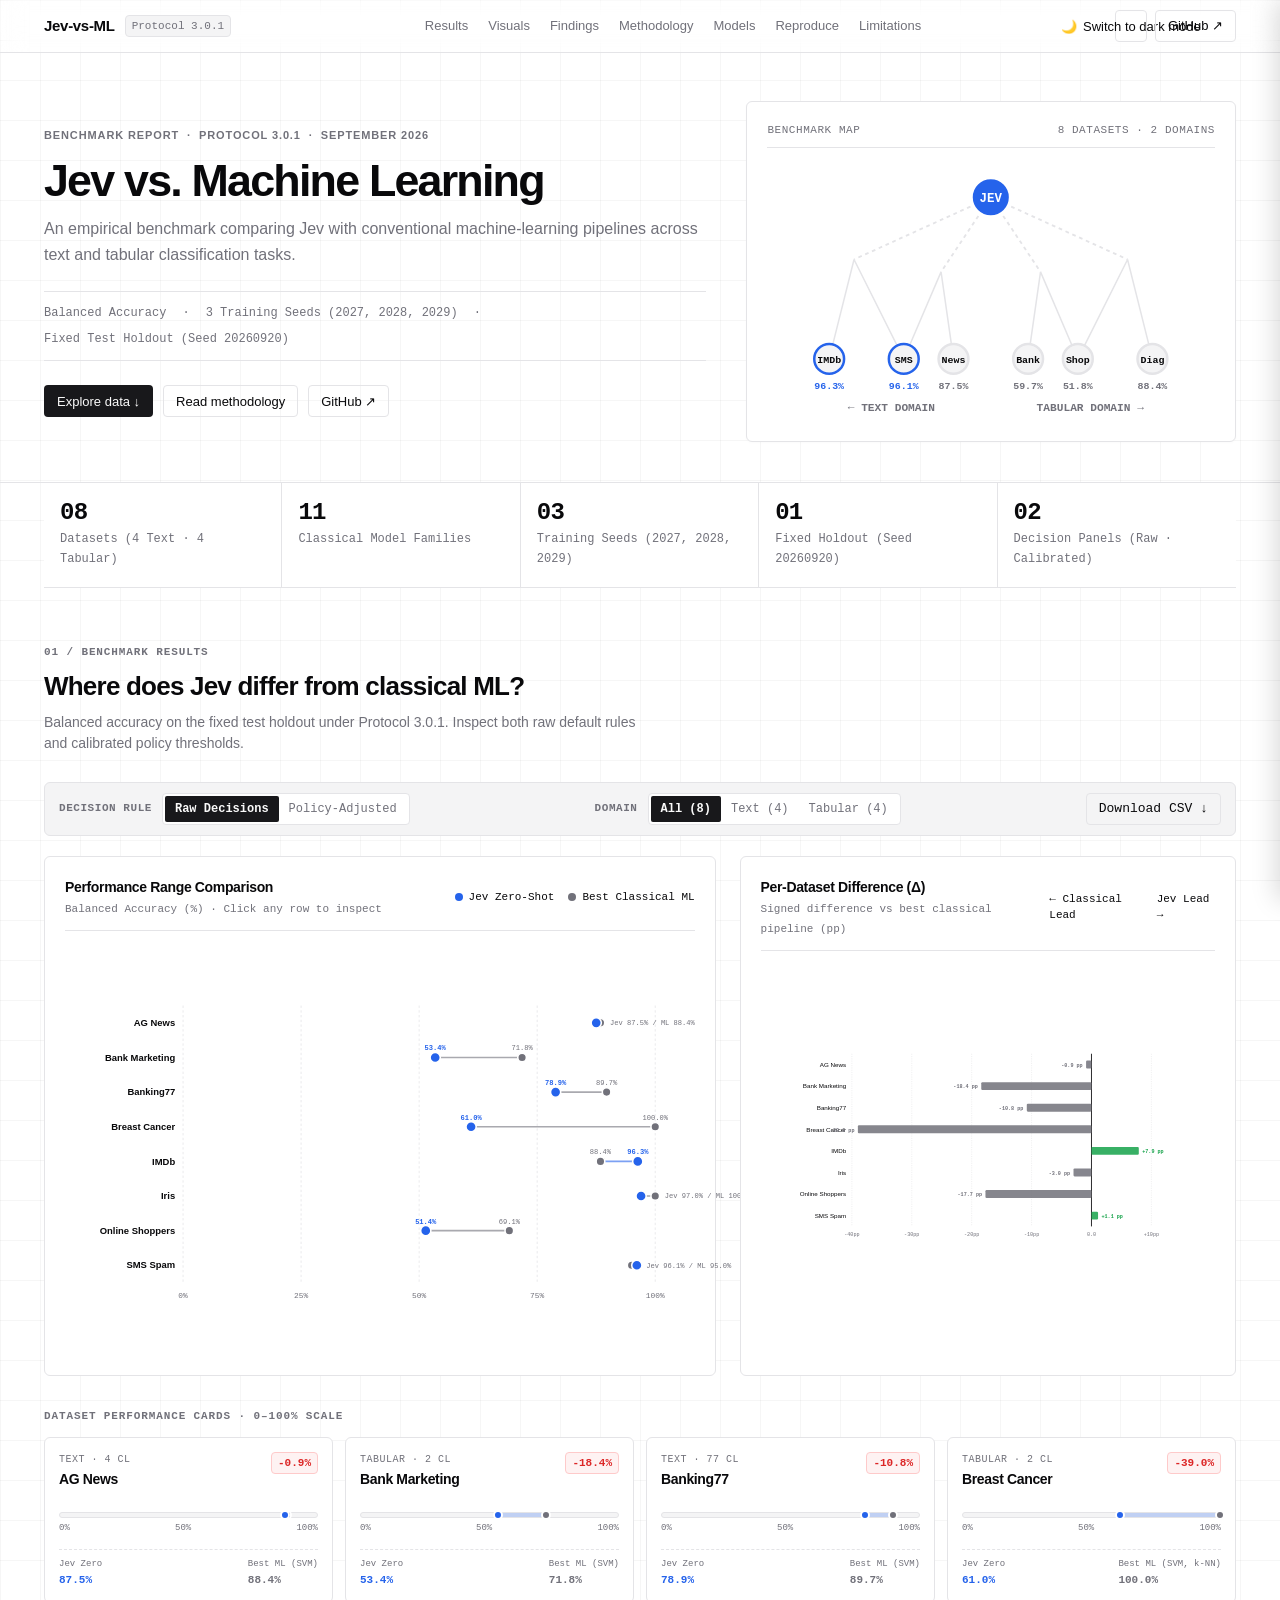
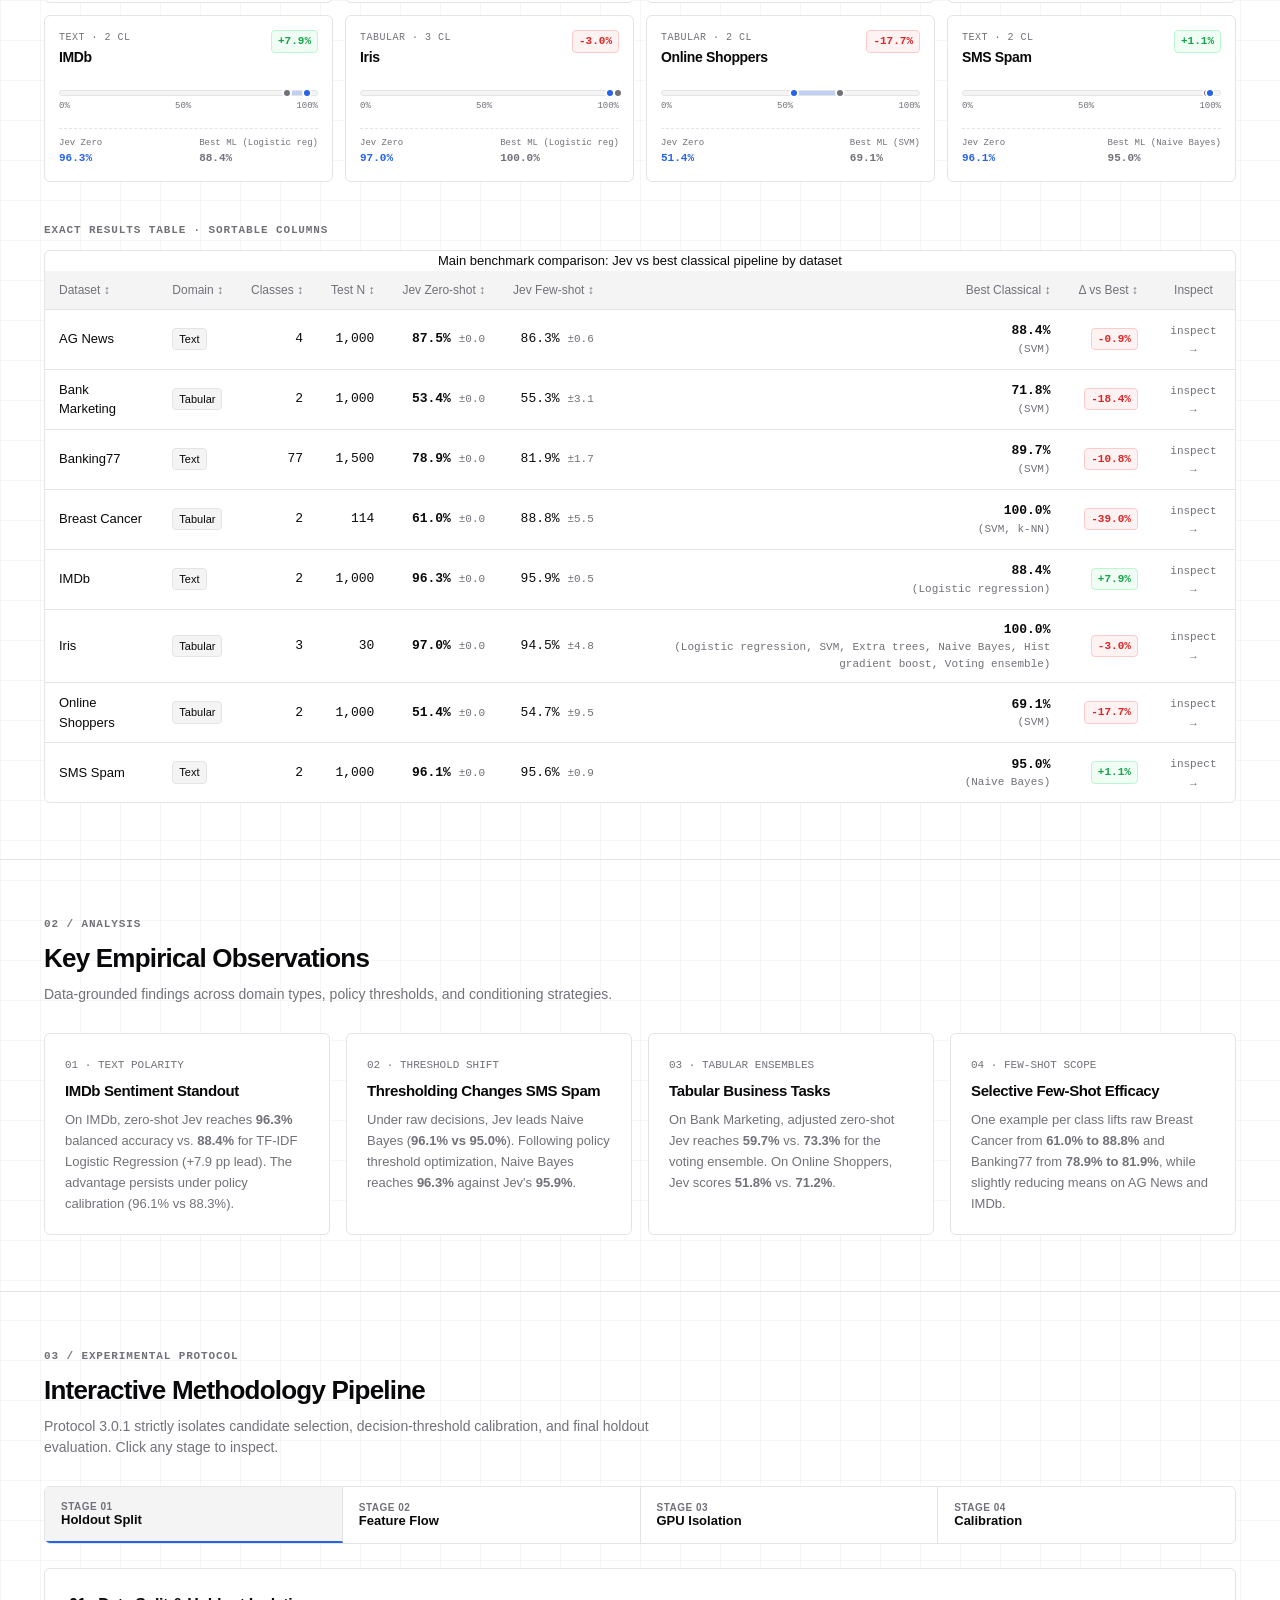
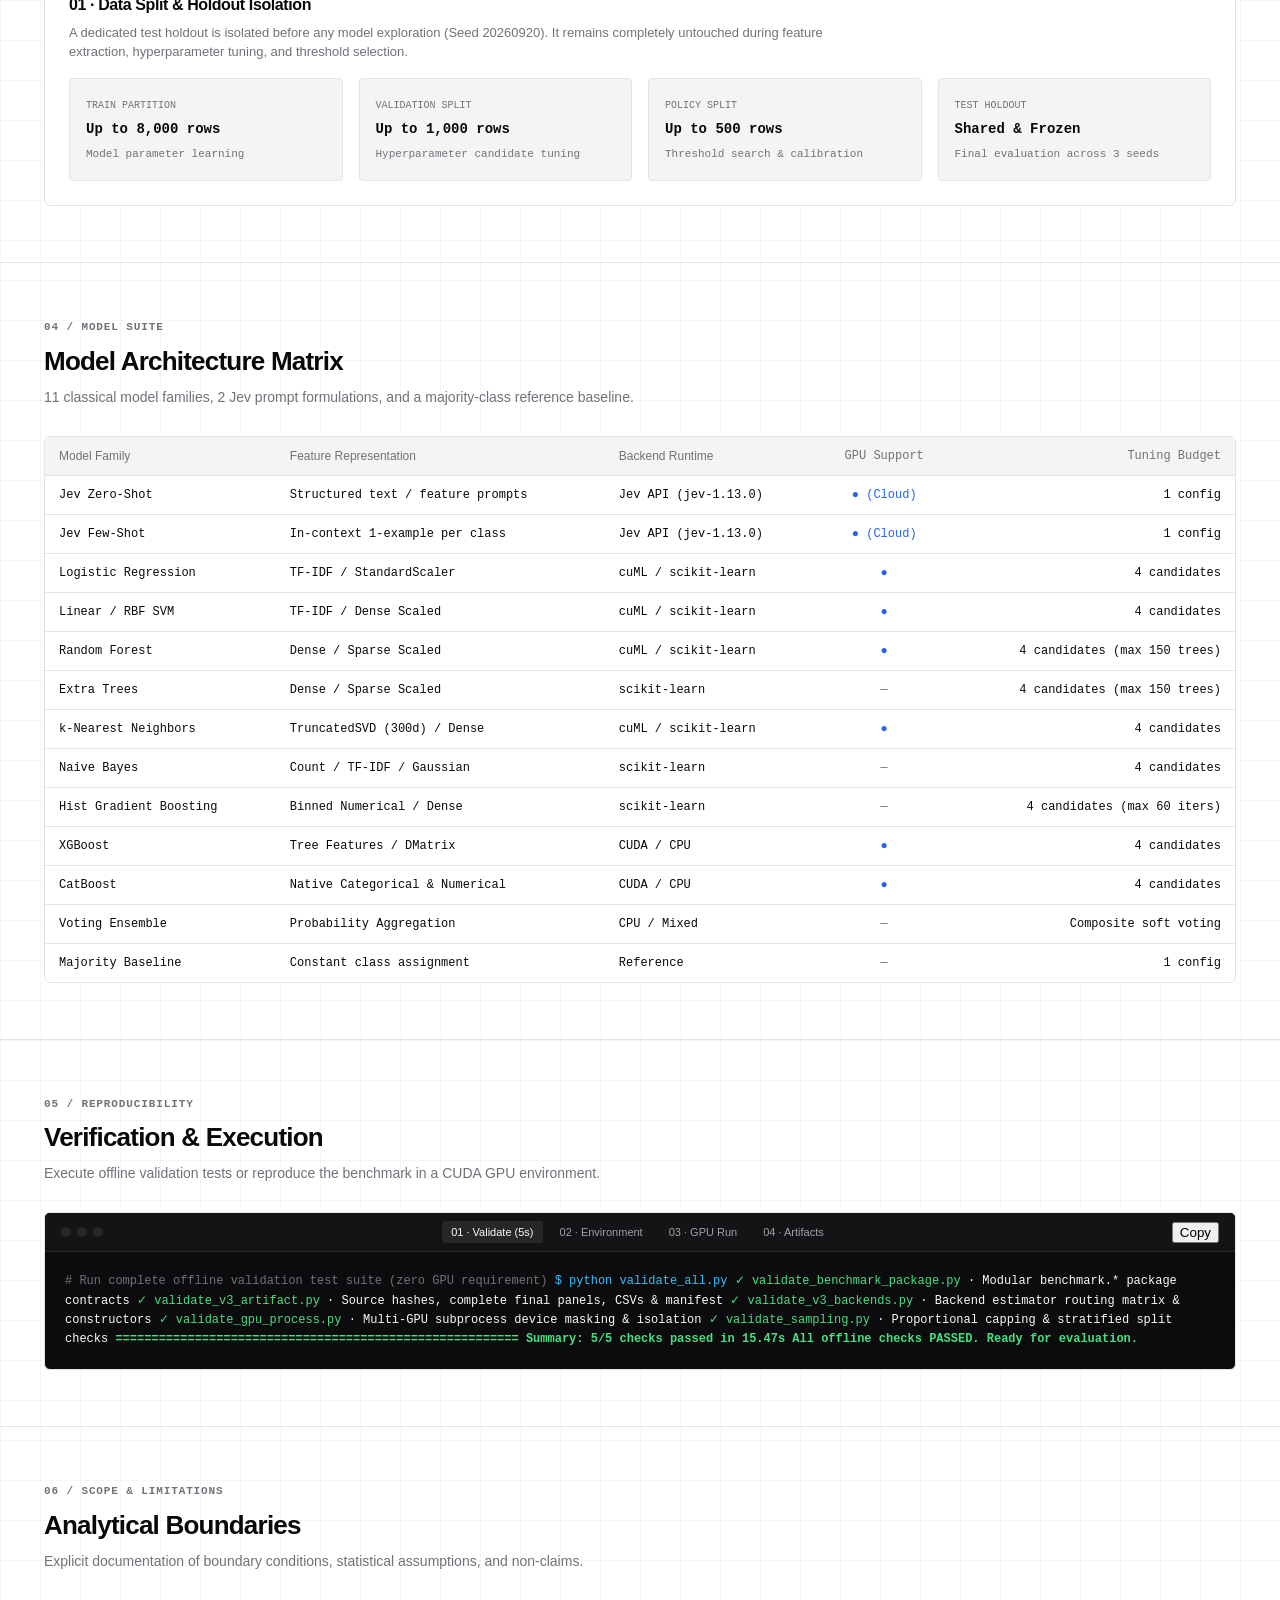
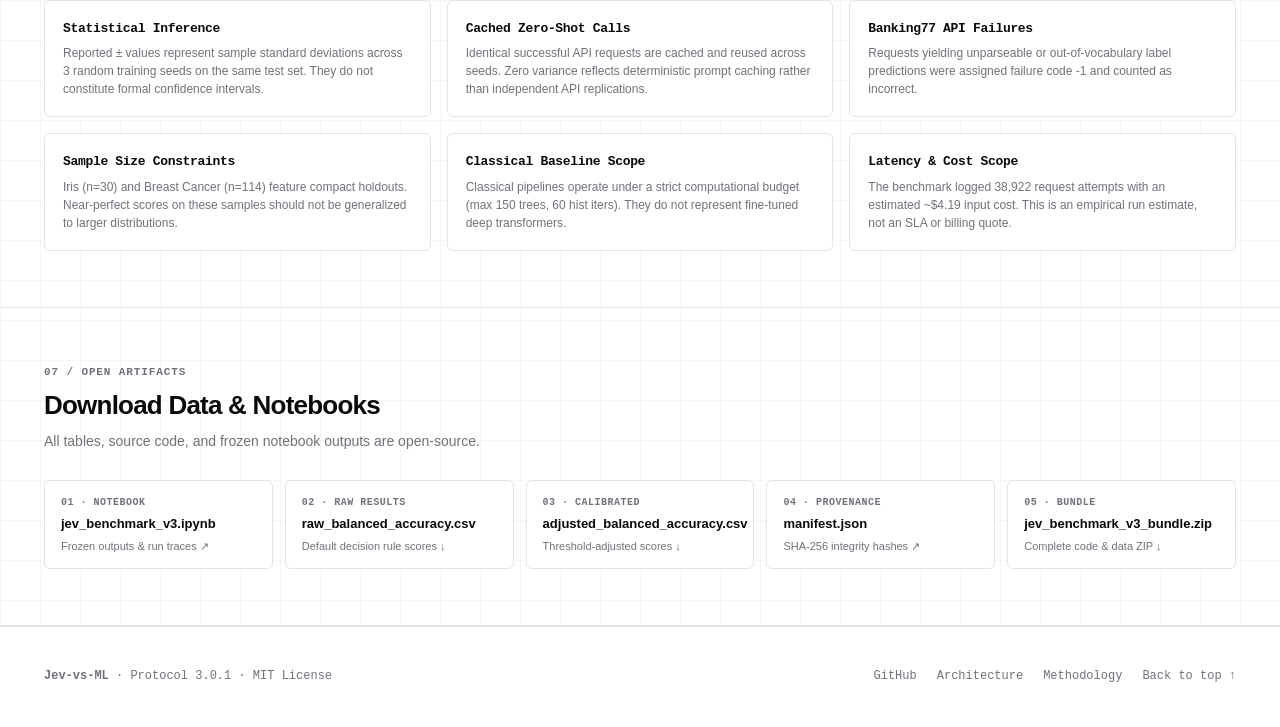
==== docs/index.html @ 06dc26b0 "feat(docs): rich visual benchmark redesign with dumbbell charts, topology map, and dataset drawer" ====
<!doctype html>
<html lang="en">
<head>
  <meta charset="utf-8">
  <meta name="viewport" content="width=device-width, initial-scale=1">
  <title>Jev vs. Machine Learning — Empirical Benchmark</title>
  <meta name="description" content="An independent empirical benchmark comparing Jev 1.13.0 with 11 classical machine-learning classification pipelines across 8 text and tabular datasets under Protocol 3.0.1.">
  <meta property="og:title" content="Jev vs. Machine Learning Benchmark">
  <meta property="og:description" content="An empirical comparison of Jev with conventional ML pipelines across text and tabular classification tasks.">
  <meta property="og:type" content="website">
  <meta property="og:url" content="https://mugenkyou.github.io/JEV-VS-ML/">
  <meta name="twitter:card" content="summary_large_image">
  <link rel="icon" href="assets/favicon.svg" type="image/svg+xml">
  <link rel="stylesheet" href="assets/report.css?v=fcd798f54d13">
  <script defer src="assets/data.js?v=7a61ceaab5ba"></script>
  <script defer src="assets/report.js?v=c562f0d58182"></script>
</head>
<body>
  <!-- Minimal Header -->
  <header class="site-header">
    <div class="container header-inner">
      <div class="brand">
        <a href="#" class="brand-title">Jev-vs-ML</a>
        <span class="brand-badge font-mono">Protocol 3.0.1</span>
      </div>
      <nav class="nav-links" aria-label="Main Navigation">
        <a href="#results">Results</a>
        <a href="#visuals">Visuals</a>
        <a href="#analysis">Findings</a>
        <a href="#methodology">Methodology</a>
        <a href="#models">Models</a>
        <a href="#reproducibility">Reproduce</a>
        <a href="#limitations">Limitations</a>
      </nav>
      <div class="nav-actions">
        <button id="theme-toggle" class="btn btn-outline btn-icon" title="Toggle color theme" aria-label="Toggle theme">
          <span aria-hidden="true">🌙</span>
        </button>
        <a href="https://github.com/mugenkyou/JEV-VS-ML" class="btn btn-outline" target="_blank" rel="noopener noreferrer">
          GitHub ↗
        </a>
      </div>
    </div>
  </header>

  <main>
    <!-- Hero Section (Editorial 2-Column + Benchmark Map) -->
    <section class="hero-section">
      <div class="container">
        <div class="hero-grid">
          <div>
            <div class="hero-eyebrow">
              <span>Benchmark Report</span>
              <span>·</span>
              <span>Protocol 3.0.1</span>
              <span>·</span>
              <span>September 2026</span>
            </div>
            <h1 class="hero-title">Jev vs. Machine Learning</h1>
            <p class="hero-lead">
              An empirical benchmark comparing Jev with conventional machine-learning pipelines across text and tabular classification tasks.
            </p>
            <div class="hero-meta-strip font-mono">
              <span>Balanced Accuracy</span>
              <span>·</span>
              <span>3 Training Seeds (2027, 2028, 2029)</span>
              <span>·</span>
              <span>Fixed Test Holdout (Seed 20260920)</span>
            </div>
            <div class="hero-actions">
              <a href="#results" class="btn btn-primary">Explore data ↓</a>
              <a href="#methodology" class="btn btn-outline">Read methodology</a>
              <a href="https://github.com/mugenkyou/JEV-VS-ML" class="btn btn-outline" target="_blank" rel="noopener noreferrer">GitHub ↗</a>
            </div>
          </div>

          <!-- Hero Benchmark Topology Map (WOW #1) -->
          <div class="hero-map-card">
            <div class="hero-map-head font-mono">
              <span>Benchmark Map</span>
              <span>8 Datasets · 2 Domains</span>
            </div>
            <div class="map-svg-wrap">
              <svg class="map-svg" viewBox="0 0 360 210" width="100%" height="210" aria-label="Benchmark Map Topology">
                <!-- Connective Links -->
                <path d="M 180 30 L 70 80 M 180 30 L 140 90 M 180 30 L 220 90 M 180 30 L 290 80" stroke="var(--border)" stroke-width="1.5" stroke-dasharray="3 3"/>
                <path d="M 70 80 L 50 160 M 70 80 L 110 160 M 140 90 L 110 160 M 140 90 L 150 160" stroke="var(--border)" stroke-width="1.2"/>
                <path d="M 220 90 L 210 160 M 220 90 L 250 160 M 290 80 L 250 160 M 290 80 L 310 160" stroke="var(--border)" stroke-width="1.2"/>
                
                <!-- Center Jev Node -->
                <circle cx="180" cy="30" r="16" fill="var(--bar-jev)" stroke="var(--card)" stroke-width="3"/>
                <text x="180" y="34" text-anchor="middle" font-size="10" font-weight="700" fill="#ffffff" font-family="ui-monospace, monospace">JEV</text>

                <!-- Domain Clusters -->
                <!-- TEXT CLUSTER -->
                <g class="map-node" onclick="window.openDrawer('IMDb')">
                  <circle cx="50" cy="160" r="12" fill="var(--secondary)" stroke="var(--bar-jev)" stroke-width="2"/>
                  <text x="50" y="163" text-anchor="middle" font-size="8" font-weight="600" fill="var(--foreground)" font-family="ui-monospace, monospace">IMDb</text>
                  <text x="50" y="184" text-anchor="middle" font-size="8" font-weight="700" fill="var(--accent)" font-family="ui-monospace, monospace">96.3%</text>
                </g>

                <g class="map-node" onclick="window.openDrawer('SMS Spam')">
                  <circle cx="110" cy="160" r="12" fill="var(--secondary)" stroke="var(--bar-jev)" stroke-width="2"/>
                  <text x="110" y="163" text-anchor="middle" font-size="8" font-weight="600" fill="var(--foreground)" font-family="ui-monospace, monospace">SMS</text>
                  <text x="110" y="184" text-anchor="middle" font-size="8" font-weight="700" fill="var(--accent)" font-family="ui-monospace, monospace">96.1%</text>
                </g>

                <g class="map-node" onclick="window.openDrawer('AG News')">
                  <circle cx="150" cy="160" r="12" fill="var(--secondary)" stroke="var(--border)" stroke-width="2"/>
                  <text x="150" y="163" text-anchor="middle" font-size="8" font-weight="600" fill="var(--foreground)" font-family="ui-monospace, monospace">News</text>
                  <text x="150" y="184" text-anchor="middle" font-size="8" font-weight="600" fill="var(--muted-foreground)" font-family="ui-monospace, monospace">87.5%</text>
                </g>

                <!-- TABULAR CLUSTER -->
                <g class="map-node" onclick="window.openDrawer('Bank Marketing')">
                  <circle cx="210" cy="160" r="12" fill="var(--secondary)" stroke="var(--border)" stroke-width="2"/>
                  <text x="210" y="163" text-anchor="middle" font-size="8" font-weight="600" fill="var(--foreground)" font-family="ui-monospace, monospace">Bank</text>
                  <text x="210" y="184" text-anchor="middle" font-size="8" font-weight="600" fill="var(--muted-foreground)" font-family="ui-monospace, monospace">59.7%</text>
                </g>

                <g class="map-node" onclick="window.openDrawer('Online Shoppers')">
                  <circle cx="250" cy="160" r="12" fill="var(--secondary)" stroke="var(--border)" stroke-width="2"/>
                  <text x="250" y="163" text-anchor="middle" font-size="8" font-weight="600" fill="var(--foreground)" font-family="ui-monospace, monospace">Shop</text>
                  <text x="250" y="184" text-anchor="middle" font-size="8" font-weight="600" fill="var(--muted-foreground)" font-family="ui-monospace, monospace">51.8%</text>
                </g>

                <g class="map-node" onclick="window.openDrawer('Breast Cancer')">
                  <circle cx="310" cy="160" r="12" fill="var(--secondary)" stroke="var(--border)" stroke-width="2"/>
                  <text x="310" y="163" text-anchor="middle" font-size="8" font-weight="600" fill="var(--foreground)" font-family="ui-monospace, monospace">Diag</text>
                  <text x="310" y="184" text-anchor="middle" font-size="8" font-weight="600" fill="var(--muted-foreground)" font-family="ui-monospace, monospace">88.4%</text>
                </g>

                <!-- Domain Labels -->
                <text x="100" y="202" text-anchor="middle" font-size="9" font-weight="600" fill="var(--muted-foreground)" font-family="ui-monospace, monospace">← TEXT DOMAIN</text>
                <text x="260" y="202" text-anchor="middle" font-size="9" font-weight="600" fill="var(--muted-foreground)" font-family="ui-monospace, monospace">TABULAR DOMAIN →</text>
              </svg>
            </div>
          </div>
        </div>
      </div>
    </section>

    <!-- Compact Snapshot Bar -->
    <div class="container">
      <div class="snapshot-bar font-mono">
        <div class="snapshot-item">
          <span class="snapshot-num">08</span>
          <span class="snapshot-label">Datasets (4 Text · 4 Tabular)</span>
        </div>
        <div class="snapshot-item">
          <span class="snapshot-num">11</span>
          <span class="snapshot-label">Classical Model Families</span>
        </div>
        <div class="snapshot-item">
          <span class="snapshot-num">03</span>
          <span class="snapshot-label">Training Seeds (2027, 2028, 2029)</span>
        </div>
        <div class="snapshot-item">
          <span class="snapshot-num">01</span>
          <span class="snapshot-label">Fixed Holdout (Seed 20260920)</span>
        </div>
        <div class="snapshot-item">
          <span class="snapshot-num">02</span>
          <span class="snapshot-label">Decision Panels (Raw · Calibrated)</span>
        </div>
      </div>
    </div>

    <!-- Results Section (The Main Event) -->
    <section id="results" class="section">
      <div class="container">
        <div class="section-header">
          <div>
            <div class="section-tag font-mono">01 / Benchmark Results</div>
            <h2 class="section-title">Where does Jev differ from classical ML?</h2>
            <p class="section-desc">
              Balanced accuracy on the fixed test holdout under Protocol 3.0.1. Inspect both raw default rules and calibrated policy thresholds.
            </p>
          </div>
        </div>

        <!-- Sticky Controls Toolbar -->
        <div class="toolbar">
          <div class="toolbar-group">
            <span class="control-label font-mono">Decision Rule</span>
            <div class="segmented-control font-mono">
              <label>
                <input type="radio" name="panel" value="raw" checked>
                <span>Raw Decisions</span>
              </label>
              <label>
                <input type="radio" name="panel" value="adjusted">
                <span>Policy-Adjusted</span>
              </label>
            </div>
          </div>

          <div class="toolbar-group">
            <span class="control-label font-mono">Domain</span>
            <div class="segmented-control font-mono">
              <label>
                <input type="radio" name="domain-filter" value="all" checked>
                <span>All (8)</span>
              </label>
              <label>
                <input type="radio" name="domain-filter" value="text">
                <span>Text (4)</span>
              </label>
              <label>
                <input type="radio" name="domain-filter" value="tabular">
                <span>Tabular (4)</span>
              </label>
            </div>
          </div>

          <div class="toolbar-group">
            <a id="csv-download" href="data/raw_balanced_accuracy.csv" class="btn btn-outline font-mono" download>
              Download CSV ↓
            </a>
          </div>
        </div>

        <!-- Interactive Visuals Grid (Dumbbell + Diverging Difference) (WOW #2) -->
        <div id="visuals" class="visuals-grid">
          <!-- Dumbbell Comparison Chart -->
          <div class="vis-card">
            <div class="vis-head">
              <div>
                <h3 class="vis-title">Performance Range Comparison</h3>
                <span class="font-mono text-muted" style="font-size: 0.6875rem;">Balanced Accuracy (%) · Click any row to inspect</span>
              </div>
              <div class="vis-legend font-mono">
                <span class="vis-legend-item"><span class="vis-swatch jev"></span> Jev Zero-Shot</span>
                <span class="vis-legend-item"><span class="vis-swatch classic"></span> Best Classical ML</span>
              </div>
            </div>
            <div id="dumbbell-chart-wrap">
              <svg class="dumbbell-svg" viewBox="0 0 800 402" width="100%" height="402" aria-label="Jev vs Classical Balanced Accuracy Dumbbell Plot"><line x1="150.0" y1="20" x2="150.0" y2="372" stroke="var(--border)" stroke-width="1" stroke-dasharray="3 3"/><text x="150.0" y="392" text-anchor="middle" font-size="10" font-family="ui-monospace, monospace" fill="var(--muted-foreground)">0%</text><line x1="300.0" y1="20" x2="300.0" y2="372" stroke="var(--border)" stroke-width="1" stroke-dasharray="3 3"/><text x="300.0" y="392" text-anchor="middle" font-size="10" font-family="ui-monospace, monospace" fill="var(--muted-foreground)">25%</text><line x1="450.0" y1="20" x2="450.0" y2="372" stroke="var(--border)" stroke-width="1" stroke-dasharray="3 3"/><text x="450.0" y="392" text-anchor="middle" font-size="10" font-family="ui-monospace, monospace" fill="var(--muted-foreground)">50%</text><line x1="600.0" y1="20" x2="600.0" y2="372" stroke="var(--border)" stroke-width="1" stroke-dasharray="3 3"/><text x="600.0" y="392" text-anchor="middle" font-size="10" font-family="ui-monospace, monospace" fill="var(--muted-foreground)">75%</text><line x1="750.0" y1="20" x2="750.0" y2="372" stroke="var(--border)" stroke-width="1" stroke-dasharray="3 3"/><text x="750.0" y="392" text-anchor="middle" font-size="10" font-family="ui-monospace, monospace" fill="var(--muted-foreground)">100%</text><g class="dumbbell-row" data-dataset="AG News" tabindex="0" role="button"><text x="140" y="46" text-anchor="end" font-size="12" font-weight="600" fill="var(--foreground)">AG News</text><line x1="675.0" y1="42" x2="680.4" y2="42" stroke="var(--muted-foreground)" stroke-width="2" stroke-opacity="0.6"/><circle cx="680.4" cy="42" r="5.5" fill="var(--bar-classic)" stroke="var(--card)" stroke-width="2"/><circle cx="675.0" cy="42" r="6.5" fill="var(--bar-jev)" stroke="var(--card)" stroke-width="2"/><text x="692.4" y="45" text-anchor="start" font-size="9" font-family="ui-monospace, monospace" fill="var(--muted-foreground)">Jev 87.5% / ML 88.4%</text></g><g class="dumbbell-row" data-dataset="Banking77" tabindex="0" role="button"><text x="140" y="90" text-anchor="end" font-size="12" font-weight="600" fill="var(--foreground)">Banking77</text><line x1="623.4000000000001" y1="86" x2="688.2" y2="86" stroke="var(--muted-foreground)" stroke-width="2" stroke-opacity="0.6"/><circle cx="688.2" cy="86" r="5.5" fill="var(--bar-classic)" stroke="var(--card)" stroke-width="2"/><circle cx="623.4000000000001" cy="86" r="6.5" fill="var(--bar-jev)" stroke="var(--card)" stroke-width="2"/><text x="688.2" y="77" text-anchor="middle" font-size="9" font-family="ui-monospace, monospace" fill="var(--muted-foreground)">89.7%</text><text x="623.4000000000001" y="77" text-anchor="middle" font-size="9" font-family="ui-monospace, monospace" font-weight="700" fill="var(--bar-jev)">78.9%</text></g><g class="dumbbell-row" data-dataset="SMS Spam" tabindex="0" role="button"><text x="140" y="134" text-anchor="end" font-size="12" font-weight="600" fill="var(--foreground)">SMS Spam</text><line x1="720.0" y1="130" x2="726.6" y2="130" stroke="var(--accent)" stroke-width="2" stroke-opacity="0.6"/><circle cx="720.0" cy="130" r="5.5" fill="var(--bar-classic)" stroke="var(--card)" stroke-width="2"/><circle cx="726.6" cy="130" r="6.5" fill="var(--bar-jev)" stroke="var(--card)" stroke-width="2"/><text x="738.6" y="133" text-anchor="start" font-size="9" font-family="ui-monospace, monospace" fill="var(--muted-foreground)">Jev 96.1% / ML 95.0%</text></g><g class="dumbbell-row" data-dataset="IMDb" tabindex="0" role="button"><text x="140" y="178" text-anchor="end" font-size="12" font-weight="600" fill="var(--foreground)">IMDb</text><line x1="680.4" y1="174" x2="727.8" y2="174" stroke="var(--accent)" stroke-width="2" stroke-opacity="0.6"/><circle cx="680.4" cy="174" r="5.5" fill="var(--bar-classic)" stroke="var(--card)" stroke-width="2"/><circle cx="727.8" cy="174" r="6.5" fill="var(--bar-jev)" stroke="var(--card)" stroke-width="2"/><text x="680.4" y="165" text-anchor="middle" font-size="9" font-family="ui-monospace, monospace" fill="var(--muted-foreground)">88.4%</text><text x="727.8" y="165" text-anchor="middle" font-size="9" font-family="ui-monospace, monospace" font-weight="700" fill="var(--bar-jev)">96.3%</text></g><g class="dumbbell-row" data-dataset="Bank Marketing" tabindex="0" role="button"><text x="140" y="222" text-anchor="end" font-size="12" font-weight="600" fill="var(--foreground)">Bank Marketing</text><line x1="470.40000000000003" y1="218" x2="580.8" y2="218" stroke="var(--muted-foreground)" stroke-width="2" stroke-opacity="0.6"/><circle cx="580.8" cy="218" r="5.5" fill="var(--bar-classic)" stroke="var(--card)" stroke-width="2"/><circle cx="470.40000000000003" cy="218" r="6.5" fill="var(--bar-jev)" stroke="var(--card)" stroke-width="2"/><text x="580.8" y="209" text-anchor="middle" font-size="9" font-family="ui-monospace, monospace" fill="var(--muted-foreground)">71.8%</text><text x="470.40000000000003" y="209" text-anchor="middle" font-size="9" font-family="ui-monospace, monospace" font-weight="700" fill="var(--bar-jev)">53.4%</text></g><g class="dumbbell-row" data-dataset="Online Shoppers" tabindex="0" role="button"><text x="140" y="266" text-anchor="end" font-size="12" font-weight="600" fill="var(--foreground)">Online Shoppers</text><line x1="458.40000000000003" y1="262" x2="564.5999999999999" y2="262" stroke="var(--muted-foreground)" stroke-width="2" stroke-opacity="0.6"/><circle cx="564.5999999999999" cy="262" r="5.5" fill="var(--bar-classic)" stroke="var(--card)" stroke-width="2"/><circle cx="458.40000000000003" cy="262" r="6.5" fill="var(--bar-jev)" stroke="var(--card)" stroke-width="2"/><text x="564.5999999999999" y="253" text-anchor="middle" font-size="9" font-family="ui-monospace, monospace" fill="var(--muted-foreground)">69.1%</text><text x="458.40000000000003" y="253" text-anchor="middle" font-size="9" font-family="ui-monospace, monospace" font-weight="700" fill="var(--bar-jev)">51.4%</text></g><g class="dumbbell-row" data-dataset="Breast Cancer" tabindex="0" role="button"><text x="140" y="310" text-anchor="end" font-size="12" font-weight="600" fill="var(--foreground)">Breast Cancer</text><line x1="516.0" y1="306" x2="750.0" y2="306" stroke="var(--muted-foreground)" stroke-width="2" stroke-opacity="0.6"/><circle cx="750.0" cy="306" r="5.5" fill="var(--bar-classic)" stroke="var(--card)" stroke-width="2"/><circle cx="516.0" cy="306" r="6.5" fill="var(--bar-jev)" stroke="var(--card)" stroke-width="2"/><text x="750.0" y="297" text-anchor="middle" font-size="9" font-family="ui-monospace, monospace" fill="var(--muted-foreground)">100.0%</text><text x="516.0" y="297" text-anchor="middle" font-size="9" font-family="ui-monospace, monospace" font-weight="700" fill="var(--bar-jev)">61.0%</text></g><g class="dumbbell-row" data-dataset="Iris" tabindex="0" role="button"><text x="140" y="354" text-anchor="end" font-size="12" font-weight="600" fill="var(--foreground)">Iris</text><line x1="732.0" y1="350" x2="750.0" y2="350" stroke="var(--muted-foreground)" stroke-width="2" stroke-opacity="0.6"/><circle cx="750.0" cy="350" r="5.5" fill="var(--bar-classic)" stroke="var(--card)" stroke-width="2"/><circle cx="732.0" cy="350" r="6.5" fill="var(--bar-jev)" stroke="var(--card)" stroke-width="2"/><text x="762.0" y="353" text-anchor="start" font-size="9" font-family="ui-monospace, monospace" fill="var(--muted-foreground)">Jev 97.0% / ML 100.0%</text></g></svg>
            </div>
          </div>

          <!-- Diverging Difference Chart -->
          <div class="vis-card">
            <div class="vis-head">
              <div>
                <h3 class="vis-title">Per-Dataset Difference (Δ)</h3>
                <span class="font-mono text-muted" style="font-size: 0.6875rem;">Signed difference vs best classical pipeline (pp)</span>
              </div>
              <div class="vis-legend font-mono">
                <span class="vis-legend-item">← Classical Lead</span>
                <span class="vis-legend-item">Jev Lead →</span>
              </div>
            </div>
            <div id="diverging-chart-wrap">
              <svg class="diverging-svg" viewBox="0 0 800 349" width="100%" height="349" aria-label="Diverging Delta Chart"><line x1="160.0" y1="20" x2="160.0" y2="324" stroke="var(--border)" stroke-width="1" stroke-dasharray="2 2"/><text x="160.0" y="341" text-anchor="middle" font-size="9" font-family="ui-monospace, monospace" fill="var(--muted-foreground)">-40pp</text><line x1="265.45454545454544" y1="20" x2="265.45454545454544" y2="324" stroke="var(--border)" stroke-width="1" stroke-dasharray="2 2"/><text x="265.45454545454544" y="341" text-anchor="middle" font-size="9" font-family="ui-monospace, monospace" fill="var(--muted-foreground)">-30pp</text><line x1="370.9090909090909" y1="20" x2="370.9090909090909" y2="324" stroke="var(--border)" stroke-width="1" stroke-dasharray="2 2"/><text x="370.9090909090909" y="341" text-anchor="middle" font-size="9" font-family="ui-monospace, monospace" fill="var(--muted-foreground)">-20pp</text><line x1="476.3636363636363" y1="20" x2="476.3636363636363" y2="324" stroke="var(--border)" stroke-width="1" stroke-dasharray="2 2"/><text x="476.3636363636363" y="341" text-anchor="middle" font-size="9" font-family="ui-monospace, monospace" fill="var(--muted-foreground)">-10pp</text><line x1="581.8181818181818" y1="20" x2="581.8181818181818" y2="324" stroke="var(--foreground)" stroke-width="1.5" /><text x="581.8181818181818" y="341" text-anchor="middle" font-size="9" font-family="ui-monospace, monospace" fill="var(--muted-foreground)">0.0</text><line x1="687.2727272727273" y1="20" x2="687.2727272727273" y2="324" stroke="var(--border)" stroke-width="1" stroke-dasharray="2 2"/><text x="687.2727272727273" y="341" text-anchor="middle" font-size="9" font-family="ui-monospace, monospace" fill="var(--muted-foreground)">+10pp</text><g class="diverging-row" data-dataset="AG News"><text x="150" y="43" text-anchor="end" font-size="11" font-weight="500" fill="var(--foreground)">AG News</text><rect x="572.3272727272727" y="32" width="9.49090909090915" height="14" fill="var(--bar-classic)" rx="2" opacity="0.85"/><text x="566.3272727272727" y="43" text-anchor="end" font-size="9" font-family="ui-monospace, monospace" font-weight="600" fill="var(--bar-classic)">-0.9 pp</text></g><g class="diverging-row" data-dataset="Banking77"><text x="150" y="81" text-anchor="end" font-size="11" font-weight="500" fill="var(--foreground)">Banking77</text><rect x="467.9272727272728" y="70" width="113.89090909090906" height="14" fill="var(--bar-classic)" rx="2" opacity="0.85"/><text x="461.9272727272727" y="81" text-anchor="end" font-size="9" font-family="ui-monospace, monospace" font-weight="600" fill="var(--bar-classic)">-10.8 pp</text></g><g class="diverging-row" data-dataset="SMS Spam"><text x="150" y="119" text-anchor="end" font-size="11" font-weight="500" fill="var(--foreground)">SMS Spam</text><rect x="581.8181818181818" y="108" width="11.59999999999994" height="14" fill="var(--delta-pos-fg)" rx="2" opacity="0.85"/><text x="599.4181818181817" y="119" text-anchor="start" font-size="9" font-family="ui-monospace, monospace" font-weight="600" fill="var(--delta-pos-fg)">+1.1 pp</text></g><g class="diverging-row" data-dataset="IMDb"><text x="150" y="157" text-anchor="end" font-size="11" font-weight="500" fill="var(--foreground)">IMDb</text><rect x="581.8181818181818" y="146" width="83.30909090909081" height="14" fill="var(--delta-pos-fg)" rx="2" opacity="0.85"/><text x="671.1272727272726" y="157" text-anchor="start" font-size="9" font-family="ui-monospace, monospace" font-weight="600" fill="var(--delta-pos-fg)">+7.9 pp</text></g><g class="diverging-row" data-dataset="Bank Marketing"><text x="150" y="195" text-anchor="end" font-size="11" font-weight="500" fill="var(--foreground)">Bank Marketing</text><rect x="387.7818181818182" y="184" width="194.03636363636363" height="14" fill="var(--bar-classic)" rx="2" opacity="0.85"/><text x="381.78181818181815" y="195" text-anchor="end" font-size="9" font-family="ui-monospace, monospace" font-weight="600" fill="var(--bar-classic)">-18.4 pp</text></g><g class="diverging-row" data-dataset="Online Shoppers"><text x="150" y="233" text-anchor="end" font-size="11" font-weight="500" fill="var(--foreground)">Online Shoppers</text><rect x="395.1636363636364" y="222" width="186.6545454545454" height="14" fill="var(--bar-classic)" rx="2" opacity="0.85"/><text x="389.16363636363633" y="233" text-anchor="end" font-size="9" font-family="ui-monospace, monospace" font-weight="600" fill="var(--bar-classic)">-17.7 pp</text></g><g class="diverging-row" data-dataset="Breast Cancer"><text x="150" y="271" text-anchor="end" font-size="11" font-weight="500" fill="var(--foreground)">Breast Cancer</text><rect x="170.54545454545453" y="260" width="411.2727272727273" height="14" fill="var(--bar-classic)" rx="2" opacity="0.85"/><text x="164.54545454545445" y="271" text-anchor="end" font-size="9" font-family="ui-monospace, monospace" font-weight="600" fill="var(--bar-classic)">-39.0 pp</text></g><g class="diverging-row" data-dataset="Iris"><text x="150" y="309" text-anchor="end" font-size="11" font-weight="500" fill="var(--foreground)">Iris</text><rect x="550.1818181818182" y="298" width="31.636363636363633" height="14" fill="var(--bar-classic)" rx="2" opacity="0.85"/><text x="544.1818181818181" y="309" text-anchor="end" font-size="9" font-family="ui-monospace, monospace" font-weight="600" fill="var(--bar-classic)">-3.0 pp</text></g></svg>
            </div>
          </div>
        </div>

        <!-- Swiss Editorial Small-Multiples Grid -->
        <div class="section-tag font-mono" style="margin-bottom: 0.75rem;">Dataset Performance Cards · 0–100% Scale</div>
        <div id="swiss-dataset-grid" class="swiss-grid">
          <div class="sm-card" data-dataset="AG News" tabindex="0" role="button">
  <div class="sm-card-head">
    <div>
      <span class="sm-card-domain font-mono">Text · 4 cl</span>
      <h4 class="sm-card-title">AG News</h4>
    </div>
    <span class="delta-chip delta-neg font-mono">-0.9%</span>
  </div>
  
  <div class="sm-spark">
    <div class="sm-spark-track">
      <div class="sm-spark-bar" style="left: 87.5%; width: 0.9%;"></div>
      <div class="sm-spark-dot dot-classic" style="left: 88.4%;" title="Best Classical: 88.4%"></div>
      <div class="sm-spark-dot dot-jev" style="left: 87.5%;" title="Jev Zero-Shot: 87.5%"></div>
    </div>
    <div class="sm-spark-axis font-mono">
      <span>0%</span>
      <span>50%</span>
      <span>100%</span>
    </div>
  </div>

  <div class="sm-card-stats font-mono">
    <div class="sm-stat">
      <span class="sm-stat-label">Jev Zero</span>
      <span class="sm-stat-val text-accent">87.5%</span>
    </div>
    <div class="sm-stat">
      <span class="sm-stat-label">Best ML (SVM)</span>
      <span class="sm-stat-val text-muted">88.4%</span>
    </div>
  </div>
</div><div class="sm-card" data-dataset="Banking77" tabindex="0" role="button">
  <div class="sm-card-head">
    <div>
      <span class="sm-card-domain font-mono">Text · 77 cl</span>
      <h4 class="sm-card-title">Banking77</h4>
    </div>
    <span class="delta-chip delta-neg font-mono">-10.8%</span>
  </div>
  
  <div class="sm-spark">
    <div class="sm-spark-track">
      <div class="sm-spark-bar" style="left: 78.9%; width: 10.8%;"></div>
      <div class="sm-spark-dot dot-classic" style="left: 89.7%;" title="Best Classical: 89.7%"></div>
      <div class="sm-spark-dot dot-jev" style="left: 78.9%;" title="Jev Zero-Shot: 78.9%"></div>
    </div>
    <div class="sm-spark-axis font-mono">
      <span>0%</span>
      <span>50%</span>
      <span>100%</span>
    </div>
  </div>

  <div class="sm-card-stats font-mono">
    <div class="sm-stat">
      <span class="sm-stat-label">Jev Zero</span>
      <span class="sm-stat-val text-accent">78.9%</span>
    </div>
    <div class="sm-stat">
      <span class="sm-stat-label">Best ML (SVM)</span>
      <span class="sm-stat-val text-muted">89.7%</span>
    </div>
  </div>
</div><div class="sm-card" data-dataset="SMS Spam" tabindex="0" role="button">
  <div class="sm-card-head">
    <div>
      <span class="sm-card-domain font-mono">Text · 2 cl</span>
      <h4 class="sm-card-title">SMS Spam</h4>
    </div>
    <span class="delta-chip delta-pos font-mono">+1.1%</span>
  </div>
  
  <div class="sm-spark">
    <div class="sm-spark-track">
      <div class="sm-spark-bar" style="left: 95.0%; width: 1.1%;"></div>
      <div class="sm-spark-dot dot-classic" style="left: 95.0%;" title="Best Classical: 95.0%"></div>
      <div class="sm-spark-dot dot-jev" style="left: 96.1%;" title="Jev Zero-Shot: 96.1%"></div>
    </div>
    <div class="sm-spark-axis font-mono">
      <span>0%</span>
      <span>50%</span>
      <span>100%</span>
    </div>
  </div>

  <div class="sm-card-stats font-mono">
    <div class="sm-stat">
      <span class="sm-stat-label">Jev Zero</span>
      <span class="sm-stat-val text-accent">96.1%</span>
    </div>
    <div class="sm-stat">
      <span class="sm-stat-label">Best ML (Naive Bayes)</span>
      <span class="sm-stat-val text-muted">95.0%</span>
    </div>
  </div>
</div><div class="sm-card" data-dataset="IMDb" tabindex="0" role="button">
  <div class="sm-card-head">
    <div>
      <span class="sm-card-domain font-mono">Text · 2 cl</span>
      <h4 class="sm-card-title">IMDb</h4>
    </div>
    <span class="delta-chip delta-pos font-mono">+7.9%</span>
  </div>
  
  <div class="sm-spark">
    <div class="sm-spark-track">
      <div class="sm-spark-bar" style="left: 88.4%; width: 7.9%;"></div>
      <div class="sm-spark-dot dot-classic" style="left: 88.4%;" title="Best Classical: 88.4%"></div>
      <div class="sm-spark-dot dot-jev" style="left: 96.3%;" title="Jev Zero-Shot: 96.3%"></div>
    </div>
    <div class="sm-spark-axis font-mono">
      <span>0%</span>
      <span>50%</span>
      <span>100%</span>
    </div>
  </div>

  <div class="sm-card-stats font-mono">
    <div class="sm-stat">
      <span class="sm-stat-label">Jev Zero</span>
      <span class="sm-stat-val text-accent">96.3%</span>
    </div>
    <div class="sm-stat">
      <span class="sm-stat-label">Best ML (Logistic reg)</span>
      <span class="sm-stat-val text-muted">88.4%</span>
    </div>
  </div>
</div><div class="sm-card" data-dataset="Bank Marketing" tabindex="0" role="button">
  <div class="sm-card-head">
    <div>
      <span class="sm-card-domain font-mono">Tabular · 2 cl</span>
      <h4 class="sm-card-title">Bank Marketing</h4>
    </div>
    <span class="delta-chip delta-neg font-mono">-18.4%</span>
  </div>
  
  <div class="sm-spark">
    <div class="sm-spark-track">
      <div class="sm-spark-bar" style="left: 53.4%; width: 18.4%;"></div>
      <div class="sm-spark-dot dot-classic" style="left: 71.8%;" title="Best Classical: 71.8%"></div>
      <div class="sm-spark-dot dot-jev" style="left: 53.4%;" title="Jev Zero-Shot: 53.4%"></div>
    </div>
    <div class="sm-spark-axis font-mono">
      <span>0%</span>
      <span>50%</span>
      <span>100%</span>
    </div>
  </div>

  <div class="sm-card-stats font-mono">
    <div class="sm-stat">
      <span class="sm-stat-label">Jev Zero</span>
      <span class="sm-stat-val text-accent">53.4%</span>
    </div>
    <div class="sm-stat">
      <span class="sm-stat-label">Best ML (SVM)</span>
      <span class="sm-stat-val text-muted">71.8%</span>
    </div>
  </div>
</div><div class="sm-card" data-dataset="Online Shoppers" tabindex="0" role="button">
  <div class="sm-card-head">
    <div>
      <span class="sm-card-domain font-mono">Tabular · 2 cl</span>
      <h4 class="sm-card-title">Online Shoppers</h4>
    </div>
    <span class="delta-chip delta-neg font-mono">-17.7%</span>
  </div>
  
  <div class="sm-spark">
    <div class="sm-spark-track">
      <div class="sm-spark-bar" style="left: 51.4%; width: 17.7%;"></div>
      <div class="sm-spark-dot dot-classic" style="left: 69.1%;" title="Best Classical: 69.1%"></div>
      <div class="sm-spark-dot dot-jev" style="left: 51.4%;" title="Jev Zero-Shot: 51.4%"></div>
    </div>
    <div class="sm-spark-axis font-mono">
      <span>0%</span>
      <span>50%</span>
      <span>100%</span>
    </div>
  </div>

  <div class="sm-card-stats font-mono">
    <div class="sm-stat">
      <span class="sm-stat-label">Jev Zero</span>
      <span class="sm-stat-val text-accent">51.4%</span>
    </div>
    <div class="sm-stat">
      <span class="sm-stat-label">Best ML (SVM)</span>
      <span class="sm-stat-val text-muted">69.1%</span>
    </div>
  </div>
</div><div class="sm-card" data-dataset="Breast Cancer" tabindex="0" role="button">
  <div class="sm-card-head">
    <div>
      <span class="sm-card-domain font-mono">Tabular · 2 cl</span>
      <h4 class="sm-card-title">Breast Cancer</h4>
    </div>
    <span class="delta-chip delta-neg font-mono">-39.0%</span>
  </div>
  
  <div class="sm-spark">
    <div class="sm-spark-track">
      <div class="sm-spark-bar" style="left: 61.0%; width: 39.0%;"></div>
      <div class="sm-spark-dot dot-classic" style="left: 100.0%;" title="Best Classical: 100.0%"></div>
      <div class="sm-spark-dot dot-jev" style="left: 61.0%;" title="Jev Zero-Shot: 61.0%"></div>
    </div>
    <div class="sm-spark-axis font-mono">
      <span>0%</span>
      <span>50%</span>
      <span>100%</span>
    </div>
  </div>

  <div class="sm-card-stats font-mono">
    <div class="sm-stat">
      <span class="sm-stat-label">Jev Zero</span>
      <span class="sm-stat-val text-accent">61.0%</span>
    </div>
    <div class="sm-stat">
      <span class="sm-stat-label">Best ML (SVM, k-NN)</span>
      <span class="sm-stat-val text-muted">100.0%</span>
    </div>
  </div>
</div><div class="sm-card" data-dataset="Iris" tabindex="0" role="button">
  <div class="sm-card-head">
    <div>
      <span class="sm-card-domain font-mono">Tabular · 3 cl</span>
      <h4 class="sm-card-title">Iris</h4>
    </div>
    <span class="delta-chip delta-neg font-mono">-3.0%</span>
  </div>
  
  <div class="sm-spark">
    <div class="sm-spark-track">
      <div class="sm-spark-bar" style="left: 97.0%; width: 3.0%;"></div>
      <div class="sm-spark-dot dot-classic" style="left: 100.0%;" title="Best Classical: 100.0%"></div>
      <div class="sm-spark-dot dot-jev" style="left: 97.0%;" title="Jev Zero-Shot: 97.0%"></div>
    </div>
    <div class="sm-spark-axis font-mono">
      <span>0%</span>
      <span>50%</span>
      <span>100%</span>
    </div>
  </div>

  <div class="sm-card-stats font-mono">
    <div class="sm-stat">
      <span class="sm-stat-label">Jev Zero</span>
      <span class="sm-stat-val text-accent">97.0%</span>
    </div>
    <div class="sm-stat">
      <span class="sm-stat-label">Best ML (Logistic reg)</span>
      <span class="sm-stat-val text-muted">100.0%</span>
    </div>
  </div>
</div>
        </div>

        <!-- Summary Results Table -->
        <div class="section-tag font-mono" style="margin-bottom: 0.75rem;">Exact Results Table · Sortable Columns</div>
        <div class="table-container">
          <table id="summary-table">
            <caption class="sr-only">Main benchmark comparison: Jev vs best classical pipeline by dataset</caption><thead><tr><th scope="col" class="th-dataset sortable" data-sort="dataset">Dataset ↕</th><th scope="col" class="th-domain sortable" data-sort="domain">Domain ↕</th><th scope="col" class="th-classes text-right sortable" data-sort="classes">Classes ↕</th><th scope="col" class="th-test text-right sortable" data-sort="testRows">Test N ↕</th><th scope="col" class="th-score text-right sortable" data-sort="jevZero">Jev Zero-shot ↕</th><th scope="col" class="th-score text-right sortable" data-sort="jevFew">Jev Few-shot ↕</th><th scope="col" class="th-best text-right sortable" data-sort="best">Best Classical ↕</th><th scope="col" class="th-delta text-right sortable" data-sort="delta">Δ vs Best ↕</th><th scope="col" class="th-action text-center"><span class="sr-only">Inspect</span></th></tr></thead><tbody><tr class="summary-row" data-dataset="AG News" tabindex="0" role="button" aria-expanded="false" title="Click to inspect model scores for AG News">
  <td class="font-medium text-foreground"><span class="ds-name">AG News</span></td>
  <td><span class="badge-domain badge-text">Text</span></td>
  <td class="text-right font-mono">4</td>
  <td class="text-right font-mono">1,000</td>
  <td class="text-right font-mono font-semibold ">87.5% <span class="sd-sub">±0.0</span></td>
  <td class="text-right font-mono">86.3% <span class="sd-sub">±0.6</span></td>
  <td class="text-right font-mono font-semibold score-winner">88.4% <span class="best-model-label">(SVM)</span></td>
  <td class="text-right font-mono"><span class="delta-chip delta-neg">-0.9%</span></td>
  <td class="text-center"><span class="inspect-tag font-mono">inspect →</span></td>
</tr><tr class="summary-row" data-dataset="Banking77" tabindex="0" role="button" aria-expanded="false" title="Click to inspect model scores for Banking77">
  <td class="font-medium text-foreground"><span class="ds-name">Banking77</span></td>
  <td><span class="badge-domain badge-text">Text</span></td>
  <td class="text-right font-mono">77</td>
  <td class="text-right font-mono">1,500</td>
  <td class="text-right font-mono font-semibold ">78.9% <span class="sd-sub">±0.0</span></td>
  <td class="text-right font-mono">81.9% <span class="sd-sub">±1.7</span></td>
  <td class="text-right font-mono font-semibold score-winner">89.7% <span class="best-model-label">(SVM)</span></td>
  <td class="text-right font-mono"><span class="delta-chip delta-neg">-10.8%</span></td>
  <td class="text-center"><span class="inspect-tag font-mono">inspect →</span></td>
</tr><tr class="summary-row" data-dataset="SMS Spam" tabindex="0" role="button" aria-expanded="false" title="Click to inspect model scores for SMS Spam">
  <td class="font-medium text-foreground"><span class="ds-name">SMS Spam</span></td>
  <td><span class="badge-domain badge-text">Text</span></td>
  <td class="text-right font-mono">2</td>
  <td class="text-right font-mono">1,000</td>
  <td class="text-right font-mono font-semibold score-winner">96.1% <span class="sd-sub">±0.0</span></td>
  <td class="text-right font-mono">95.6% <span class="sd-sub">±0.9</span></td>
  <td class="text-right font-mono font-semibold ">95.0% <span class="best-model-label">(Naive Bayes)</span></td>
  <td class="text-right font-mono"><span class="delta-chip delta-pos">+1.1%</span></td>
  <td class="text-center"><span class="inspect-tag font-mono">inspect →</span></td>
</tr><tr class="summary-row" data-dataset="IMDb" tabindex="0" role="button" aria-expanded="false" title="Click to inspect model scores for IMDb">
  <td class="font-medium text-foreground"><span class="ds-name">IMDb</span></td>
  <td><span class="badge-domain badge-text">Text</span></td>
  <td class="text-right font-mono">2</td>
  <td class="text-right font-mono">1,000</td>
  <td class="text-right font-mono font-semibold score-winner">96.3% <span class="sd-sub">±0.0</span></td>
  <td class="text-right font-mono">95.9% <span class="sd-sub">±0.5</span></td>
  <td class="text-right font-mono font-semibold ">88.4% <span class="best-model-label">(Logistic regression)</span></td>
  <td class="text-right font-mono"><span class="delta-chip delta-pos">+7.9%</span></td>
  <td class="text-center"><span class="inspect-tag font-mono">inspect →</span></td>
</tr><tr class="summary-row" data-dataset="Bank Marketing" tabindex="0" role="button" aria-expanded="false" title="Click to inspect model scores for Bank Marketing">
  <td class="font-medium text-foreground"><span class="ds-name">Bank Marketing</span></td>
  <td><span class="badge-domain badge-tabular">Tabular</span></td>
  <td class="text-right font-mono">2</td>
  <td class="text-right font-mono">1,000</td>
  <td class="text-right font-mono font-semibold ">53.4% <span class="sd-sub">±0.0</span></td>
  <td class="text-right font-mono">55.3% <span class="sd-sub">±3.1</span></td>
  <td class="text-right font-mono font-semibold score-winner">71.8% <span class="best-model-label">(SVM)</span></td>
  <td class="text-right font-mono"><span class="delta-chip delta-neg">-18.4%</span></td>
  <td class="text-center"><span class="inspect-tag font-mono">inspect →</span></td>
</tr><tr class="summary-row" data-dataset="Online Shoppers" tabindex="0" role="button" aria-expanded="false" title="Click to inspect model scores for Online Shoppers">
  <td class="font-medium text-foreground"><span class="ds-name">Online Shoppers</span></td>
  <td><span class="badge-domain badge-tabular">Tabular</span></td>
  <td class="text-right font-mono">2</td>
  <td class="text-right font-mono">1,000</td>
  <td class="text-right font-mono font-semibold ">51.4% <span class="sd-sub">±0.0</span></td>
  <td class="text-right font-mono">54.7% <span class="sd-sub">±9.5</span></td>
  <td class="text-right font-mono font-semibold score-winner">69.1% <span class="best-model-label">(SVM)</span></td>
  <td class="text-right font-mono"><span class="delta-chip delta-neg">-17.7%</span></td>
  <td class="text-center"><span class="inspect-tag font-mono">inspect →</span></td>
</tr><tr class="summary-row" data-dataset="Breast Cancer" tabindex="0" role="button" aria-expanded="false" title="Click to inspect model scores for Breast Cancer">
  <td class="font-medium text-foreground"><span class="ds-name">Breast Cancer</span></td>
  <td><span class="badge-domain badge-tabular">Tabular</span></td>
  <td class="text-right font-mono">2</td>
  <td class="text-right font-mono">114</td>
  <td class="text-right font-mono font-semibold ">61.0% <span class="sd-sub">±0.0</span></td>
  <td class="text-right font-mono">88.8% <span class="sd-sub">±5.5</span></td>
  <td class="text-right font-mono font-semibold score-winner">100.0% <span class="best-model-label">(SVM, k-NN)</span></td>
  <td class="text-right font-mono"><span class="delta-chip delta-neg">-39.0%</span></td>
  <td class="text-center"><span class="inspect-tag font-mono">inspect →</span></td>
</tr><tr class="summary-row" data-dataset="Iris" tabindex="0" role="button" aria-expanded="false" title="Click to inspect model scores for Iris">
  <td class="font-medium text-foreground"><span class="ds-name">Iris</span></td>
  <td><span class="badge-domain badge-tabular">Tabular</span></td>
  <td class="text-right font-mono">3</td>
  <td class="text-right font-mono">30</td>
  <td class="text-right font-mono font-semibold ">97.0% <span class="sd-sub">±0.0</span></td>
  <td class="text-right font-mono">94.5% <span class="sd-sub">±4.8</span></td>
  <td class="text-right font-mono font-semibold score-winner">100.0% <span class="best-model-label">(Logistic regression, SVM, Extra trees, Naive Bayes, Hist gradient boost, Voting ensemble)</span></td>
  <td class="text-right font-mono"><span class="delta-chip delta-neg">-3.0%</span></td>
  <td class="text-center"><span class="inspect-tag font-mono">inspect →</span></td>
</tr></tbody>
          </table>
        </div>
      </div>
    </section>

    <!-- Key Analysis Findings -->
    <section id="analysis" class="section">
      <div class="container">
        <div class="section-header">
          <div>
            <div class="section-tag font-mono">02 / Analysis</div>
            <h2 class="section-title">Key Empirical Observations</h2>
            <p class="section-desc">
              Data-grounded findings across domain types, policy thresholds, and conditioning strategies.
            </p>
          </div>
        </div>

        <div style="display: grid; grid-template-columns: repeat(auto-fit, minmax(260px, 1fr)); gap: 1rem;">
          <div style="padding: 1.25rem; border: 1px solid var(--border); border-radius: var(--radius); background: var(--card);">
            <span class="font-mono" style="font-size: 0.6875rem; color: var(--muted-foreground); text-transform: uppercase;">01 · Text Polarity</span>
            <h3 style="font-size: 0.9375rem; font-weight: 600; margin: 0.375rem 0 0.5rem;">IMDb Sentiment Standout</h3>
            <p style="font-size: 0.8125rem; color: var(--muted-foreground); margin: 0; line-height: 1.6;">
              On IMDb, zero-shot Jev reaches <strong>96.3%</strong> balanced accuracy vs. <strong>88.4%</strong> for TF-IDF Logistic Regression (+7.9 pp lead). The advantage persists under policy calibration (96.1% vs 88.3%).
            </p>
          </div>

          <div style="padding: 1.25rem; border: 1px solid var(--border); border-radius: var(--radius); background: var(--card);">
            <span class="font-mono" style="font-size: 0.6875rem; color: var(--muted-foreground); text-transform: uppercase;">02 · Threshold Shift</span>
            <h3 style="font-size: 0.9375rem; font-weight: 600; margin: 0.375rem 0 0.5rem;">Thresholding Changes SMS Spam</h3>
            <p style="font-size: 0.8125rem; color: var(--muted-foreground); margin: 0; line-height: 1.6;">
              Under raw decisions, Jev leads Naive Bayes (<strong>96.1% vs 95.0%</strong>). Following policy threshold optimization, Naive Bayes reaches <strong>96.3%</strong> against Jev's <strong>95.9%</strong>.
            </p>
          </div>

          <div style="padding: 1.25rem; border: 1px solid var(--border); border-radius: var(--radius); background: var(--card);">
            <span class="font-mono" style="font-size: 0.6875rem; color: var(--muted-foreground); text-transform: uppercase;">03 · Tabular Ensembles</span>
            <h3 style="font-size: 0.9375rem; font-weight: 600; margin: 0.375rem 0 0.5rem;">Tabular Business Tasks</h3>
            <p style="font-size: 0.8125rem; color: var(--muted-foreground); margin: 0; line-height: 1.6;">
              On Bank Marketing, adjusted zero-shot Jev reaches <strong>59.7%</strong> vs. <strong>73.3%</strong> for the voting ensemble. On Online Shoppers, Jev scores <strong>51.8%</strong> vs. <strong>71.2%</strong>.
            </p>
          </div>

          <div style="padding: 1.25rem; border: 1px solid var(--border); border-radius: var(--radius); background: var(--card);">
            <span class="font-mono" style="font-size: 0.6875rem; color: var(--muted-foreground); text-transform: uppercase;">04 · Few-Shot Scope</span>
            <h3 style="font-size: 0.9375rem; font-weight: 600; margin: 0.375rem 0 0.5rem;">Selective Few-Shot Efficacy</h3>
            <p style="font-size: 0.8125rem; color: var(--muted-foreground); margin: 0; line-height: 1.6;">
              One example per class lifts raw Breast Cancer from <strong>61.0% to 88.8%</strong> and Banking77 from <strong>78.9% to 81.9%</strong>, while slightly reducing means on AG News and IMDb.
            </p>
          </div>
        </div>
      </div>
    </section>

    <!-- Interactive Methodology Pipeline (WOW #4) -->
    <section id="methodology" class="section">
      <div class="container">
        <div class="section-header">
          <div>
            <div class="section-tag font-mono">03 / Experimental Protocol</div>
            <h2 class="section-title">Interactive Methodology Pipeline</h2>
            <p class="section-desc">
              Protocol 3.0.1 strictly isolates candidate selection, decision-threshold calibration, and final holdout evaluation. Click any stage to inspect.
            </p>
          </div>
        </div>

        <!-- Stepper Badges -->
        <div class="pipeline-stepper font-mono">
          <button class="pipeline-step-btn active" data-step="01-split">
            <span class="step-btn-num">Stage 01</span>
            <span class="step-btn-title">Holdout Split</span>
          </button>
          <button class="pipeline-step-btn" data-step="02-features">
            <span class="step-btn-num">Stage 02</span>
            <span class="step-btn-title">Feature Flow</span>
          </button>
          <button class="pipeline-step-btn" data-step="03-gpu">
            <span class="step-btn-num">Stage 03</span>
            <span class="step-btn-title">GPU Isolation</span>
          </button>
          <button class="pipeline-step-btn" data-step="04-calibration">
            <span class="step-btn-num">Stage 04</span>
            <span class="step-btn-title">Calibration</span>
          </button>
        </div>

        <!-- Interactive Pane -->
        <div class="pipeline-pane">
          <h3 id="pipeline-pane-title" style="font-size: 1rem; font-weight: 600; margin-bottom: 0.375rem;">01 · Data Split & Holdout Isolation</h3>
          <p id="pipeline-pane-desc" style="font-size: 0.8125rem; color: var(--muted-foreground); max-width: 48rem;">
            A dedicated test holdout is isolated before any model exploration (Seed 20260920). It remains completely untouched during feature extraction, hyperparameter tuning, and threshold selection.
          </p>
          <div id="pipeline-flow-boxes" class="pipeline-flow-diagram font-mono">
            <div class="flow-box">
              <span style="font-size: 0.625rem; color: var(--muted-foreground); text-transform: uppercase;">Train Partition</span>
              <strong style="display: block; font-size: 0.875rem; margin: 0.25rem 0;">Up to 8,000 rows</strong>
              <span style="font-size: 0.6875rem; color: var(--muted-foreground);">Model parameter learning</span>
            </div>
            <div class="flow-box">
              <span style="font-size: 0.625rem; color: var(--muted-foreground); text-transform: uppercase;">Validation Split</span>
              <strong style="display: block; font-size: 0.875rem; margin: 0.25rem 0;">Up to 1,000 rows</strong>
              <span style="font-size: 0.6875rem; color: var(--muted-foreground);">Hyperparameter candidate tuning</span>
            </div>
            <div class="flow-box">
              <span style="font-size: 0.625rem; color: var(--muted-foreground); text-transform: uppercase;">Policy Split</span>
              <strong style="display: block; font-size: 0.875rem; margin: 0.25rem 0;">Up to 500 rows</strong>
              <span style="font-size: 0.6875rem; color: var(--muted-foreground);">Threshold search & calibration</span>
            </div>
            <div class="flow-box">
              <span style="font-size: 0.625rem; color: var(--muted-foreground); text-transform: uppercase;">Test Holdout</span>
              <strong style="display: block; font-size: 0.875rem; margin: 0.25rem 0;">Shared & Frozen</strong>
              <span style="font-size: 0.6875rem; color: var(--muted-foreground);">Final evaluation across 3 seeds</span>
            </div>
          </div>
        </div>
      </div>
    </section>

    <!-- Model Landscape Matrix -->
    <section id="models" class="section">
      <div class="container">
        <div class="section-header">
          <div>
            <div class="section-tag font-mono">04 / Model Suite</div>
            <h2 class="section-title">Model Architecture Matrix</h2>
            <p class="section-desc">
              11 classical model families, 2 Jev prompt formulations, and a majority-class reference baseline.
            </p>
          </div>
        </div>

        <div class="table-container">
          <table>
            <thead>
              <tr>
                <th>Model Family</th>
                <th>Feature Representation</th>
                <th>Backend Runtime</th>
                <th class="text-center font-mono">GPU Support</th>
                <th class="text-right font-mono">Tuning Budget</th>
              </tr>
            </thead>
            <tbody class="font-mono" style="font-size: 0.75rem;">
              <tr>
                <td class="font-medium text-foreground">Jev Zero-Shot</td>
                <td>Structured text / feature prompts</td>
                <td>Jev API (<code>jev-1.13.0</code>)</td>
                <td class="text-center text-accent">● (Cloud)</td>
                <td class="text-right">1 config</td>
              </tr>
              <tr>
                <td class="font-medium text-foreground">Jev Few-Shot</td>
                <td>In-context 1-example per class</td>
                <td>Jev API (<code>jev-1.13.0</code>)</td>
                <td class="text-center text-accent">● (Cloud)</td>
                <td class="text-right">1 config</td>
              </tr>
              <tr>
                <td class="font-medium text-foreground">Logistic Regression</td>
                <td>TF-IDF / StandardScaler</td>
                <td>cuML / scikit-learn</td>
                <td class="text-center text-accent">●</td>
                <td class="text-right">4 candidates</td>
              </tr>
              <tr>
                <td class="font-medium text-foreground">Linear / RBF SVM</td>
                <td>TF-IDF / Dense Scaled</td>
                <td>cuML / scikit-learn</td>
                <td class="text-center text-accent">●</td>
                <td class="text-right">4 candidates</td>
              </tr>
              <tr>
                <td class="font-medium text-foreground">Random Forest</td>
                <td>Dense / Sparse Scaled</td>
                <td>cuML / scikit-learn</td>
                <td class="text-center text-accent">●</td>
                <td class="text-right">4 candidates (max 150 trees)</td>
              </tr>
              <tr>
                <td class="font-medium text-foreground">Extra Trees</td>
                <td>Dense / Sparse Scaled</td>
                <td>scikit-learn</td>
                <td class="text-center text-muted">—</td>
                <td class="text-right">4 candidates (max 150 trees)</td>
              </tr>
              <tr>
                <td class="font-medium text-foreground">k-Nearest Neighbors</td>
                <td>TruncatedSVD (300d) / Dense</td>
                <td>cuML / scikit-learn</td>
                <td class="text-center text-accent">●</td>
                <td class="text-right">4 candidates</td>
              </tr>
              <tr>
                <td class="font-medium text-foreground">Naive Bayes</td>
                <td>Count / TF-IDF / Gaussian</td>
                <td>scikit-learn</td>
                <td class="text-center text-muted">—</td>
                <td class="text-right">4 candidates</td>
              </tr>
              <tr>
                <td class="font-medium text-foreground">Hist Gradient Boosting</td>
                <td>Binned Numerical / Dense</td>
                <td>scikit-learn</td>
                <td class="text-center text-muted">—</td>
                <td class="text-right">4 candidates (max 60 iters)</td>
              </tr>
              <tr>
                <td class="font-medium text-foreground">XGBoost</td>
                <td>Tree Features / DMatrix</td>
                <td>CUDA / CPU</td>
                <td class="text-center text-accent">●</td>
                <td class="text-right">4 candidates</td>
              </tr>
              <tr>
                <td class="font-medium text-foreground">CatBoost</td>
                <td>Native Categorical & Numerical</td>
                <td>CUDA / CPU</td>
                <td class="text-center text-accent">●</td>
                <td class="text-right">4 candidates</td>
              </tr>
              <tr>
                <td class="font-medium text-foreground">Voting Ensemble</td>
                <td>Probability Aggregation</td>
                <td>CPU / Mixed</td>
                <td class="text-center text-muted">—</td>
                <td class="text-right">Composite soft voting</td>
              </tr>
              <tr>
                <td class="font-medium text-foreground">Majority Baseline</td>
                <td>Constant class assignment</td>
                <td>Reference</td>
                <td class="text-center text-muted">—</td>
                <td class="text-right">1 config</td>
              </tr>
            </tbody>
          </table>
        </div>
      </div>
    </section>

    <!-- Reproducibility Terminal -->
    <section id="reproducibility" class="section">
      <div class="container">
        <div class="section-header">
          <div>
            <div class="section-tag font-mono">05 / Reproducibility</div>
            <h2 class="section-title">Verification & Execution</h2>
            <p class="section-desc">
              Execute offline validation tests or reproduce the benchmark in a CUDA GPU environment.
            </p>
          </div>
        </div>

        <div class="terminal-shell font-mono">
          <div class="terminal-topbar">
            <div class="terminal-dots">
              <span></span><span></span><span></span>
            </div>
            <div class="terminal-tabs">
              <button class="term-tab-btn active" data-term="validate">01 · Validate (5s)</button>
              <button class="term-tab-btn" data-term="setup">02 · Environment</button>
              <button class="term-tab-btn" data-term="run">03 · GPU Run</button>
              <button class="term-tab-btn" data-term="export">04 · Artifacts</button>
            </div>
            <button class="copy-btn" data-copy="python validate_all.py">Copy</button>
          </div>
          <div id="terminal-content" class="terminal-body">
<span class="term-comment"># Run complete offline validation test suite (zero GPU requirement)</span>
<span class="term-cmd">$ python validate_all.py</span>

<span class="term-pass">✓ validate_benchmark_package.py</span> · Modular benchmark.* package contracts
<span class="term-pass">✓ validate_v3_artifact.py</span> · Source hashes, complete final panels, CSVs & manifest
<span class="term-pass">✓ validate_v3_backends.py</span> · Backend estimator routing matrix & constructors
<span class="term-pass">✓ validate_gpu_process.py</span> · Multi-GPU subprocess device masking & isolation
<span class="term-pass">✓ validate_sampling.py</span> · Proportional capping & stratified split checks

<span class="term-pass font-semibold">========================================================
Summary: 5/5 checks passed in 15.47s
All offline checks PASSED. Ready for evaluation.</span>
          </div>
        </div>
      </div>
    </section>

    <!-- Limitations Section -->
    <section id="limitations" class="section">
      <div class="container">
        <div class="section-header">
          <div>
            <div class="section-tag font-mono">06 / Scope & Limitations</div>
            <h2 class="section-title">Analytical Boundaries</h2>
            <p class="section-desc">
              Explicit documentation of boundary conditions, statistical assumptions, and non-claims.
            </p>
          </div>
        </div>

        <div class="limits-grid">
          <div class="limit-card">
            <h3 class="limit-title font-mono">Statistical Inference</h3>
            <p>
              Reported ± values represent sample standard deviations across 3 random training seeds on the same test set. They do not constitute formal confidence intervals.
            </p>
          </div>
          <div class="limit-card">
            <h3 class="limit-title font-mono">Cached Zero-Shot Calls</h3>
            <p>
              Identical successful API requests are cached and reused across seeds. Zero variance reflects deterministic prompt caching rather than independent API replications.
            </p>
          </div>
          <div class="limit-card">
            <h3 class="limit-title font-mono">Banking77 API Failures</h3>
            <p>
              Requests yielding unparseable or out-of-vocabulary label predictions were assigned failure code -1 and counted as incorrect.
            </p>
          </div>
          <div class="limit-card">
            <h3 class="limit-title font-mono">Sample Size Constraints</h3>
            <p>
              Iris (n=30) and Breast Cancer (n=114) feature compact holdouts. Near-perfect scores on these samples should not be generalized to larger distributions.
            </p>
          </div>
          <div class="limit-card">
            <h3 class="limit-title font-mono">Classical Baseline Scope</h3>
            <p>
              Classical pipelines operate under a strict computational budget (max 150 trees, 60 hist iters). They do not represent fine-tuned deep transformers.
            </p>
          </div>
          <div class="limit-card">
            <h3 class="limit-title font-mono">Latency & Cost Scope</h3>
            <p>
              The benchmark logged 38,922 request attempts with an estimated ~$4.19 input cost. This is an empirical run estimate, not an SLA or billing quote.
            </p>
          </div>
        </div>
      </div>
    </section>

    <!-- Open Artifacts Downloads -->
    <section class="section">
      <div class="container">
        <div class="section-header">
          <div>
            <div class="section-tag font-mono">07 / Open Artifacts</div>
            <h2 class="section-title">Download Data & Notebooks</h2>
            <p class="section-desc">
              All tables, source code, and frozen notebook outputs are open-source.
            </p>
          </div>
        </div>

        <div class="artifacts-grid">
          <a href="https://github.com/mugenkyou/JEV-VS-ML/blob/main/jev_benchmark_v3.ipynb" class="artifact-card" target="_blank" rel="noopener noreferrer">
            <span class="artifact-tag font-mono">01 · Notebook</span>
            <span class="artifact-name">jev_benchmark_v3.ipynb</span>
            <span class="artifact-sub">Frozen outputs & run traces ↗</span>
          </a>
          <a href="data/raw_balanced_accuracy.csv" class="artifact-card" download>
            <span class="artifact-tag font-mono">02 · Raw Results</span>
            <span class="artifact-name">raw_balanced_accuracy.csv</span>
            <span class="artifact-sub">Default decision rule scores ↓</span>
          </a>
          <a href="data/adjusted_balanced_accuracy.csv" class="artifact-card" download>
            <span class="artifact-tag font-mono">03 · Calibrated</span>
            <span class="artifact-name">adjusted_balanced_accuracy.csv</span>
            <span class="artifact-sub">Threshold-adjusted scores ↓</span>
          </a>
          <a href="https://github.com/mugenkyou/JEV-VS-ML/blob/main/published_results/manifest.json" class="artifact-card" target="_blank" rel="noopener noreferrer">
            <span class="artifact-tag font-mono">04 · Provenance</span>
            <span class="artifact-name">manifest.json</span>
            <span class="artifact-sub">SHA-256 integrity hashes ↗</span>
          </a>
          <a href="https://github.com/mugenkyou/JEV-VS-ML/raw/refs/heads/main/jev_benchmark_v3_bundle.zip" class="artifact-card">
            <span class="artifact-tag font-mono">05 · Bundle</span>
            <span class="artifact-name">jev_benchmark_v3_bundle.zip</span>
            <span class="artifact-sub">Complete code & data ZIP ↓</span>
          </a>
        </div>
      </div>
    </section>
  </main>

  <!-- DATASET DETAIL DRAWER (WOW #3) -->
  <div id="drawer-backdrop" class="drawer-backdrop" aria-hidden="true"></div>
  <aside id="dataset-drawer" class="drawer-panel" aria-label="Dataset Inspector" role="dialog" aria-modal="true">
    <div class="drawer-header">
      <div class="drawer-title-group">
        <h3 id="drawer-title">IMDb</h3>
        <span id="drawer-meta" class="drawer-subtitle font-mono">Text Classification · 2 Classes · 1,000 Test Rows</span>
      </div>
      <button id="drawer-close-btn" class="drawer-close font-mono" aria-label="Close dataset drawer">✕ ESC</button>
    </div>

    <div class="drawer-body">
      <p id="drawer-desc" style="font-size: 0.8125rem; color: var(--muted-foreground); margin: 0; line-height: 1.6;">
        Movie review sentiment polarity classification from long-form user reviews.
      </p>

      <!-- Comparative Metric Hero -->
      <div class="drawer-metric-hero font-mono">
        <div class="drawer-m-card">
          <span class="drawer-m-label">Jev Zero-Shot</span>
          <span id="drawer-val-jev-zero" class="drawer-m-val text-accent">96.3%</span>
        </div>
        <div class="drawer-m-card">
          <span id="drawer-lbl-classic" class="drawer-m-label">Best Classical</span>
          <span id="drawer-val-classic" class="drawer-m-val text-muted">88.4%</span>
        </div>
        <div class="drawer-m-card">
          <span class="drawer-m-label">Difference (Δ)</span>
          <span id="drawer-val-delta" class="drawer-m-val text-accent">+7.9 pp</span>
        </div>
      </div>

      <!-- Variance & Dispersion Plot -->
      <div class="drawer-variance-box">
        <div class="drawer-section-title font-mono">Seed Variance & Dispersion (Mean ± 1 SD)</div>
        <div id="drawer-variance-content"></div>
      </div>

      <!-- Full 14-Model Score Breakdown -->
      <div>
        <div class="drawer-section-title font-mono">Complete 14-Model Score Breakdown</div>
        <div id="drawer-models-list" class="drawer-models-grid"></div>
      </div>

      <!-- Provenance Footnote -->
      <div style="font-size: 0.6875rem; color: var(--muted-foreground); padding-top: 0.5rem; border-top: 1px solid var(--border);" class="font-mono">
        Training Seeds: <code>2027, 2028, 2029</code> · Holdout Seed: <code>20260920</code> · Protocol 3.0.1
      </div>
    </div>
  </aside>

  <!-- Minimal Footer -->
  <footer class="site-footer">
    <div class="container footer-inner">
      <div class="footer-brand font-mono">
        <strong>Jev-vs-ML</strong> · Protocol 3.0.1 · MIT License
      </div>
      <div class="footer-links font-mono">
        <a href="https://github.com/mugenkyou/JEV-VS-ML" target="_blank" rel="noopener noreferrer">GitHub</a>
        <a href="https://github.com/mugenkyou/JEV-VS-ML/blob/main/ARCHITECTURE.md" target="_blank" rel="noopener noreferrer">Architecture</a>
        <a href="https://github.com/mugenkyou/JEV-VS-ML/blob/main/docs/methodology.md" target="_blank" rel="noopener noreferrer">Methodology</a>
        <a href="#">Back to top ↑</a>
      </div>
    </div>
  </footer>
</body>
</html>
---- docs/assets/report.css ----
/* Jev vs ML — Visual Benchmark Design System */
/* shadcn/ui × 21st.dev × Research Publication × F1 Timing Screen */

:root {
  --background: #ffffff;
  --foreground: #09090b;
  --card: #ffffff;
  --card-foreground: #09090b;
  --popover: #ffffff;
  --popover-foreground: #09090b;
  --primary: #18181b;
  --primary-foreground: #fafafa;
  --secondary: #f4f4f5;
  --secondary-foreground: #18181b;
  --muted: #f4f4f5;
  --muted-foreground: #71717a;
  --accent: #2563eb;
  --accent-foreground: #ffffff;
  --accent-subtle: #eff6ff;
  --accent-border: #bfdbfe;
  --border: #e4e4e7;
  --border-subtle: #f4f4f5;
  --input: #e4e4e7;
  --ring: #18181b;
  --radius: 6px;
  --radius-sm: 4px;
  
  --delta-pos-bg: #f0fdf4;
  --delta-pos-fg: #16a34a;
  --delta-pos-border: #bbf7d0;
  
  --delta-neg-bg: #fef2f2;
  --delta-neg-fg: #dc2626;
  --delta-neg-border: #fecaca;
  
  --delta-neutral-bg: #f4f4f5;
  --delta-neutral-fg: #71717a;
  --delta-neutral-border: #e4e4e7;
  
  --bar-jev: #2563eb;
  --bar-few: #60a5fa;
  --bar-classic: #71717a;
  --grid-line: rgba(0, 0, 0, 0.035);
  --drawer-overlay: rgba(0, 0, 0, 0.4);
}

[data-theme="dark"] {
  --background: #09090b;
  --foreground: #fafafa;
  --card: #0c0c0e;
  --card-foreground: #fafafa;
  --popover: #0c0c0e;
  --popover-foreground: #fafafa;
  --primary: #fafafa;
  --primary-foreground: #18181b;
  --secondary: #141416;
  --secondary-foreground: #fafafa;
  --muted: #141416;
  --muted-foreground: #a1a1aa;
  --accent: #3b82f6;
  --accent-foreground: #ffffff;
  --accent-subtle: #172554;
  --accent-border: #1e3a8a;
  --border: #27272a;
  --border-subtle: #18181b;
  --input: #27272a;
  --ring: #d4d4d8;
  
  --delta-pos-bg: #052e16;
  --delta-pos-fg: #4ade80;
  --delta-pos-border: #14532d;
  
  --delta-neg-bg: #450a0a;
  --delta-neg-fg: #f87171;
  --delta-neg-border: #7f1d1d;
  
  --delta-neutral-bg: #141416;
  --delta-neutral-fg: #a1a1aa;
  --delta-neutral-border: #27272a;
  
  --bar-jev: #3b82f6;
  --bar-few: #93c5fd;
  --bar-classic: #a1a1aa;
  --grid-line: rgba(255, 255, 255, 0.035);
  --drawer-overlay: rgba(0, 0, 0, 0.7);
}

*, *::before, *::after {
  box-sizing: border-box;
}

html {
  scroll-behavior: smooth;
  scroll-padding-top: 68px;
  font-family: -apple-system, BlinkMacSystemFont, "Segoe UI", Roboto, "Helvetica Neue", Arial, sans-serif;
  font-feature-settings: "cv02", "cv03", "cv04", "cv11";
  -webkit-font-smoothing: antialiased;
  -moz-osx-font-smoothing: grayscale;
}

body {
  margin: 0;
  background-color: var(--background);
  color: var(--foreground);
  font-size: 13.5px;
  line-height: 1.5;
  background-image: linear-gradient(to right, var(--grid-line) 1px, transparent 1px),
                    linear-gradient(to bottom, var(--grid-line) 1px, transparent 1px);
  background-size: 40px 40px;
  transition: background-color 150ms ease, color 150ms ease;
}

/* Typography */
h1, h2, h3, h4, h5, h6 {
  color: var(--foreground);
  font-weight: 600;
  letter-spacing: -0.025em;
  margin: 0;
}

p {
  margin: 0 0 1rem;
}
p:last-child { margin-bottom: 0; }

a {
  color: var(--foreground);
  text-decoration: none;
  transition: color 120ms ease;
}
a:hover { color: var(--accent); }

.text-accent { color: var(--accent); }
.text-muted { color: var(--muted-foreground); }
.text-foreground { color: var(--foreground); }
.font-mono {
  font-family: ui-monospace, SFMono-Regular, Menlo, Monaco, Consolas, "Liberation Mono", "Courier New", monospace;
  font-variant-numeric: tabular-nums;
}
.font-semibold { font-weight: 600; }
.font-medium { font-weight: 500; }
.text-right { text-align: right; }
.text-center { text-align: center; }
.hidden { display: none !important; }

/* Focus Ring */
:focus-visible {
  outline: 2px solid var(--accent);
  outline-offset: 2px;
}

/* Container */
.container {
  max-width: 1240px;
  margin: 0 auto;
  padding: 0 1.5rem;
}

/* Header */
.site-header {
  position: sticky;
  top: 0;
  z-index: 40;
  width: 100%;
  border-bottom: 1px solid var(--border);
  background-color: rgba(var(--background), 0.85);
  backdrop-filter: blur(12px);
  -webkit-backdrop-filter: blur(12px);
}

.header-inner {
  display: flex;
  height: 52px;
  align-items: center;
  justify-content: space-between;
}

.brand {
  display: flex;
  align-items: center;
  gap: 0.625rem;
}

.brand-title {
  font-size: 0.9375rem;
  font-weight: 700;
  letter-spacing: -0.02em;
  color: var(--foreground);
}

.brand-badge {
  font-size: 0.6875rem;
  font-weight: 500;
  padding: 0.125rem 0.375rem;
  background-color: var(--secondary);
  color: var(--muted-foreground);
  border: 1px solid var(--border);
  border-radius: var(--radius-sm);
}

.nav-links {
  display: flex;
  align-items: center;
  gap: 1.25rem;
  font-size: 0.8125rem;
}

.nav-links a {
  color: var(--muted-foreground);
  font-weight: 500;
}
.nav-links a:hover { color: var(--foreground); }

.nav-actions {
  display: flex;
  align-items: center;
  gap: 0.5rem;
}

/* Buttons */
.btn {
  display: inline-flex;
  align-items: center;
  justify-content: center;
  gap: 0.375rem;
  font-size: 0.8125rem;
  font-weight: 500;
  height: 32px;
  padding: 0 0.75rem;
  border-radius: var(--radius-sm);
  border: 1px solid transparent;
  cursor: pointer;
  text-decoration: none;
  transition: all 120ms ease;
  white-space: nowrap;
}

.btn-primary {
  background-color: var(--primary);
  color: var(--primary-foreground);
}
.btn-primary:hover { opacity: 0.9; color: var(--primary-foreground); }

.btn-outline {
  background-color: transparent;
  border-color: var(--border);
  color: var(--foreground);
}
.btn-outline:hover {
  background-color: var(--secondary);
  color: var(--foreground);
}

.btn-icon {
  width: 32px;
  height: 32px;
  padding: 0;
}

/* Hero Section (Editorial 2-Column with Benchmark Map) */
.hero-section {
  padding: 3rem 0 2.5rem;
  border-bottom: 1px solid var(--border);
}

.hero-grid {
  display: grid;
  grid-template-columns: 1.15fr 0.85fr;
  gap: 2.5rem;
  align-items: center;
}

.hero-eyebrow {
  display: inline-flex;
  align-items: center;
  gap: 0.5rem;
  font-size: 0.6875rem;
  font-weight: 600;
  text-transform: uppercase;
  letter-spacing: 0.08em;
  color: var(--muted-foreground);
  margin-bottom: 0.75rem;
}

.hero-title {
  font-size: clamp(2rem, 3.5vw, 3rem);
  line-height: 1.08;
  font-weight: 700;
  letter-spacing: -0.04em;
  margin-bottom: 0.75rem;
}

.hero-lead {
  font-size: 1rem;
  line-height: 1.6;
  color: var(--muted-foreground);
  margin-bottom: 1.5rem;
}

.hero-meta-strip {
  display: flex;
  flex-wrap: wrap;
  gap: 0.5rem 1rem;
  font-size: 0.75rem;
  color: var(--muted-foreground);
  padding: 0.75rem 0;
  border-top: 1px solid var(--border);
  border-bottom: 1px solid var(--border);
  margin-bottom: 1.5rem;
}

.hero-actions {
  display: flex;
  gap: 0.625rem;
}

/* Hero Benchmark Map (WOW #1) */
.hero-map-card {
  border: 1px solid var(--border);
  border-radius: var(--radius);
  background-color: var(--card);
  padding: 1.25rem;
  box-shadow: 0 1px 3px rgba(0,0,0,0.02);
}

.hero-map-head {
  display: flex;
  justify-content: space-between;
  align-items: center;
  font-size: 0.6875rem;
  text-transform: uppercase;
  letter-spacing: 0.05em;
  color: var(--muted-foreground);
  margin-bottom: 0.75rem;
  padding-bottom: 0.5rem;
  border-bottom: 1px solid var(--border);
}

.map-svg-wrap {
  width: 100%;
}

.map-svg {
  display: block;
  width: 100%;
  height: auto;
}

.map-node {
  cursor: pointer;
  transition: transform 120ms ease;
}
.map-node:hover {
  transform: scale(1.05);
}

/* Snapshot Bar */
.snapshot-bar {
  display: grid;
  grid-template-columns: repeat(5, 1fr);
  border-bottom: 1px solid var(--border);
  background-color: var(--background);
}

.snapshot-item {
  padding: 1.125rem 1rem;
  border-right: 1px solid var(--border);
}
.snapshot-item:last-child { border-right: none; }

.snapshot-num {
  font-size: 1.5rem;
  font-weight: 700;
  letter-spacing: -0.03em;
  line-height: 1;
  display: block;
  margin-bottom: 0.25rem;
}

.snapshot-label {
  font-size: 0.75rem;
  color: var(--muted-foreground);
  line-height: 1.3;
}

/* Section Header */
.section {
  padding: 3.5rem 0;
  border-bottom: 1px solid var(--border);
}

.section-header {
  display: flex;
  flex-wrap: wrap;
  justify-content: space-between;
  align-items: flex-end;
  gap: 1.5rem;
  margin-bottom: 1.75rem;
}

.section-tag {
  font-size: 0.6875rem;
  font-weight: 600;
  text-transform: uppercase;
  letter-spacing: 0.08em;
  color: var(--muted-foreground);
  margin-bottom: 0.375rem;
}

.section-title {
  font-size: 1.625rem;
  font-weight: 700;
  letter-spacing: -0.03em;
  margin-bottom: 0.375rem;
}

.section-desc {
  font-size: 0.875rem;
  color: var(--muted-foreground);
  max-width: 38rem;
  margin-bottom: 0;
}

/* Sticky Control Toolbar */
.toolbar {
  display: flex;
  flex-wrap: wrap;
  align-items: center;
  justify-content: space-between;
  gap: 0.75rem 1rem;
  padding: 0.625rem 0.875rem;
  background-color: var(--secondary);
  border: 1px solid var(--border);
  border-radius: var(--radius);
  margin-bottom: 1.25rem;
}

.toolbar-group {
  display: flex;
  align-items: center;
  gap: 0.625rem;
}

.control-label {
  font-size: 0.6875rem;
  font-weight: 600;
  text-transform: uppercase;
  letter-spacing: 0.05em;
  color: var(--muted-foreground);
}

/* Segmented Control */
.segmented-control {
  display: inline-flex;
  padding: 2px;
  background-color: var(--background);
  border: 1px solid var(--border);
  border-radius: var(--radius-sm);
}

.segmented-control label {
  cursor: pointer;
  position: relative;
}

.segmented-control input {
  position: absolute;
  opacity: 0;
  pointer-events: none;
}

.segmented-control span {
  display: block;
  padding: 0.25rem 0.625rem;
  font-size: 0.75rem;
  font-weight: 500;
  color: var(--muted-foreground);
  border-radius: calc(var(--radius-sm) - 2px);
  transition: all 120ms ease;
  user-select: none;
}

.segmented-control input:checked + span {
  background-color: var(--primary);
  color: var(--primary-foreground);
  font-weight: 600;
}

/* Visuals Layout Grid (Dumbbell + Diverging) */
.visuals-grid {
  display: grid;
  grid-template-columns: 1.15fr 0.85fr;
  gap: 1.5rem;
  margin-bottom: 2rem;
}

.vis-card {
  border: 1px solid var(--border);
  border-radius: var(--radius);
  background-color: var(--card);
  padding: 1.25rem;
  display: flex;
  flex-direction: column;
}

.vis-head {
  display: flex;
  justify-content: space-between;
  align-items: center;
  margin-bottom: 1rem;
  padding-bottom: 0.75rem;
  border-bottom: 1px solid var(--border);
}

.vis-title {
  font-size: 0.875rem;
  font-weight: 600;
}

.vis-legend {
  display: flex;
  gap: 0.875rem;
  font-size: 0.6875rem;
}

.vis-legend-item {
  display: inline-flex;
  align-items: center;
  gap: 0.375rem;
}

.vis-swatch {
  width: 8px;
  height: 8px;
  border-radius: 50%;
}
.vis-swatch.jev { background-color: var(--bar-jev); }
.vis-swatch.classic { background-color: var(--bar-classic); }

/* Dumbbell & Diverging SVG */
.dumbbell-svg, .diverging-svg {
  overflow: visible;
}

.dumbbell-row {
  cursor: pointer;
  transition: opacity 120ms ease;
}
.dumbbell-row:hover {
  opacity: 0.8;
}

.diverging-row {
  cursor: pointer;
  transition: opacity 120ms ease;
}
.diverging-row:hover {
  opacity: 0.8;
}

/* Swiss Editorial Small Multiples Grid (WOW #2 / Grid) */
.swiss-grid {
  display: grid;
  grid-template-columns: repeat(4, 1fr);
  gap: 0.75rem;
  margin-bottom: 2.5rem;
}

.sm-card {
  border: 1px solid var(--border);
  border-radius: var(--radius);
  background-color: var(--card);
  padding: 0.875rem;
  cursor: pointer;
  transition: border-color 120ms ease, transform 120ms ease, background-color 120ms ease;
  display: flex;
  flex-direction: column;
  justify-content: space-between;
}

.sm-card:hover {
  border-color: var(--foreground);
  background-color: var(--secondary);
}

.sm-card-head {
  display: flex;
  justify-content: space-between;
  align-items: flex-start;
  margin-bottom: 0.75rem;
}

.sm-card-domain {
  font-size: 0.625rem;
  text-transform: uppercase;
  letter-spacing: 0.05em;
  color: var(--muted-foreground);
  display: block;
}

.sm-card-title {
  font-size: 0.875rem;
  font-weight: 600;
  margin-top: 0.125rem;
}

.sm-spark {
  margin: 0.625rem 0 0.875rem;
}

.sm-spark-track {
  position: relative;
  height: 6px;
  background-color: var(--secondary);
  border: 1px solid var(--border);
  border-radius: 3px;
}

.sm-spark-bar {
  position: absolute;
  top: 0;
  height: 100%;
  background-color: var(--accent);
  opacity: 0.25;
}

.sm-spark-dot {
  position: absolute;
  top: -3px;
  width: 10px;
  height: 10px;
  border-radius: 50%;
  transform: translateX(-50%);
  border: 2px solid var(--card);
}
.dot-jev { background-color: var(--bar-jev); z-index: 2; }
.dot-classic { background-color: var(--bar-classic); z-index: 1; }

.sm-spark-axis {
  display: flex;
  justify-content: space-between;
  font-size: 0.5625rem;
  color: var(--muted-foreground);
  margin-top: 0.25rem;
}

.sm-card-stats {
  display: flex;
  justify-content: space-between;
  padding-top: 0.5rem;
  border-top: 1px dashed var(--border);
  font-size: 0.6875rem;
}

.sm-stat-label {
  color: var(--muted-foreground);
  display: block;
  font-size: 0.5625rem;
}
.sm-stat-val { font-weight: 600; }

/* Tables */
.table-container {
  border: 1px solid var(--border);
  border-radius: var(--radius);
  overflow-x: auto;
  background-color: var(--card);
}

table {
  width: 100%;
  border-collapse: collapse;
  font-size: 0.8125rem;
  text-align: left;
}

thead th {
  background-color: var(--secondary);
  color: var(--muted-foreground);
  font-weight: 500;
  font-size: 0.75rem;
  padding: 0.625rem 0.875rem;
  border-bottom: 1px solid var(--border);
  white-space: nowrap;
}

thead th.sortable {
  cursor: pointer;
  user-select: none;
}
thead th.sortable:hover {
  color: var(--foreground);
}

tbody tr {
  border-bottom: 1px solid var(--border);
  transition: background-color 100ms ease;
}
tbody tr:last-child { border-bottom: none; }

tbody td, tbody th {
  padding: 0.625rem 0.875rem;
  color: var(--foreground);
}

.summary-row {
  cursor: pointer;
}
.summary-row:hover {
  background-color: var(--secondary);
}

.sticky-col {
  position: sticky;
  left: 0;
  background-color: var(--card);
  z-index: 10;
  border-right: 1px solid var(--border);
}
thead .sticky-col {
  background-color: var(--secondary);
  z-index: 20;
}

/* Badges & Chips */
.badge-domain {
  display: inline-block;
  font-size: 0.6875rem;
  font-weight: 500;
  padding: 0.125rem 0.375rem;
  border-radius: var(--radius-sm);
  border: 1px solid var(--border);
  background-color: var(--secondary);
  color: var(--foreground);
}

.delta-chip {
  display: inline-block;
  font-size: 0.6875rem;
  font-weight: 600;
  padding: 0.125rem 0.375rem;
  border-radius: var(--radius-sm);
  border: 1px solid transparent;
}

.delta-pos {
  background-color: var(--delta-pos-bg);
  color: var(--delta-pos-fg);
  border-color: var(--delta-pos-border);
}
.delta-neg {
  background-color: var(--delta-neg-bg);
  color: var(--delta-neg-fg);
  border-color: var(--delta-neg-border);
}
.delta-neutral {
  background-color: var(--delta-neutral-bg);
  color: var(--delta-neutral-fg);
  border-color: var(--delta-neutral-border);
}

.sd-sub {
  font-size: 0.6875rem;
  color: var(--muted-foreground);
  font-weight: 400;
}

.best-model-label {
  display: block;
  font-size: 0.6875rem;
  color: var(--muted-foreground);
  font-weight: 400;
}

.score-winner {
  color: var(--foreground);
  font-weight: 600;
}

.inspect-tag {
  font-size: 0.6875rem;
  color: var(--muted-foreground);
  transition: color 120ms;
}
.summary-row:hover .inspect-tag {
  color: var(--accent);
}

/* DATASET DETAIL DRAWER (WOW #3) */
.drawer-backdrop {
  position: fixed;
  inset: 0;
  background-color: var(--drawer-overlay);
  backdrop-filter: blur(4px);
  z-index: 90;
  opacity: 0;
  pointer-events: none;
  transition: opacity 180ms ease;
}

.drawer-backdrop.open {
  opacity: 1;
  pointer-events: auto;
}

.drawer-panel {
  position: fixed;
  top: 0;
  right: 0;
  bottom: 0;
  width: 100%;
  max-width: 520px;
  background-color: var(--card);
  border-left: 1px solid var(--border);
  box-shadow: -4px 0 24px rgba(0,0,0,0.15);
  z-index: 100;
  transform: translateX(100%);
  transition: transform 220ms cubic-bezier(0.16, 1, 0.3, 1);
  display: flex;
  flex-direction: column;
  overflow-y: auto;
}

.drawer-panel.open {
  transform: translateX(0);
}

.drawer-header {
  padding: 1.25rem 1.5rem;
  border-bottom: 1px solid var(--border);
  display: flex;
  justify-content: space-between;
  align-items: flex-start;
  background-color: var(--secondary);
}

.drawer-title-group h3 {
  font-size: 1.125rem;
  font-weight: 700;
}
.drawer-subtitle {
  font-size: 0.75rem;
  color: var(--muted-foreground);
  margin-top: 0.125rem;
}

.drawer-close {
  background: transparent;
  border: 1px solid var(--border);
  border-radius: var(--radius-sm);
  color: var(--muted-foreground);
  cursor: pointer;
  padding: 0.25rem 0.5rem;
  font-size: 0.8125rem;
}
.drawer-close:hover {
  color: var(--foreground);
  background-color: var(--background);
}

.drawer-body {
  padding: 1.5rem;
  display: flex;
  flex-direction: column;
  gap: 1.5rem;
}

.drawer-metric-hero {
  display: grid;
  grid-template-columns: repeat(3, 1fr);
  gap: 0.75rem;
  padding: 1rem;
  background-color: var(--secondary);
  border: 1px solid var(--border);
  border-radius: var(--radius);
}

.drawer-m-card {
  display: flex;
  flex-direction: column;
}
.drawer-m-label {
  font-size: 0.625rem;
  text-transform: uppercase;
  color: var(--muted-foreground);
}
.drawer-m-val {
  font-size: 1.25rem;
  font-weight: 700;
}

.drawer-variance-box {
  border: 1px solid var(--border);
  border-radius: var(--radius);
  padding: 1rem;
}

.drawer-section-title {
  font-size: 0.75rem;
  font-weight: 600;
  text-transform: uppercase;
  letter-spacing: 0.05em;
  color: var(--muted-foreground);
  margin-bottom: 0.75rem;
}

.drawer-models-grid {
  display: grid;
  grid-template-columns: repeat(2, 1fr);
  gap: 0.5rem;
}

.drawer-model-card {
  padding: 0.5rem 0.75rem;
  background-color: var(--secondary);
  border: 1px solid var(--border);
  border-radius: var(--radius-sm);
  display: flex;
  justify-content: space-between;
  align-items: center;
}
.drawer-model-card.best {
  border-color: var(--foreground);
  background-color: var(--background);
}

/* INTERACTIVE PIPELINE (WOW #4) */
.pipeline-stepper {
  display: flex;
  border: 1px solid var(--border);
  border-radius: var(--radius);
  background-color: var(--card);
  overflow-x: auto;
  margin-bottom: 1.5rem;
}

.pipeline-step-btn {
  flex: 1;
  min-width: 130px;
  padding: 0.875rem 1rem;
  border: none;
  background: transparent;
  border-right: 1px solid var(--border);
  text-align: left;
  cursor: pointer;
  transition: background-color 120ms ease;
}
.pipeline-step-btn:last-child { border-right: none; }
.pipeline-step-btn:hover { background-color: var(--secondary); }
.pipeline-step-btn.active {
  background-color: var(--secondary);
  border-bottom: 2px solid var(--accent);
}

.step-btn-num {
  font-size: 0.625rem;
  font-weight: 600;
  text-transform: uppercase;
  letter-spacing: 0.05em;
  color: var(--muted-foreground);
  display: block;
}
.step-btn-title {
  font-size: 0.8125rem;
  font-weight: 600;
  color: var(--foreground);
}

.pipeline-pane {
  padding: 1.5rem;
  border: 1px solid var(--border);
  border-radius: var(--radius);
  background-color: var(--card);
}

.pipeline-flow-diagram {
  display: grid;
  grid-template-columns: repeat(4, 1fr);
  gap: 1rem;
  margin-top: 1rem;
}

.flow-box {
  padding: 1rem;
  background-color: var(--secondary);
  border: 1px solid var(--border);
  border-radius: var(--radius-sm);
}

/* Reproducibility Terminal */
.terminal-shell {
  border: 1px solid var(--border);
  border-radius: var(--radius);
  background-color: #0c0c0e;
  color: #fafafa;
  overflow: hidden;
  margin-top: 1.5rem;
}

.terminal-topbar {
  display: flex;
  justify-content: space-between;
  align-items: center;
  padding: 0.5rem 1rem;
  background-color: #141416;
  border-bottom: 1px solid #27272a;
}

.terminal-dots {
  display: flex;
  gap: 6px;
}
.terminal-dots span {
  width: 10px;
  height: 10px;
  border-radius: 50%;
  background-color: #27272a;
}

.terminal-tabs {
  display: flex;
  gap: 0.5rem;
}

.term-tab-btn {
  background: transparent;
  border: 1px solid transparent;
  color: #a1a1aa;
  font-size: 0.6875rem;
  padding: 0.25rem 0.5rem;
  border-radius: var(--radius-sm);
  cursor: pointer;
}
.term-tab-btn.active {
  background-color: #27272a;
  color: #fafafa;
}

.terminal-body {
  padding: 1.25rem;
  font-size: 0.75rem;
  line-height: 1.6;
}

.term-cmd {
  color: #38bdf8;
}
.term-pass {
  color: #4ade80;
}
.term-comment {
  color: #71717a;
}

/* Limitations Grid */
.limits-grid {
  display: grid;
  grid-template-columns: repeat(3, 1fr);
  gap: 1rem;
  margin-top: 1.5rem;
}

.limit-card {
  padding: 1.125rem;
  border: 1px solid var(--border);
  border-radius: var(--radius);
  background-color: var(--card);
}
.limit-title {
  font-size: 0.8125rem;
  font-weight: 600;
  margin-bottom: 0.375rem;
}
.limit-card p {
  font-size: 0.75rem;
  color: var(--muted-foreground);
  line-height: 1.5;
}

/* Artifacts Download Cards */
.artifacts-grid {
  display: grid;
  grid-template-columns: repeat(auto-fill, minmax(220px, 1fr));
  gap: 0.75rem;
  margin-top: 1.5rem;
}

.artifact-card {
  padding: 0.875rem 1rem;
  border: 1px solid var(--border);
  border-radius: var(--radius);
  background-color: var(--card);
  display: flex;
  flex-direction: column;
  gap: 0.25rem;
  transition: border-color 120ms ease, background-color 120ms ease;
}
.artifact-card:hover {
  border-color: var(--foreground);
  background-color: var(--secondary);
}

.artifact-tag {
  font-size: 0.625rem;
  font-weight: 600;
  text-transform: uppercase;
  letter-spacing: 0.05em;
  color: var(--muted-foreground);
}
.artifact-name {
  font-size: 0.8125rem;
  font-weight: 600;
  color: var(--foreground);
}
.artifact-sub {
  font-size: 0.6875rem;
  color: var(--muted-foreground);
}

/* Footer */
.site-footer {
  border-top: 1px solid var(--border);
  padding: 2.5rem 0;
  font-size: 0.75rem;
  color: var(--muted-foreground);
  background-color: var(--background);
}

.footer-inner {
  display: flex;
  flex-wrap: wrap;
  justify-content: space-between;
  align-items: center;
  gap: 1rem;
}

.footer-links {
  display: flex;
  gap: 1.25rem;
}
.footer-links a { color: var(--muted-foreground); }
.footer-links a:hover { color: var(--foreground); }

/* Responsive Media Queries */
@media (max-width: 1024px) {
  .hero-grid { grid-template-columns: 1fr; gap: 2rem; }
  .visuals-grid { grid-template-columns: 1fr; }
  .swiss-grid { grid-template-columns: repeat(2, 1fr); }
  .limits-grid { grid-template-columns: 1fr 1fr; }
  .pipeline-flow-diagram { grid-template-columns: 1fr 1fr; }
}

@media (max-width: 640px) {
  .nav-links { display: none; }
  .snapshot-bar { grid-template-columns: 1fr 1fr; }
  .snapshot-item:last-child { grid-column: span 2; }
  .swiss-grid { grid-template-columns: 1fr; }
  .limits-grid { grid-template-columns: 1fr; }
  .pipeline-flow-diagram { grid-template-columns: 1fr; }
  .drawer-panel { max-width: 100%; }
}
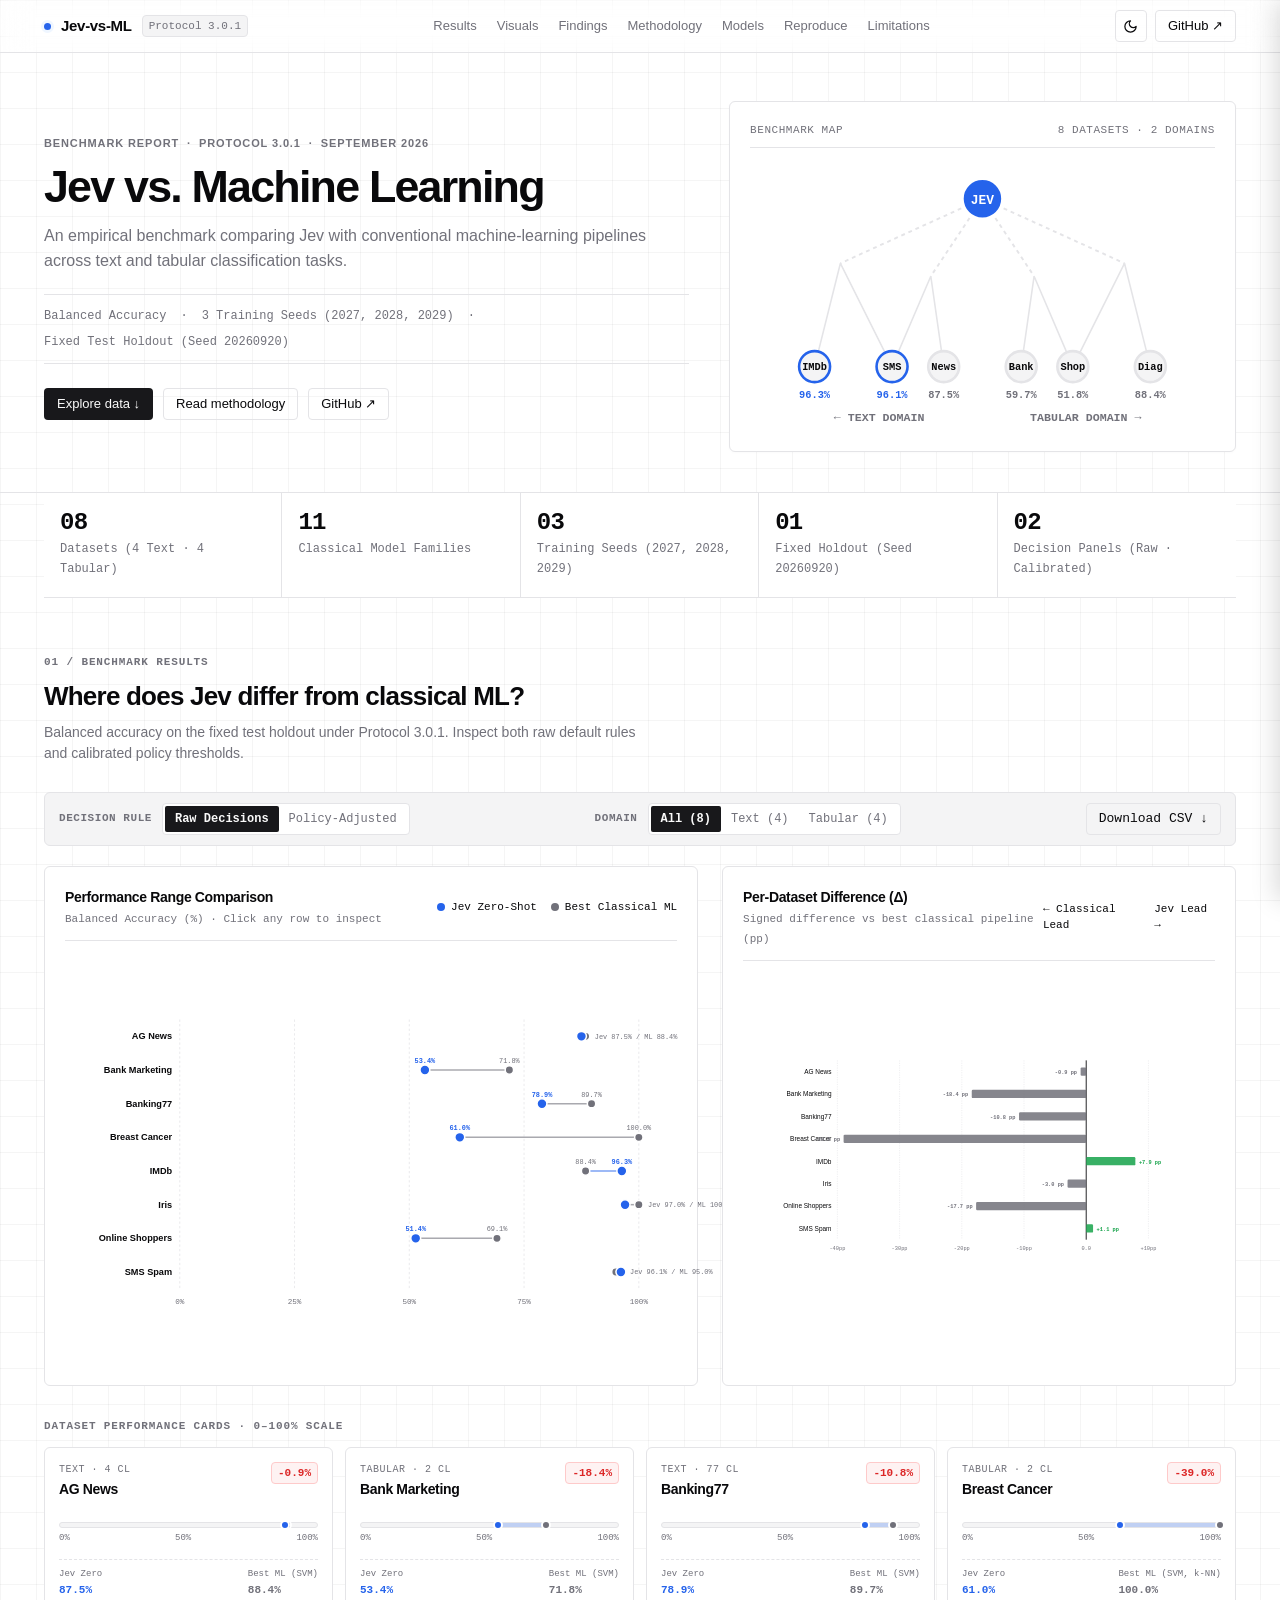
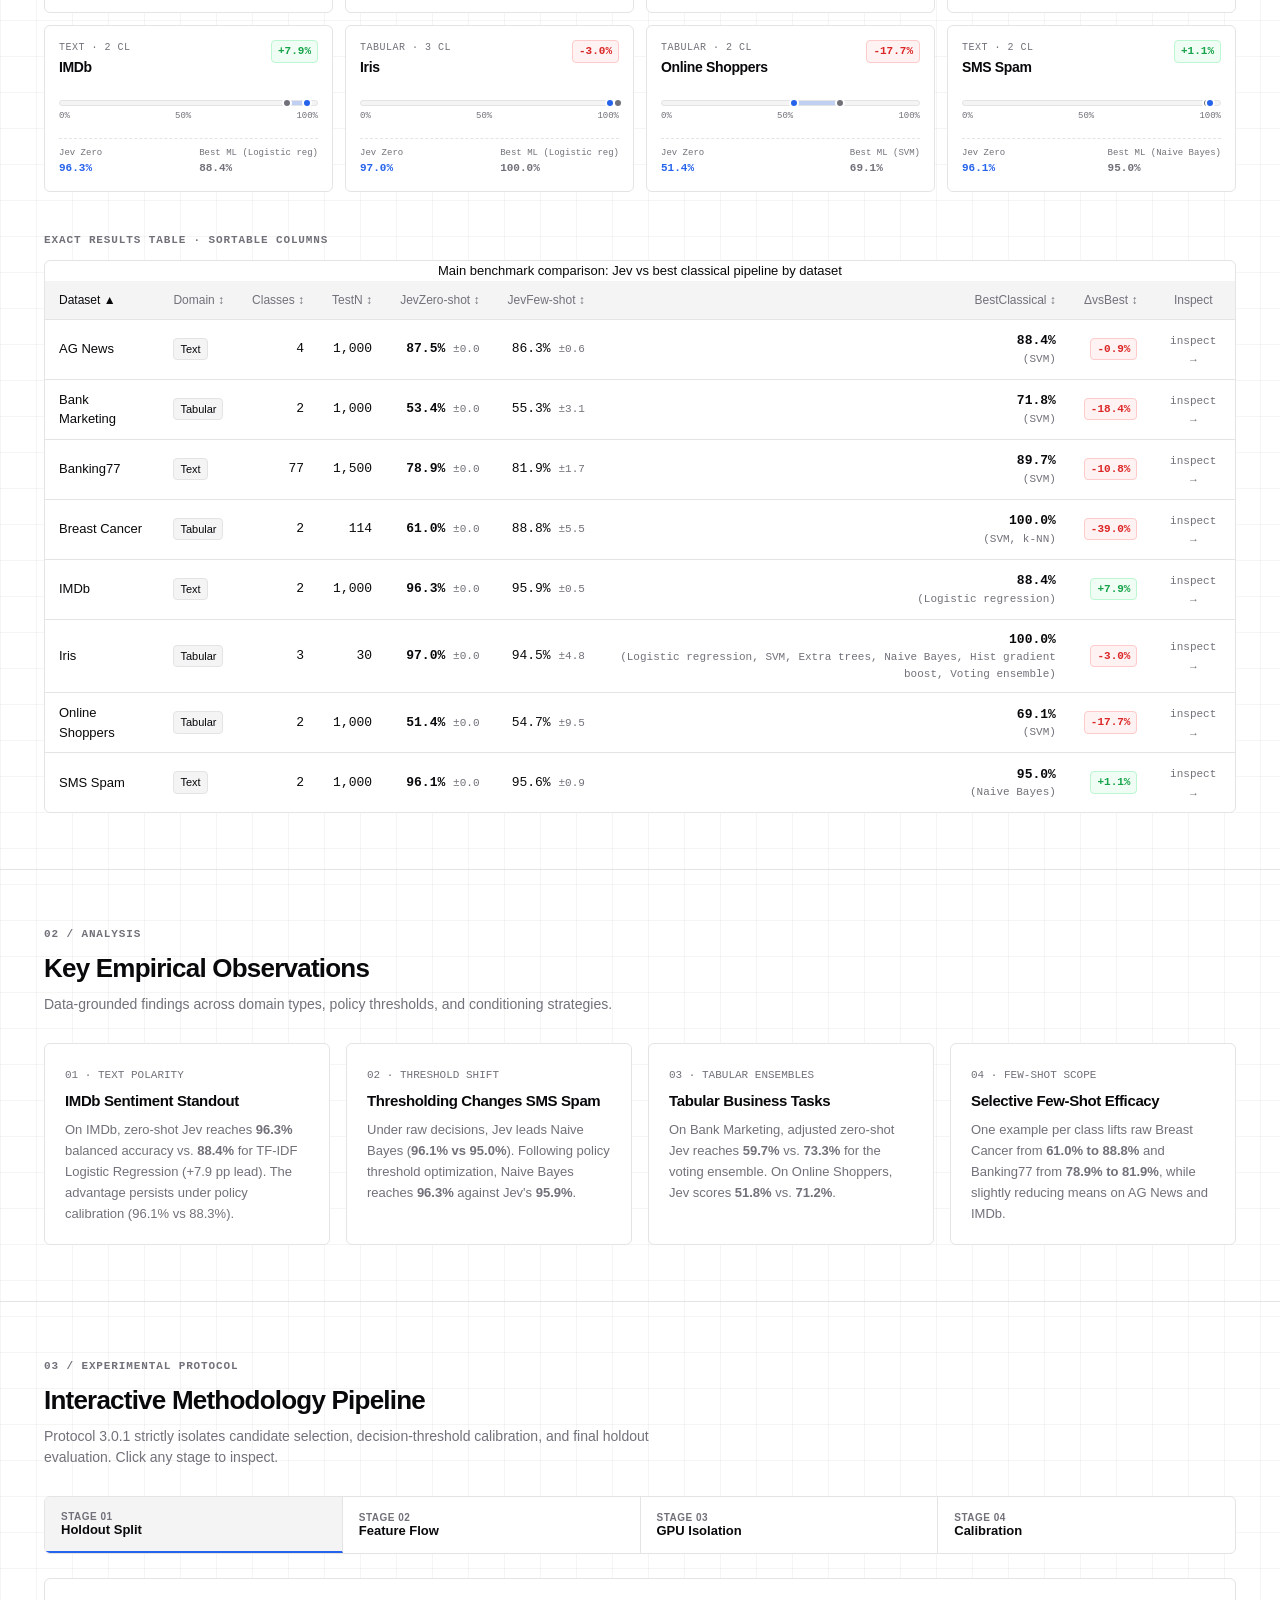
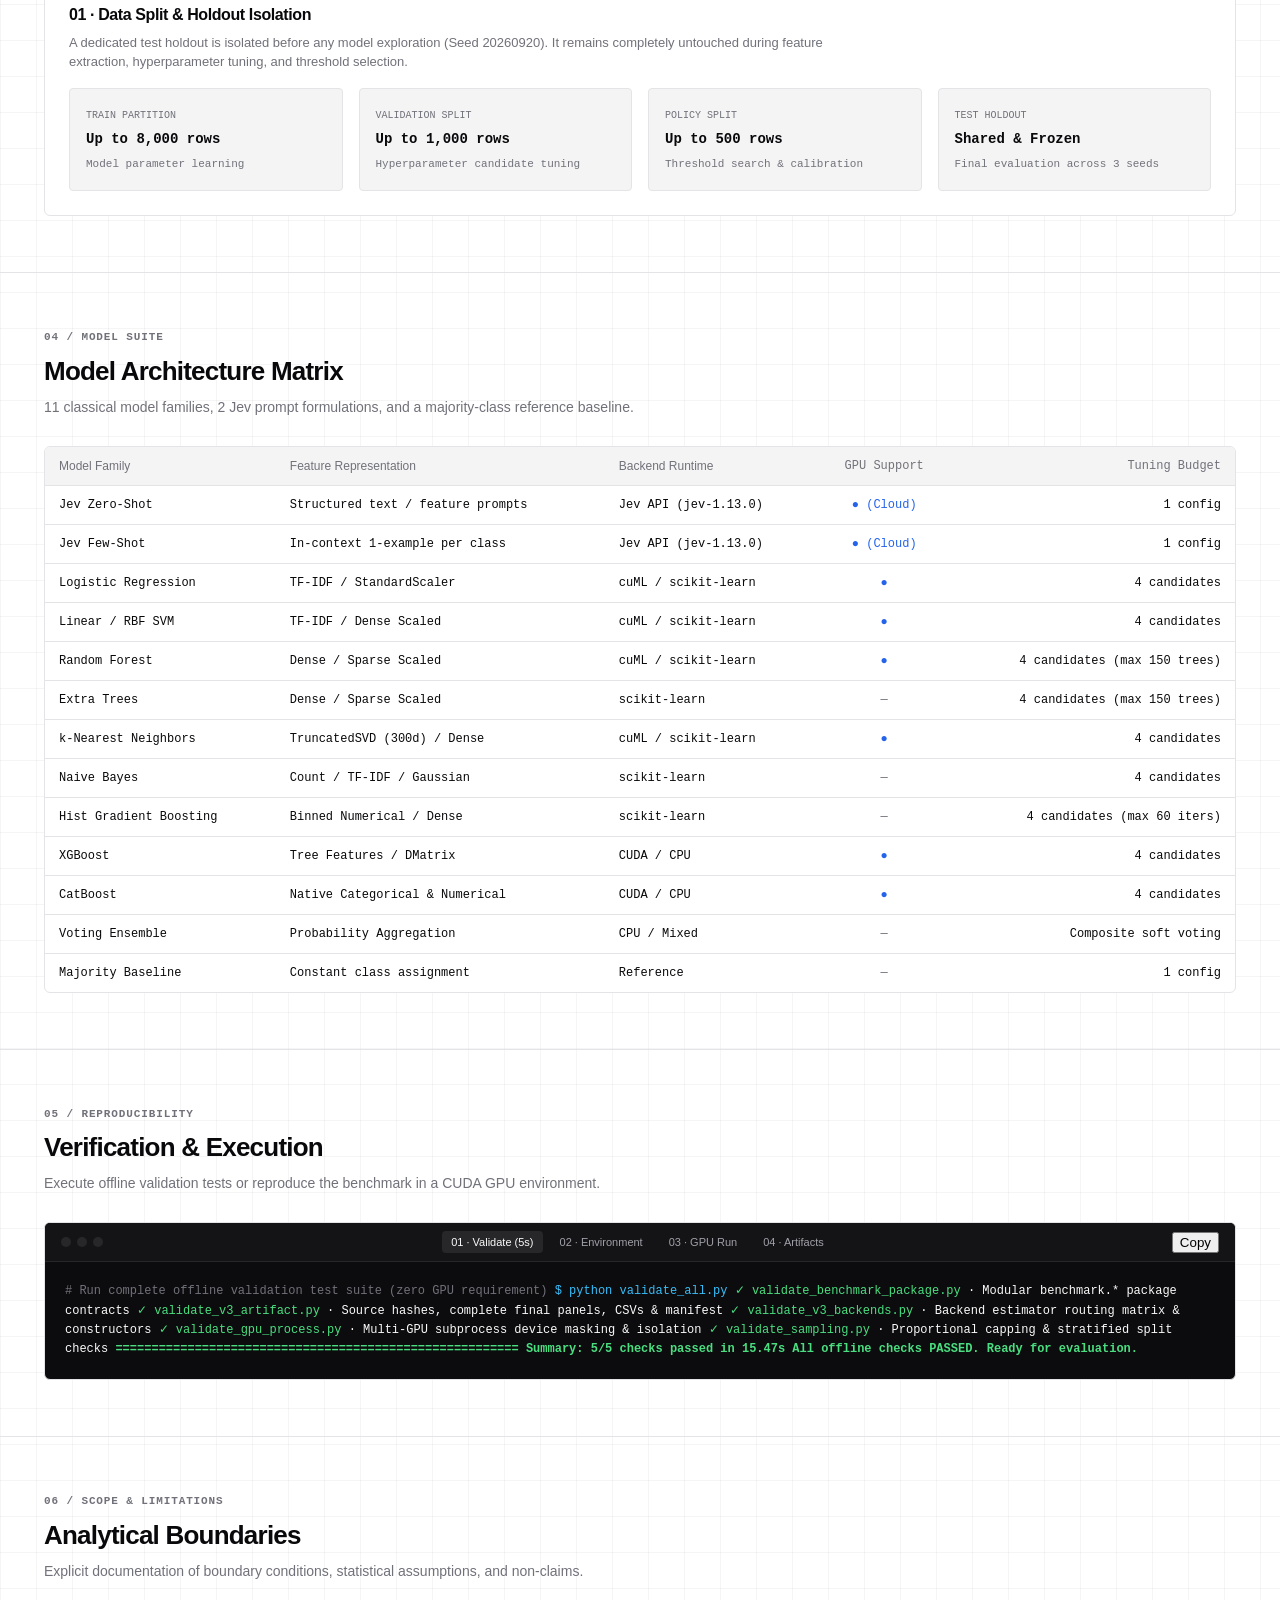
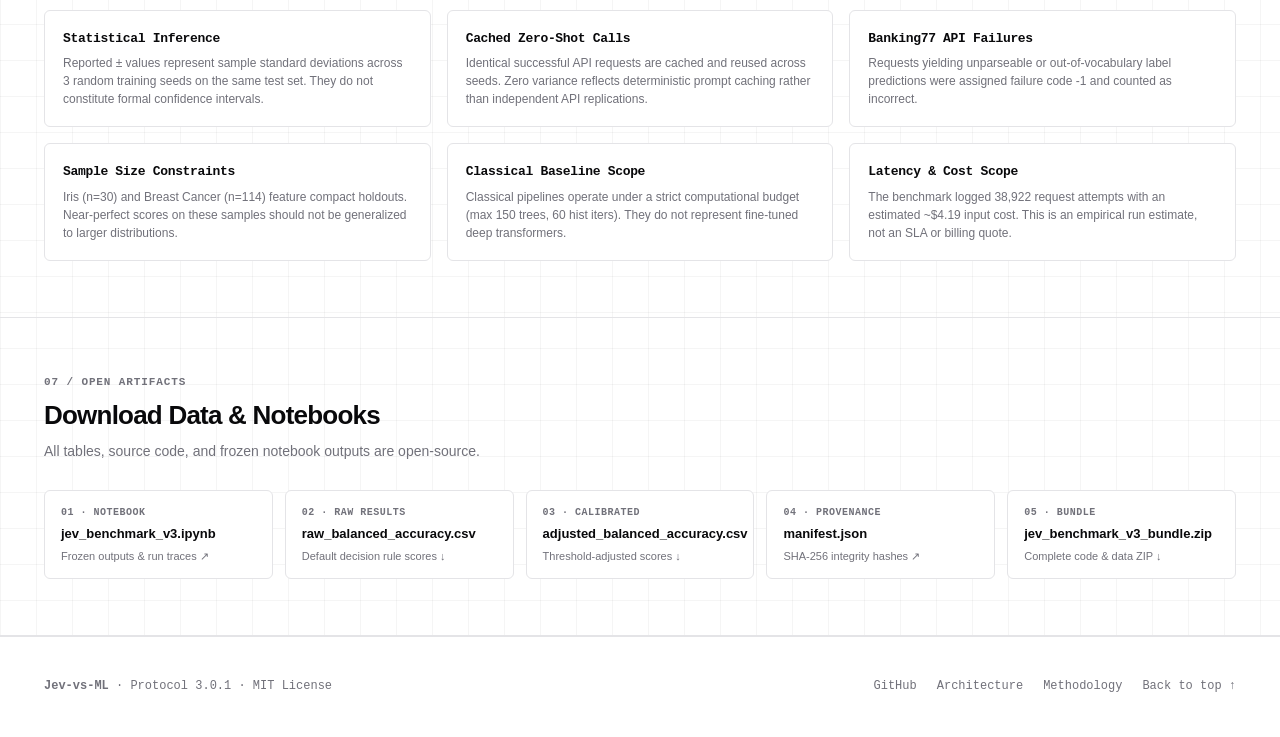
==== commit b9728327: "style(docs): polish visual geometry, SVG icons, pulsating live indicators, and table sorting" ====
--- a/docs/index.html
+++ b/docs/index.html
@@ -11,15 +11,16 @@
   <meta property="og:url" content="https://mugenkyou.github.io/JEV-VS-ML/">
   <meta name="twitter:card" content="summary_large_image">
   <link rel="icon" href="assets/favicon.svg" type="image/svg+xml">
-  <link rel="stylesheet" href="assets/report.css?v=fcd798f54d13">
+  <link rel="stylesheet" href="assets/report.css?v=2cce36b17a31">
   <script defer src="assets/data.js?v=7a61ceaab5ba"></script>
-  <script defer src="assets/report.js?v=c562f0d58182"></script>
+  <script defer src="assets/report.js?v=766f5c595f49"></script>
 </head>
 <body>
   <!-- Minimal Header -->
   <header class="site-header">
     <div class="container header-inner">
       <div class="brand">
+        <span class="brand-dot" aria-hidden="true"></span>
         <a href="#" class="brand-title">Jev-vs-ML</a>
         <span class="brand-badge font-mono">Protocol 3.0.1</span>
       </div>
--- a/docs/assets/report.css
+++ b/docs/assets/report.css
@@ -40,8 +40,8 @@
   --bar-jev: #2563eb;
   --bar-few: #60a5fa;
   --bar-classic: #71717a;
-  --grid-line: rgba(0, 0, 0, 0.035);
-  --drawer-overlay: rgba(0, 0, 0, 0.4);
+  --grid-line: rgba(0, 0, 0, 0.04);
+  --drawer-overlay: rgba(0, 0, 0, 0.45);
 }
 
 [data-theme="dark"] {
@@ -53,9 +53,9 @@
   --popover-foreground: #fafafa;
   --primary: #fafafa;
   --primary-foreground: #18181b;
-  --secondary: #141416;
+  --secondary: #141417;
   --secondary-foreground: #fafafa;
-  --muted: #141416;
+  --muted: #141417;
   --muted-foreground: #a1a1aa;
   --accent: #3b82f6;
   --accent-foreground: #ffffff;
@@ -74,15 +74,15 @@
   --delta-neg-fg: #f87171;
   --delta-neg-border: #7f1d1d;
   
-  --delta-neutral-bg: #141416;
+  --delta-neutral-bg: #141417;
   --delta-neutral-fg: #a1a1aa;
   --delta-neutral-border: #27272a;
   
   --bar-jev: #3b82f6;
   --bar-few: #93c5fd;
   --bar-classic: #a1a1aa;
-  --grid-line: rgba(255, 255, 255, 0.035);
-  --drawer-overlay: rgba(0, 0, 0, 0.7);
+  --grid-line: rgba(255, 255, 255, 0.04);
+  --drawer-overlay: rgba(0, 0, 0, 0.75);
 }
 
 *, *::before, *::after {
@@ -106,7 +106,7 @@
   line-height: 1.5;
   background-image: linear-gradient(to right, var(--grid-line) 1px, transparent 1px),
                     linear-gradient(to bottom, var(--grid-line) 1px, transparent 1px);
-  background-size: 40px 40px;
+  background-size: 36px 36px;
   transition: background-color 150ms ease, color 150ms ease;
 }
 
@@ -118,9 +118,7 @@
   margin: 0;
 }
 
-p {
-  margin: 0 0 1rem;
-}
+p { margin: 0 0 1rem; }
 p:last-child { margin-bottom: 0; }
 
 a {
@@ -163,9 +161,9 @@
   z-index: 40;
   width: 100%;
   border-bottom: 1px solid var(--border);
-  background-color: rgba(var(--background), 0.85);
-  backdrop-filter: blur(12px);
-  -webkit-backdrop-filter: blur(12px);
+  background-color: rgba(var(--background), 0.88);
+  backdrop-filter: blur(14px);
+  -webkit-backdrop-filter: blur(14px);
 }
 
 .header-inner {
@@ -179,6 +177,20 @@
   display: flex;
   align-items: center;
   gap: 0.625rem;
+}
+
+.brand-dot {
+  width: 7px;
+  height: 7px;
+  border-radius: 50%;
+  background-color: var(--accent);
+  box-shadow: 0 0 0 3px var(--accent-subtle);
+  animation: pulse-dot 2s infinite ease-in-out;
+}
+
+@keyframes pulse-dot {
+  0%, 100% { opacity: 1; transform: scale(1); }
+  50% { opacity: 0.6; transform: scale(1.15); }
 }
 
 .brand-title {
@@ -257,6 +269,16 @@
   padding: 0;
 }
 
+.theme-icon-svg {
+  width: 15px;
+  height: 15px;
+  stroke: currentColor;
+  fill: none;
+  stroke-width: 2;
+  stroke-linecap: round;
+  stroke-linejoin: round;
+}
+
 /* Hero Section (Editorial 2-Column with Benchmark Map) */
 .hero-section {
   padding: 3rem 0 2.5rem;
@@ -265,7 +287,7 @@
 
 .hero-grid {
   display: grid;
-  grid-template-columns: 1.15fr 0.85fr;
+  grid-template-columns: 1.12fr 0.88fr;
   gap: 2.5rem;
   align-items: center;
 }
@@ -283,8 +305,8 @@
 }
 
 .hero-title {
-  font-size: clamp(2rem, 3.5vw, 3rem);
-  line-height: 1.08;
+  font-size: clamp(2rem, 3.5vw, 3.125rem);
+  line-height: 1.06;
   font-weight: 700;
   letter-spacing: -0.04em;
   margin-bottom: 0.75rem;
@@ -294,13 +316,13 @@
   font-size: 1rem;
   line-height: 1.6;
   color: var(--muted-foreground);
-  margin-bottom: 1.5rem;
+  margin-bottom: 1.25rem;
 }
 
 .hero-meta-strip {
   display: flex;
   flex-wrap: wrap;
-  gap: 0.5rem 1rem;
+  gap: 0.5rem 0.875rem;
   font-size: 0.75rem;
   color: var(--muted-foreground);
   padding: 0.75rem 0;
@@ -321,6 +343,7 @@
   background-color: var(--card);
   padding: 1.25rem;
   box-shadow: 0 1px 3px rgba(0,0,0,0.02);
+  position: relative;
 }
 
 .hero-map-head {
@@ -344,14 +367,19 @@
   display: block;
   width: 100%;
   height: auto;
+  overflow: visible;
 }
 
 .map-node {
   cursor: pointer;
-  transition: transform 120ms ease;
+  transition: transform 140ms ease;
 }
 .map-node:hover {
-  transform: scale(1.05);
+  transform: scale(1.08);
+}
+.map-node:hover circle {
+  stroke: var(--foreground);
+  stroke-width: 2.5;
 }
 
 /* Snapshot Bar */
@@ -489,7 +517,7 @@
 /* Visuals Layout Grid (Dumbbell + Diverging) */
 .visuals-grid {
   display: grid;
-  grid-template-columns: 1.15fr 0.85fr;
+  grid-template-columns: 1.12fr 0.88fr;
   gap: 1.5rem;
   margin-bottom: 2rem;
 }
@@ -558,7 +586,7 @@
   opacity: 0.8;
 }
 
-/* Swiss Editorial Small Multiples Grid (WOW #2 / Grid) */
+/* Swiss Editorial Small Multiples Grid */
 .swiss-grid {
   display: grid;
   grid-template-columns: repeat(4, 1fr);
@@ -1042,15 +1070,9 @@
   line-height: 1.6;
 }
 
-.term-cmd {
-  color: #38bdf8;
-}
-.term-pass {
-  color: #4ade80;
-}
-.term-comment {
-  color: #71717a;
-}
+.term-cmd { color: #38bdf8; }
+.term-pass { color: #4ade80; }
+.term-comment { color: #71717a; }
 
 /* Limitations Grid */
 .limits-grid {
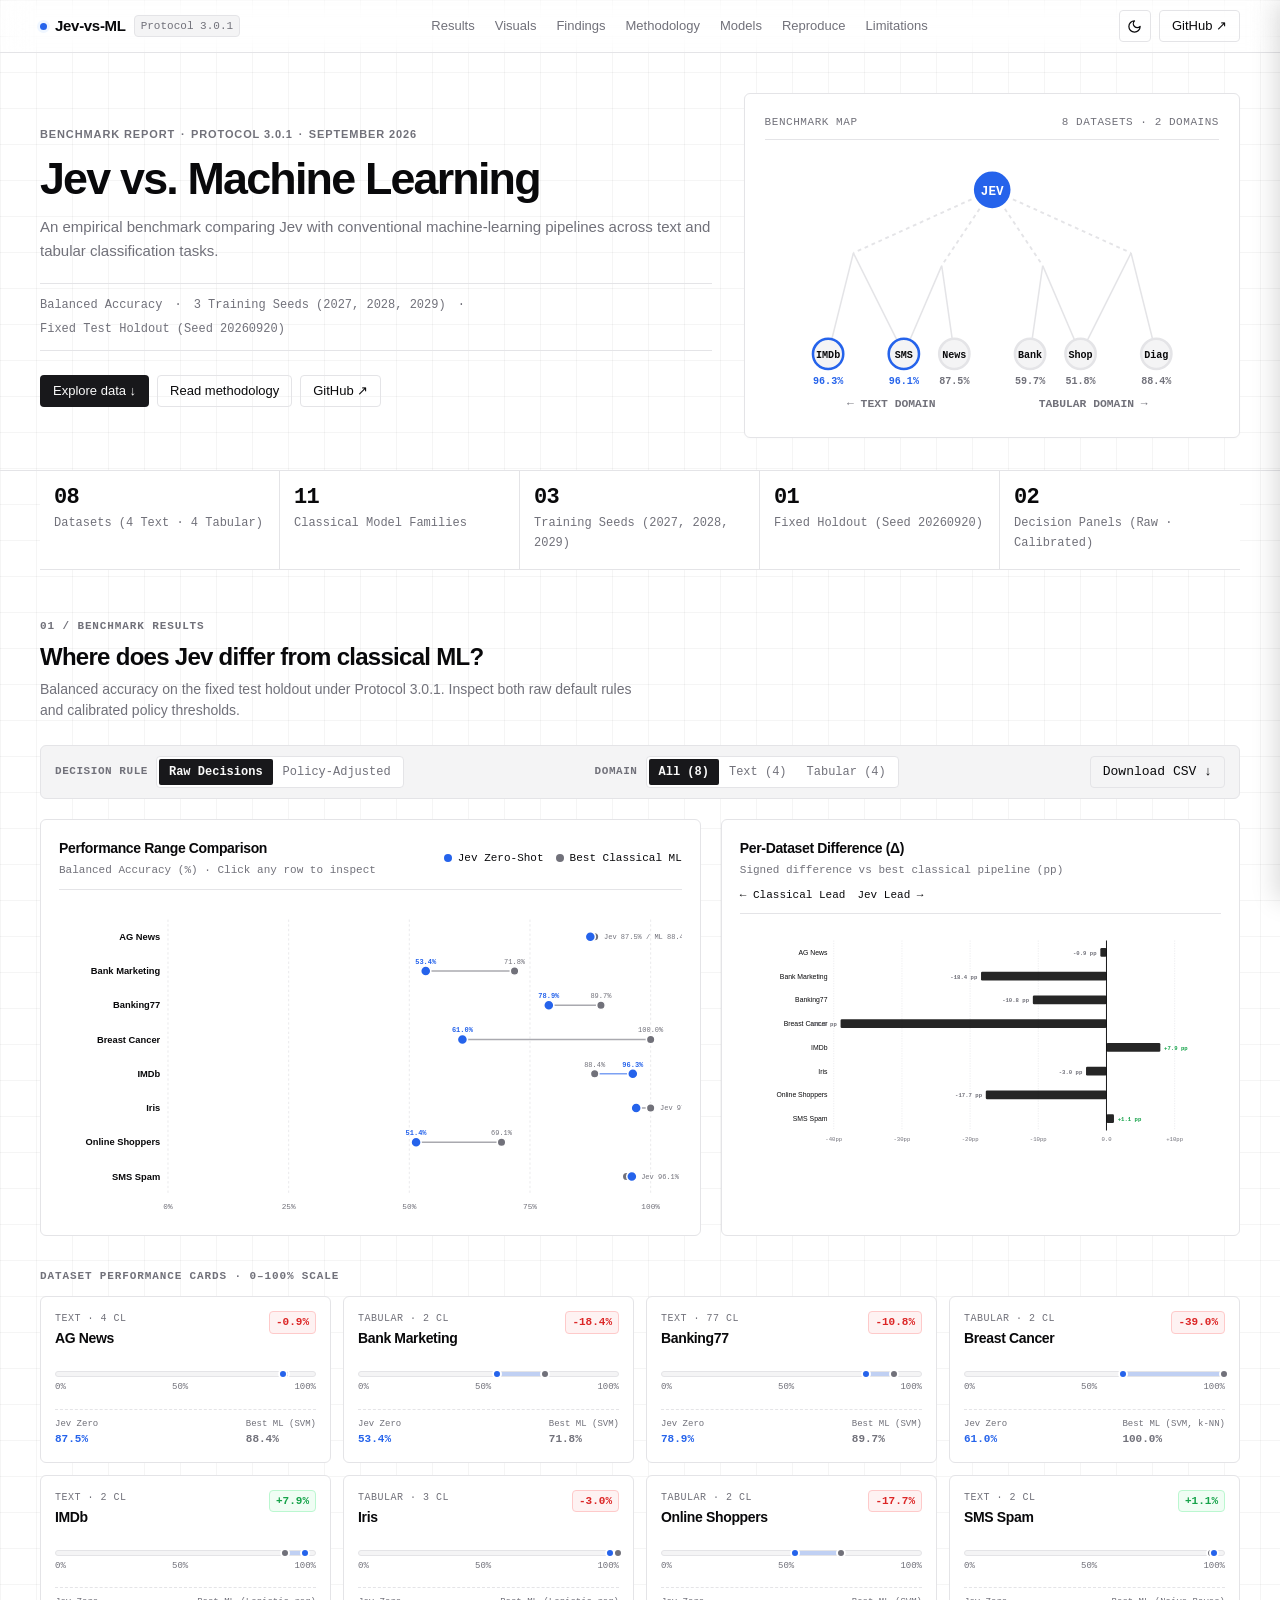
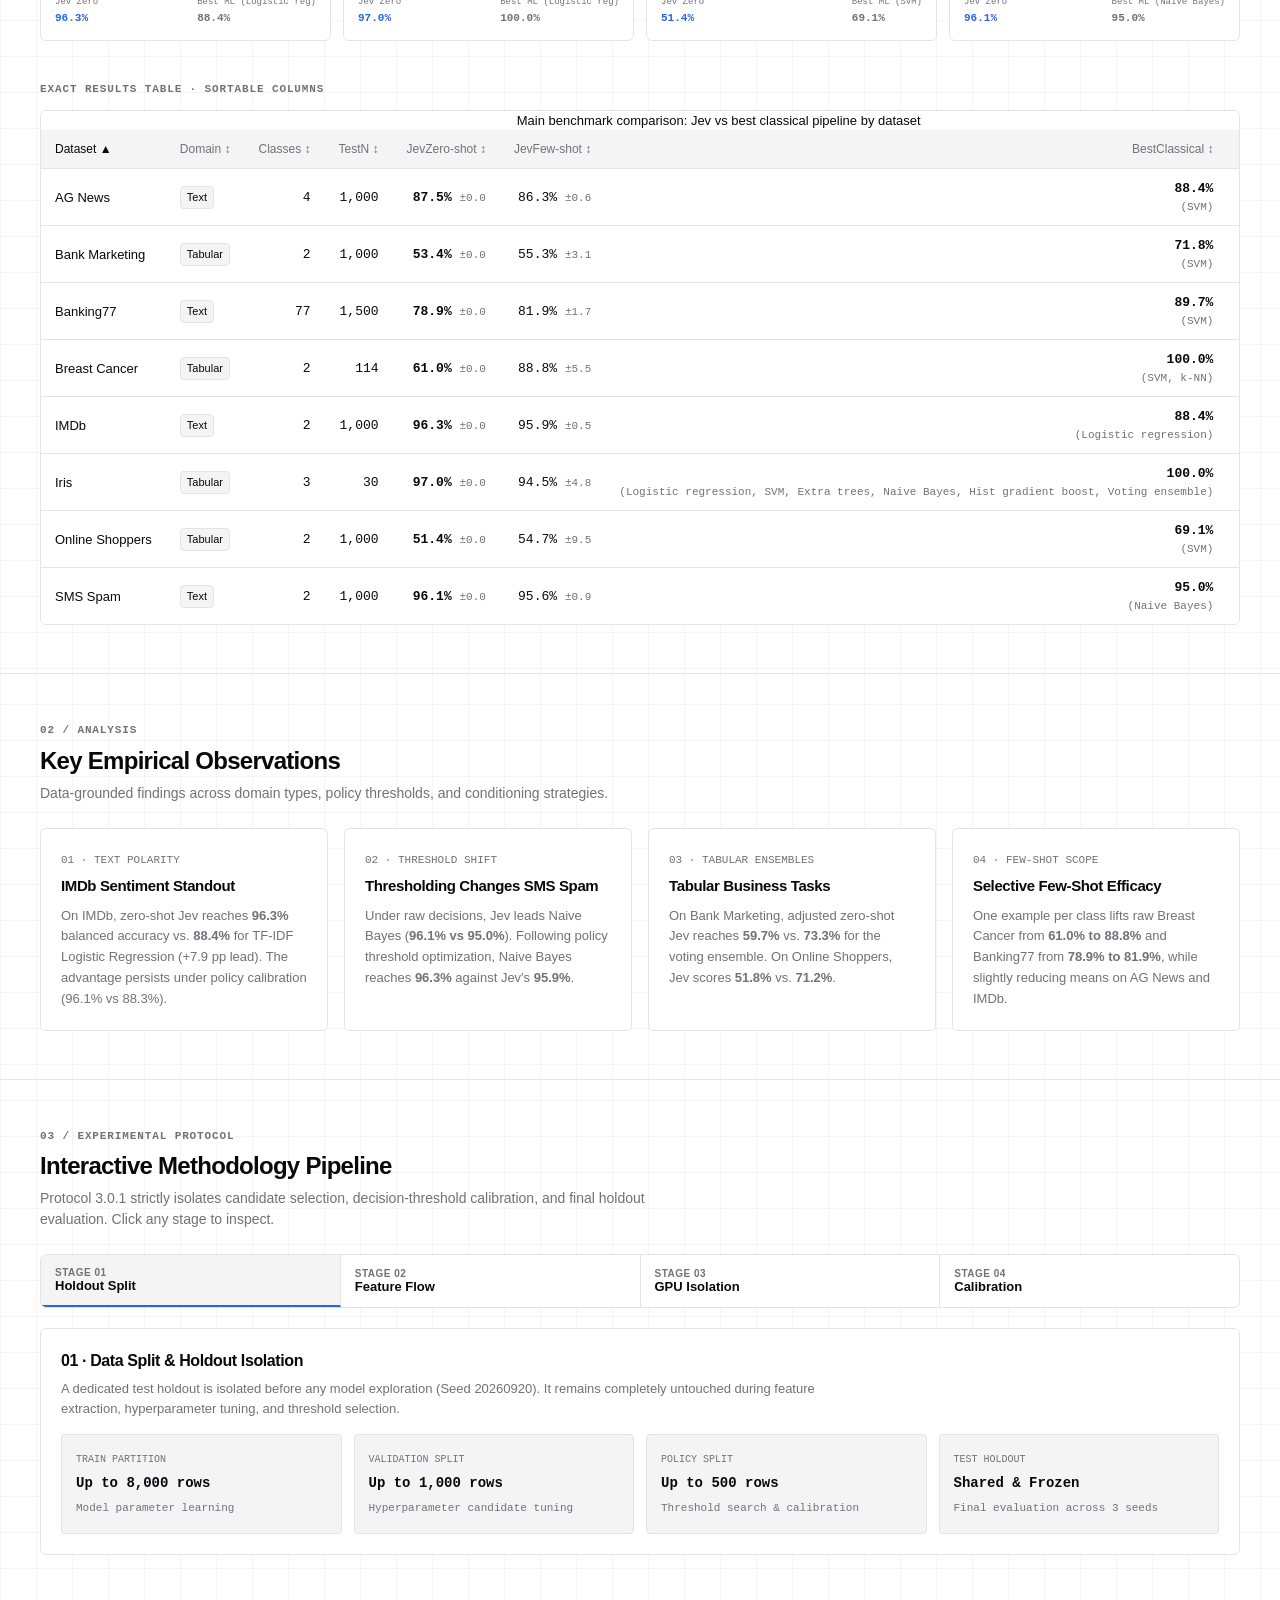
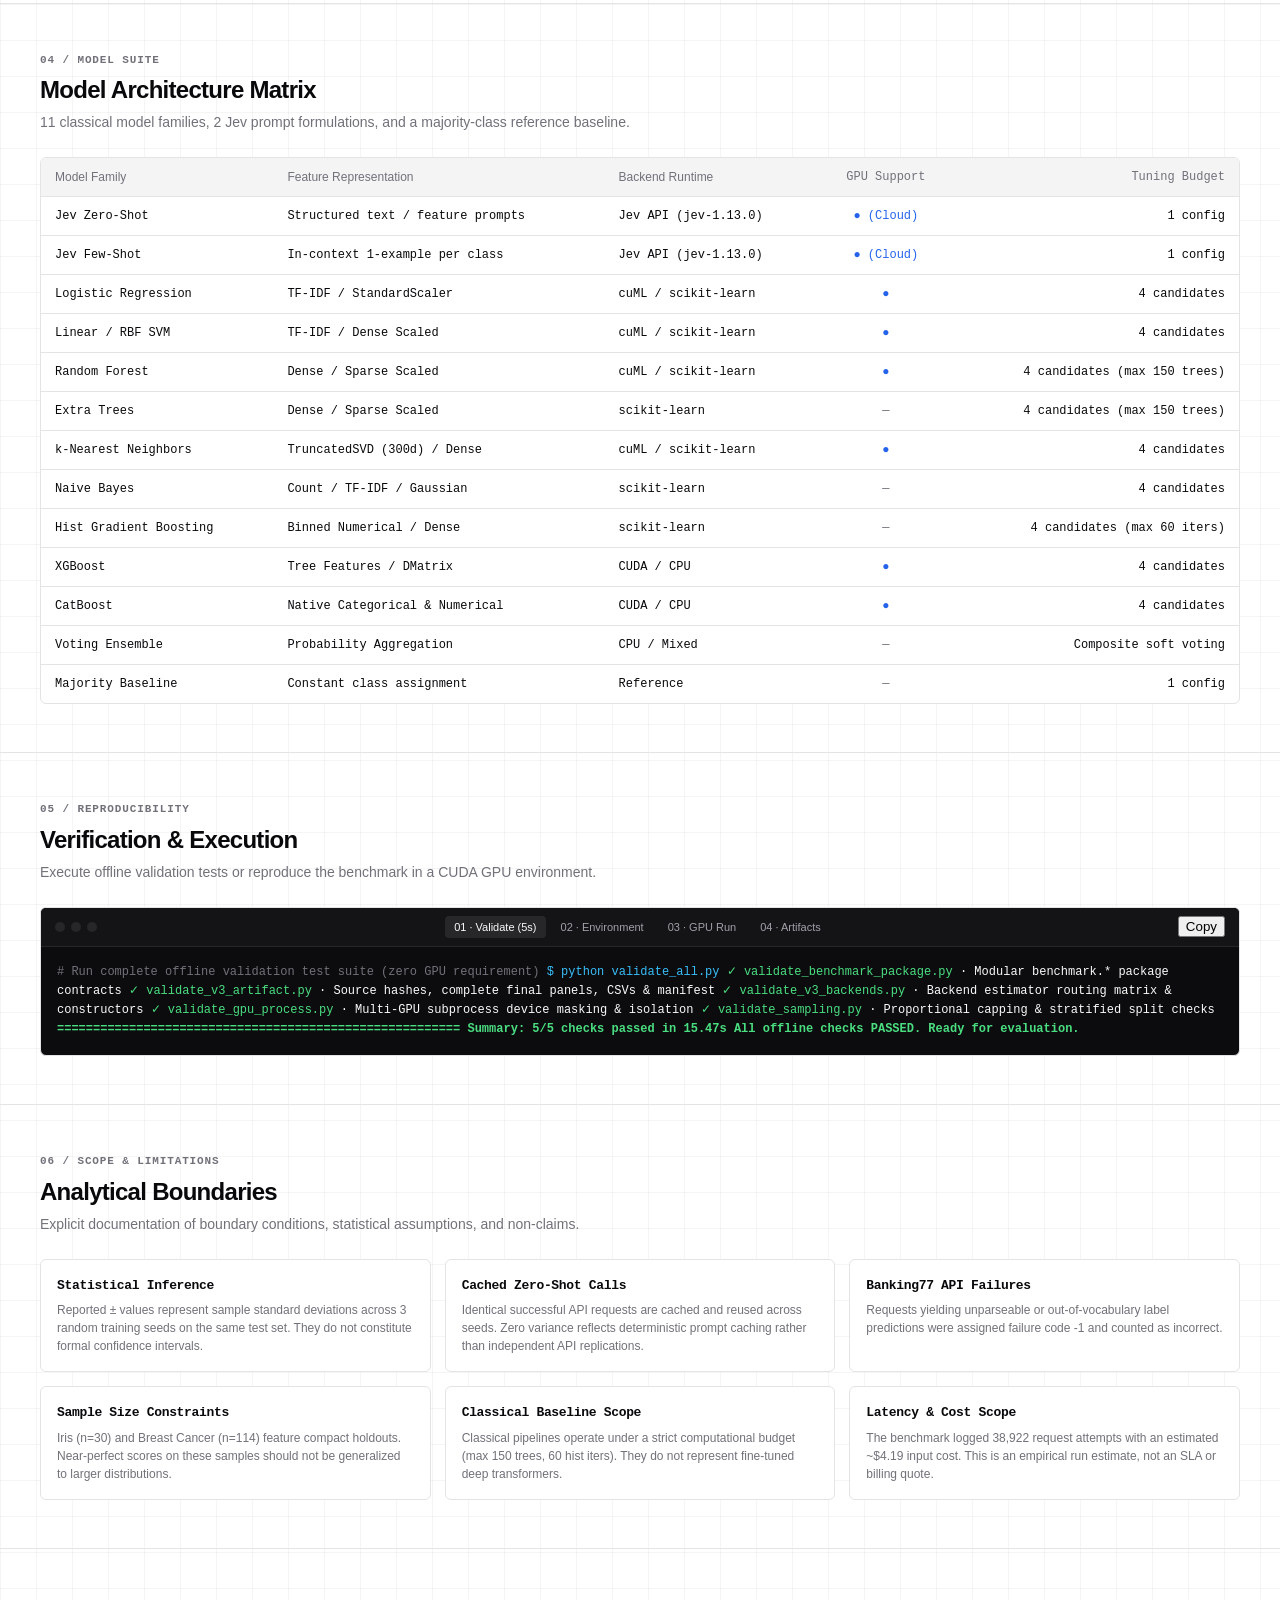
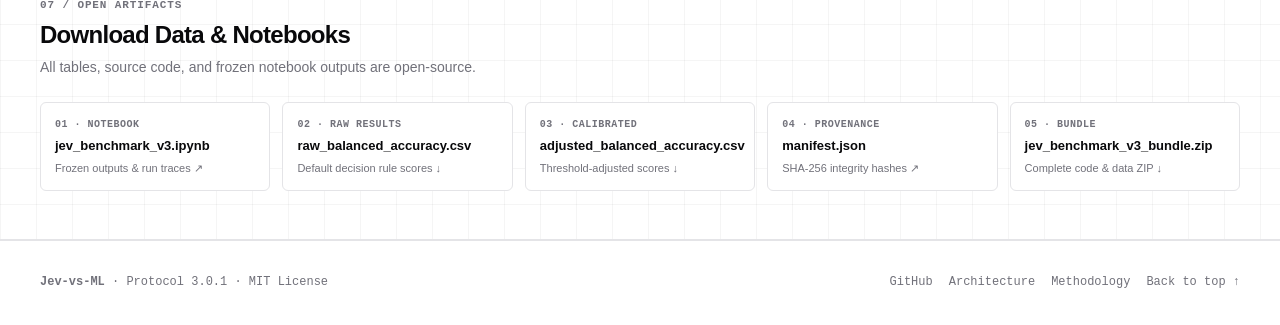
==== commit 35fd5cd1: "fix(docs): mobile responsiveness, bottom sheet drawer, numeric sorting, and error boundaries" ====
--- a/docs/index.html
+++ b/docs/index.html
@@ -11,9 +11,9 @@
   <meta property="og:url" content="https://mugenkyou.github.io/JEV-VS-ML/">
   <meta name="twitter:card" content="summary_large_image">
   <link rel="icon" href="assets/favicon.svg" type="image/svg+xml">
-  <link rel="stylesheet" href="assets/report.css?v=2cce36b17a31">
+  <link rel="stylesheet" href="assets/report.css?v=7b0a5ca0dc77">
   <script defer src="assets/data.js?v=7a61ceaab5ba"></script>
-  <script defer src="assets/report.js?v=766f5c595f49"></script>
+  <script defer src="assets/report.js?v=3d2f46ec8f35"></script>
 </head>
 <body>
   <!-- Minimal Header -->
@@ -42,6 +42,15 @@
         </a>
       </div>
     </div>
+    <nav class="mobile-nav-strip font-mono" aria-label="Mobile Navigation">
+      <a href="#results">Results</a>
+      <a href="#visuals">Visuals</a>
+      <a href="#analysis">Findings</a>
+      <a href="#methodology">Methodology</a>
+      <a href="#models">Models</a>
+      <a href="#reproducibility">Reproduce</a>
+      <a href="#limitations">Limitations</a>
+    </nav>
   </header>
 
   <main>
@@ -235,7 +244,7 @@
                 <span class="vis-legend-item"><span class="vis-swatch classic"></span> Best Classical ML</span>
               </div>
             </div>
-            <div id="dumbbell-chart-wrap">
+            <div id="dumbbell-chart-wrap" class="chart-svg-container">
               <svg class="dumbbell-svg" viewBox="0 0 800 402" width="100%" height="402" aria-label="Jev vs Classical Balanced Accuracy Dumbbell Plot"><line x1="150.0" y1="20" x2="150.0" y2="372" stroke="var(--border)" stroke-width="1" stroke-dasharray="3 3"/><text x="150.0" y="392" text-anchor="middle" font-size="10" font-family="ui-monospace, monospace" fill="var(--muted-foreground)">0%</text><line x1="300.0" y1="20" x2="300.0" y2="372" stroke="var(--border)" stroke-width="1" stroke-dasharray="3 3"/><text x="300.0" y="392" text-anchor="middle" font-size="10" font-family="ui-monospace, monospace" fill="var(--muted-foreground)">25%</text><line x1="450.0" y1="20" x2="450.0" y2="372" stroke="var(--border)" stroke-width="1" stroke-dasharray="3 3"/><text x="450.0" y="392" text-anchor="middle" font-size="10" font-family="ui-monospace, monospace" fill="var(--muted-foreground)">50%</text><line x1="600.0" y1="20" x2="600.0" y2="372" stroke="var(--border)" stroke-width="1" stroke-dasharray="3 3"/><text x="600.0" y="392" text-anchor="middle" font-size="10" font-family="ui-monospace, monospace" fill="var(--muted-foreground)">75%</text><line x1="750.0" y1="20" x2="750.0" y2="372" stroke="var(--border)" stroke-width="1" stroke-dasharray="3 3"/><text x="750.0" y="392" text-anchor="middle" font-size="10" font-family="ui-monospace, monospace" fill="var(--muted-foreground)">100%</text><g class="dumbbell-row" data-dataset="AG News" tabindex="0" role="button"><text x="140" y="46" text-anchor="end" font-size="12" font-weight="600" fill="var(--foreground)">AG News</text><line x1="675.0" y1="42" x2="680.4" y2="42" stroke="var(--muted-foreground)" stroke-width="2" stroke-opacity="0.6"/><circle cx="680.4" cy="42" r="5.5" fill="var(--bar-classic)" stroke="var(--card)" stroke-width="2"/><circle cx="675.0" cy="42" r="6.5" fill="var(--bar-jev)" stroke="var(--card)" stroke-width="2"/><text x="692.4" y="45" text-anchor="start" font-size="9" font-family="ui-monospace, monospace" fill="var(--muted-foreground)">Jev 87.5% / ML 88.4%</text></g><g class="dumbbell-row" data-dataset="Banking77" tabindex="0" role="button"><text x="140" y="90" text-anchor="end" font-size="12" font-weight="600" fill="var(--foreground)">Banking77</text><line x1="623.4000000000001" y1="86" x2="688.2" y2="86" stroke="var(--muted-foreground)" stroke-width="2" stroke-opacity="0.6"/><circle cx="688.2" cy="86" r="5.5" fill="var(--bar-classic)" stroke="var(--card)" stroke-width="2"/><circle cx="623.4000000000001" cy="86" r="6.5" fill="var(--bar-jev)" stroke="var(--card)" stroke-width="2"/><text x="688.2" y="77" text-anchor="middle" font-size="9" font-family="ui-monospace, monospace" fill="var(--muted-foreground)">89.7%</text><text x="623.4000000000001" y="77" text-anchor="middle" font-size="9" font-family="ui-monospace, monospace" font-weight="700" fill="var(--bar-jev)">78.9%</text></g><g class="dumbbell-row" data-dataset="SMS Spam" tabindex="0" role="button"><text x="140" y="134" text-anchor="end" font-size="12" font-weight="600" fill="var(--foreground)">SMS Spam</text><line x1="720.0" y1="130" x2="726.6" y2="130" stroke="var(--accent)" stroke-width="2" stroke-opacity="0.6"/><circle cx="720.0" cy="130" r="5.5" fill="var(--bar-classic)" stroke="var(--card)" stroke-width="2"/><circle cx="726.6" cy="130" r="6.5" fill="var(--bar-jev)" stroke="var(--card)" stroke-width="2"/><text x="738.6" y="133" text-anchor="start" font-size="9" font-family="ui-monospace, monospace" fill="var(--muted-foreground)">Jev 96.1% / ML 95.0%</text></g><g class="dumbbell-row" data-dataset="IMDb" tabindex="0" role="button"><text x="140" y="178" text-anchor="end" font-size="12" font-weight="600" fill="var(--foreground)">IMDb</text><line x1="680.4" y1="174" x2="727.8" y2="174" stroke="var(--accent)" stroke-width="2" stroke-opacity="0.6"/><circle cx="680.4" cy="174" r="5.5" fill="var(--bar-classic)" stroke="var(--card)" stroke-width="2"/><circle cx="727.8" cy="174" r="6.5" fill="var(--bar-jev)" stroke="var(--card)" stroke-width="2"/><text x="680.4" y="165" text-anchor="middle" font-size="9" font-family="ui-monospace, monospace" fill="var(--muted-foreground)">88.4%</text><text x="727.8" y="165" text-anchor="middle" font-size="9" font-family="ui-monospace, monospace" font-weight="700" fill="var(--bar-jev)">96.3%</text></g><g class="dumbbell-row" data-dataset="Bank Marketing" tabindex="0" role="button"><text x="140" y="222" text-anchor="end" font-size="12" font-weight="600" fill="var(--foreground)">Bank Marketing</text><line x1="470.40000000000003" y1="218" x2="580.8" y2="218" stroke="var(--muted-foreground)" stroke-width="2" stroke-opacity="0.6"/><circle cx="580.8" cy="218" r="5.5" fill="var(--bar-classic)" stroke="var(--card)" stroke-width="2"/><circle cx="470.40000000000003" cy="218" r="6.5" fill="var(--bar-jev)" stroke="var(--card)" stroke-width="2"/><text x="580.8" y="209" text-anchor="middle" font-size="9" font-family="ui-monospace, monospace" fill="var(--muted-foreground)">71.8%</text><text x="470.40000000000003" y="209" text-anchor="middle" font-size="9" font-family="ui-monospace, monospace" font-weight="700" fill="var(--bar-jev)">53.4%</text></g><g class="dumbbell-row" data-dataset="Online Shoppers" tabindex="0" role="button"><text x="140" y="266" text-anchor="end" font-size="12" font-weight="600" fill="var(--foreground)">Online Shoppers</text><line x1="458.40000000000003" y1="262" x2="564.5999999999999" y2="262" stroke="var(--muted-foreground)" stroke-width="2" stroke-opacity="0.6"/><circle cx="564.5999999999999" cy="262" r="5.5" fill="var(--bar-classic)" stroke="var(--card)" stroke-width="2"/><circle cx="458.40000000000003" cy="262" r="6.5" fill="var(--bar-jev)" stroke="var(--card)" stroke-width="2"/><text x="564.5999999999999" y="253" text-anchor="middle" font-size="9" font-family="ui-monospace, monospace" fill="var(--muted-foreground)">69.1%</text><text x="458.40000000000003" y="253" text-anchor="middle" font-size="9" font-family="ui-monospace, monospace" font-weight="700" fill="var(--bar-jev)">51.4%</text></g><g class="dumbbell-row" data-dataset="Breast Cancer" tabindex="0" role="button"><text x="140" y="310" text-anchor="end" font-size="12" font-weight="600" fill="var(--foreground)">Breast Cancer</text><line x1="516.0" y1="306" x2="750.0" y2="306" stroke="var(--muted-foreground)" stroke-width="2" stroke-opacity="0.6"/><circle cx="750.0" cy="306" r="5.5" fill="var(--bar-classic)" stroke="var(--card)" stroke-width="2"/><circle cx="516.0" cy="306" r="6.5" fill="var(--bar-jev)" stroke="var(--card)" stroke-width="2"/><text x="750.0" y="297" text-anchor="middle" font-size="9" font-family="ui-monospace, monospace" fill="var(--muted-foreground)">100.0%</text><text x="516.0" y="297" text-anchor="middle" font-size="9" font-family="ui-monospace, monospace" font-weight="700" fill="var(--bar-jev)">61.0%</text></g><g class="dumbbell-row" data-dataset="Iris" tabindex="0" role="button"><text x="140" y="354" text-anchor="end" font-size="12" font-weight="600" fill="var(--foreground)">Iris</text><line x1="732.0" y1="350" x2="750.0" y2="350" stroke="var(--muted-foreground)" stroke-width="2" stroke-opacity="0.6"/><circle cx="750.0" cy="350" r="5.5" fill="var(--bar-classic)" stroke="var(--card)" stroke-width="2"/><circle cx="732.0" cy="350" r="6.5" fill="var(--bar-jev)" stroke="var(--card)" stroke-width="2"/><text x="762.0" y="353" text-anchor="start" font-size="9" font-family="ui-monospace, monospace" fill="var(--muted-foreground)">Jev 97.0% / ML 100.0%</text></g></svg>
             </div>
           </div>
@@ -252,7 +261,7 @@
                 <span class="vis-legend-item">Jev Lead →</span>
               </div>
             </div>
-            <div id="diverging-chart-wrap">
+            <div id="diverging-chart-wrap" class="chart-svg-container">
               <svg class="diverging-svg" viewBox="0 0 800 349" width="100%" height="349" aria-label="Diverging Delta Chart"><line x1="160.0" y1="20" x2="160.0" y2="324" stroke="var(--border)" stroke-width="1" stroke-dasharray="2 2"/><text x="160.0" y="341" text-anchor="middle" font-size="9" font-family="ui-monospace, monospace" fill="var(--muted-foreground)">-40pp</text><line x1="265.45454545454544" y1="20" x2="265.45454545454544" y2="324" stroke="var(--border)" stroke-width="1" stroke-dasharray="2 2"/><text x="265.45454545454544" y="341" text-anchor="middle" font-size="9" font-family="ui-monospace, monospace" fill="var(--muted-foreground)">-30pp</text><line x1="370.9090909090909" y1="20" x2="370.9090909090909" y2="324" stroke="var(--border)" stroke-width="1" stroke-dasharray="2 2"/><text x="370.9090909090909" y="341" text-anchor="middle" font-size="9" font-family="ui-monospace, monospace" fill="var(--muted-foreground)">-20pp</text><line x1="476.3636363636363" y1="20" x2="476.3636363636363" y2="324" stroke="var(--border)" stroke-width="1" stroke-dasharray="2 2"/><text x="476.3636363636363" y="341" text-anchor="middle" font-size="9" font-family="ui-monospace, monospace" fill="var(--muted-foreground)">-10pp</text><line x1="581.8181818181818" y1="20" x2="581.8181818181818" y2="324" stroke="var(--foreground)" stroke-width="1.5" /><text x="581.8181818181818" y="341" text-anchor="middle" font-size="9" font-family="ui-monospace, monospace" fill="var(--muted-foreground)">0.0</text><line x1="687.2727272727273" y1="20" x2="687.2727272727273" y2="324" stroke="var(--border)" stroke-width="1" stroke-dasharray="2 2"/><text x="687.2727272727273" y="341" text-anchor="middle" font-size="9" font-family="ui-monospace, monospace" fill="var(--muted-foreground)">+10pp</text><g class="diverging-row" data-dataset="AG News"><text x="150" y="43" text-anchor="end" font-size="11" font-weight="500" fill="var(--foreground)">AG News</text><rect x="572.3272727272727" y="32" width="9.49090909090915" height="14" fill="var(--bar-classic)" rx="2" opacity="0.85"/><text x="566.3272727272727" y="43" text-anchor="end" font-size="9" font-family="ui-monospace, monospace" font-weight="600" fill="var(--bar-classic)">-0.9 pp</text></g><g class="diverging-row" data-dataset="Banking77"><text x="150" y="81" text-anchor="end" font-size="11" font-weight="500" fill="var(--foreground)">Banking77</text><rect x="467.9272727272728" y="70" width="113.89090909090906" height="14" fill="var(--bar-classic)" rx="2" opacity="0.85"/><text x="461.9272727272727" y="81" text-anchor="end" font-size="9" font-family="ui-monospace, monospace" font-weight="600" fill="var(--bar-classic)">-10.8 pp</text></g><g class="diverging-row" data-dataset="SMS Spam"><text x="150" y="119" text-anchor="end" font-size="11" font-weight="500" fill="var(--foreground)">SMS Spam</text><rect x="581.8181818181818" y="108" width="11.59999999999994" height="14" fill="var(--delta-pos-fg)" rx="2" opacity="0.85"/><text x="599.4181818181817" y="119" text-anchor="start" font-size="9" font-family="ui-monospace, monospace" font-weight="600" fill="var(--delta-pos-fg)">+1.1 pp</text></g><g class="diverging-row" data-dataset="IMDb"><text x="150" y="157" text-anchor="end" font-size="11" font-weight="500" fill="var(--foreground)">IMDb</text><rect x="581.8181818181818" y="146" width="83.30909090909081" height="14" fill="var(--delta-pos-fg)" rx="2" opacity="0.85"/><text x="671.1272727272726" y="157" text-anchor="start" font-size="9" font-family="ui-monospace, monospace" font-weight="600" fill="var(--delta-pos-fg)">+7.9 pp</text></g><g class="diverging-row" data-dataset="Bank Marketing"><text x="150" y="195" text-anchor="end" font-size="11" font-weight="500" fill="var(--foreground)">Bank Marketing</text><rect x="387.7818181818182" y="184" width="194.03636363636363" height="14" fill="var(--bar-classic)" rx="2" opacity="0.85"/><text x="381.78181818181815" y="195" text-anchor="end" font-size="9" font-family="ui-monospace, monospace" font-weight="600" fill="var(--bar-classic)">-18.4 pp</text></g><g class="diverging-row" data-dataset="Online Shoppers"><text x="150" y="233" text-anchor="end" font-size="11" font-weight="500" fill="var(--foreground)">Online Shoppers</text><rect x="395.1636363636364" y="222" width="186.6545454545454" height="14" fill="var(--bar-classic)" rx="2" opacity="0.85"/><text x="389.16363636363633" y="233" text-anchor="end" font-size="9" font-family="ui-monospace, monospace" font-weight="600" fill="var(--bar-classic)">-17.7 pp</text></g><g class="diverging-row" data-dataset="Breast Cancer"><text x="150" y="271" text-anchor="end" font-size="11" font-weight="500" fill="var(--foreground)">Breast Cancer</text><rect x="170.54545454545453" y="260" width="411.2727272727273" height="14" fill="var(--bar-classic)" rx="2" opacity="0.85"/><text x="164.54545454545445" y="271" text-anchor="end" font-size="9" font-family="ui-monospace, monospace" font-weight="600" fill="var(--bar-classic)">-39.0 pp</text></g><g class="diverging-row" data-dataset="Iris"><text x="150" y="309" text-anchor="end" font-size="11" font-weight="500" fill="var(--foreground)">Iris</text><rect x="550.1818181818182" y="298" width="31.636363636363633" height="14" fill="var(--bar-classic)" rx="2" opacity="0.85"/><text x="544.1818181818181" y="309" text-anchor="end" font-size="9" font-family="ui-monospace, monospace" font-weight="600" fill="var(--bar-classic)">-3.0 pp</text></g></svg>
             </div>
           </div>
@@ -523,6 +532,7 @@
         <!-- Summary Results Table -->
         <div class="section-tag font-mono" style="margin-bottom: 0.75rem;">Exact Results Table · Sortable Columns</div>
         <div class="table-container">
+          <div class="table-scroll-hint font-mono">← Swipe horizontally to view all model columns →</div>
           <table id="summary-table">
             <caption class="sr-only">Main benchmark comparison: Jev vs best classical pipeline by dataset</caption><thead><tr><th scope="col" class="th-dataset sortable" data-sort="dataset">Dataset ↕</th><th scope="col" class="th-domain sortable" data-sort="domain">Domain ↕</th><th scope="col" class="th-classes text-right sortable" data-sort="classes">Classes ↕</th><th scope="col" class="th-test text-right sortable" data-sort="testRows">Test N ↕</th><th scope="col" class="th-score text-right sortable" data-sort="jevZero">Jev Zero-shot ↕</th><th scope="col" class="th-score text-right sortable" data-sort="jevFew">Jev Few-shot ↕</th><th scope="col" class="th-best text-right sortable" data-sort="best">Best Classical ↕</th><th scope="col" class="th-delta text-right sortable" data-sort="delta">Δ vs Best ↕</th><th scope="col" class="th-action text-center"><span class="sr-only">Inspect</span></th></tr></thead><tbody><tr class="summary-row" data-dataset="AG News" tabindex="0" role="button" aria-expanded="false" title="Click to inspect model scores for AG News">
   <td class="font-medium text-foreground"><span class="ds-name">AG News</span></td>
--- a/docs/assets/report.css
+++ b/docs/assets/report.css
@@ -1,5 +1,5 @@
-/* Jev vs ML — Visual Benchmark Design System */
-/* shadcn/ui × 21st.dev × Research Publication × F1 Timing Screen */
+/* Jev vs ML — Production Benchmark Design System */
+/* Mobile-first, responsive, accessible, zero-dependency stylesheet */
 
 :root {
   --background: #ffffff;
@@ -41,7 +41,7 @@
   --bar-few: #60a5fa;
   --bar-classic: #71717a;
   --grid-line: rgba(0, 0, 0, 0.04);
-  --drawer-overlay: rgba(0, 0, 0, 0.45);
+  --drawer-overlay: rgba(0, 0, 0, 0.5);
 }
 
 [data-theme="dark"] {
@@ -89,9 +89,15 @@
   box-sizing: border-box;
 }
 
+html, body {
+  width: 100%;
+  max-width: 100vw;
+  overflow-x: hidden;
+}
+
 html {
   scroll-behavior: smooth;
-  scroll-padding-top: 68px;
+  scroll-padding-top: 64px;
   font-family: -apple-system, BlinkMacSystemFont, "Segoe UI", Roboto, "Helvetica Neue", Arial, sans-serif;
   font-feature-settings: "cv02", "cv03", "cv04", "cv11";
   -webkit-font-smoothing: antialiased;
@@ -149,9 +155,10 @@
 
 /* Container */
 .container {
+  width: 100%;
   max-width: 1240px;
   margin: 0 auto;
-  padding: 0 1.5rem;
+  padding: 0 1.25rem;
 }
 
 /* Header */
@@ -161,7 +168,7 @@
   z-index: 40;
   width: 100%;
   border-bottom: 1px solid var(--border);
-  background-color: rgba(var(--background), 0.88);
+  background-color: rgba(var(--background), 0.9);
   backdrop-filter: blur(14px);
   -webkit-backdrop-filter: blur(14px);
 }
@@ -176,7 +183,7 @@
 .brand {
   display: flex;
   align-items: center;
-  gap: 0.625rem;
+  gap: 0.5rem;
 }
 
 .brand-dot {
@@ -222,6 +229,32 @@
   font-weight: 500;
 }
 .nav-links a:hover { color: var(--foreground); }
+
+/* Mobile Quick Navigation Strip */
+.mobile-nav-strip {
+  display: none;
+  overflow-x: auto;
+  -webkit-overflow-scrolling: touch;
+  white-space: nowrap;
+  padding: 0.5rem 1rem;
+  border-bottom: 1px solid var(--border);
+  background-color: var(--background);
+  gap: 0.5rem;
+}
+
+.mobile-nav-strip a {
+  display: inline-block;
+  padding: 0.25rem 0.5rem;
+  font-size: 0.75rem;
+  color: var(--muted-foreground);
+  border-radius: var(--radius-sm);
+  background-color: var(--secondary);
+  border: 1px solid var(--border);
+}
+.mobile-nav-strip a:hover {
+  color: var(--foreground);
+  border-color: var(--foreground);
+}
 
 .nav-actions {
   display: flex;
@@ -245,6 +278,7 @@
   text-decoration: none;
   transition: all 120ms ease;
   white-space: nowrap;
+  user-select: none;
 }
 
 .btn-primary {
@@ -279,23 +313,23 @@
   stroke-linejoin: round;
 }
 
-/* Hero Section (Editorial 2-Column with Benchmark Map) */
+/* Hero Section */
 .hero-section {
-  padding: 3rem 0 2.5rem;
+  padding: 2.5rem 0 2rem;
   border-bottom: 1px solid var(--border);
 }
 
 .hero-grid {
   display: grid;
-  grid-template-columns: 1.12fr 0.88fr;
-  gap: 2.5rem;
+  grid-template-columns: 1.15fr 0.85fr;
+  gap: 2rem;
   align-items: center;
 }
 
 .hero-eyebrow {
   display: inline-flex;
   align-items: center;
-  gap: 0.5rem;
+  gap: 0.375rem;
   font-size: 0.6875rem;
   font-weight: 600;
   text-transform: uppercase;
@@ -305,15 +339,15 @@
 }
 
 .hero-title {
-  font-size: clamp(2rem, 3.5vw, 3.125rem);
-  line-height: 1.06;
+  font-size: clamp(1.875rem, 3.5vw, 3rem);
+  line-height: 1.08;
   font-weight: 700;
   letter-spacing: -0.04em;
   margin-bottom: 0.75rem;
 }
 
 .hero-lead {
-  font-size: 1rem;
+  font-size: 0.9375rem;
   line-height: 1.6;
   color: var(--muted-foreground);
   margin-bottom: 1.25rem;
@@ -322,7 +356,7 @@
 .hero-meta-strip {
   display: flex;
   flex-wrap: wrap;
-  gap: 0.5rem 0.875rem;
+  gap: 0.375rem 0.75rem;
   font-size: 0.75rem;
   color: var(--muted-foreground);
   padding: 0.75rem 0;
@@ -333,7 +367,8 @@
 
 .hero-actions {
   display: flex;
-  gap: 0.625rem;
+  flex-wrap: wrap;
+  gap: 0.5rem;
 }
 
 /* Hero Benchmark Map (WOW #1) */
@@ -343,7 +378,8 @@
   background-color: var(--card);
   padding: 1.25rem;
   box-shadow: 0 1px 3px rgba(0,0,0,0.02);
-  position: relative;
+  width: 100%;
+  max-width: 100%;
 }
 
 .hero-map-head {
@@ -361,13 +397,15 @@
 
 .map-svg-wrap {
   width: 100%;
+  max-width: 100%;
+  overflow: hidden;
 }
 
 .map-svg {
   display: block;
   width: 100%;
   height: auto;
-  overflow: visible;
+  max-width: 100%;
 }
 
 .map-node {
@@ -391,13 +429,13 @@
 }
 
 .snapshot-item {
-  padding: 1.125rem 1rem;
+  padding: 1rem 0.875rem;
   border-right: 1px solid var(--border);
 }
 .snapshot-item:last-child { border-right: none; }
 
 .snapshot-num {
-  font-size: 1.5rem;
+  font-size: 1.375rem;
   font-weight: 700;
   letter-spacing: -0.03em;
   line-height: 1;
@@ -413,7 +451,7 @@
 
 /* Section Header */
 .section {
-  padding: 3.5rem 0;
+  padding: 3rem 0;
   border-bottom: 1px solid var(--border);
 }
 
@@ -422,8 +460,8 @@
   flex-wrap: wrap;
   justify-content: space-between;
   align-items: flex-end;
-  gap: 1.5rem;
-  margin-bottom: 1.75rem;
+  gap: 1rem;
+  margin-bottom: 1.5rem;
 }
 
 .section-tag {
@@ -432,14 +470,14 @@
   text-transform: uppercase;
   letter-spacing: 0.08em;
   color: var(--muted-foreground);
-  margin-bottom: 0.375rem;
+  margin-bottom: 0.25rem;
 }
 
 .section-title {
-  font-size: 1.625rem;
+  font-size: 1.5rem;
   font-weight: 700;
   letter-spacing: -0.03em;
-  margin-bottom: 0.375rem;
+  margin-bottom: 0.25rem;
 }
 
 .section-desc {
@@ -455,7 +493,7 @@
   flex-wrap: wrap;
   align-items: center;
   justify-content: space-between;
-  gap: 0.75rem 1rem;
+  gap: 0.75rem;
   padding: 0.625rem 0.875rem;
   background-color: var(--secondary);
   border: 1px solid var(--border);
@@ -466,7 +504,8 @@
 .toolbar-group {
   display: flex;
   align-items: center;
-  gap: 0.625rem;
+  gap: 0.5rem;
+  flex-wrap: wrap;
 }
 
 .control-label {
@@ -506,6 +545,7 @@
   border-radius: calc(var(--radius-sm) - 2px);
   transition: all 120ms ease;
   user-select: none;
+  white-space: nowrap;
 }
 
 .segmented-control input:checked + span {
@@ -518,7 +558,7 @@
 .visuals-grid {
   display: grid;
   grid-template-columns: 1.12fr 0.88fr;
-  gap: 1.5rem;
+  gap: 1.25rem;
   margin-bottom: 2rem;
 }
 
@@ -526,17 +566,20 @@
   border: 1px solid var(--border);
   border-radius: var(--radius);
   background-color: var(--card);
-  padding: 1.25rem;
+  padding: 1.125rem;
   display: flex;
   flex-direction: column;
+  overflow: hidden;
 }
 
 .vis-head {
   display: flex;
+  flex-wrap: wrap;
   justify-content: space-between;
   align-items: center;
-  margin-bottom: 1rem;
-  padding-bottom: 0.75rem;
+  gap: 0.5rem;
+  margin-bottom: 0.875rem;
+  padding-bottom: 0.625rem;
   border-bottom: 1px solid var(--border);
 }
 
@@ -547,7 +590,7 @@
 
 .vis-legend {
   display: flex;
-  gap: 0.875rem;
+  gap: 0.75rem;
   font-size: 0.6875rem;
 }
 
@@ -565,24 +608,26 @@
 .vis-swatch.jev { background-color: var(--bar-jev); }
 .vis-swatch.classic { background-color: var(--bar-classic); }
 
+.chart-svg-container {
+  width: 100%;
+  max-width: 100%;
+  overflow-x: auto;
+  -webkit-overflow-scrolling: touch;
+}
+
 /* Dumbbell & Diverging SVG */
 .dumbbell-svg, .diverging-svg {
-  overflow: visible;
-}
-
-.dumbbell-row {
+  display: block;
+  width: 100%;
+  height: auto;
+  min-width: 500px;
+}
+
+.dumbbell-row, .diverging-row {
   cursor: pointer;
   transition: opacity 120ms ease;
 }
-.dumbbell-row:hover {
-  opacity: 0.8;
-}
-
-.diverging-row {
-  cursor: pointer;
-  transition: opacity 120ms ease;
-}
-.diverging-row:hover {
+.dumbbell-row:hover, .diverging-row:hover {
   opacity: 0.8;
 }
 
@@ -604,6 +649,7 @@
   display: flex;
   flex-direction: column;
   justify-content: space-between;
+  user-select: none;
 }
 
 .sm-card:hover {
@@ -692,7 +738,19 @@
   border: 1px solid var(--border);
   border-radius: var(--radius);
   overflow-x: auto;
+  -webkit-overflow-scrolling: touch;
   background-color: var(--card);
+  width: 100%;
+  position: relative;
+}
+
+.table-scroll-hint {
+  display: none;
+  font-size: 0.6875rem;
+  color: var(--muted-foreground);
+  padding: 0.375rem 0.75rem;
+  background-color: var(--secondary);
+  border-bottom: 1px solid var(--border);
 }
 
 table {
@@ -729,6 +787,7 @@
 tbody td, tbody th {
   padding: 0.625rem 0.875rem;
   color: var(--foreground);
+  white-space: nowrap;
 }
 
 .summary-row {
@@ -814,12 +873,13 @@
   color: var(--accent);
 }
 
-/* DATASET DETAIL DRAWER (WOW #3) */
+/* DATASET DETAIL DRAWER (Responsive Slide & Bottom Sheet) */
 .drawer-backdrop {
   position: fixed;
   inset: 0;
   background-color: var(--drawer-overlay);
   backdrop-filter: blur(4px);
+  -webkit-backdrop-filter: blur(4px);
   z-index: 90;
   opacity: 0;
   pointer-events: none;
@@ -837,7 +897,7 @@
   right: 0;
   bottom: 0;
   width: 100%;
-  max-width: 520px;
+  max-width: 500px;
   background-color: var(--card);
   border-left: 1px solid var(--border);
   box-shadow: -4px 0 24px rgba(0,0,0,0.15);
@@ -847,6 +907,7 @@
   display: flex;
   flex-direction: column;
   overflow-y: auto;
+  -webkit-overflow-scrolling: touch;
 }
 
 .drawer-panel.open {
@@ -854,12 +915,15 @@
 }
 
 .drawer-header {
-  padding: 1.25rem 1.5rem;
+  padding: 1.125rem 1.25rem;
   border-bottom: 1px solid var(--border);
   display: flex;
   justify-content: space-between;
   align-items: flex-start;
   background-color: var(--secondary);
+  position: sticky;
+  top: 0;
+  z-index: 2;
 }
 
 .drawer-title-group h3 {
@@ -878,8 +942,9 @@
   border-radius: var(--radius-sm);
   color: var(--muted-foreground);
   cursor: pointer;
-  padding: 0.25rem 0.5rem;
-  font-size: 0.8125rem;
+  padding: 0.375rem 0.625rem;
+  font-size: 0.75rem;
+  font-weight: 600;
 }
 .drawer-close:hover {
   color: var(--foreground);
@@ -887,17 +952,17 @@
 }
 
 .drawer-body {
-  padding: 1.5rem;
+  padding: 1.25rem;
   display: flex;
   flex-direction: column;
-  gap: 1.5rem;
+  gap: 1.25rem;
 }
 
 .drawer-metric-hero {
   display: grid;
   grid-template-columns: repeat(3, 1fr);
-  gap: 0.75rem;
-  padding: 1rem;
+  gap: 0.625rem;
+  padding: 0.875rem;
   background-color: var(--secondary);
   border: 1px solid var(--border);
   border-radius: var(--radius);
@@ -913,14 +978,14 @@
   color: var(--muted-foreground);
 }
 .drawer-m-val {
-  font-size: 1.25rem;
+  font-size: 1.125rem;
   font-weight: 700;
 }
 
 .drawer-variance-box {
   border: 1px solid var(--border);
   border-radius: var(--radius);
-  padding: 1rem;
+  padding: 0.875rem;
 }
 
 .drawer-section-title {
@@ -939,7 +1004,7 @@
 }
 
 .drawer-model-card {
-  padding: 0.5rem 0.75rem;
+  padding: 0.5rem 0.625rem;
   background-color: var(--secondary);
   border: 1px solid var(--border);
   border-radius: var(--radius-sm);
@@ -959,13 +1024,15 @@
   border-radius: var(--radius);
   background-color: var(--card);
   overflow-x: auto;
-  margin-bottom: 1.5rem;
+  -webkit-overflow-scrolling: touch;
+  margin-bottom: 1.25rem;
+  white-space: nowrap;
 }
 
 .pipeline-step-btn {
   flex: 1;
-  min-width: 130px;
-  padding: 0.875rem 1rem;
+  min-width: 120px;
+  padding: 0.75rem 0.875rem;
   border: none;
   background: transparent;
   border-right: 1px solid var(--border);
@@ -995,7 +1062,7 @@
 }
 
 .pipeline-pane {
-  padding: 1.5rem;
+  padding: 1.25rem;
   border: 1px solid var(--border);
   border-radius: var(--radius);
   background-color: var(--card);
@@ -1004,12 +1071,12 @@
 .pipeline-flow-diagram {
   display: grid;
   grid-template-columns: repeat(4, 1fr);
-  gap: 1rem;
+  gap: 0.75rem;
   margin-top: 1rem;
 }
 
 .flow-box {
-  padding: 1rem;
+  padding: 0.875rem;
   background-color: var(--secondary);
   border: 1px solid var(--border);
   border-radius: var(--radius-sm);
@@ -1022,14 +1089,16 @@
   background-color: #0c0c0e;
   color: #fafafa;
   overflow: hidden;
-  margin-top: 1.5rem;
+  margin-top: 1.25rem;
 }
 
 .terminal-topbar {
   display: flex;
+  flex-wrap: wrap;
   justify-content: space-between;
   align-items: center;
-  padding: 0.5rem 1rem;
+  gap: 0.5rem;
+  padding: 0.5rem 0.875rem;
   background-color: #141416;
   border-bottom: 1px solid #27272a;
 }
@@ -1047,7 +1116,10 @@
 
 .terminal-tabs {
   display: flex;
-  gap: 0.5rem;
+  overflow-x: auto;
+  -webkit-overflow-scrolling: touch;
+  gap: 0.375rem;
+  max-width: 100%;
 }
 
 .term-tab-btn {
@@ -1058,6 +1130,7 @@
   padding: 0.25rem 0.5rem;
   border-radius: var(--radius-sm);
   cursor: pointer;
+  white-space: nowrap;
 }
 .term-tab-btn.active {
   background-color: #27272a;
@@ -1065,9 +1138,11 @@
 }
 
 .terminal-body {
-  padding: 1.25rem;
+  padding: 1rem;
   font-size: 0.75rem;
   line-height: 1.6;
+  overflow-x: auto;
+  -webkit-overflow-scrolling: touch;
 }
 
 .term-cmd { color: #38bdf8; }
@@ -1078,12 +1153,12 @@
 .limits-grid {
   display: grid;
   grid-template-columns: repeat(3, 1fr);
-  gap: 1rem;
-  margin-top: 1.5rem;
+  gap: 0.875rem;
+  margin-top: 1.25rem;
 }
 
 .limit-card {
-  padding: 1.125rem;
+  padding: 1rem;
   border: 1px solid var(--border);
   border-radius: var(--radius);
   background-color: var(--card);
@@ -1102,13 +1177,13 @@
 /* Artifacts Download Cards */
 .artifacts-grid {
   display: grid;
-  grid-template-columns: repeat(auto-fill, minmax(220px, 1fr));
+  grid-template-columns: repeat(auto-fill, minmax(200px, 1fr));
   gap: 0.75rem;
-  margin-top: 1.5rem;
+  margin-top: 1.25rem;
 }
 
 .artifact-card {
-  padding: 0.875rem 1rem;
+  padding: 0.875rem;
   border: 1px solid var(--border);
   border-radius: var(--radius);
   background-color: var(--card);
@@ -1142,7 +1217,7 @@
 /* Footer */
 .site-footer {
   border-top: 1px solid var(--border);
-  padding: 2.5rem 0;
+  padding: 2rem 0;
   font-size: 0.75rem;
   color: var(--muted-foreground);
   background-color: var(--background);
@@ -1158,26 +1233,78 @@
 
 .footer-links {
   display: flex;
-  gap: 1.25rem;
+  flex-wrap: wrap;
+  gap: 1rem;
 }
 .footer-links a { color: var(--muted-foreground); }
 .footer-links a:hover { color: var(--foreground); }
 
 /* Responsive Media Queries */
+
+/* Tablets & Small Laptops (768px - 1024px) */
 @media (max-width: 1024px) {
-  .hero-grid { grid-template-columns: 1fr; gap: 2rem; }
+  .hero-grid { grid-template-columns: 1fr; gap: 1.75rem; }
   .visuals-grid { grid-template-columns: 1fr; }
   .swiss-grid { grid-template-columns: repeat(2, 1fr); }
-  .limits-grid { grid-template-columns: 1fr 1fr; }
-  .pipeline-flow-diagram { grid-template-columns: 1fr 1fr; }
-}
-
+  .limits-grid { grid-template-columns: repeat(2, 1fr); }
+  .pipeline-flow-diagram { grid-template-columns: repeat(2, 1fr); }
+}
+
+/* Mobile & Phablet Screens (< 640px) */
 @media (max-width: 640px) {
   .nav-links { display: none; }
-  .snapshot-bar { grid-template-columns: 1fr 1fr; }
-  .snapshot-item:last-child { grid-column: span 2; }
+  .mobile-nav-strip { display: flex; }
+  
+  .snapshot-bar {
+    grid-template-columns: repeat(2, 1fr);
+  }
+  .snapshot-item {
+    padding: 0.75rem;
+  }
+  .snapshot-item:nth-child(2) { border-right: none; }
+  .snapshot-item:last-child {
+    grid-column: span 2;
+    border-top: 1px solid var(--border);
+    border-right: none;
+  }
+  
   .swiss-grid { grid-template-columns: 1fr; }
   .limits-grid { grid-template-columns: 1fr; }
   .pipeline-flow-diagram { grid-template-columns: 1fr; }
-  .drawer-panel { max-width: 100%; }
-}
+  .table-scroll-hint { display: block; }
+
+  .toolbar {
+    flex-direction: column;
+    align-items: stretch;
+  }
+  .toolbar-group {
+    justify-content: space-between;
+    width: 100%;
+  }
+
+  /* Mobile Bottom Sheet Drawer */
+  .drawer-panel {
+    top: auto;
+    bottom: 0;
+    left: 0;
+    right: 0;
+    max-width: 100%;
+    max-height: 88vh;
+    border-left: none;
+    border-top: 1px solid var(--border);
+    border-radius: 16px 16px 0 0;
+    transform: translateY(100%);
+    padding-bottom: max(1.5rem, env(safe-area-inset-bottom));
+  }
+  .drawer-panel.open {
+    transform: translateY(0);
+  }
+  
+  .drawer-models-grid {
+    grid-template-columns: 1fr;
+  }
+
+  .hero-title {
+    font-size: 1.75rem;
+  }
+}
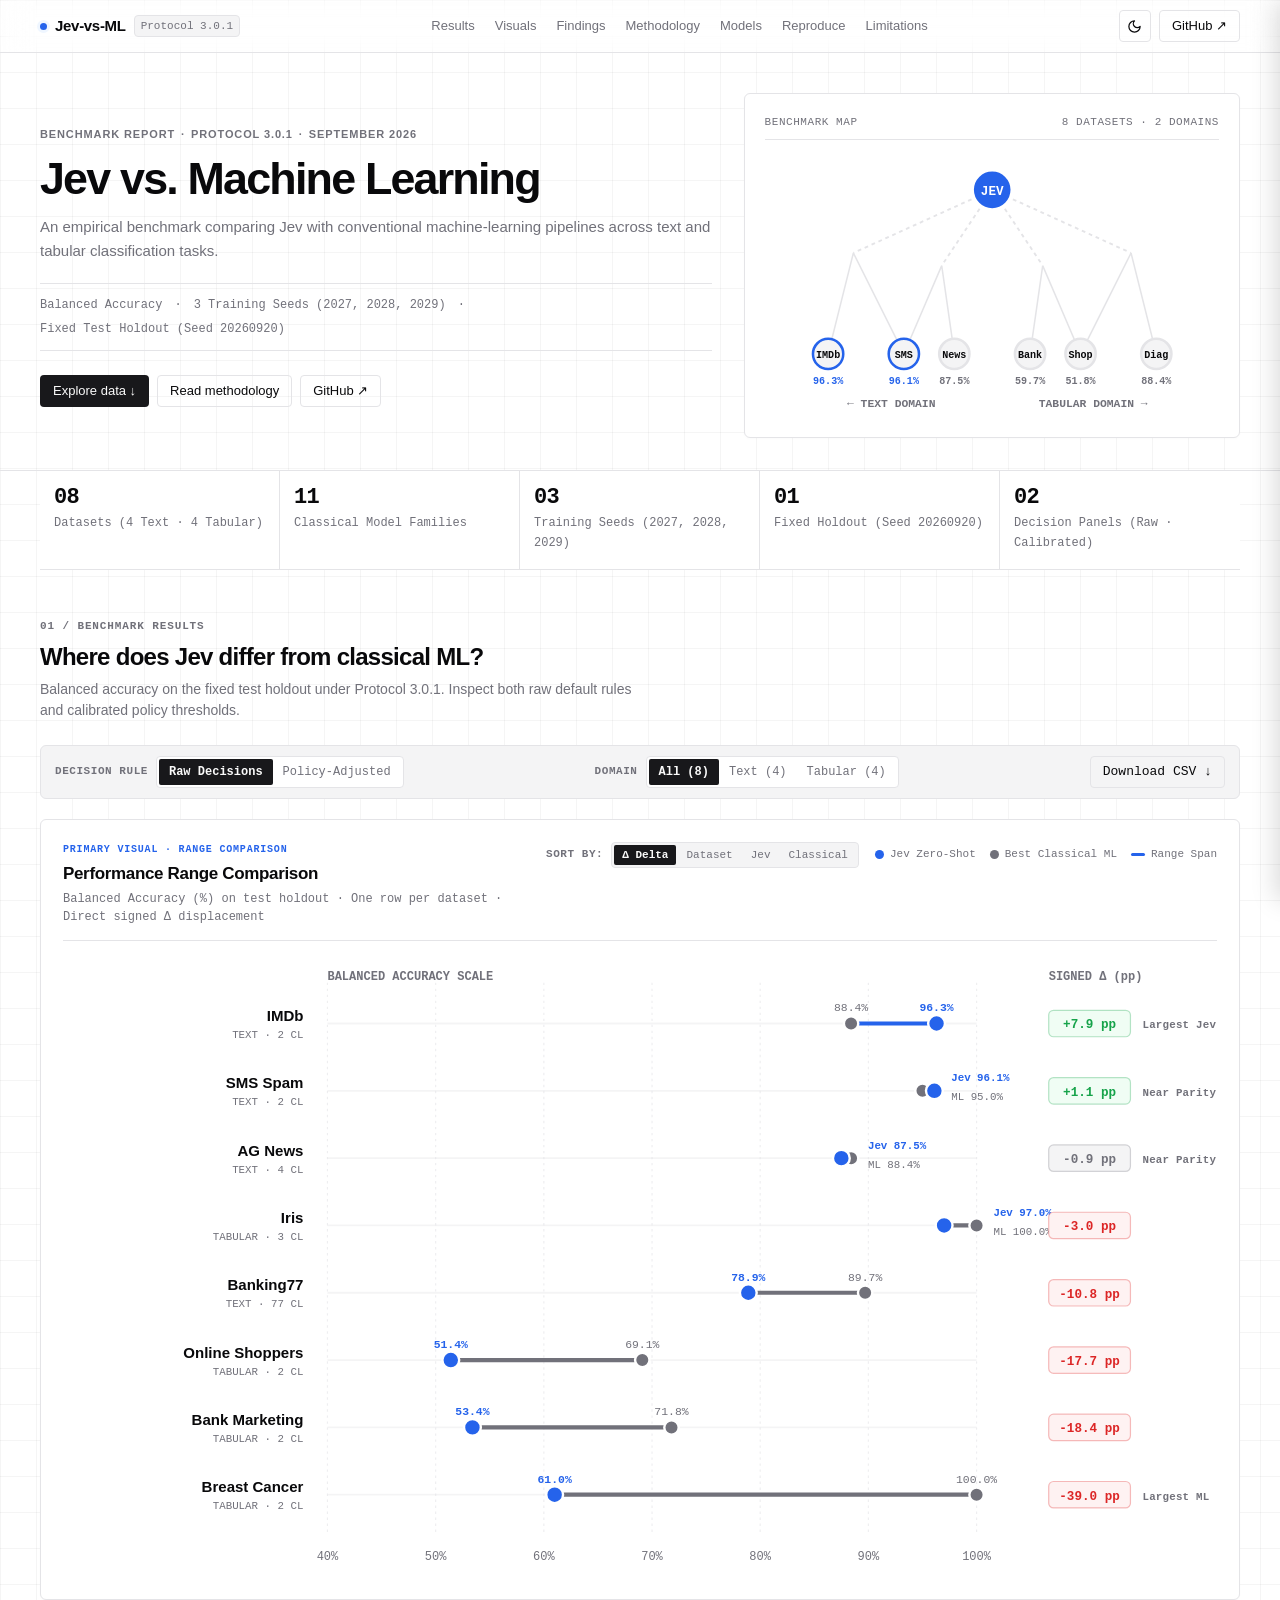
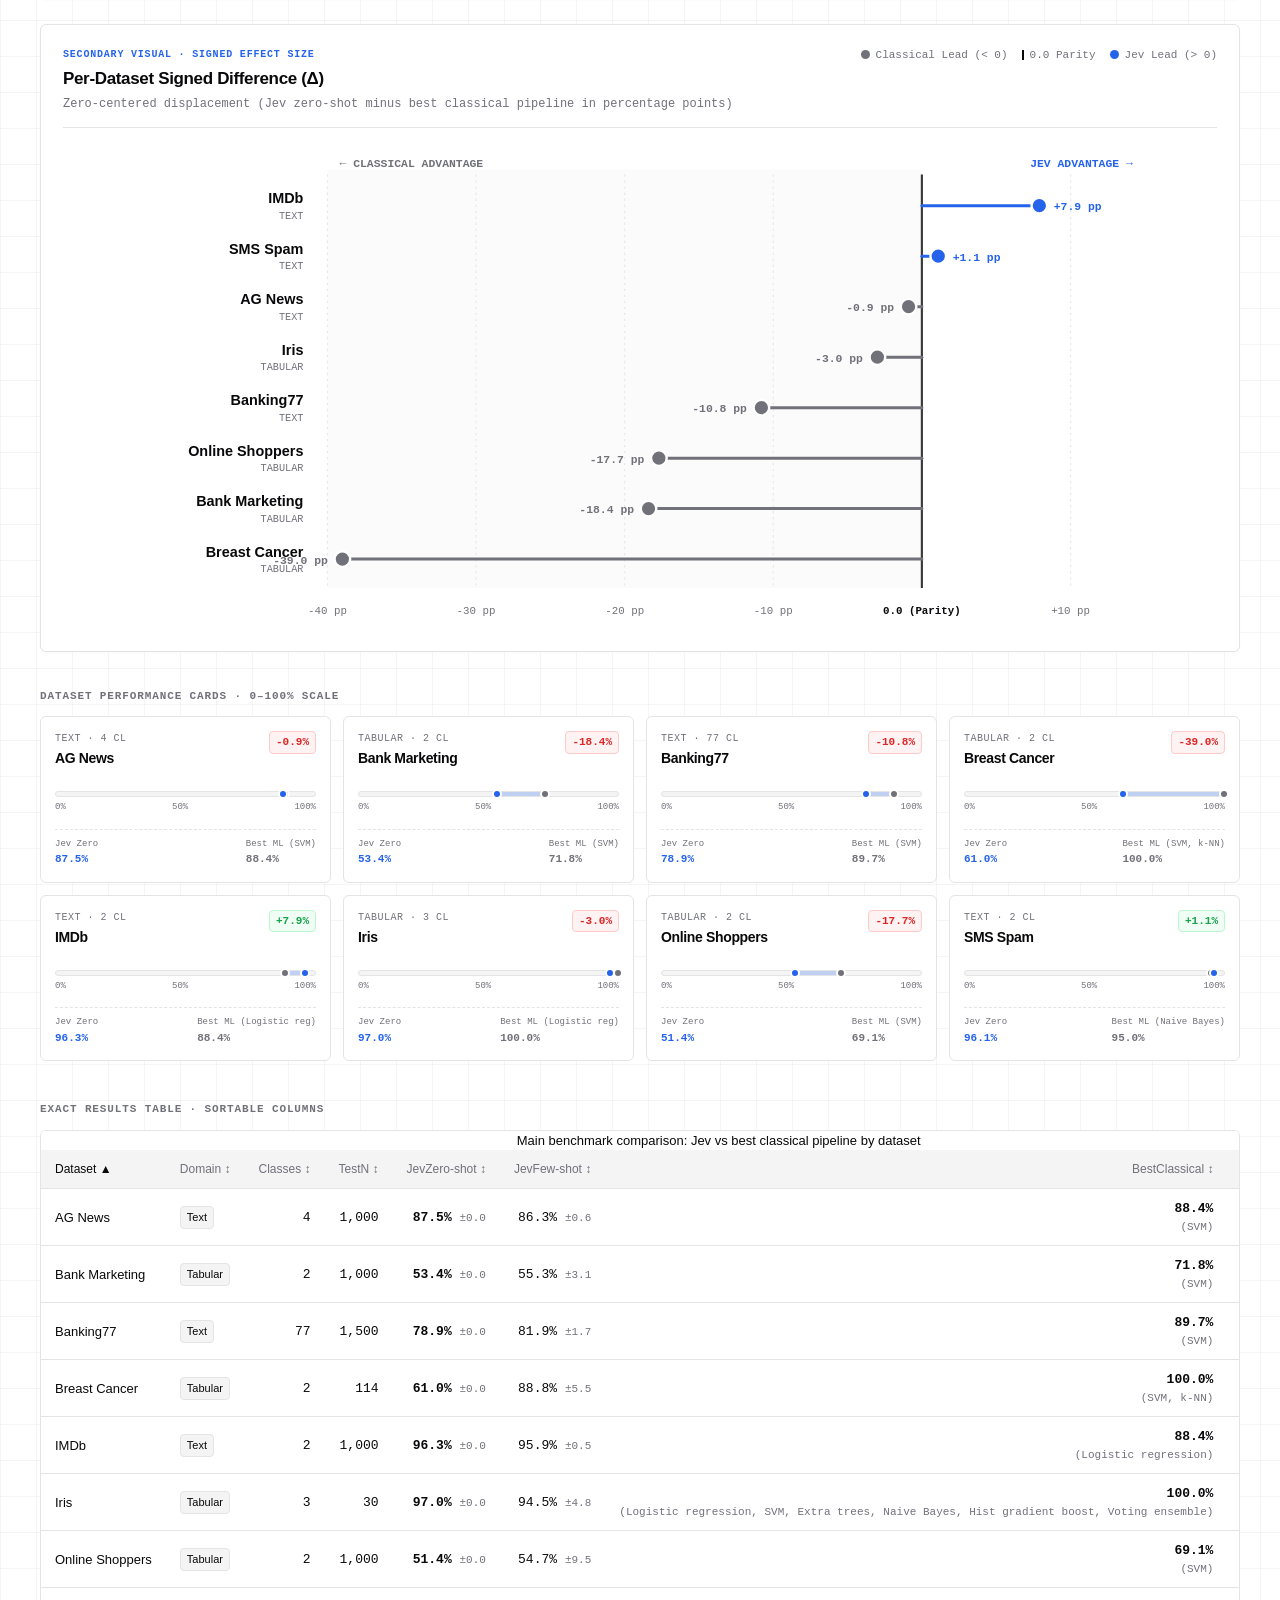
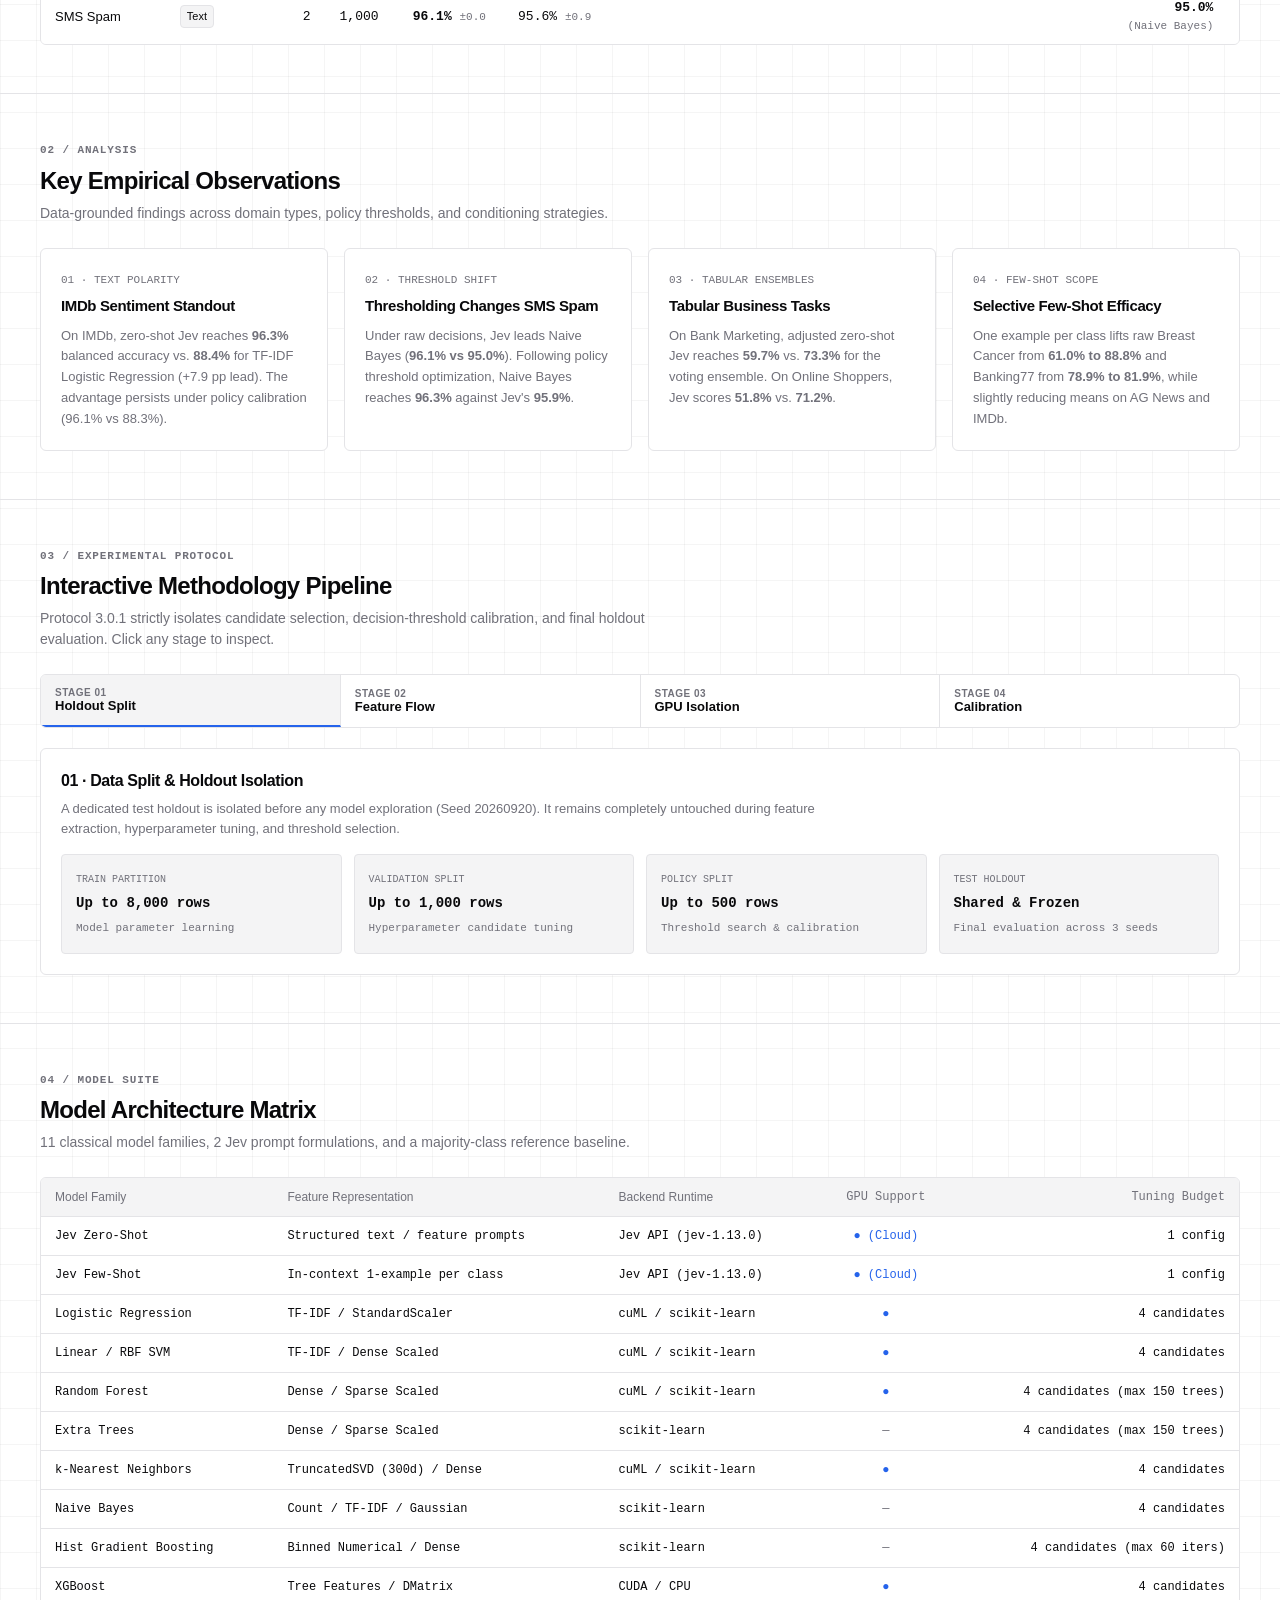
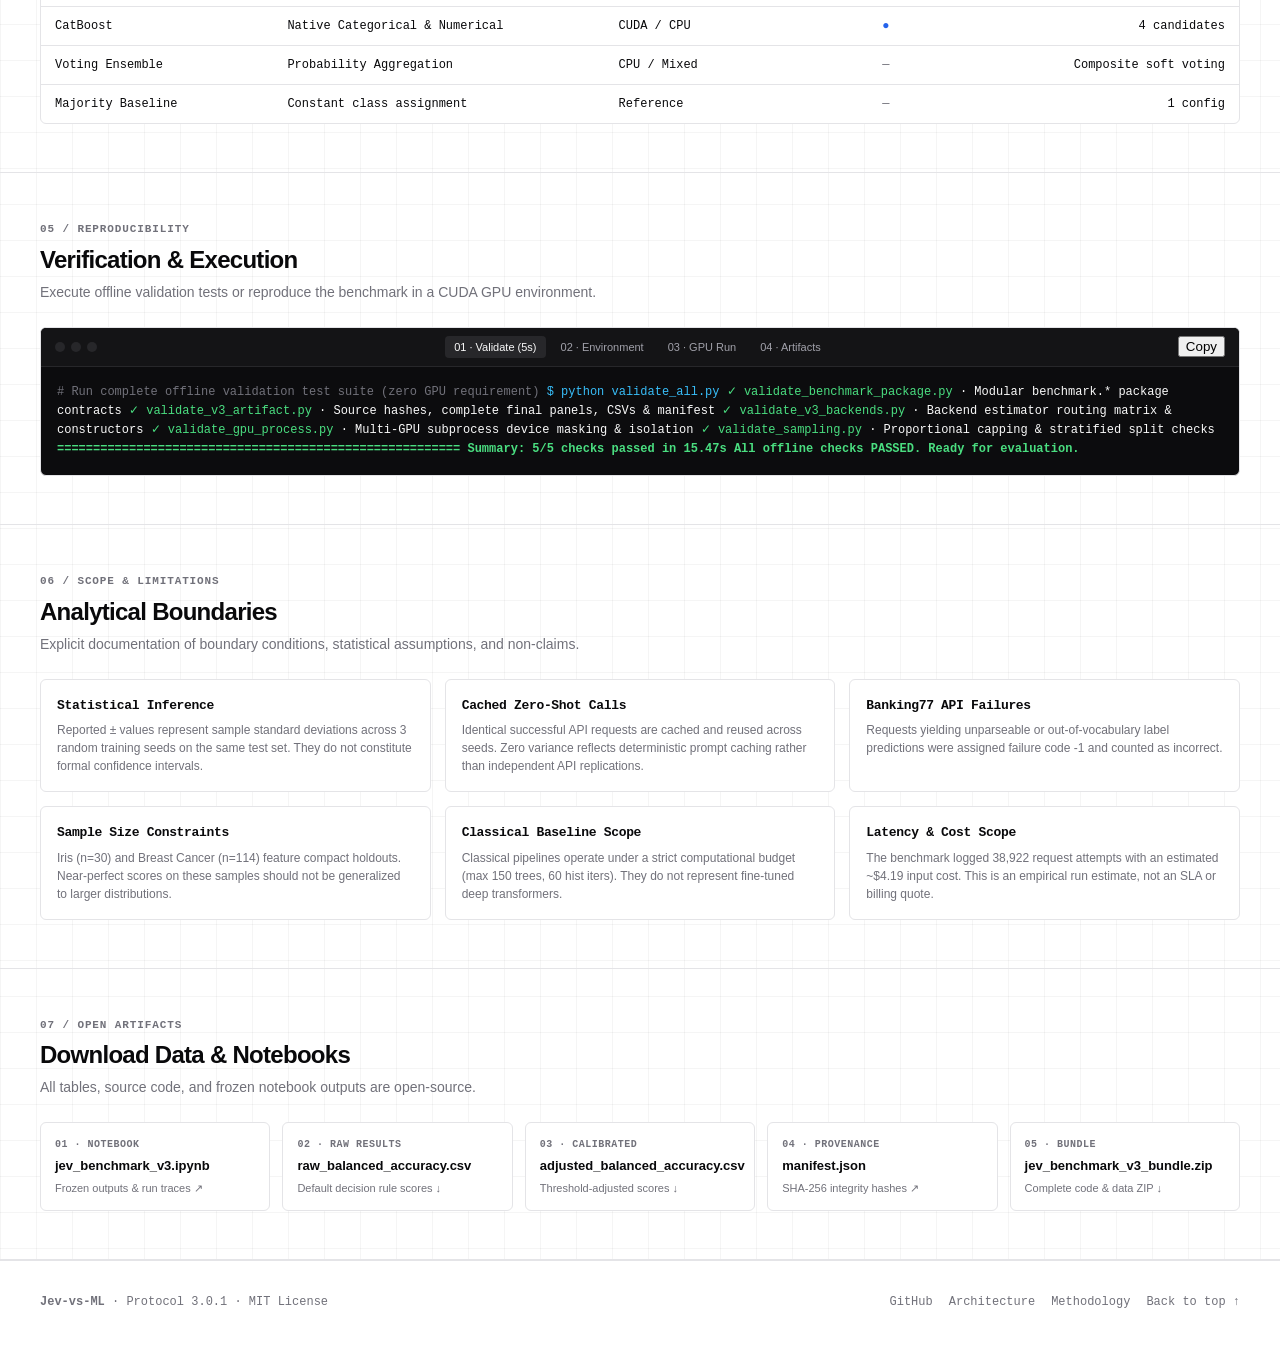
==== commit f8490bac: "feat(viz): redesign benchmark visualizations with full-width range comparison and zero-centered dot " ====
--- a/docs/index.html
+++ b/docs/index.html
@@ -11,9 +11,9 @@
   <meta property="og:url" content="https://mugenkyou.github.io/JEV-VS-ML/">
   <meta name="twitter:card" content="summary_large_image">
   <link rel="icon" href="assets/favicon.svg" type="image/svg+xml">
-  <link rel="stylesheet" href="assets/report.css?v=7b0a5ca0dc77">
+  <link rel="stylesheet" href="assets/report.css?v=49c59d5c3b15">
   <script defer src="assets/data.js?v=7a61ceaab5ba"></script>
-  <script defer src="assets/report.js?v=3d2f46ec8f35"></script>
+  <script defer src="assets/report.js?v=3d1abdffecca"></script>
 </head>
 <body>
   <!-- Minimal Header -->
@@ -96,7 +96,7 @@
                 <path d="M 180 30 L 70 80 M 180 30 L 140 90 M 180 30 L 220 90 M 180 30 L 290 80" stroke="var(--border)" stroke-width="1.5" stroke-dasharray="3 3"/>
                 <path d="M 70 80 L 50 160 M 70 80 L 110 160 M 140 90 L 110 160 M 140 90 L 150 160" stroke="var(--border)" stroke-width="1.2"/>
                 <path d="M 220 90 L 210 160 M 220 90 L 250 160 M 290 80 L 250 160 M 290 80 L 310 160" stroke="var(--border)" stroke-width="1.2"/>
-                
+
                 <!-- Center Jev Node -->
                 <circle cx="180" cy="30" r="16" fill="var(--bar-jev)" stroke="var(--card)" stroke-width="3"/>
                 <text x="180" y="34" text-anchor="middle" font-size="10" font-weight="700" fill="#ffffff" font-family="ui-monospace, monospace">JEV</text>
@@ -230,40 +230,65 @@
           </div>
         </div>
 
-        <!-- Interactive Visuals Grid (Dumbbell + Diverging Difference) (WOW #2) -->
-        <div id="visuals" class="visuals-grid">
-          <!-- Dumbbell Comparison Chart -->
-          <div class="vis-card">
+        <!-- Main Visual Benchmark Explorer -->
+        <div id="visuals" class="visuals-stack">
+          <!-- 1. Primary Hero Visual: Full-Width Performance Range Comparison -->
+          <div class="vis-card vis-card-hero">
             <div class="vis-head">
-              <div>
+              <div class="vis-head-main">
+                <div class="vis-badge-tag font-mono">Primary Visual · Range Comparison</div>
                 <h3 class="vis-title">Performance Range Comparison</h3>
-                <span class="font-mono text-muted" style="font-size: 0.6875rem;">Balanced Accuracy (%) · Click any row to inspect</span>
+                <p class="vis-subtitle font-mono">Balanced Accuracy (%) on test holdout · One row per dataset · Direct signed Δ displacement</p>
+              </div>
+
+              <div class="vis-head-controls">
+                <div class="vis-sort-group font-mono">
+                  <span class="control-label">Sort By:</span>
+                  <div class="segmented-control vis-sort-control">
+                    <button type="button" class="sort-btn active" data-chart-sort="delta">Δ Delta</button>
+                    <button type="button" class="sort-btn" data-chart-sort="dataset">Dataset</button>
+                    <button type="button" class="sort-btn" data-chart-sort="jev">Jev</button>
+                    <button type="button" class="sort-btn" data-chart-sort="classic">Classical</button>
+                  </div>
+                </div>
+
+                <div class="vis-legend font-mono">
+                  <span class="vis-legend-item"><span class="vis-swatch jev"></span> Jev Zero-Shot</span>
+                  <span class="vis-legend-item"><span class="vis-swatch classic"></span> Best Classical ML</span>
+                  <span class="vis-legend-item"><span class="vis-swatch-line"></span> Range Span</span>
+                </div>
+              </div>
+            </div>
+
+            <!-- Desktop / Tablet Range SVG View -->
+            <div id="dumbbell-chart-wrap" class="chart-svg-container chart-desktop-view">
+              <svg class="range-hero-svg" viewBox="0 0 960 512" width="100%" height="512" aria-label="Jev vs Classical Balanced Accuracy Range Comparison Plot"><line x1="220.0" y1="18" x2="220.0" y2="476" stroke="var(--border)" stroke-width="1" stroke-dasharray="2 3" opacity="0.6"/><text x="220.0" y="498" text-anchor="middle" font-size="10" font-family="ui-monospace, monospace" fill="var(--muted-foreground)">40%</text><line x1="310.0" y1="18" x2="310.0" y2="476" stroke="var(--border)" stroke-width="1" stroke-dasharray="2 3" opacity="0.6"/><text x="310.0" y="498" text-anchor="middle" font-size="10" font-family="ui-monospace, monospace" fill="var(--muted-foreground)">50%</text><line x1="400.0" y1="18" x2="400.0" y2="476" stroke="var(--border)" stroke-width="1" stroke-dasharray="2 3" opacity="0.6"/><text x="400.0" y="498" text-anchor="middle" font-size="10" font-family="ui-monospace, monospace" fill="var(--muted-foreground)">60%</text><line x1="490.0" y1="18" x2="490.0" y2="476" stroke="var(--border)" stroke-width="1" stroke-dasharray="2 3" opacity="0.6"/><text x="490.0" y="498" text-anchor="middle" font-size="10" font-family="ui-monospace, monospace" fill="var(--muted-foreground)">70%</text><line x1="580.0" y1="18" x2="580.0" y2="476" stroke="var(--border)" stroke-width="1" stroke-dasharray="2 3" opacity="0.6"/><text x="580.0" y="498" text-anchor="middle" font-size="10" font-family="ui-monospace, monospace" fill="var(--muted-foreground)">80%</text><line x1="670.0" y1="18" x2="670.0" y2="476" stroke="var(--border)" stroke-width="1" stroke-dasharray="2 3" opacity="0.6"/><text x="670.0" y="498" text-anchor="middle" font-size="10" font-family="ui-monospace, monospace" fill="var(--muted-foreground)">90%</text><line x1="760.0" y1="18" x2="760.0" y2="476" stroke="var(--border)" stroke-width="1" stroke-dasharray="2 3" opacity="0.6"/><text x="760.0" y="498" text-anchor="middle" font-size="10" font-family="ui-monospace, monospace" fill="var(--muted-foreground)">100%</text><text x="220" y="16" font-size="10" font-family="ui-monospace, monospace" fill="var(--muted-foreground)" font-weight="600">BALANCED ACCURACY SCALE</text><text x="820" y="16" font-size="10" font-family="ui-monospace, monospace" fill="var(--muted-foreground)" font-weight="600">SIGNED Δ (pp)</text><g class="range-row" data-dataset="IMDb" tabindex="0" role="button" onclick="window.openDrawer('IMDb')"><rect x="0" y="32" width="960" height="56" fill="transparent" class="row-hover-bg" rx="4"/><text x="200" y="50" text-anchor="end" font-size="12.5" font-weight="600" fill="var(--foreground)">IMDb</text><text x="200" y="64" text-anchor="end" font-size="9" font-family="ui-monospace, monospace" fill="var(--muted-foreground)">TEXT · 2 CL</text><line x1="220" y1="52" x2="760" y2="52" stroke="var(--border)" stroke-width="1.5" opacity="0.4"/><line x1="655.6" y1="52" x2="726.6999999999999" y2="52" stroke="var(--bar-jev)" stroke-width="3.5" stroke-linecap="round"/><circle cx="655.6" cy="52" r="6" fill="var(--bar-classic)" stroke="var(--card)" stroke-width="2"/><circle cx="726.6999999999999" cy="52" r="7" fill="var(--bar-jev)" stroke="var(--card)" stroke-width="2"/><text x="655.6" y="42" text-anchor="middle" font-size="9.5" font-family="ui-monospace, monospace" fill="var(--muted-foreground)">88.4%</text><text x="726.6999999999999" y="42" text-anchor="middle" font-size="9.5" font-family="ui-monospace, monospace" font-weight="700" fill="var(--bar-jev)">96.3%</text><rect x="820" y="41" width="68" height="22" rx="4" fill="var(--delta-pos-bg)" stroke="var(--delta-pos-fg)" stroke-opacity="0.3"/><text x="854" y="56" text-anchor="middle" font-size="10.5" font-family="ui-monospace, monospace" font-weight="700" fill="var(--delta-pos-fg)">+7.9 pp</text><text x="898" y="56" text-anchor="start" font-size="9" font-family="ui-monospace, monospace" fill="var(--muted-foreground)" class="editorial-tag">Largest Jev Lead</text></g><g class="range-row" data-dataset="SMS Spam" tabindex="0" role="button" onclick="window.openDrawer('SMS Spam')"><rect x="0" y="88" width="960" height="56" fill="transparent" class="row-hover-bg" rx="4"/><text x="200" y="106" text-anchor="end" font-size="12.5" font-weight="600" fill="var(--foreground)">SMS Spam</text><text x="200" y="120" text-anchor="end" font-size="9" font-family="ui-monospace, monospace" fill="var(--muted-foreground)">TEXT · 2 CL</text><line x1="220" y1="108" x2="760" y2="108" stroke="var(--border)" stroke-width="1.5" opacity="0.4"/><line x1="715.0" y1="108" x2="724.9" y2="108" stroke="var(--bar-jev)" stroke-width="3.5" stroke-linecap="round"/><circle cx="715.0" cy="108" r="6" fill="var(--bar-classic)" stroke="var(--card)" stroke-width="2"/><circle cx="724.9" cy="108" r="7" fill="var(--bar-jev)" stroke="var(--card)" stroke-width="2"/><text x="738.9" y="100" text-anchor="start" font-size="9" font-family="ui-monospace, monospace" fill="var(--bar-jev)" font-weight="600">Jev 96.1%</text><text x="738.9" y="116" text-anchor="start" font-size="9" font-family="ui-monospace, monospace" fill="var(--muted-foreground)">ML 95.0%</text><rect x="820" y="97" width="68" height="22" rx="4" fill="var(--delta-pos-bg)" stroke="var(--delta-pos-fg)" stroke-opacity="0.3"/><text x="854" y="112" text-anchor="middle" font-size="10.5" font-family="ui-monospace, monospace" font-weight="700" fill="var(--delta-pos-fg)">+1.1 pp</text><text x="898" y="112" text-anchor="start" font-size="9" font-family="ui-monospace, monospace" fill="var(--muted-foreground)" class="editorial-tag">Near Parity</text></g><g class="range-row" data-dataset="AG News" tabindex="0" role="button" onclick="window.openDrawer('AG News')"><rect x="0" y="144" width="960" height="56" fill="transparent" class="row-hover-bg" rx="4"/><text x="200" y="162" text-anchor="end" font-size="12.5" font-weight="600" fill="var(--foreground)">AG News</text><text x="200" y="176" text-anchor="end" font-size="9" font-family="ui-monospace, monospace" fill="var(--muted-foreground)">TEXT · 4 CL</text><line x1="220" y1="164" x2="760" y2="164" stroke="var(--border)" stroke-width="1.5" opacity="0.4"/><line x1="647.5" y1="164" x2="655.6" y2="164" stroke="var(--bar-classic)" stroke-width="3.5" stroke-linecap="round"/><circle cx="655.6" cy="164" r="6" fill="var(--bar-classic)" stroke="var(--card)" stroke-width="2"/><circle cx="647.5" cy="164" r="7" fill="var(--bar-jev)" stroke="var(--card)" stroke-width="2"/><text x="669.6" y="156" text-anchor="start" font-size="9" font-family="ui-monospace, monospace" fill="var(--bar-jev)" font-weight="600">Jev 87.5%</text><text x="669.6" y="172" text-anchor="start" font-size="9" font-family="ui-monospace, monospace" fill="var(--muted-foreground)">ML 88.4%</text><rect x="820" y="153" width="68" height="22" rx="4" fill="var(--secondary)" stroke="var(--muted-foreground)" stroke-opacity="0.3"/><text x="854" y="168" text-anchor="middle" font-size="10.5" font-family="ui-monospace, monospace" font-weight="700" fill="var(--muted-foreground)">-0.9 pp</text><text x="898" y="168" text-anchor="start" font-size="9" font-family="ui-monospace, monospace" fill="var(--muted-foreground)" class="editorial-tag">Near Parity</text></g><g class="range-row" data-dataset="Iris" tabindex="0" role="button" onclick="window.openDrawer('Iris')"><rect x="0" y="200" width="960" height="56" fill="transparent" class="row-hover-bg" rx="4"/><text x="200" y="218" text-anchor="end" font-size="12.5" font-weight="600" fill="var(--foreground)">Iris</text><text x="200" y="232" text-anchor="end" font-size="9" font-family="ui-monospace, monospace" fill="var(--muted-foreground)">TABULAR · 3 CL</text><line x1="220" y1="220" x2="760" y2="220" stroke="var(--border)" stroke-width="1.5" opacity="0.4"/><line x1="733.0" y1="220" x2="760.0" y2="220" stroke="var(--bar-classic)" stroke-width="3.5" stroke-linecap="round"/><circle cx="760.0" cy="220" r="6" fill="var(--bar-classic)" stroke="var(--card)" stroke-width="2"/><circle cx="733.0" cy="220" r="7" fill="var(--bar-jev)" stroke="var(--card)" stroke-width="2"/><text x="774.0" y="212" text-anchor="start" font-size="9" font-family="ui-monospace, monospace" fill="var(--bar-jev)" font-weight="600">Jev 97.0%</text><text x="774.0" y="228" text-anchor="start" font-size="9" font-family="ui-monospace, monospace" fill="var(--muted-foreground)">ML 100.0%</text><rect x="820" y="209" width="68" height="22" rx="4" fill="var(--delta-neg-bg)" stroke="var(--delta-neg-fg)" stroke-opacity="0.3"/><text x="854" y="224" text-anchor="middle" font-size="10.5" font-family="ui-monospace, monospace" font-weight="700" fill="var(--delta-neg-fg)">-3.0 pp</text></g><g class="range-row" data-dataset="Banking77" tabindex="0" role="button" onclick="window.openDrawer('Banking77')"><rect x="0" y="256" width="960" height="56" fill="transparent" class="row-hover-bg" rx="4"/><text x="200" y="274" text-anchor="end" font-size="12.5" font-weight="600" fill="var(--foreground)">Banking77</text><text x="200" y="288" text-anchor="end" font-size="9" font-family="ui-monospace, monospace" fill="var(--muted-foreground)">TEXT · 77 CL</text><line x1="220" y1="276" x2="760" y2="276" stroke="var(--border)" stroke-width="1.5" opacity="0.4"/><line x1="570.1" y1="276" x2="667.3" y2="276" stroke="var(--bar-classic)" stroke-width="3.5" stroke-linecap="round"/><circle cx="667.3" cy="276" r="6" fill="var(--bar-classic)" stroke="var(--card)" stroke-width="2"/><circle cx="570.1" cy="276" r="7" fill="var(--bar-jev)" stroke="var(--card)" stroke-width="2"/><text x="667.3" y="266" text-anchor="middle" font-size="9.5" font-family="ui-monospace, monospace" fill="var(--muted-foreground)">89.7%</text><text x="570.1" y="266" text-anchor="middle" font-size="9.5" font-family="ui-monospace, monospace" font-weight="700" fill="var(--bar-jev)">78.9%</text><rect x="820" y="265" width="68" height="22" rx="4" fill="var(--delta-neg-bg)" stroke="var(--delta-neg-fg)" stroke-opacity="0.3"/><text x="854" y="280" text-anchor="middle" font-size="10.5" font-family="ui-monospace, monospace" font-weight="700" fill="var(--delta-neg-fg)">-10.8 pp</text></g><g class="range-row" data-dataset="Online Shoppers" tabindex="0" role="button" onclick="window.openDrawer('Online Shoppers')"><rect x="0" y="312" width="960" height="56" fill="transparent" class="row-hover-bg" rx="4"/><text x="200" y="330" text-anchor="end" font-size="12.5" font-weight="600" fill="var(--foreground)">Online Shoppers</text><text x="200" y="344" text-anchor="end" font-size="9" font-family="ui-monospace, monospace" fill="var(--muted-foreground)">TABULAR · 2 CL</text><line x1="220" y1="332" x2="760" y2="332" stroke="var(--border)" stroke-width="1.5" opacity="0.4"/><line x1="322.59999999999997" y1="332" x2="481.9" y2="332" stroke="var(--bar-classic)" stroke-width="3.5" stroke-linecap="round"/><circle cx="481.9" cy="332" r="6" fill="var(--bar-classic)" stroke="var(--card)" stroke-width="2"/><circle cx="322.59999999999997" cy="332" r="7" fill="var(--bar-jev)" stroke="var(--card)" stroke-width="2"/><text x="481.9" y="322" text-anchor="middle" font-size="9.5" font-family="ui-monospace, monospace" fill="var(--muted-foreground)">69.1%</text><text x="322.59999999999997" y="322" text-anchor="middle" font-size="9.5" font-family="ui-monospace, monospace" font-weight="700" fill="var(--bar-jev)">51.4%</text><rect x="820" y="321" width="68" height="22" rx="4" fill="var(--delta-neg-bg)" stroke="var(--delta-neg-fg)" stroke-opacity="0.3"/><text x="854" y="336" text-anchor="middle" font-size="10.5" font-family="ui-monospace, monospace" font-weight="700" fill="var(--delta-neg-fg)">-17.7 pp</text></g><g class="range-row" data-dataset="Bank Marketing" tabindex="0" role="button" onclick="window.openDrawer('Bank Marketing')"><rect x="0" y="368" width="960" height="56" fill="transparent" class="row-hover-bg" rx="4"/><text x="200" y="386" text-anchor="end" font-size="12.5" font-weight="600" fill="var(--foreground)">Bank Marketing</text><text x="200" y="400" text-anchor="end" font-size="9" font-family="ui-monospace, monospace" fill="var(--muted-foreground)">TABULAR · 2 CL</text><line x1="220" y1="388" x2="760" y2="388" stroke="var(--border)" stroke-width="1.5" opacity="0.4"/><line x1="340.59999999999997" y1="388" x2="506.19999999999993" y2="388" stroke="var(--bar-classic)" stroke-width="3.5" stroke-linecap="round"/><circle cx="506.19999999999993" cy="388" r="6" fill="var(--bar-classic)" stroke="var(--card)" stroke-width="2"/><circle cx="340.59999999999997" cy="388" r="7" fill="var(--bar-jev)" stroke="var(--card)" stroke-width="2"/><text x="506.19999999999993" y="378" text-anchor="middle" font-size="9.5" font-family="ui-monospace, monospace" fill="var(--muted-foreground)">71.8%</text><text x="340.59999999999997" y="378" text-anchor="middle" font-size="9.5" font-family="ui-monospace, monospace" font-weight="700" fill="var(--bar-jev)">53.4%</text><rect x="820" y="377" width="68" height="22" rx="4" fill="var(--delta-neg-bg)" stroke="var(--delta-neg-fg)" stroke-opacity="0.3"/><text x="854" y="392" text-anchor="middle" font-size="10.5" font-family="ui-monospace, monospace" font-weight="700" fill="var(--delta-neg-fg)">-18.4 pp</text></g><g class="range-row" data-dataset="Breast Cancer" tabindex="0" role="button" onclick="window.openDrawer('Breast Cancer')"><rect x="0" y="424" width="960" height="56" fill="transparent" class="row-hover-bg" rx="4"/><text x="200" y="442" text-anchor="end" font-size="12.5" font-weight="600" fill="var(--foreground)">Breast Cancer</text><text x="200" y="456" text-anchor="end" font-size="9" font-family="ui-monospace, monospace" fill="var(--muted-foreground)">TABULAR · 2 CL</text><line x1="220" y1="444" x2="760" y2="444" stroke="var(--border)" stroke-width="1.5" opacity="0.4"/><line x1="409.0" y1="444" x2="760.0" y2="444" stroke="var(--bar-classic)" stroke-width="3.5" stroke-linecap="round"/><circle cx="760.0" cy="444" r="6" fill="var(--bar-classic)" stroke="var(--card)" stroke-width="2"/><circle cx="409.0" cy="444" r="7" fill="var(--bar-jev)" stroke="var(--card)" stroke-width="2"/><text x="760.0" y="434" text-anchor="middle" font-size="9.5" font-family="ui-monospace, monospace" fill="var(--muted-foreground)">100.0%</text><text x="409.0" y="434" text-anchor="middle" font-size="9.5" font-family="ui-monospace, monospace" font-weight="700" fill="var(--bar-jev)">61.0%</text><rect x="820" y="433" width="68" height="22" rx="4" fill="var(--delta-neg-bg)" stroke="var(--delta-neg-fg)" stroke-opacity="0.3"/><text x="854" y="448" text-anchor="middle" font-size="10.5" font-family="ui-monospace, monospace" font-weight="700" fill="var(--delta-neg-fg)">-39.0 pp</text><text x="898" y="448" text-anchor="start" font-size="9" font-family="ui-monospace, monospace" fill="var(--muted-foreground)" class="editorial-tag">Largest ML Lead</text></g></svg>
+            </div>
+
+            <!-- Dedicated Mobile Comparison Rows View -->
+            <div id="mobile-range-list" class="chart-mobile-view"></div>
+          </div>
+
+          <!-- 2. Secondary Visual: Zero-Centered Signed Difference Plot -->
+          <div class="vis-card vis-card-secondary">
+            <div class="vis-head">
+              <div class="vis-head-main">
+                <div class="vis-badge-tag font-mono">Secondary Visual · Signed Effect Size</div>
+                <h3 class="vis-title">Per-Dataset Signed Difference (Δ)</h3>
+                <p class="vis-subtitle font-mono">Zero-centered displacement (Jev zero-shot minus best classical pipeline in percentage points)</p>
               </div>
               <div class="vis-legend font-mono">
-                <span class="vis-legend-item"><span class="vis-swatch jev"></span> Jev Zero-Shot</span>
-                <span class="vis-legend-item"><span class="vis-swatch classic"></span> Best Classical ML</span>
+                <span class="vis-legend-item"><span class="vis-swatch classic"></span> Classical Lead (&lt; 0)</span>
+                <span class="vis-legend-item"><span class="vis-swatch-zero"></span> 0.0 Parity</span>
+                <span class="vis-legend-item"><span class="vis-swatch jev"></span> Jev Lead (&gt; 0)</span>
               </div>
             </div>
-            <div id="dumbbell-chart-wrap" class="chart-svg-container">
-              <svg class="dumbbell-svg" viewBox="0 0 800 402" width="100%" height="402" aria-label="Jev vs Classical Balanced Accuracy Dumbbell Plot"><line x1="150.0" y1="20" x2="150.0" y2="372" stroke="var(--border)" stroke-width="1" stroke-dasharray="3 3"/><text x="150.0" y="392" text-anchor="middle" font-size="10" font-family="ui-monospace, monospace" fill="var(--muted-foreground)">0%</text><line x1="300.0" y1="20" x2="300.0" y2="372" stroke="var(--border)" stroke-width="1" stroke-dasharray="3 3"/><text x="300.0" y="392" text-anchor="middle" font-size="10" font-family="ui-monospace, monospace" fill="var(--muted-foreground)">25%</text><line x1="450.0" y1="20" x2="450.0" y2="372" stroke="var(--border)" stroke-width="1" stroke-dasharray="3 3"/><text x="450.0" y="392" text-anchor="middle" font-size="10" font-family="ui-monospace, monospace" fill="var(--muted-foreground)">50%</text><line x1="600.0" y1="20" x2="600.0" y2="372" stroke="var(--border)" stroke-width="1" stroke-dasharray="3 3"/><text x="600.0" y="392" text-anchor="middle" font-size="10" font-family="ui-monospace, monospace" fill="var(--muted-foreground)">75%</text><line x1="750.0" y1="20" x2="750.0" y2="372" stroke="var(--border)" stroke-width="1" stroke-dasharray="3 3"/><text x="750.0" y="392" text-anchor="middle" font-size="10" font-family="ui-monospace, monospace" fill="var(--muted-foreground)">100%</text><g class="dumbbell-row" data-dataset="AG News" tabindex="0" role="button"><text x="140" y="46" text-anchor="end" font-size="12" font-weight="600" fill="var(--foreground)">AG News</text><line x1="675.0" y1="42" x2="680.4" y2="42" stroke="var(--muted-foreground)" stroke-width="2" stroke-opacity="0.6"/><circle cx="680.4" cy="42" r="5.5" fill="var(--bar-classic)" stroke="var(--card)" stroke-width="2"/><circle cx="675.0" cy="42" r="6.5" fill="var(--bar-jev)" stroke="var(--card)" stroke-width="2"/><text x="692.4" y="45" text-anchor="start" font-size="9" font-family="ui-monospace, monospace" fill="var(--muted-foreground)">Jev 87.5% / ML 88.4%</text></g><g class="dumbbell-row" data-dataset="Banking77" tabindex="0" role="button"><text x="140" y="90" text-anchor="end" font-size="12" font-weight="600" fill="var(--foreground)">Banking77</text><line x1="623.4000000000001" y1="86" x2="688.2" y2="86" stroke="var(--muted-foreground)" stroke-width="2" stroke-opacity="0.6"/><circle cx="688.2" cy="86" r="5.5" fill="var(--bar-classic)" stroke="var(--card)" stroke-width="2"/><circle cx="623.4000000000001" cy="86" r="6.5" fill="var(--bar-jev)" stroke="var(--card)" stroke-width="2"/><text x="688.2" y="77" text-anchor="middle" font-size="9" font-family="ui-monospace, monospace" fill="var(--muted-foreground)">89.7%</text><text x="623.4000000000001" y="77" text-anchor="middle" font-size="9" font-family="ui-monospace, monospace" font-weight="700" fill="var(--bar-jev)">78.9%</text></g><g class="dumbbell-row" data-dataset="SMS Spam" tabindex="0" role="button"><text x="140" y="134" text-anchor="end" font-size="12" font-weight="600" fill="var(--foreground)">SMS Spam</text><line x1="720.0" y1="130" x2="726.6" y2="130" stroke="var(--accent)" stroke-width="2" stroke-opacity="0.6"/><circle cx="720.0" cy="130" r="5.5" fill="var(--bar-classic)" stroke="var(--card)" stroke-width="2"/><circle cx="726.6" cy="130" r="6.5" fill="var(--bar-jev)" stroke="var(--card)" stroke-width="2"/><text x="738.6" y="133" text-anchor="start" font-size="9" font-family="ui-monospace, monospace" fill="var(--muted-foreground)">Jev 96.1% / ML 95.0%</text></g><g class="dumbbell-row" data-dataset="IMDb" tabindex="0" role="button"><text x="140" y="178" text-anchor="end" font-size="12" font-weight="600" fill="var(--foreground)">IMDb</text><line x1="680.4" y1="174" x2="727.8" y2="174" stroke="var(--accent)" stroke-width="2" stroke-opacity="0.6"/><circle cx="680.4" cy="174" r="5.5" fill="var(--bar-classic)" stroke="var(--card)" stroke-width="2"/><circle cx="727.8" cy="174" r="6.5" fill="var(--bar-jev)" stroke="var(--card)" stroke-width="2"/><text x="680.4" y="165" text-anchor="middle" font-size="9" font-family="ui-monospace, monospace" fill="var(--muted-foreground)">88.4%</text><text x="727.8" y="165" text-anchor="middle" font-size="9" font-family="ui-monospace, monospace" font-weight="700" fill="var(--bar-jev)">96.3%</text></g><g class="dumbbell-row" data-dataset="Bank Marketing" tabindex="0" role="button"><text x="140" y="222" text-anchor="end" font-size="12" font-weight="600" fill="var(--foreground)">Bank Marketing</text><line x1="470.40000000000003" y1="218" x2="580.8" y2="218" stroke="var(--muted-foreground)" stroke-width="2" stroke-opacity="0.6"/><circle cx="580.8" cy="218" r="5.5" fill="var(--bar-classic)" stroke="var(--card)" stroke-width="2"/><circle cx="470.40000000000003" cy="218" r="6.5" fill="var(--bar-jev)" stroke="var(--card)" stroke-width="2"/><text x="580.8" y="209" text-anchor="middle" font-size="9" font-family="ui-monospace, monospace" fill="var(--muted-foreground)">71.8%</text><text x="470.40000000000003" y="209" text-anchor="middle" font-size="9" font-family="ui-monospace, monospace" font-weight="700" fill="var(--bar-jev)">53.4%</text></g><g class="dumbbell-row" data-dataset="Online Shoppers" tabindex="0" role="button"><text x="140" y="266" text-anchor="end" font-size="12" font-weight="600" fill="var(--foreground)">Online Shoppers</text><line x1="458.40000000000003" y1="262" x2="564.5999999999999" y2="262" stroke="var(--muted-foreground)" stroke-width="2" stroke-opacity="0.6"/><circle cx="564.5999999999999" cy="262" r="5.5" fill="var(--bar-classic)" stroke="var(--card)" stroke-width="2"/><circle cx="458.40000000000003" cy="262" r="6.5" fill="var(--bar-jev)" stroke="var(--card)" stroke-width="2"/><text x="564.5999999999999" y="253" text-anchor="middle" font-size="9" font-family="ui-monospace, monospace" fill="var(--muted-foreground)">69.1%</text><text x="458.40000000000003" y="253" text-anchor="middle" font-size="9" font-family="ui-monospace, monospace" font-weight="700" fill="var(--bar-jev)">51.4%</text></g><g class="dumbbell-row" data-dataset="Breast Cancer" tabindex="0" role="button"><text x="140" y="310" text-anchor="end" font-size="12" font-weight="600" fill="var(--foreground)">Breast Cancer</text><line x1="516.0" y1="306" x2="750.0" y2="306" stroke="var(--muted-foreground)" stroke-width="2" stroke-opacity="0.6"/><circle cx="750.0" cy="306" r="5.5" fill="var(--bar-classic)" stroke="var(--card)" stroke-width="2"/><circle cx="516.0" cy="306" r="6.5" fill="var(--bar-jev)" stroke="var(--card)" stroke-width="2"/><text x="750.0" y="297" text-anchor="middle" font-size="9" font-family="ui-monospace, monospace" fill="var(--muted-foreground)">100.0%</text><text x="516.0" y="297" text-anchor="middle" font-size="9" font-family="ui-monospace, monospace" font-weight="700" fill="var(--bar-jev)">61.0%</text></g><g class="dumbbell-row" data-dataset="Iris" tabindex="0" role="button"><text x="140" y="354" text-anchor="end" font-size="12" font-weight="600" fill="var(--foreground)">Iris</text><line x1="732.0" y1="350" x2="750.0" y2="350" stroke="var(--muted-foreground)" stroke-width="2" stroke-opacity="0.6"/><circle cx="750.0" cy="350" r="5.5" fill="var(--bar-classic)" stroke="var(--card)" stroke-width="2"/><circle cx="732.0" cy="350" r="6.5" fill="var(--bar-jev)" stroke="var(--card)" stroke-width="2"/><text x="762.0" y="353" text-anchor="start" font-size="9" font-family="ui-monospace, monospace" fill="var(--muted-foreground)">Jev 97.0% / ML 100.0%</text></g></svg>
-            </div>
-          </div>
-
-          <!-- Diverging Difference Chart -->
-          <div class="vis-card">
-            <div class="vis-head">
-              <div>
-                <h3 class="vis-title">Per-Dataset Difference (Δ)</h3>
-                <span class="font-mono text-muted" style="font-size: 0.6875rem;">Signed difference vs best classical pipeline (pp)</span>
-              </div>
-              <div class="vis-legend font-mono">
-                <span class="vis-legend-item">← Classical Lead</span>
-                <span class="vis-legend-item">Jev Lead →</span>
-              </div>
-            </div>
-            <div id="diverging-chart-wrap" class="chart-svg-container">
-              <svg class="diverging-svg" viewBox="0 0 800 349" width="100%" height="349" aria-label="Diverging Delta Chart"><line x1="160.0" y1="20" x2="160.0" y2="324" stroke="var(--border)" stroke-width="1" stroke-dasharray="2 2"/><text x="160.0" y="341" text-anchor="middle" font-size="9" font-family="ui-monospace, monospace" fill="var(--muted-foreground)">-40pp</text><line x1="265.45454545454544" y1="20" x2="265.45454545454544" y2="324" stroke="var(--border)" stroke-width="1" stroke-dasharray="2 2"/><text x="265.45454545454544" y="341" text-anchor="middle" font-size="9" font-family="ui-monospace, monospace" fill="var(--muted-foreground)">-30pp</text><line x1="370.9090909090909" y1="20" x2="370.9090909090909" y2="324" stroke="var(--border)" stroke-width="1" stroke-dasharray="2 2"/><text x="370.9090909090909" y="341" text-anchor="middle" font-size="9" font-family="ui-monospace, monospace" fill="var(--muted-foreground)">-20pp</text><line x1="476.3636363636363" y1="20" x2="476.3636363636363" y2="324" stroke="var(--border)" stroke-width="1" stroke-dasharray="2 2"/><text x="476.3636363636363" y="341" text-anchor="middle" font-size="9" font-family="ui-monospace, monospace" fill="var(--muted-foreground)">-10pp</text><line x1="581.8181818181818" y1="20" x2="581.8181818181818" y2="324" stroke="var(--foreground)" stroke-width="1.5" /><text x="581.8181818181818" y="341" text-anchor="middle" font-size="9" font-family="ui-monospace, monospace" fill="var(--muted-foreground)">0.0</text><line x1="687.2727272727273" y1="20" x2="687.2727272727273" y2="324" stroke="var(--border)" stroke-width="1" stroke-dasharray="2 2"/><text x="687.2727272727273" y="341" text-anchor="middle" font-size="9" font-family="ui-monospace, monospace" fill="var(--muted-foreground)">+10pp</text><g class="diverging-row" data-dataset="AG News"><text x="150" y="43" text-anchor="end" font-size="11" font-weight="500" fill="var(--foreground)">AG News</text><rect x="572.3272727272727" y="32" width="9.49090909090915" height="14" fill="var(--bar-classic)" rx="2" opacity="0.85"/><text x="566.3272727272727" y="43" text-anchor="end" font-size="9" font-family="ui-monospace, monospace" font-weight="600" fill="var(--bar-classic)">-0.9 pp</text></g><g class="diverging-row" data-dataset="Banking77"><text x="150" y="81" text-anchor="end" font-size="11" font-weight="500" fill="var(--foreground)">Banking77</text><rect x="467.9272727272728" y="70" width="113.89090909090906" height="14" fill="var(--bar-classic)" rx="2" opacity="0.85"/><text x="461.9272727272727" y="81" text-anchor="end" font-size="9" font-family="ui-monospace, monospace" font-weight="600" fill="var(--bar-classic)">-10.8 pp</text></g><g class="diverging-row" data-dataset="SMS Spam"><text x="150" y="119" text-anchor="end" font-size="11" font-weight="500" fill="var(--foreground)">SMS Spam</text><rect x="581.8181818181818" y="108" width="11.59999999999994" height="14" fill="var(--delta-pos-fg)" rx="2" opacity="0.85"/><text x="599.4181818181817" y="119" text-anchor="start" font-size="9" font-family="ui-monospace, monospace" font-weight="600" fill="var(--delta-pos-fg)">+1.1 pp</text></g><g class="diverging-row" data-dataset="IMDb"><text x="150" y="157" text-anchor="end" font-size="11" font-weight="500" fill="var(--foreground)">IMDb</text><rect x="581.8181818181818" y="146" width="83.30909090909081" height="14" fill="var(--delta-pos-fg)" rx="2" opacity="0.85"/><text x="671.1272727272726" y="157" text-anchor="start" font-size="9" font-family="ui-monospace, monospace" font-weight="600" fill="var(--delta-pos-fg)">+7.9 pp</text></g><g class="diverging-row" data-dataset="Bank Marketing"><text x="150" y="195" text-anchor="end" font-size="11" font-weight="500" fill="var(--foreground)">Bank Marketing</text><rect x="387.7818181818182" y="184" width="194.03636363636363" height="14" fill="var(--bar-classic)" rx="2" opacity="0.85"/><text x="381.78181818181815" y="195" text-anchor="end" font-size="9" font-family="ui-monospace, monospace" font-weight="600" fill="var(--bar-classic)">-18.4 pp</text></g><g class="diverging-row" data-dataset="Online Shoppers"><text x="150" y="233" text-anchor="end" font-size="11" font-weight="500" fill="var(--foreground)">Online Shoppers</text><rect x="395.1636363636364" y="222" width="186.6545454545454" height="14" fill="var(--bar-classic)" rx="2" opacity="0.85"/><text x="389.16363636363633" y="233" text-anchor="end" font-size="9" font-family="ui-monospace, monospace" font-weight="600" fill="var(--bar-classic)">-17.7 pp</text></g><g class="diverging-row" data-dataset="Breast Cancer"><text x="150" y="271" text-anchor="end" font-size="11" font-weight="500" fill="var(--foreground)">Breast Cancer</text><rect x="170.54545454545453" y="260" width="411.2727272727273" height="14" fill="var(--bar-classic)" rx="2" opacity="0.85"/><text x="164.54545454545445" y="271" text-anchor="end" font-size="9" font-family="ui-monospace, monospace" font-weight="600" fill="var(--bar-classic)">-39.0 pp</text></g><g class="diverging-row" data-dataset="Iris"><text x="150" y="309" text-anchor="end" font-size="11" font-weight="500" fill="var(--foreground)">Iris</text><rect x="550.1818181818182" y="298" width="31.636363636363633" height="14" fill="var(--bar-classic)" rx="2" opacity="0.85"/><text x="544.1818181818181" y="309" text-anchor="end" font-size="9" font-family="ui-monospace, monospace" font-weight="600" fill="var(--bar-classic)">-3.0 pp</text></g></svg>
-            </div>
+
+            <div id="diverging-chart-wrap" class="chart-svg-container chart-desktop-view">
+              <svg class="diff-dot-svg" viewBox="0 0 960 400" width="100%" height="400" aria-label="Zero-Centered Signed Difference Plot"><rect x="220" y="18" width="494.5454545454545" height="348" fill="var(--secondary)" opacity="0.4"/><text x="230" y="16" font-size="9.5" font-family="ui-monospace, monospace" fill="var(--muted-foreground)" font-weight="600">← CLASSICAL ADVANTAGE</text><text x="890" y="16" text-anchor="end" font-size="9.5" font-family="ui-monospace, monospace" fill="var(--accent)" font-weight="600">JEV ADVANTAGE →</text><line x1="220.0" y1="22" x2="220.0" y2="366" stroke="var(--border)" stroke-width="1" stroke-dasharray="2 3" opacity="0.8"/><text x="220.0" y="388" text-anchor="middle" font-size="9" font-family="ui-monospace, monospace" font-weight="500" fill="var(--muted-foreground)">-40 pp</text><line x1="343.6" y1="22" x2="343.6" y2="366" stroke="var(--border)" stroke-width="1" stroke-dasharray="2 3" opacity="0.8"/><text x="343.6" y="388" text-anchor="middle" font-size="9" font-family="ui-monospace, monospace" font-weight="500" fill="var(--muted-foreground)">-30 pp</text><line x1="467.3" y1="22" x2="467.3" y2="366" stroke="var(--border)" stroke-width="1" stroke-dasharray="2 3" opacity="0.8"/><text x="467.3" y="388" text-anchor="middle" font-size="9" font-family="ui-monospace, monospace" font-weight="500" fill="var(--muted-foreground)">-20 pp</text><line x1="590.9" y1="22" x2="590.9" y2="366" stroke="var(--border)" stroke-width="1" stroke-dasharray="2 3" opacity="0.8"/><text x="590.9" y="388" text-anchor="middle" font-size="9" font-family="ui-monospace, monospace" font-weight="500" fill="var(--muted-foreground)">-10 pp</text><line x1="714.5" y1="22" x2="714.5" y2="366" stroke="var(--foreground)" stroke-width="1.8"  opacity="0.8"/><text x="714.5" y="388" text-anchor="middle" font-size="9" font-family="ui-monospace, monospace" font-weight="700" fill="var(--foreground)">0.0 (Parity)</text><line x1="838.2" y1="22" x2="838.2" y2="366" stroke="var(--border)" stroke-width="1" stroke-dasharray="2 3" opacity="0.8"/><text x="838.2" y="388" text-anchor="middle" font-size="9" font-family="ui-monospace, monospace" font-weight="500" fill="var(--muted-foreground)">+10 pp</text><g class="diff-row" data-dataset="IMDb" tabindex="0" role="button" onclick="window.openDrawer('IMDb')"><rect x="0" y="32" width="960" height="42" fill="transparent" class="row-hover-bg" rx="4"/><text x="200" y="46" text-anchor="end" font-size="12" font-weight="600" fill="var(--foreground)">IMDb</text><text x="200" y="59" text-anchor="end" font-size="8.5" font-family="ui-monospace, monospace" fill="var(--muted-foreground)">TEXT</text><line x1="714.5" y1="48" x2="812.2" y2="48" stroke="var(--bar-jev)" stroke-width="2.5" stroke-linecap="round"/><circle cx="812.2" cy="48" r="6.5" fill="var(--bar-jev)" stroke="var(--card)" stroke-width="2"/><text x="824.2" y="52" text-anchor="start" font-size="9.5" font-family="ui-monospace, monospace" font-weight="700" fill="var(--bar-jev)">+7.9 pp</text></g><g class="diff-row" data-dataset="SMS Spam" tabindex="0" role="button" onclick="window.openDrawer('SMS Spam')"><rect x="0" y="74" width="960" height="42" fill="transparent" class="row-hover-bg" rx="4"/><text x="200" y="88" text-anchor="end" font-size="12" font-weight="600" fill="var(--foreground)">SMS Spam</text><text x="200" y="101" text-anchor="end" font-size="8.5" font-family="ui-monospace, monospace" fill="var(--muted-foreground)">TEXT</text><line x1="714.5" y1="90" x2="728.1" y2="90" stroke="var(--bar-jev)" stroke-width="2.5" stroke-linecap="round"/><circle cx="728.1" cy="90" r="6.5" fill="var(--bar-jev)" stroke="var(--card)" stroke-width="2"/><text x="740.1" y="94" text-anchor="start" font-size="9.5" font-family="ui-monospace, monospace" font-weight="700" fill="var(--bar-jev)">+1.1 pp</text></g><g class="diff-row" data-dataset="AG News" tabindex="0" role="button" onclick="window.openDrawer('AG News')"><rect x="0" y="116" width="960" height="42" fill="transparent" class="row-hover-bg" rx="4"/><text x="200" y="130" text-anchor="end" font-size="12" font-weight="600" fill="var(--foreground)">AG News</text><text x="200" y="143" text-anchor="end" font-size="8.5" font-family="ui-monospace, monospace" fill="var(--muted-foreground)">TEXT</text><line x1="714.5" y1="132" x2="703.4" y2="132" stroke="var(--bar-classic)" stroke-width="2.5" stroke-linecap="round"/><circle cx="703.4" cy="132" r="6.5" fill="var(--bar-classic)" stroke="var(--card)" stroke-width="2"/><text x="691.4" y="136" text-anchor="end" font-size="9.5" font-family="ui-monospace, monospace" font-weight="700" fill="var(--bar-classic)">-0.9 pp</text></g><g class="diff-row" data-dataset="Iris" tabindex="0" role="button" onclick="window.openDrawer('Iris')"><rect x="0" y="158" width="960" height="42" fill="transparent" class="row-hover-bg" rx="4"/><text x="200" y="172" text-anchor="end" font-size="12" font-weight="600" fill="var(--foreground)">Iris</text><text x="200" y="185" text-anchor="end" font-size="8.5" font-family="ui-monospace, monospace" fill="var(--muted-foreground)">TABULAR</text><line x1="714.5" y1="174" x2="677.5" y2="174" stroke="var(--bar-classic)" stroke-width="2.5" stroke-linecap="round"/><circle cx="677.5" cy="174" r="6.5" fill="var(--bar-classic)" stroke="var(--card)" stroke-width="2"/><text x="665.5" y="178" text-anchor="end" font-size="9.5" font-family="ui-monospace, monospace" font-weight="700" fill="var(--bar-classic)">-3.0 pp</text></g><g class="diff-row" data-dataset="Banking77" tabindex="0" role="button" onclick="window.openDrawer('Banking77')"><rect x="0" y="200" width="960" height="42" fill="transparent" class="row-hover-bg" rx="4"/><text x="200" y="214" text-anchor="end" font-size="12" font-weight="600" fill="var(--foreground)">Banking77</text><text x="200" y="227" text-anchor="end" font-size="8.5" font-family="ui-monospace, monospace" fill="var(--muted-foreground)">TEXT</text><line x1="714.5" y1="216" x2="581.0" y2="216" stroke="var(--bar-classic)" stroke-width="2.5" stroke-linecap="round"/><circle cx="581.0" cy="216" r="6.5" fill="var(--bar-classic)" stroke="var(--card)" stroke-width="2"/><text x="569.0" y="220" text-anchor="end" font-size="9.5" font-family="ui-monospace, monospace" font-weight="700" fill="var(--bar-classic)">-10.8 pp</text></g><g class="diff-row" data-dataset="Online Shoppers" tabindex="0" role="button" onclick="window.openDrawer('Online Shoppers')"><rect x="0" y="242" width="960" height="42" fill="transparent" class="row-hover-bg" rx="4"/><text x="200" y="256" text-anchor="end" font-size="12" font-weight="600" fill="var(--foreground)">Online Shoppers</text><text x="200" y="269" text-anchor="end" font-size="8.5" font-family="ui-monospace, monospace" fill="var(--muted-foreground)">TABULAR</text><line x1="714.5" y1="258" x2="495.7" y2="258" stroke="var(--bar-classic)" stroke-width="2.5" stroke-linecap="round"/><circle cx="495.7" cy="258" r="6.5" fill="var(--bar-classic)" stroke="var(--card)" stroke-width="2"/><text x="483.7" y="262" text-anchor="end" font-size="9.5" font-family="ui-monospace, monospace" font-weight="700" fill="var(--bar-classic)">-17.7 pp</text></g><g class="diff-row" data-dataset="Bank Marketing" tabindex="0" role="button" onclick="window.openDrawer('Bank Marketing')"><rect x="0" y="284" width="960" height="42" fill="transparent" class="row-hover-bg" rx="4"/><text x="200" y="298" text-anchor="end" font-size="12" font-weight="600" fill="var(--foreground)">Bank Marketing</text><text x="200" y="311" text-anchor="end" font-size="8.5" font-family="ui-monospace, monospace" fill="var(--muted-foreground)">TABULAR</text><line x1="714.5" y1="300" x2="487.1" y2="300" stroke="var(--bar-classic)" stroke-width="2.5" stroke-linecap="round"/><circle cx="487.1" cy="300" r="6.5" fill="var(--bar-classic)" stroke="var(--card)" stroke-width="2"/><text x="475.1" y="304" text-anchor="end" font-size="9.5" font-family="ui-monospace, monospace" font-weight="700" fill="var(--bar-classic)">-18.4 pp</text></g><g class="diff-row" data-dataset="Breast Cancer" tabindex="0" role="button" onclick="window.openDrawer('Breast Cancer')"><rect x="0" y="326" width="960" height="42" fill="transparent" class="row-hover-bg" rx="4"/><text x="200" y="340" text-anchor="end" font-size="12" font-weight="600" fill="var(--foreground)">Breast Cancer</text><text x="200" y="353" text-anchor="end" font-size="8.5" font-family="ui-monospace, monospace" fill="var(--muted-foreground)">TABULAR</text><line x1="714.5" y1="342" x2="232.4" y2="342" stroke="var(--bar-classic)" stroke-width="2.5" stroke-linecap="round"/><circle cx="232.4" cy="342" r="6.5" fill="var(--bar-classic)" stroke="var(--card)" stroke-width="2"/><text x="220.4" y="346" text-anchor="end" font-size="9.5" font-family="ui-monospace, monospace" font-weight="700" fill="var(--bar-classic)">-39.0 pp</text></g></svg>
+            </div>
+
+            <div id="mobile-diff-list" class="chart-mobile-view"></div>
           </div>
         </div>
 
@@ -278,7 +303,7 @@
     </div>
     <span class="delta-chip delta-neg font-mono">-0.9%</span>
   </div>
-  
+
   <div class="sm-spark">
     <div class="sm-spark-track">
       <div class="sm-spark-bar" style="left: 87.5%; width: 0.9%;"></div>
@@ -310,7 +335,7 @@
     </div>
     <span class="delta-chip delta-neg font-mono">-10.8%</span>
   </div>
-  
+
   <div class="sm-spark">
     <div class="sm-spark-track">
       <div class="sm-spark-bar" style="left: 78.9%; width: 10.8%;"></div>
@@ -342,7 +367,7 @@
     </div>
     <span class="delta-chip delta-pos font-mono">+1.1%</span>
   </div>
-  
+
   <div class="sm-spark">
     <div class="sm-spark-track">
       <div class="sm-spark-bar" style="left: 95.0%; width: 1.1%;"></div>
@@ -374,7 +399,7 @@
     </div>
     <span class="delta-chip delta-pos font-mono">+7.9%</span>
   </div>
-  
+
   <div class="sm-spark">
     <div class="sm-spark-track">
       <div class="sm-spark-bar" style="left: 88.4%; width: 7.9%;"></div>
@@ -406,7 +431,7 @@
     </div>
     <span class="delta-chip delta-neg font-mono">-18.4%</span>
   </div>
-  
+
   <div class="sm-spark">
     <div class="sm-spark-track">
       <div class="sm-spark-bar" style="left: 53.4%; width: 18.4%;"></div>
@@ -438,7 +463,7 @@
     </div>
     <span class="delta-chip delta-neg font-mono">-17.7%</span>
   </div>
-  
+
   <div class="sm-spark">
     <div class="sm-spark-track">
       <div class="sm-spark-bar" style="left: 51.4%; width: 17.7%;"></div>
@@ -470,7 +495,7 @@
     </div>
     <span class="delta-chip delta-neg font-mono">-39.0%</span>
   </div>
-  
+
   <div class="sm-spark">
     <div class="sm-spark-track">
       <div class="sm-spark-bar" style="left: 61.0%; width: 39.0%;"></div>
@@ -502,7 +527,7 @@
     </div>
     <span class="delta-chip delta-neg font-mono">-3.0%</span>
   </div>
-  
+
   <div class="sm-spark">
     <div class="sm-spark-track">
       <div class="sm-spark-bar" style="left: 97.0%; width: 3.0%;"></div>
--- a/docs/assets/report.css
+++ b/docs/assets/report.css
@@ -1,1310 +1,1551 @@
-/* Jev vs ML — Production Benchmark Design System */
-/* Mobile-first, responsive, accessible, zero-dependency stylesheet */
-
-:root {
-  --background: #ffffff;
-  --foreground: #09090b;
-  --card: #ffffff;
-  --card-foreground: #09090b;
-  --popover: #ffffff;
-  --popover-foreground: #09090b;
-  --primary: #18181b;
-  --primary-foreground: #fafafa;
-  --secondary: #f4f4f5;
-  --secondary-foreground: #18181b;
-  --muted: #f4f4f5;
-  --muted-foreground: #71717a;
-  --accent: #2563eb;
-  --accent-foreground: #ffffff;
-  --accent-subtle: #eff6ff;
-  --accent-border: #bfdbfe;
-  --border: #e4e4e7;
-  --border-subtle: #f4f4f5;
-  --input: #e4e4e7;
-  --ring: #18181b;
-  --radius: 6px;
-  --radius-sm: 4px;
-  
-  --delta-pos-bg: #f0fdf4;
-  --delta-pos-fg: #16a34a;
-  --delta-pos-border: #bbf7d0;
-  
-  --delta-neg-bg: #fef2f2;
-  --delta-neg-fg: #dc2626;
-  --delta-neg-border: #fecaca;
-  
-  --delta-neutral-bg: #f4f4f5;
-  --delta-neutral-fg: #71717a;
-  --delta-neutral-border: #e4e4e7;
-  
-  --bar-jev: #2563eb;
-  --bar-few: #60a5fa;
-  --bar-classic: #71717a;
-  --grid-line: rgba(0, 0, 0, 0.04);
-  --drawer-overlay: rgba(0, 0, 0, 0.5);
-}
-
-[data-theme="dark"] {
-  --background: #09090b;
-  --foreground: #fafafa;
-  --card: #0c0c0e;
-  --card-foreground: #fafafa;
-  --popover: #0c0c0e;
-  --popover-foreground: #fafafa;
-  --primary: #fafafa;
-  --primary-foreground: #18181b;
-  --secondary: #141417;
-  --secondary-foreground: #fafafa;
-  --muted: #141417;
-  --muted-foreground: #a1a1aa;
-  --accent: #3b82f6;
-  --accent-foreground: #ffffff;
-  --accent-subtle: #172554;
-  --accent-border: #1e3a8a;
-  --border: #27272a;
-  --border-subtle: #18181b;
-  --input: #27272a;
-  --ring: #d4d4d8;
-  
-  --delta-pos-bg: #052e16;
-  --delta-pos-fg: #4ade80;
-  --delta-pos-border: #14532d;
-  
-  --delta-neg-bg: #450a0a;
-  --delta-neg-fg: #f87171;
-  --delta-neg-border: #7f1d1d;
-  
-  --delta-neutral-bg: #141417;
-  --delta-neutral-fg: #a1a1aa;
-  --delta-neutral-border: #27272a;
-  
-  --bar-jev: #3b82f6;
-  --bar-few: #93c5fd;
-  --bar-classic: #a1a1aa;
-  --grid-line: rgba(255, 255, 255, 0.04);
-  --drawer-overlay: rgba(0, 0, 0, 0.75);
-}
-
-*, *::before, *::after {
-  box-sizing: border-box;
-}
-
-html, body {
-  width: 100%;
-  max-width: 100vw;
-  overflow-x: hidden;
-}
-
-html {
-  scroll-behavior: smooth;
-  scroll-padding-top: 64px;
-  font-family: -apple-system, BlinkMacSystemFont, "Segoe UI", Roboto, "Helvetica Neue", Arial, sans-serif;
-  font-feature-settings: "cv02", "cv03", "cv04", "cv11";
-  -webkit-font-smoothing: antialiased;
-  -moz-osx-font-smoothing: grayscale;
-}
-
-body {
-  margin: 0;
-  background-color: var(--background);
-  color: var(--foreground);
-  font-size: 13.5px;
-  line-height: 1.5;
-  background-image: linear-gradient(to right, var(--grid-line) 1px, transparent 1px),
-                    linear-gradient(to bottom, var(--grid-line) 1px, transparent 1px);
-  background-size: 36px 36px;
-  transition: background-color 150ms ease, color 150ms ease;
-}
-
-/* Typography */
-h1, h2, h3, h4, h5, h6 {
-  color: var(--foreground);
-  font-weight: 600;
-  letter-spacing: -0.025em;
-  margin: 0;
-}
-
-p { margin: 0 0 1rem; }
-p:last-child { margin-bottom: 0; }
-
-a {
-  color: var(--foreground);
-  text-decoration: none;
-  transition: color 120ms ease;
-}
-a:hover { color: var(--accent); }
-
-.text-accent { color: var(--accent); }
-.text-muted { color: var(--muted-foreground); }
-.text-foreground { color: var(--foreground); }
-.font-mono {
-  font-family: ui-monospace, SFMono-Regular, Menlo, Monaco, Consolas, "Liberation Mono", "Courier New", monospace;
-  font-variant-numeric: tabular-nums;
-}
-.font-semibold { font-weight: 600; }
-.font-medium { font-weight: 500; }
-.text-right { text-align: right; }
-.text-center { text-align: center; }
-.hidden { display: none !important; }
-
-/* Focus Ring */
-:focus-visible {
-  outline: 2px solid var(--accent);
-  outline-offset: 2px;
-}
-
-/* Container */
-.container {
-  width: 100%;
-  max-width: 1240px;
-  margin: 0 auto;
-  padding: 0 1.25rem;
-}
-
-/* Header */
-.site-header {
-  position: sticky;
-  top: 0;
-  z-index: 40;
-  width: 100%;
-  border-bottom: 1px solid var(--border);
-  background-color: rgba(var(--background), 0.9);
-  backdrop-filter: blur(14px);
-  -webkit-backdrop-filter: blur(14px);
-}
-
-.header-inner {
-  display: flex;
-  height: 52px;
-  align-items: center;
-  justify-content: space-between;
-}
-
-.brand {
-  display: flex;
-  align-items: center;
-  gap: 0.5rem;
-}
-
-.brand-dot {
-  width: 7px;
-  height: 7px;
-  border-radius: 50%;
-  background-color: var(--accent);
-  box-shadow: 0 0 0 3px var(--accent-subtle);
-  animation: pulse-dot 2s infinite ease-in-out;
-}
-
-@keyframes pulse-dot {
-  0%, 100% { opacity: 1; transform: scale(1); }
-  50% { opacity: 0.6; transform: scale(1.15); }
-}
-
-.brand-title {
-  font-size: 0.9375rem;
-  font-weight: 700;
-  letter-spacing: -0.02em;
-  color: var(--foreground);
-}
-
-.brand-badge {
-  font-size: 0.6875rem;
-  font-weight: 500;
-  padding: 0.125rem 0.375rem;
-  background-color: var(--secondary);
-  color: var(--muted-foreground);
-  border: 1px solid var(--border);
-  border-radius: var(--radius-sm);
-}
-
-.nav-links {
-  display: flex;
-  align-items: center;
-  gap: 1.25rem;
-  font-size: 0.8125rem;
-}
-
-.nav-links a {
-  color: var(--muted-foreground);
-  font-weight: 500;
-}
-.nav-links a:hover { color: var(--foreground); }
-
-/* Mobile Quick Navigation Strip */
-.mobile-nav-strip {
-  display: none;
-  overflow-x: auto;
-  -webkit-overflow-scrolling: touch;
-  white-space: nowrap;
-  padding: 0.5rem 1rem;
-  border-bottom: 1px solid var(--border);
-  background-color: var(--background);
-  gap: 0.5rem;
-}
-
-.mobile-nav-strip a {
-  display: inline-block;
-  padding: 0.25rem 0.5rem;
-  font-size: 0.75rem;
-  color: var(--muted-foreground);
-  border-radius: var(--radius-sm);
-  background-color: var(--secondary);
-  border: 1px solid var(--border);
-}
-.mobile-nav-strip a:hover {
-  color: var(--foreground);
-  border-color: var(--foreground);
-}
-
-.nav-actions {
-  display: flex;
-  align-items: center;
-  gap: 0.5rem;
-}
-
-/* Buttons */
-.btn {
-  display: inline-flex;
-  align-items: center;
-  justify-content: center;
-  gap: 0.375rem;
-  font-size: 0.8125rem;
-  font-weight: 500;
-  height: 32px;
-  padding: 0 0.75rem;
-  border-radius: var(--radius-sm);
-  border: 1px solid transparent;
-  cursor: pointer;
-  text-decoration: none;
-  transition: all 120ms ease;
-  white-space: nowrap;
-  user-select: none;
-}
-
-.btn-primary {
-  background-color: var(--primary);
-  color: var(--primary-foreground);
-}
-.btn-primary:hover { opacity: 0.9; color: var(--primary-foreground); }
-
-.btn-outline {
-  background-color: transparent;
-  border-color: var(--border);
-  color: var(--foreground);
-}
-.btn-outline:hover {
-  background-color: var(--secondary);
-  color: var(--foreground);
-}
-
-.btn-icon {
-  width: 32px;
-  height: 32px;
-  padding: 0;
-}
-
-.theme-icon-svg {
-  width: 15px;
-  height: 15px;
-  stroke: currentColor;
-  fill: none;
-  stroke-width: 2;
-  stroke-linecap: round;
-  stroke-linejoin: round;
-}
-
-/* Hero Section */
-.hero-section {
-  padding: 2.5rem 0 2rem;
-  border-bottom: 1px solid var(--border);
-}
-
-.hero-grid {
-  display: grid;
-  grid-template-columns: 1.15fr 0.85fr;
-  gap: 2rem;
-  align-items: center;
-}
-
-.hero-eyebrow {
-  display: inline-flex;
-  align-items: center;
-  gap: 0.375rem;
-  font-size: 0.6875rem;
-  font-weight: 600;
-  text-transform: uppercase;
-  letter-spacing: 0.08em;
-  color: var(--muted-foreground);
-  margin-bottom: 0.75rem;
-}
-
-.hero-title {
-  font-size: clamp(1.875rem, 3.5vw, 3rem);
-  line-height: 1.08;
-  font-weight: 700;
-  letter-spacing: -0.04em;
-  margin-bottom: 0.75rem;
-}
-
-.hero-lead {
-  font-size: 0.9375rem;
-  line-height: 1.6;
-  color: var(--muted-foreground);
-  margin-bottom: 1.25rem;
-}
-
-.hero-meta-strip {
-  display: flex;
-  flex-wrap: wrap;
-  gap: 0.375rem 0.75rem;
-  font-size: 0.75rem;
-  color: var(--muted-foreground);
-  padding: 0.75rem 0;
-  border-top: 1px solid var(--border);
-  border-bottom: 1px solid var(--border);
-  margin-bottom: 1.5rem;
-}
-
-.hero-actions {
-  display: flex;
-  flex-wrap: wrap;
-  gap: 0.5rem;
-}
-
-/* Hero Benchmark Map (WOW #1) */
-.hero-map-card {
-  border: 1px solid var(--border);
-  border-radius: var(--radius);
-  background-color: var(--card);
-  padding: 1.25rem;
-  box-shadow: 0 1px 3px rgba(0,0,0,0.02);
-  width: 100%;
-  max-width: 100%;
-}
-
-.hero-map-head {
-  display: flex;
-  justify-content: space-between;
-  align-items: center;
-  font-size: 0.6875rem;
-  text-transform: uppercase;
-  letter-spacing: 0.05em;
-  color: var(--muted-foreground);
-  margin-bottom: 0.75rem;
-  padding-bottom: 0.5rem;
-  border-bottom: 1px solid var(--border);
-}
-
-.map-svg-wrap {
-  width: 100%;
-  max-width: 100%;
-  overflow: hidden;
-}
-
-.map-svg {
-  display: block;
-  width: 100%;
-  height: auto;
-  max-width: 100%;
-}
-
-.map-node {
-  cursor: pointer;
-  transition: transform 140ms ease;
-}
-.map-node:hover {
-  transform: scale(1.08);
-}
-.map-node:hover circle {
-  stroke: var(--foreground);
-  stroke-width: 2.5;
-}
-
-/* Snapshot Bar */
-.snapshot-bar {
-  display: grid;
-  grid-template-columns: repeat(5, 1fr);
-  border-bottom: 1px solid var(--border);
-  background-color: var(--background);
-}
-
-.snapshot-item {
-  padding: 1rem 0.875rem;
-  border-right: 1px solid var(--border);
-}
-.snapshot-item:last-child { border-right: none; }
-
-.snapshot-num {
-  font-size: 1.375rem;
-  font-weight: 700;
-  letter-spacing: -0.03em;
-  line-height: 1;
-  display: block;
-  margin-bottom: 0.25rem;
-}
-
-.snapshot-label {
-  font-size: 0.75rem;
-  color: var(--muted-foreground);
-  line-height: 1.3;
-}
-
-/* Section Header */
-.section {
-  padding: 3rem 0;
-  border-bottom: 1px solid var(--border);
-}
-
-.section-header {
-  display: flex;
-  flex-wrap: wrap;
-  justify-content: space-between;
-  align-items: flex-end;
-  gap: 1rem;
-  margin-bottom: 1.5rem;
-}
-
-.section-tag {
-  font-size: 0.6875rem;
-  font-weight: 600;
-  text-transform: uppercase;
-  letter-spacing: 0.08em;
-  color: var(--muted-foreground);
-  margin-bottom: 0.25rem;
-}
-
-.section-title {
-  font-size: 1.5rem;
-  font-weight: 700;
-  letter-spacing: -0.03em;
-  margin-bottom: 0.25rem;
-}
-
-.section-desc {
-  font-size: 0.875rem;
-  color: var(--muted-foreground);
-  max-width: 38rem;
-  margin-bottom: 0;
-}
-
-/* Sticky Control Toolbar */
-.toolbar {
-  display: flex;
-  flex-wrap: wrap;
-  align-items: center;
-  justify-content: space-between;
-  gap: 0.75rem;
-  padding: 0.625rem 0.875rem;
-  background-color: var(--secondary);
-  border: 1px solid var(--border);
-  border-radius: var(--radius);
-  margin-bottom: 1.25rem;
-}
-
-.toolbar-group {
-  display: flex;
-  align-items: center;
-  gap: 0.5rem;
-  flex-wrap: wrap;
-}
-
-.control-label {
-  font-size: 0.6875rem;
-  font-weight: 600;
-  text-transform: uppercase;
-  letter-spacing: 0.05em;
-  color: var(--muted-foreground);
-}
-
-/* Segmented Control */
-.segmented-control {
-  display: inline-flex;
-  padding: 2px;
-  background-color: var(--background);
-  border: 1px solid var(--border);
-  border-radius: var(--radius-sm);
-}
-
-.segmented-control label {
-  cursor: pointer;
-  position: relative;
-}
-
-.segmented-control input {
-  position: absolute;
-  opacity: 0;
-  pointer-events: none;
-}
-
-.segmented-control span {
-  display: block;
-  padding: 0.25rem 0.625rem;
-  font-size: 0.75rem;
-  font-weight: 500;
-  color: var(--muted-foreground);
-  border-radius: calc(var(--radius-sm) - 2px);
-  transition: all 120ms ease;
-  user-select: none;
-  white-space: nowrap;
-}
-
-.segmented-control input:checked + span {
-  background-color: var(--primary);
-  color: var(--primary-foreground);
-  font-weight: 600;
-}
-
-/* Visuals Layout Grid (Dumbbell + Diverging) */
-.visuals-grid {
-  display: grid;
-  grid-template-columns: 1.12fr 0.88fr;
-  gap: 1.25rem;
-  margin-bottom: 2rem;
-}
-
-.vis-card {
-  border: 1px solid var(--border);
-  border-radius: var(--radius);
-  background-color: var(--card);
-  padding: 1.125rem;
-  display: flex;
-  flex-direction: column;
-  overflow: hidden;
-}
-
-.vis-head {
-  display: flex;
-  flex-wrap: wrap;
-  justify-content: space-between;
-  align-items: center;
-  gap: 0.5rem;
-  margin-bottom: 0.875rem;
-  padding-bottom: 0.625rem;
-  border-bottom: 1px solid var(--border);
-}
-
-.vis-title {
-  font-size: 0.875rem;
-  font-weight: 600;
-}
-
-.vis-legend {
-  display: flex;
-  gap: 0.75rem;
-  font-size: 0.6875rem;
-}
-
-.vis-legend-item {
-  display: inline-flex;
-  align-items: center;
-  gap: 0.375rem;
-}
-
-.vis-swatch {
-  width: 8px;
-  height: 8px;
-  border-radius: 50%;
-}
-.vis-swatch.jev { background-color: var(--bar-jev); }
-.vis-swatch.classic { background-color: var(--bar-classic); }
-
-.chart-svg-container {
-  width: 100%;
-  max-width: 100%;
-  overflow-x: auto;
-  -webkit-overflow-scrolling: touch;
-}
-
-/* Dumbbell & Diverging SVG */
-.dumbbell-svg, .diverging-svg {
-  display: block;
-  width: 100%;
-  height: auto;
-  min-width: 500px;
-}
-
-.dumbbell-row, .diverging-row {
-  cursor: pointer;
-  transition: opacity 120ms ease;
-}
-.dumbbell-row:hover, .diverging-row:hover {
-  opacity: 0.8;
-}
-
-/* Swiss Editorial Small Multiples Grid */
-.swiss-grid {
-  display: grid;
-  grid-template-columns: repeat(4, 1fr);
-  gap: 0.75rem;
-  margin-bottom: 2.5rem;
-}
-
-.sm-card {
-  border: 1px solid var(--border);
-  border-radius: var(--radius);
-  background-color: var(--card);
-  padding: 0.875rem;
-  cursor: pointer;
-  transition: border-color 120ms ease, transform 120ms ease, background-color 120ms ease;
-  display: flex;
-  flex-direction: column;
-  justify-content: space-between;
-  user-select: none;
-}
-
-.sm-card:hover {
-  border-color: var(--foreground);
-  background-color: var(--secondary);
-}
-
-.sm-card-head {
-  display: flex;
-  justify-content: space-between;
-  align-items: flex-start;
-  margin-bottom: 0.75rem;
-}
-
-.sm-card-domain {
-  font-size: 0.625rem;
-  text-transform: uppercase;
-  letter-spacing: 0.05em;
-  color: var(--muted-foreground);
-  display: block;
-}
-
-.sm-card-title {
-  font-size: 0.875rem;
-  font-weight: 600;
-  margin-top: 0.125rem;
-}
-
-.sm-spark {
-  margin: 0.625rem 0 0.875rem;
-}
-
-.sm-spark-track {
-  position: relative;
-  height: 6px;
-  background-color: var(--secondary);
-  border: 1px solid var(--border);
-  border-radius: 3px;
-}
-
-.sm-spark-bar {
-  position: absolute;
-  top: 0;
-  height: 100%;
-  background-color: var(--accent);
-  opacity: 0.25;
-}
-
-.sm-spark-dot {
-  position: absolute;
-  top: -3px;
-  width: 10px;
-  height: 10px;
-  border-radius: 50%;
-  transform: translateX(-50%);
-  border: 2px solid var(--card);
-}
-.dot-jev { background-color: var(--bar-jev); z-index: 2; }
-.dot-classic { background-color: var(--bar-classic); z-index: 1; }
-
-.sm-spark-axis {
-  display: flex;
-  justify-content: space-between;
-  font-size: 0.5625rem;
-  color: var(--muted-foreground);
-  margin-top: 0.25rem;
-}
-
-.sm-card-stats {
-  display: flex;
-  justify-content: space-between;
-  padding-top: 0.5rem;
-  border-top: 1px dashed var(--border);
-  font-size: 0.6875rem;
-}
-
-.sm-stat-label {
-  color: var(--muted-foreground);
-  display: block;
-  font-size: 0.5625rem;
-}
-.sm-stat-val { font-weight: 600; }
-
-/* Tables */
-.table-container {
-  border: 1px solid var(--border);
-  border-radius: var(--radius);
-  overflow-x: auto;
-  -webkit-overflow-scrolling: touch;
-  background-color: var(--card);
-  width: 100%;
-  position: relative;
-}
-
-.table-scroll-hint {
-  display: none;
-  font-size: 0.6875rem;
-  color: var(--muted-foreground);
-  padding: 0.375rem 0.75rem;
-  background-color: var(--secondary);
-  border-bottom: 1px solid var(--border);
-}
-
-table {
-  width: 100%;
-  border-collapse: collapse;
-  font-size: 0.8125rem;
-  text-align: left;
-}
-
-thead th {
-  background-color: var(--secondary);
-  color: var(--muted-foreground);
-  font-weight: 500;
-  font-size: 0.75rem;
-  padding: 0.625rem 0.875rem;
-  border-bottom: 1px solid var(--border);
-  white-space: nowrap;
-}
-
-thead th.sortable {
-  cursor: pointer;
-  user-select: none;
-}
-thead th.sortable:hover {
-  color: var(--foreground);
-}
-
-tbody tr {
-  border-bottom: 1px solid var(--border);
-  transition: background-color 100ms ease;
-}
-tbody tr:last-child { border-bottom: none; }
-
-tbody td, tbody th {
-  padding: 0.625rem 0.875rem;
-  color: var(--foreground);
-  white-space: nowrap;
-}
-
-.summary-row {
-  cursor: pointer;
-}
-.summary-row:hover {
-  background-color: var(--secondary);
-}
-
-.sticky-col {
-  position: sticky;
-  left: 0;
-  background-color: var(--card);
-  z-index: 10;
-  border-right: 1px solid var(--border);
-}
-thead .sticky-col {
-  background-color: var(--secondary);
-  z-index: 20;
-}
-
-/* Badges & Chips */
-.badge-domain {
-  display: inline-block;
-  font-size: 0.6875rem;
-  font-weight: 500;
-  padding: 0.125rem 0.375rem;
-  border-radius: var(--radius-sm);
-  border: 1px solid var(--border);
-  background-color: var(--secondary);
-  color: var(--foreground);
-}
-
-.delta-chip {
-  display: inline-block;
-  font-size: 0.6875rem;
-  font-weight: 600;
-  padding: 0.125rem 0.375rem;
-  border-radius: var(--radius-sm);
-  border: 1px solid transparent;
-}
-
-.delta-pos {
-  background-color: var(--delta-pos-bg);
-  color: var(--delta-pos-fg);
-  border-color: var(--delta-pos-border);
-}
-.delta-neg {
-  background-color: var(--delta-neg-bg);
-  color: var(--delta-neg-fg);
-  border-color: var(--delta-neg-border);
-}
-.delta-neutral {
-  background-color: var(--delta-neutral-bg);
-  color: var(--delta-neutral-fg);
-  border-color: var(--delta-neutral-border);
-}
-
-.sd-sub {
-  font-size: 0.6875rem;
-  color: var(--muted-foreground);
-  font-weight: 400;
-}
-
-.best-model-label {
-  display: block;
-  font-size: 0.6875rem;
-  color: var(--muted-foreground);
-  font-weight: 400;
-}
-
-.score-winner {
-  color: var(--foreground);
-  font-weight: 600;
-}
-
-.inspect-tag {
-  font-size: 0.6875rem;
-  color: var(--muted-foreground);
-  transition: color 120ms;
-}
-.summary-row:hover .inspect-tag {
-  color: var(--accent);
-}
-
-/* DATASET DETAIL DRAWER (Responsive Slide & Bottom Sheet) */
-.drawer-backdrop {
-  position: fixed;
-  inset: 0;
-  background-color: var(--drawer-overlay);
-  backdrop-filter: blur(4px);
-  -webkit-backdrop-filter: blur(4px);
-  z-index: 90;
-  opacity: 0;
-  pointer-events: none;
-  transition: opacity 180ms ease;
-}
-
-.drawer-backdrop.open {
-  opacity: 1;
-  pointer-events: auto;
-}
-
-.drawer-panel {
-  position: fixed;
-  top: 0;
-  right: 0;
-  bottom: 0;
-  width: 100%;
-  max-width: 500px;
-  background-color: var(--card);
-  border-left: 1px solid var(--border);
-  box-shadow: -4px 0 24px rgba(0,0,0,0.15);
-  z-index: 100;
-  transform: translateX(100%);
-  transition: transform 220ms cubic-bezier(0.16, 1, 0.3, 1);
-  display: flex;
-  flex-direction: column;
-  overflow-y: auto;
-  -webkit-overflow-scrolling: touch;
-}
-
-.drawer-panel.open {
-  transform: translateX(0);
-}
-
-.drawer-header {
-  padding: 1.125rem 1.25rem;
-  border-bottom: 1px solid var(--border);
-  display: flex;
-  justify-content: space-between;
-  align-items: flex-start;
-  background-color: var(--secondary);
-  position: sticky;
-  top: 0;
-  z-index: 2;
-}
-
-.drawer-title-group h3 {
-  font-size: 1.125rem;
-  font-weight: 700;
-}
-.drawer-subtitle {
-  font-size: 0.75rem;
-  color: var(--muted-foreground);
-  margin-top: 0.125rem;
-}
-
-.drawer-close {
-  background: transparent;
-  border: 1px solid var(--border);
-  border-radius: var(--radius-sm);
-  color: var(--muted-foreground);
-  cursor: pointer;
-  padding: 0.375rem 0.625rem;
-  font-size: 0.75rem;
-  font-weight: 600;
-}
-.drawer-close:hover {
-  color: var(--foreground);
-  background-color: var(--background);
-}
-
-.drawer-body {
-  padding: 1.25rem;
-  display: flex;
-  flex-direction: column;
-  gap: 1.25rem;
-}
-
-.drawer-metric-hero {
-  display: grid;
-  grid-template-columns: repeat(3, 1fr);
-  gap: 0.625rem;
-  padding: 0.875rem;
-  background-color: var(--secondary);
-  border: 1px solid var(--border);
-  border-radius: var(--radius);
-}
-
-.drawer-m-card {
-  display: flex;
-  flex-direction: column;
-}
-.drawer-m-label {
-  font-size: 0.625rem;
-  text-transform: uppercase;
-  color: var(--muted-foreground);
-}
-.drawer-m-val {
-  font-size: 1.125rem;
-  font-weight: 700;
-}
-
-.drawer-variance-box {
-  border: 1px solid var(--border);
-  border-radius: var(--radius);
-  padding: 0.875rem;
-}
-
-.drawer-section-title {
-  font-size: 0.75rem;
-  font-weight: 600;
-  text-transform: uppercase;
-  letter-spacing: 0.05em;
-  color: var(--muted-foreground);
-  margin-bottom: 0.75rem;
-}
-
-.drawer-models-grid {
-  display: grid;
-  grid-template-columns: repeat(2, 1fr);
-  gap: 0.5rem;
-}
-
-.drawer-model-card {
-  padding: 0.5rem 0.625rem;
-  background-color: var(--secondary);
-  border: 1px solid var(--border);
-  border-radius: var(--radius-sm);
-  display: flex;
-  justify-content: space-between;
-  align-items: center;
-}
-.drawer-model-card.best {
-  border-color: var(--foreground);
-  background-color: var(--background);
-}
-
-/* INTERACTIVE PIPELINE (WOW #4) */
-.pipeline-stepper {
-  display: flex;
-  border: 1px solid var(--border);
-  border-radius: var(--radius);
-  background-color: var(--card);
-  overflow-x: auto;
-  -webkit-overflow-scrolling: touch;
-  margin-bottom: 1.25rem;
-  white-space: nowrap;
-}
-
-.pipeline-step-btn {
-  flex: 1;
-  min-width: 120px;
-  padding: 0.75rem 0.875rem;
-  border: none;
-  background: transparent;
-  border-right: 1px solid var(--border);
-  text-align: left;
-  cursor: pointer;
-  transition: background-color 120ms ease;
-}
-.pipeline-step-btn:last-child { border-right: none; }
-.pipeline-step-btn:hover { background-color: var(--secondary); }
-.pipeline-step-btn.active {
-  background-color: var(--secondary);
-  border-bottom: 2px solid var(--accent);
-}
-
-.step-btn-num {
-  font-size: 0.625rem;
-  font-weight: 600;
-  text-transform: uppercase;
-  letter-spacing: 0.05em;
-  color: var(--muted-foreground);
-  display: block;
-}
-.step-btn-title {
-  font-size: 0.8125rem;
-  font-weight: 600;
-  color: var(--foreground);
-}
-
-.pipeline-pane {
-  padding: 1.25rem;
-  border: 1px solid var(--border);
-  border-radius: var(--radius);
-  background-color: var(--card);
-}
-
-.pipeline-flow-diagram {
-  display: grid;
-  grid-template-columns: repeat(4, 1fr);
-  gap: 0.75rem;
-  margin-top: 1rem;
-}
-
-.flow-box {
-  padding: 0.875rem;
-  background-color: var(--secondary);
-  border: 1px solid var(--border);
-  border-radius: var(--radius-sm);
-}
-
-/* Reproducibility Terminal */
-.terminal-shell {
-  border: 1px solid var(--border);
-  border-radius: var(--radius);
-  background-color: #0c0c0e;
-  color: #fafafa;
-  overflow: hidden;
-  margin-top: 1.25rem;
-}
-
-.terminal-topbar {
-  display: flex;
-  flex-wrap: wrap;
-  justify-content: space-between;
-  align-items: center;
-  gap: 0.5rem;
-  padding: 0.5rem 0.875rem;
-  background-color: #141416;
-  border-bottom: 1px solid #27272a;
-}
-
-.terminal-dots {
-  display: flex;
-  gap: 6px;
-}
-.terminal-dots span {
-  width: 10px;
-  height: 10px;
-  border-radius: 50%;
-  background-color: #27272a;
-}
-
-.terminal-tabs {
-  display: flex;
-  overflow-x: auto;
-  -webkit-overflow-scrolling: touch;
-  gap: 0.375rem;
-  max-width: 100%;
-}
-
-.term-tab-btn {
-  background: transparent;
-  border: 1px solid transparent;
-  color: #a1a1aa;
-  font-size: 0.6875rem;
-  padding: 0.25rem 0.5rem;
-  border-radius: var(--radius-sm);
-  cursor: pointer;
-  white-space: nowrap;
-}
-.term-tab-btn.active {
-  background-color: #27272a;
-  color: #fafafa;
-}
-
-.terminal-body {
-  padding: 1rem;
-  font-size: 0.75rem;
-  line-height: 1.6;
-  overflow-x: auto;
-  -webkit-overflow-scrolling: touch;
-}
-
-.term-cmd { color: #38bdf8; }
-.term-pass { color: #4ade80; }
-.term-comment { color: #71717a; }
-
-/* Limitations Grid */
-.limits-grid {
-  display: grid;
-  grid-template-columns: repeat(3, 1fr);
-  gap: 0.875rem;
-  margin-top: 1.25rem;
-}
-
-.limit-card {
-  padding: 1rem;
-  border: 1px solid var(--border);
-  border-radius: var(--radius);
-  background-color: var(--card);
-}
-.limit-title {
-  font-size: 0.8125rem;
-  font-weight: 600;
-  margin-bottom: 0.375rem;
-}
-.limit-card p {
-  font-size: 0.75rem;
-  color: var(--muted-foreground);
-  line-height: 1.5;
-}
-
-/* Artifacts Download Cards */
-.artifacts-grid {
-  display: grid;
-  grid-template-columns: repeat(auto-fill, minmax(200px, 1fr));
-  gap: 0.75rem;
-  margin-top: 1.25rem;
-}
-
-.artifact-card {
-  padding: 0.875rem;
-  border: 1px solid var(--border);
-  border-radius: var(--radius);
-  background-color: var(--card);
-  display: flex;
-  flex-direction: column;
-  gap: 0.25rem;
-  transition: border-color 120ms ease, background-color 120ms ease;
-}
-.artifact-card:hover {
-  border-color: var(--foreground);
-  background-color: var(--secondary);
-}
-
-.artifact-tag {
-  font-size: 0.625rem;
-  font-weight: 600;
-  text-transform: uppercase;
-  letter-spacing: 0.05em;
-  color: var(--muted-foreground);
-}
-.artifact-name {
-  font-size: 0.8125rem;
-  font-weight: 600;
-  color: var(--foreground);
-}
-.artifact-sub {
-  font-size: 0.6875rem;
-  color: var(--muted-foreground);
-}
-
-/* Footer */
-.site-footer {
-  border-top: 1px solid var(--border);
-  padding: 2rem 0;
-  font-size: 0.75rem;
-  color: var(--muted-foreground);
-  background-color: var(--background);
-}
-
-.footer-inner {
-  display: flex;
-  flex-wrap: wrap;
-  justify-content: space-between;
-  align-items: center;
-  gap: 1rem;
-}
-
-.footer-links {
-  display: flex;
-  flex-wrap: wrap;
-  gap: 1rem;
-}
-.footer-links a { color: var(--muted-foreground); }
-.footer-links a:hover { color: var(--foreground); }
-
-/* Responsive Media Queries */
-
-/* Tablets & Small Laptops (768px - 1024px) */
-@media (max-width: 1024px) {
-  .hero-grid { grid-template-columns: 1fr; gap: 1.75rem; }
-  .visuals-grid { grid-template-columns: 1fr; }
-  .swiss-grid { grid-template-columns: repeat(2, 1fr); }
-  .limits-grid { grid-template-columns: repeat(2, 1fr); }
-  .pipeline-flow-diagram { grid-template-columns: repeat(2, 1fr); }
-}
-
-/* Mobile & Phablet Screens (< 640px) */
-@media (max-width: 640px) {
-  .nav-links { display: none; }
-  .mobile-nav-strip { display: flex; }
-  
-  .snapshot-bar {
-    grid-template-columns: repeat(2, 1fr);
-  }
-  .snapshot-item {
-    padding: 0.75rem;
-  }
-  .snapshot-item:nth-child(2) { border-right: none; }
-  .snapshot-item:last-child {
-    grid-column: span 2;
-    border-top: 1px solid var(--border);
-    border-right: none;
-  }
-  
-  .swiss-grid { grid-template-columns: 1fr; }
-  .limits-grid { grid-template-columns: 1fr; }
-  .pipeline-flow-diagram { grid-template-columns: 1fr; }
-  .table-scroll-hint { display: block; }
-
-  .toolbar {
-    flex-direction: column;
-    align-items: stretch;
-  }
-  .toolbar-group {
-    justify-content: space-between;
-    width: 100%;
-  }
-
-  /* Mobile Bottom Sheet Drawer */
-  .drawer-panel {
-    top: auto;
-    bottom: 0;
-    left: 0;
-    right: 0;
-    max-width: 100%;
-    max-height: 88vh;
-    border-left: none;
-    border-top: 1px solid var(--border);
-    border-radius: 16px 16px 0 0;
-    transform: translateY(100%);
-    padding-bottom: max(1.5rem, env(safe-area-inset-bottom));
-  }
-  .drawer-panel.open {
-    transform: translateY(0);
-  }
-  
-  .drawer-models-grid {
-    grid-template-columns: 1fr;
-  }
-
-  .hero-title {
-    font-size: 1.75rem;
-  }
-}
+/* Jev vs ML — Production Benchmark Design System */
+/* Mobile-first, responsive, accessible, zero-dependency stylesheet */
+
+:root {
+  --background: #ffffff;
+  --foreground: #09090b;
+  --card: #ffffff;
+  --card-foreground: #09090b;
+  --popover: #ffffff;
+  --popover-foreground: #09090b;
+  --primary: #18181b;
+  --primary-foreground: #fafafa;
+  --secondary: #f4f4f5;
+  --secondary-foreground: #18181b;
+  --muted: #f4f4f5;
+  --muted-foreground: #71717a;
+  --accent: #2563eb;
+  --accent-foreground: #ffffff;
+  --accent-subtle: #eff6ff;
+  --accent-border: #bfdbfe;
+  --border: #e4e4e7;
+  --border-subtle: #f4f4f5;
+  --input: #e4e4e7;
+  --ring: #18181b;
+  --radius: 6px;
+  --radius-sm: 4px;
+
+  --delta-pos-bg: #f0fdf4;
+  --delta-pos-fg: #16a34a;
+  --delta-pos-border: #bbf7d0;
+
+  --delta-neg-bg: #fef2f2;
+  --delta-neg-fg: #dc2626;
+  --delta-neg-border: #fecaca;
+
+  --delta-neutral-bg: #f4f4f5;
+  --delta-neutral-fg: #71717a;
+  --delta-neutral-border: #e4e4e7;
+
+  --bar-jev: #2563eb;
+  --bar-few: #60a5fa;
+  --bar-classic: #71717a;
+  --grid-line: rgba(0, 0, 0, 0.04);
+  --drawer-overlay: rgba(0, 0, 0, 0.5);
+}
+
+[data-theme="dark"] {
+  --background: #09090b;
+  --foreground: #fafafa;
+  --card: #0c0c0e;
+  --card-foreground: #fafafa;
+  --popover: #0c0c0e;
+  --popover-foreground: #fafafa;
+  --primary: #fafafa;
+  --primary-foreground: #18181b;
+  --secondary: #141417;
+  --secondary-foreground: #fafafa;
+  --muted: #141417;
+  --muted-foreground: #a1a1aa;
+  --accent: #3b82f6;
+  --accent-foreground: #ffffff;
+  --accent-subtle: #172554;
+  --accent-border: #1e3a8a;
+  --border: #27272a;
+  --border-subtle: #18181b;
+  --input: #27272a;
+  --ring: #d4d4d8;
+
+  --delta-pos-bg: #052e16;
+  --delta-pos-fg: #4ade80;
+  --delta-pos-border: #14532d;
+
+  --delta-neg-bg: #450a0a;
+  --delta-neg-fg: #f87171;
+  --delta-neg-border: #7f1d1d;
+
+  --delta-neutral-bg: #141417;
+  --delta-neutral-fg: #a1a1aa;
+  --delta-neutral-border: #27272a;
+
+  --bar-jev: #3b82f6;
+  --bar-few: #93c5fd;
+  --bar-classic: #a1a1aa;
+  --grid-line: rgba(255, 255, 255, 0.04);
+  --drawer-overlay: rgba(0, 0, 0, 0.75);
+}
+
+*, *::before, *::after {
+  box-sizing: border-box;
+}
+
+html, body {
+  width: 100%;
+  max-width: 100vw;
+  overflow-x: hidden;
+}
+
+html {
+  scroll-behavior: smooth;
+  scroll-padding-top: 64px;
+  font-family: -apple-system, BlinkMacSystemFont, "Segoe UI", Roboto, "Helvetica Neue", Arial, sans-serif;
+  font-feature-settings: "cv02", "cv03", "cv04", "cv11";
+  -webkit-font-smoothing: antialiased;
+  -moz-osx-font-smoothing: grayscale;
+}
+
+body {
+  margin: 0;
+  background-color: var(--background);
+  color: var(--foreground);
+  font-size: 13.5px;
+  line-height: 1.5;
+  background-image: linear-gradient(to right, var(--grid-line) 1px, transparent 1px),
+                    linear-gradient(to bottom, var(--grid-line) 1px, transparent 1px);
+  background-size: 36px 36px;
+  transition: background-color 150ms ease, color 150ms ease;
+}
+
+/* Typography */
+h1, h2, h3, h4, h5, h6 {
+  color: var(--foreground);
+  font-weight: 600;
+  letter-spacing: -0.025em;
+  margin: 0;
+}
+
+p { margin: 0 0 1rem; }
+p:last-child { margin-bottom: 0; }
+
+a {
+  color: var(--foreground);
+  text-decoration: none;
+  transition: color 120ms ease;
+}
+a:hover { color: var(--accent); }
+
+.text-accent { color: var(--accent); }
+.text-muted { color: var(--muted-foreground); }
+.text-foreground { color: var(--foreground); }
+.font-mono {
+  font-family: ui-monospace, SFMono-Regular, Menlo, Monaco, Consolas, "Liberation Mono", "Courier New", monospace;
+  font-variant-numeric: tabular-nums;
+}
+.font-semibold { font-weight: 600; }
+.font-medium { font-weight: 500; }
+.text-right { text-align: right; }
+.text-center { text-align: center; }
+.hidden { display: none !important; }
+
+/* Focus Ring */
+:focus-visible {
+  outline: 2px solid var(--accent);
+  outline-offset: 2px;
+}
+
+/* Container */
+.container {
+  width: 100%;
+  max-width: 1240px;
+  margin: 0 auto;
+  padding: 0 1.25rem;
+}
+
+/* Header */
+.site-header {
+  position: sticky;
+  top: 0;
+  z-index: 40;
+  width: 100%;
+  border-bottom: 1px solid var(--border);
+  background-color: rgba(var(--background), 0.9);
+  backdrop-filter: blur(14px);
+  -webkit-backdrop-filter: blur(14px);
+}
+
+.header-inner {
+  display: flex;
+  height: 52px;
+  align-items: center;
+  justify-content: space-between;
+}
+
+.brand {
+  display: flex;
+  align-items: center;
+  gap: 0.5rem;
+}
+
+.brand-dot {
+  width: 7px;
+  height: 7px;
+  border-radius: 50%;
+  background-color: var(--accent);
+  box-shadow: 0 0 0 3px var(--accent-subtle);
+  animation: pulse-dot 2s infinite ease-in-out;
+}
+
+@keyframes pulse-dot {
+  0%, 100% { opacity: 1; transform: scale(1); }
+  50% { opacity: 0.6; transform: scale(1.15); }
+}
+
+.brand-title {
+  font-size: 0.9375rem;
+  font-weight: 700;
+  letter-spacing: -0.02em;
+  color: var(--foreground);
+}
+
+.brand-badge {
+  font-size: 0.6875rem;
+  font-weight: 500;
+  padding: 0.125rem 0.375rem;
+  background-color: var(--secondary);
+  color: var(--muted-foreground);
+  border: 1px solid var(--border);
+  border-radius: var(--radius-sm);
+}
+
+.nav-links {
+  display: flex;
+  align-items: center;
+  gap: 1.25rem;
+  font-size: 0.8125rem;
+}
+
+.nav-links a {
+  color: var(--muted-foreground);
+  font-weight: 500;
+}
+.nav-links a:hover { color: var(--foreground); }
+
+/* Mobile Quick Navigation Strip */
+.mobile-nav-strip {
+  display: none;
+  overflow-x: auto;
+  -webkit-overflow-scrolling: touch;
+  white-space: nowrap;
+  padding: 0.5rem 1rem;
+  border-bottom: 1px solid var(--border);
+  background-color: var(--background);
+  gap: 0.5rem;
+}
+
+.mobile-nav-strip a {
+  display: inline-block;
+  padding: 0.25rem 0.5rem;
+  font-size: 0.75rem;
+  color: var(--muted-foreground);
+  border-radius: var(--radius-sm);
+  background-color: var(--secondary);
+  border: 1px solid var(--border);
+}
+.mobile-nav-strip a:hover {
+  color: var(--foreground);
+  border-color: var(--foreground);
+}
+
+.nav-actions {
+  display: flex;
+  align-items: center;
+  gap: 0.5rem;
+}
+
+/* Buttons */
+.btn {
+  display: inline-flex;
+  align-items: center;
+  justify-content: center;
+  gap: 0.375rem;
+  font-size: 0.8125rem;
+  font-weight: 500;
+  height: 32px;
+  padding: 0 0.75rem;
+  border-radius: var(--radius-sm);
+  border: 1px solid transparent;
+  cursor: pointer;
+  text-decoration: none;
+  transition: all 120ms ease;
+  white-space: nowrap;
+  user-select: none;
+}
+
+.btn-primary {
+  background-color: var(--primary);
+  color: var(--primary-foreground);
+}
+.btn-primary:hover { opacity: 0.9; color: var(--primary-foreground); }
+
+.btn-outline {
+  background-color: transparent;
+  border-color: var(--border);
+  color: var(--foreground);
+}
+.btn-outline:hover {
+  background-color: var(--secondary);
+  color: var(--foreground);
+}
+
+.btn-icon {
+  width: 32px;
+  height: 32px;
+  padding: 0;
+}
+
+.theme-icon-svg {
+  width: 15px;
+  height: 15px;
+  stroke: currentColor;
+  fill: none;
+  stroke-width: 2;
+  stroke-linecap: round;
+  stroke-linejoin: round;
+}
+
+/* Hero Section */
+.hero-section {
+  padding: 2.5rem 0 2rem;
+  border-bottom: 1px solid var(--border);
+}
+
+.hero-grid {
+  display: grid;
+  grid-template-columns: 1.15fr 0.85fr;
+  gap: 2rem;
+  align-items: center;
+}
+
+.hero-eyebrow {
+  display: inline-flex;
+  align-items: center;
+  gap: 0.375rem;
+  font-size: 0.6875rem;
+  font-weight: 600;
+  text-transform: uppercase;
+  letter-spacing: 0.08em;
+  color: var(--muted-foreground);
+  margin-bottom: 0.75rem;
+}
+
+.hero-title {
+  font-size: clamp(1.875rem, 3.5vw, 3rem);
+  line-height: 1.08;
+  font-weight: 700;
+  letter-spacing: -0.04em;
+  margin-bottom: 0.75rem;
+}
+
+.hero-lead {
+  font-size: 0.9375rem;
+  line-height: 1.6;
+  color: var(--muted-foreground);
+  margin-bottom: 1.25rem;
+}
+
+.hero-meta-strip {
+  display: flex;
+  flex-wrap: wrap;
+  gap: 0.375rem 0.75rem;
+  font-size: 0.75rem;
+  color: var(--muted-foreground);
+  padding: 0.75rem 0;
+  border-top: 1px solid var(--border);
+  border-bottom: 1px solid var(--border);
+  margin-bottom: 1.5rem;
+}
+
+.hero-actions {
+  display: flex;
+  flex-wrap: wrap;
+  gap: 0.5rem;
+}
+
+/* Hero Benchmark Map (WOW #1) */
+.hero-map-card {
+  border: 1px solid var(--border);
+  border-radius: var(--radius);
+  background-color: var(--card);
+  padding: 1.25rem;
+  box-shadow: 0 1px 3px rgba(0,0,0,0.02);
+  width: 100%;
+  max-width: 100%;
+}
+
+.hero-map-head {
+  display: flex;
+  justify-content: space-between;
+  align-items: center;
+  font-size: 0.6875rem;
+  text-transform: uppercase;
+  letter-spacing: 0.05em;
+  color: var(--muted-foreground);
+  margin-bottom: 0.75rem;
+  padding-bottom: 0.5rem;
+  border-bottom: 1px solid var(--border);
+}
+
+.map-svg-wrap {
+  width: 100%;
+  max-width: 100%;
+  overflow: hidden;
+}
+
+.map-svg {
+  display: block;
+  width: 100%;
+  height: auto;
+  max-width: 100%;
+}
+
+.map-node {
+  cursor: pointer;
+  transition: transform 140ms ease;
+}
+.map-node:hover {
+  transform: scale(1.08);
+}
+.map-node:hover circle {
+  stroke: var(--foreground);
+  stroke-width: 2.5;
+}
+
+/* Snapshot Bar */
+.snapshot-bar {
+  display: grid;
+  grid-template-columns: repeat(5, 1fr);
+  border-bottom: 1px solid var(--border);
+  background-color: var(--background);
+}
+
+.snapshot-item {
+  padding: 1rem 0.875rem;
+  border-right: 1px solid var(--border);
+}
+.snapshot-item:last-child { border-right: none; }
+
+.snapshot-num {
+  font-size: 1.375rem;
+  font-weight: 700;
+  letter-spacing: -0.03em;
+  line-height: 1;
+  display: block;
+  margin-bottom: 0.25rem;
+}
+
+.snapshot-label {
+  font-size: 0.75rem;
+  color: var(--muted-foreground);
+  line-height: 1.3;
+}
+
+/* Section Header */
+.section {
+  padding: 3rem 0;
+  border-bottom: 1px solid var(--border);
+}
+
+.section-header {
+  display: flex;
+  flex-wrap: wrap;
+  justify-content: space-between;
+  align-items: flex-end;
+  gap: 1rem;
+  margin-bottom: 1.5rem;
+}
+
+.section-tag {
+  font-size: 0.6875rem;
+  font-weight: 600;
+  text-transform: uppercase;
+  letter-spacing: 0.08em;
+  color: var(--muted-foreground);
+  margin-bottom: 0.25rem;
+}
+
+.section-title {
+  font-size: 1.5rem;
+  font-weight: 700;
+  letter-spacing: -0.03em;
+  margin-bottom: 0.25rem;
+}
+
+.section-desc {
+  font-size: 0.875rem;
+  color: var(--muted-foreground);
+  max-width: 38rem;
+  margin-bottom: 0;
+}
+
+/* Sticky Control Toolbar */
+.toolbar {
+  display: flex;
+  flex-wrap: wrap;
+  align-items: center;
+  justify-content: space-between;
+  gap: 0.75rem;
+  padding: 0.625rem 0.875rem;
+  background-color: var(--secondary);
+  border: 1px solid var(--border);
+  border-radius: var(--radius);
+  margin-bottom: 1.25rem;
+}
+
+.toolbar-group {
+  display: flex;
+  align-items: center;
+  gap: 0.5rem;
+  flex-wrap: wrap;
+}
+
+.control-label {
+  font-size: 0.6875rem;
+  font-weight: 600;
+  text-transform: uppercase;
+  letter-spacing: 0.05em;
+  color: var(--muted-foreground);
+}
+
+/* Segmented Control */
+.segmented-control {
+  display: inline-flex;
+  padding: 2px;
+  background-color: var(--background);
+  border: 1px solid var(--border);
+  border-radius: var(--radius-sm);
+}
+
+.segmented-control label {
+  cursor: pointer;
+  position: relative;
+}
+
+.segmented-control input {
+  position: absolute;
+  opacity: 0;
+  pointer-events: none;
+}
+
+.segmented-control span {
+  display: block;
+  padding: 0.25rem 0.625rem;
+  font-size: 0.75rem;
+  font-weight: 500;
+  color: var(--muted-foreground);
+  border-radius: calc(var(--radius-sm) - 2px);
+  transition: all 120ms ease;
+  user-select: none;
+  white-space: nowrap;
+}
+
+.segmented-control input:checked + span {
+  background-color: var(--primary);
+  color: var(--primary-foreground);
+  font-weight: 600;
+}
+
+/* Visuals Stack (Hero Range Comparison + Difference Plot) */
+.visuals-stack {
+  display: flex;
+  flex-direction: column;
+  gap: 1.5rem;
+  margin-bottom: 2.25rem;
+}
+
+.vis-card {
+  border: 1px solid var(--border);
+  border-radius: var(--radius);
+  background-color: var(--card);
+  padding: 1.375rem;
+  display: flex;
+  flex-direction: column;
+  overflow: hidden;
+  box-shadow: 0 1px 2px rgba(0,0,0,0.02);
+}
+
+.vis-card-hero {
+  border-color: var(--border);
+  background-color: var(--card);
+}
+
+.vis-badge-tag {
+  font-size: 0.625rem;
+  font-weight: 700;
+  text-transform: uppercase;
+  letter-spacing: 0.08em;
+  color: var(--accent);
+  margin-bottom: 0.25rem;
+}
+
+.vis-head {
+  display: flex;
+  flex-wrap: wrap;
+  justify-content: space-between;
+  align-items: flex-start;
+  gap: 1rem;
+  margin-bottom: 1.25rem;
+  padding-bottom: 0.875rem;
+  border-bottom: 1px solid var(--border);
+}
+
+.vis-head-main {
+  flex: 1;
+  min-width: 260px;
+}
+
+.vis-title {
+  font-size: 1.0625rem;
+  font-weight: 700;
+  letter-spacing: -0.02em;
+  color: var(--foreground);
+}
+
+.vis-subtitle {
+  font-size: 0.75rem;
+  color: var(--muted-foreground);
+  margin-top: 0.25rem;
+}
+
+.vis-head-controls {
+  display: flex;
+  flex-wrap: wrap;
+  align-items: center;
+  gap: 1rem;
+}
+
+.vis-sort-group {
+  display: flex;
+  align-items: center;
+  gap: 0.5rem;
+}
+
+.vis-sort-control {
+  display: inline-flex;
+  gap: 2px;
+  background-color: var(--secondary);
+  border: 1px solid var(--border);
+  border-radius: var(--radius-sm);
+  padding: 2px;
+}
+
+.sort-btn {
+  background: transparent;
+  border: none;
+  font-size: 0.6875rem;
+  font-family: inherit;
+  font-weight: 500;
+  color: var(--muted-foreground);
+  padding: 0.25rem 0.5rem;
+  border-radius: calc(var(--radius-sm) - 2px);
+  cursor: pointer;
+  transition: all 120ms ease;
+  white-space: nowrap;
+}
+
+.sort-btn:hover {
+  color: var(--foreground);
+}
+
+.sort-btn.active {
+  background-color: var(--primary);
+  color: var(--primary-foreground);
+  font-weight: 600;
+}
+
+.vis-legend {
+  display: flex;
+  flex-wrap: wrap;
+  align-items: center;
+  gap: 0.875rem;
+  font-size: 0.6875rem;
+}
+
+.vis-legend-item {
+  display: inline-flex;
+  align-items: center;
+  gap: 0.375rem;
+  color: var(--muted-foreground);
+}
+
+.vis-swatch {
+  width: 9px;
+  height: 9px;
+  border-radius: 50%;
+  display: inline-block;
+}
+.vis-swatch.jev { background-color: var(--bar-jev); }
+.vis-swatch.classic { background-color: var(--bar-classic); }
+.vis-swatch-zero {
+  width: 2px;
+  height: 10px;
+  background-color: var(--foreground);
+  display: inline-block;
+}
+.vis-swatch-line {
+  width: 14px;
+  height: 3px;
+  background-color: var(--bar-jev);
+  border-radius: 2px;
+  display: inline-block;
+}
+
+.chart-svg-container {
+  width: 100%;
+  max-width: 100%;
+  overflow-x: auto;
+  -webkit-overflow-scrolling: touch;
+}
+
+/* Range Hero & Diff Dot SVG */
+.range-hero-svg, .diff-dot-svg {
+  display: block;
+  width: 100%;
+  height: auto;
+  min-width: 680px;
+}
+
+.range-row, .diff-row {
+  cursor: pointer;
+}
+
+.row-hover-bg {
+  transition: fill 120ms ease;
+}
+
+.range-row:hover .row-hover-bg, .diff-row:hover .row-hover-bg {
+  fill: var(--secondary);
+}
+
+.range-row:focus-visible, .diff-row:focus-visible {
+  outline: none;
+}
+.range-row:focus-visible .row-hover-bg, .diff-row:focus-visible .row-hover-bg {
+  fill: var(--accent-subtle);
+}
+
+.editorial-tag {
+  font-weight: 600;
+  letter-spacing: 0.02em;
+}
+
+/* Mobile Views (Hidden on Desktop by default) */
+.chart-mobile-view {
+  display: none;
+  flex-direction: column;
+  gap: 0.75rem;
+}
+
+.mobile-range-card, .mobile-diff-card {
+  border: 1px solid var(--border);
+  border-radius: var(--radius);
+  background-color: var(--background);
+  padding: 0.875rem;
+  cursor: pointer;
+  transition: border-color 120ms ease, background-color 120ms ease;
+}
+
+.mobile-range-card:hover, .mobile-diff-card:hover {
+  border-color: var(--foreground);
+  background-color: var(--secondary);
+}
+
+.mobile-card-head {
+  display: flex;
+  justify-content: space-between;
+  align-items: flex-start;
+  margin-bottom: 0.5rem;
+}
+
+.mobile-card-title {
+  font-size: 0.9375rem;
+  font-weight: 600;
+  color: var(--foreground);
+  margin-top: 0.125rem;
+}
+
+.mobile-card-meta {
+  font-size: 0.625rem;
+  text-transform: uppercase;
+  letter-spacing: 0.05em;
+  color: var(--muted-foreground);
+}
+
+.mobile-spark-wrap {
+  margin: 0.75rem 0 0.875rem;
+}
+
+.mobile-spark-track {
+  position: relative;
+  height: 8px;
+  background-color: var(--secondary);
+  border: 1px solid var(--border);
+  border-radius: 4px;
+}
+
+.mobile-spark-range {
+  position: absolute;
+  top: 0;
+  height: 100%;
+  background-color: var(--bar-jev);
+  opacity: 0.4;
+  border-radius: 3px;
+}
+
+.mobile-spark-dot {
+  position: absolute;
+  top: -3px;
+  width: 12px;
+  height: 12px;
+  border-radius: 50%;
+  transform: translateX(-50%);
+  border: 2px solid var(--card);
+}
+
+.mobile-spark-labels {
+  display: flex;
+  justify-content: space-between;
+  font-size: 0.5625rem;
+  color: var(--muted-foreground);
+  margin-top: 0.25rem;
+}
+
+.mobile-scores-grid {
+  display: grid;
+  grid-template-columns: 1fr 1fr;
+  gap: 0.5rem;
+  padding-top: 0.5rem;
+  border-top: 1px dashed var(--border);
+  font-size: 0.75rem;
+}
+
+.mobile-score-item {
+  display: flex;
+  flex-direction: column;
+}
+
+.mobile-score-label {
+  font-size: 0.625rem;
+  color: var(--muted-foreground);
+}
+
+.mobile-score-val {
+  font-size: 0.875rem;
+  font-weight: 700;
+}
+
+/* Swiss Editorial Small Multiples Grid */
+.swiss-grid {
+  display: grid;
+  grid-template-columns: repeat(4, 1fr);
+  gap: 0.75rem;
+  margin-bottom: 2.5rem;
+}
+
+.sm-card {
+  border: 1px solid var(--border);
+  border-radius: var(--radius);
+  background-color: var(--card);
+  padding: 0.875rem;
+  cursor: pointer;
+  transition: border-color 120ms ease, transform 120ms ease, background-color 120ms ease;
+  display: flex;
+  flex-direction: column;
+  justify-content: space-between;
+  user-select: none;
+}
+
+.sm-card:hover {
+  border-color: var(--foreground);
+  background-color: var(--secondary);
+}
+
+.sm-card-head {
+  display: flex;
+  justify-content: space-between;
+  align-items: flex-start;
+  margin-bottom: 0.75rem;
+}
+
+.sm-card-domain {
+  font-size: 0.625rem;
+  text-transform: uppercase;
+  letter-spacing: 0.05em;
+  color: var(--muted-foreground);
+  display: block;
+}
+
+.sm-card-title {
+  font-size: 0.875rem;
+  font-weight: 600;
+  margin-top: 0.125rem;
+}
+
+.sm-spark {
+  margin: 0.625rem 0 0.875rem;
+}
+
+.sm-spark-track {
+  position: relative;
+  height: 6px;
+  background-color: var(--secondary);
+  border: 1px solid var(--border);
+  border-radius: 3px;
+}
+
+.sm-spark-bar {
+  position: absolute;
+  top: 0;
+  height: 100%;
+  background-color: var(--accent);
+  opacity: 0.25;
+}
+
+.sm-spark-dot {
+  position: absolute;
+  top: -3px;
+  width: 10px;
+  height: 10px;
+  border-radius: 50%;
+  transform: translateX(-50%);
+  border: 2px solid var(--card);
+}
+.dot-jev { background-color: var(--bar-jev); z-index: 2; }
+.dot-classic { background-color: var(--bar-classic); z-index: 1; }
+
+.sm-spark-axis {
+  display: flex;
+  justify-content: space-between;
+  font-size: 0.5625rem;
+  color: var(--muted-foreground);
+  margin-top: 0.25rem;
+}
+
+.sm-card-stats {
+  display: flex;
+  justify-content: space-between;
+  padding-top: 0.5rem;
+  border-top: 1px dashed var(--border);
+  font-size: 0.6875rem;
+}
+
+.sm-stat-label {
+  color: var(--muted-foreground);
+  display: block;
+  font-size: 0.5625rem;
+}
+.sm-stat-val { font-weight: 600; }
+
+/* Tables */
+.table-container {
+  border: 1px solid var(--border);
+  border-radius: var(--radius);
+  overflow-x: auto;
+  -webkit-overflow-scrolling: touch;
+  background-color: var(--card);
+  width: 100%;
+  position: relative;
+}
+
+.table-scroll-hint {
+  display: none;
+  font-size: 0.6875rem;
+  color: var(--muted-foreground);
+  padding: 0.375rem 0.75rem;
+  background-color: var(--secondary);
+  border-bottom: 1px solid var(--border);
+}
+
+table {
+  width: 100%;
+  border-collapse: collapse;
+  font-size: 0.8125rem;
+  text-align: left;
+}
+
+thead th {
+  background-color: var(--secondary);
+  color: var(--muted-foreground);
+  font-weight: 500;
+  font-size: 0.75rem;
+  padding: 0.625rem 0.875rem;
+  border-bottom: 1px solid var(--border);
+  white-space: nowrap;
+}
+
+thead th.sortable {
+  cursor: pointer;
+  user-select: none;
+}
+thead th.sortable:hover {
+  color: var(--foreground);
+}
+
+tbody tr {
+  border-bottom: 1px solid var(--border);
+  transition: background-color 100ms ease;
+}
+tbody tr:last-child { border-bottom: none; }
+
+tbody td, tbody th {
+  padding: 0.625rem 0.875rem;
+  color: var(--foreground);
+  white-space: nowrap;
+}
+
+.summary-row {
+  cursor: pointer;
+}
+.summary-row:hover {
+  background-color: var(--secondary);
+}
+
+.sticky-col {
+  position: sticky;
+  left: 0;
+  background-color: var(--card);
+  z-index: 10;
+  border-right: 1px solid var(--border);
+}
+thead .sticky-col {
+  background-color: var(--secondary);
+  z-index: 20;
+}
+
+/* Badges & Chips */
+.badge-domain {
+  display: inline-block;
+  font-size: 0.6875rem;
+  font-weight: 500;
+  padding: 0.125rem 0.375rem;
+  border-radius: var(--radius-sm);
+  border: 1px solid var(--border);
+  background-color: var(--secondary);
+  color: var(--foreground);
+}
+
+.delta-chip {
+  display: inline-block;
+  font-size: 0.6875rem;
+  font-weight: 600;
+  padding: 0.125rem 0.375rem;
+  border-radius: var(--radius-sm);
+  border: 1px solid transparent;
+}
+
+.delta-pos {
+  background-color: var(--delta-pos-bg);
+  color: var(--delta-pos-fg);
+  border-color: var(--delta-pos-border);
+}
+.delta-neg {
+  background-color: var(--delta-neg-bg);
+  color: var(--delta-neg-fg);
+  border-color: var(--delta-neg-border);
+}
+.delta-neutral {
+  background-color: var(--delta-neutral-bg);
+  color: var(--delta-neutral-fg);
+  border-color: var(--delta-neutral-border);
+}
+
+.sd-sub {
+  font-size: 0.6875rem;
+  color: var(--muted-foreground);
+  font-weight: 400;
+}
+
+.best-model-label {
+  display: block;
+  font-size: 0.6875rem;
+  color: var(--muted-foreground);
+  font-weight: 400;
+}
+
+.score-winner {
+  color: var(--foreground);
+  font-weight: 600;
+}
+
+.inspect-tag {
+  font-size: 0.6875rem;
+  color: var(--muted-foreground);
+  transition: color 120ms;
+}
+.summary-row:hover .inspect-tag {
+  color: var(--accent);
+}
+
+/* DATASET DETAIL DRAWER (Responsive Slide & Bottom Sheet) */
+.drawer-backdrop {
+  position: fixed;
+  inset: 0;
+  background-color: var(--drawer-overlay);
+  backdrop-filter: blur(4px);
+  -webkit-backdrop-filter: blur(4px);
+  z-index: 90;
+  opacity: 0;
+  pointer-events: none;
+  transition: opacity 180ms ease;
+}
+
+.drawer-backdrop.open {
+  opacity: 1;
+  pointer-events: auto;
+}
+
+.drawer-panel {
+  position: fixed;
+  top: 0;
+  right: 0;
+  bottom: 0;
+  width: 100%;
+  max-width: 500px;
+  background-color: var(--card);
+  border-left: 1px solid var(--border);
+  box-shadow: -4px 0 24px rgba(0,0,0,0.15);
+  z-index: 100;
+  transform: translateX(100%);
+  transition: transform 220ms cubic-bezier(0.16, 1, 0.3, 1);
+  display: flex;
+  flex-direction: column;
+  overflow-y: auto;
+  -webkit-overflow-scrolling: touch;
+}
+
+.drawer-panel.open {
+  transform: translateX(0);
+}
+
+.drawer-header {
+  padding: 1.125rem 1.25rem;
+  border-bottom: 1px solid var(--border);
+  display: flex;
+  justify-content: space-between;
+  align-items: flex-start;
+  background-color: var(--secondary);
+  position: sticky;
+  top: 0;
+  z-index: 2;
+}
+
+.drawer-title-group h3 {
+  font-size: 1.125rem;
+  font-weight: 700;
+}
+.drawer-subtitle {
+  font-size: 0.75rem;
+  color: var(--muted-foreground);
+  margin-top: 0.125rem;
+}
+
+.drawer-close {
+  background: transparent;
+  border: 1px solid var(--border);
+  border-radius: var(--radius-sm);
+  color: var(--muted-foreground);
+  cursor: pointer;
+  padding: 0.375rem 0.625rem;
+  font-size: 0.75rem;
+  font-weight: 600;
+}
+.drawer-close:hover {
+  color: var(--foreground);
+  background-color: var(--background);
+}
+
+.drawer-body {
+  padding: 1.25rem;
+  display: flex;
+  flex-direction: column;
+  gap: 1.25rem;
+}
+
+.drawer-metric-hero {
+  display: grid;
+  grid-template-columns: repeat(3, 1fr);
+  gap: 0.625rem;
+  padding: 0.875rem;
+  background-color: var(--secondary);
+  border: 1px solid var(--border);
+  border-radius: var(--radius);
+}
+
+.drawer-m-card {
+  display: flex;
+  flex-direction: column;
+}
+.drawer-m-label {
+  font-size: 0.625rem;
+  text-transform: uppercase;
+  color: var(--muted-foreground);
+}
+.drawer-m-val {
+  font-size: 1.125rem;
+  font-weight: 700;
+}
+
+.drawer-variance-box {
+  border: 1px solid var(--border);
+  border-radius: var(--radius);
+  padding: 0.875rem;
+}
+
+.drawer-section-title {
+  font-size: 0.75rem;
+  font-weight: 600;
+  text-transform: uppercase;
+  letter-spacing: 0.05em;
+  color: var(--muted-foreground);
+  margin-bottom: 0.75rem;
+}
+
+.drawer-models-grid {
+  display: grid;
+  grid-template-columns: repeat(2, 1fr);
+  gap: 0.5rem;
+}
+
+.drawer-model-card {
+  padding: 0.5rem 0.625rem;
+  background-color: var(--secondary);
+  border: 1px solid var(--border);
+  border-radius: var(--radius-sm);
+  display: flex;
+  justify-content: space-between;
+  align-items: center;
+}
+.drawer-model-card.best {
+  border-color: var(--foreground);
+  background-color: var(--background);
+}
+
+/* INTERACTIVE PIPELINE (WOW #4) */
+.pipeline-stepper {
+  display: flex;
+  border: 1px solid var(--border);
+  border-radius: var(--radius);
+  background-color: var(--card);
+  overflow-x: auto;
+  -webkit-overflow-scrolling: touch;
+  margin-bottom: 1.25rem;
+  white-space: nowrap;
+}
+
+.pipeline-step-btn {
+  flex: 1;
+  min-width: 120px;
+  padding: 0.75rem 0.875rem;
+  border: none;
+  background: transparent;
+  border-right: 1px solid var(--border);
+  text-align: left;
+  cursor: pointer;
+  transition: background-color 120ms ease;
+}
+.pipeline-step-btn:last-child { border-right: none; }
+.pipeline-step-btn:hover { background-color: var(--secondary); }
+.pipeline-step-btn.active {
+  background-color: var(--secondary);
+  border-bottom: 2px solid var(--accent);
+}
+
+.step-btn-num {
+  font-size: 0.625rem;
+  font-weight: 600;
+  text-transform: uppercase;
+  letter-spacing: 0.05em;
+  color: var(--muted-foreground);
+  display: block;
+}
+.step-btn-title {
+  font-size: 0.8125rem;
+  font-weight: 600;
+  color: var(--foreground);
+}
+
+.pipeline-pane {
+  padding: 1.25rem;
+  border: 1px solid var(--border);
+  border-radius: var(--radius);
+  background-color: var(--card);
+}
+
+.pipeline-flow-diagram {
+  display: grid;
+  grid-template-columns: repeat(4, 1fr);
+  gap: 0.75rem;
+  margin-top: 1rem;
+}
+
+.flow-box {
+  padding: 0.875rem;
+  background-color: var(--secondary);
+  border: 1px solid var(--border);
+  border-radius: var(--radius-sm);
+}
+
+/* Reproducibility Terminal */
+.terminal-shell {
+  border: 1px solid var(--border);
+  border-radius: var(--radius);
+  background-color: #0c0c0e;
+  color: #fafafa;
+  overflow: hidden;
+  margin-top: 1.25rem;
+}
+
+.terminal-topbar {
+  display: flex;
+  flex-wrap: wrap;
+  justify-content: space-between;
+  align-items: center;
+  gap: 0.5rem;
+  padding: 0.5rem 0.875rem;
+  background-color: #141416;
+  border-bottom: 1px solid #27272a;
+}
+
+.terminal-dots {
+  display: flex;
+  gap: 6px;
+}
+.terminal-dots span {
+  width: 10px;
+  height: 10px;
+  border-radius: 50%;
+  background-color: #27272a;
+}
+
+.terminal-tabs {
+  display: flex;
+  overflow-x: auto;
+  -webkit-overflow-scrolling: touch;
+  gap: 0.375rem;
+  max-width: 100%;
+}
+
+.term-tab-btn {
+  background: transparent;
+  border: 1px solid transparent;
+  color: #a1a1aa;
+  font-size: 0.6875rem;
+  padding: 0.25rem 0.5rem;
+  border-radius: var(--radius-sm);
+  cursor: pointer;
+  white-space: nowrap;
+}
+.term-tab-btn.active {
+  background-color: #27272a;
+  color: #fafafa;
+}
+
+.terminal-body {
+  padding: 1rem;
+  font-size: 0.75rem;
+  line-height: 1.6;
+  overflow-x: auto;
+  -webkit-overflow-scrolling: touch;
+}
+
+.term-cmd { color: #38bdf8; }
+.term-pass { color: #4ade80; }
+.term-comment { color: #71717a; }
+
+/* Limitations Grid */
+.limits-grid {
+  display: grid;
+  grid-template-columns: repeat(3, 1fr);
+  gap: 0.875rem;
+  margin-top: 1.25rem;
+}
+
+.limit-card {
+  padding: 1rem;
+  border: 1px solid var(--border);
+  border-radius: var(--radius);
+  background-color: var(--card);
+}
+.limit-title {
+  font-size: 0.8125rem;
+  font-weight: 600;
+  margin-bottom: 0.375rem;
+}
+.limit-card p {
+  font-size: 0.75rem;
+  color: var(--muted-foreground);
+  line-height: 1.5;
+}
+
+/* Artifacts Download Cards */
+.artifacts-grid {
+  display: grid;
+  grid-template-columns: repeat(auto-fill, minmax(200px, 1fr));
+  gap: 0.75rem;
+  margin-top: 1.25rem;
+}
+
+.artifact-card {
+  padding: 0.875rem;
+  border: 1px solid var(--border);
+  border-radius: var(--radius);
+  background-color: var(--card);
+  display: flex;
+  flex-direction: column;
+  gap: 0.25rem;
+  transition: border-color 120ms ease, background-color 120ms ease;
+}
+.artifact-card:hover {
+  border-color: var(--foreground);
+  background-color: var(--secondary);
+}
+
+.artifact-tag {
+  font-size: 0.625rem;
+  font-weight: 600;
+  text-transform: uppercase;
+  letter-spacing: 0.05em;
+  color: var(--muted-foreground);
+}
+.artifact-name {
+  font-size: 0.8125rem;
+  font-weight: 600;
+  color: var(--foreground);
+}
+.artifact-sub {
+  font-size: 0.6875rem;
+  color: var(--muted-foreground);
+}
+
+/* Footer */
+.site-footer {
+  border-top: 1px solid var(--border);
+  padding: 2rem 0;
+  font-size: 0.75rem;
+  color: var(--muted-foreground);
+  background-color: var(--background);
+}
+
+.footer-inner {
+  display: flex;
+  flex-wrap: wrap;
+  justify-content: space-between;
+  align-items: center;
+  gap: 1rem;
+}
+
+.footer-links {
+  display: flex;
+  flex-wrap: wrap;
+  gap: 1rem;
+}
+.footer-links a { color: var(--muted-foreground); }
+.footer-links a:hover { color: var(--foreground); }
+
+/* Responsive Media Queries */
+
+/* Tablets & Small Laptops (768px - 1024px) */
+@media (max-width: 1024px) {
+  .hero-grid { grid-template-columns: 1fr; gap: 1.75rem; }
+  .visuals-grid { grid-template-columns: 1fr; }
+  /* Chart view switching */
+  .chart-desktop-view { display: block; }
+  .chart-mobile-view { display: none; }
+}
+
+/* Mobile & Phablet Screens (< 680px) */
+@media (max-width: 680px) {
+  .chart-desktop-view { display: none !important; }
+  .chart-mobile-view { display: flex !important; }
+
+  .vis-head {
+    flex-direction: column;
+    gap: 0.75rem;
+  }
+  .vis-head-controls {
+    flex-direction: column;
+    align-items: stretch;
+    width: 100%;
+    gap: 0.625rem;
+  }
+  .vis-sort-group {
+    justify-content: space-between;
+    width: 100%;
+  }
+  .vis-sort-control {
+    flex: 1;
+    display: flex;
+  }
+  .sort-btn {
+    flex: 1;
+    text-align: center;
+  }
+}
+
+/* Mobile & Phablet Screens (< 640px) */
+@media (max-width: 640px) {
+  .nav-links { display: none; }
+  .mobile-nav-strip { display: flex; }
+
+  .snapshot-bar {
+    grid-template-columns: repeat(2, 1fr);
+  }
+  .snapshot-item {
+    padding: 0.75rem;
+  }
+  .snapshot-item:nth-child(2) { border-right: none; }
+  .snapshot-item:last-child {
+    grid-column: span 2;
+    border-top: 1px solid var(--border);
+    border-right: none;
+  }
+
+  .swiss-grid { grid-template-columns: 1fr; }
+  .limits-grid { grid-template-columns: 1fr; }
+  .pipeline-flow-diagram { grid-template-columns: 1fr; }
+  .table-scroll-hint { display: block; }
+
+  .toolbar {
+    flex-direction: column;
+    align-items: stretch;
+  }
+  .toolbar-group {
+    justify-content: space-between;
+    width: 100%;
+  }
+
+  /* Mobile Bottom Sheet Drawer */
+  .drawer-panel {
+    top: auto;
+    bottom: 0;
+    left: 0;
+    right: 0;
+    max-width: 100%;
+    max-height: 88vh;
+    border-left: none;
+    border-top: 1px solid var(--border);
+    border-radius: 16px 16px 0 0;
+    transform: translateY(100%);
+    padding-bottom: max(1.5rem, env(safe-area-inset-bottom));
+  }
+  .drawer-panel.open {
+    transform: translateY(0);
+  }
+
+  .drawer-models-grid {
+    grid-template-columns: 1fr;
+  }
+
+  .hero-title {
+    font-size: 1.75rem;
+  }
+}
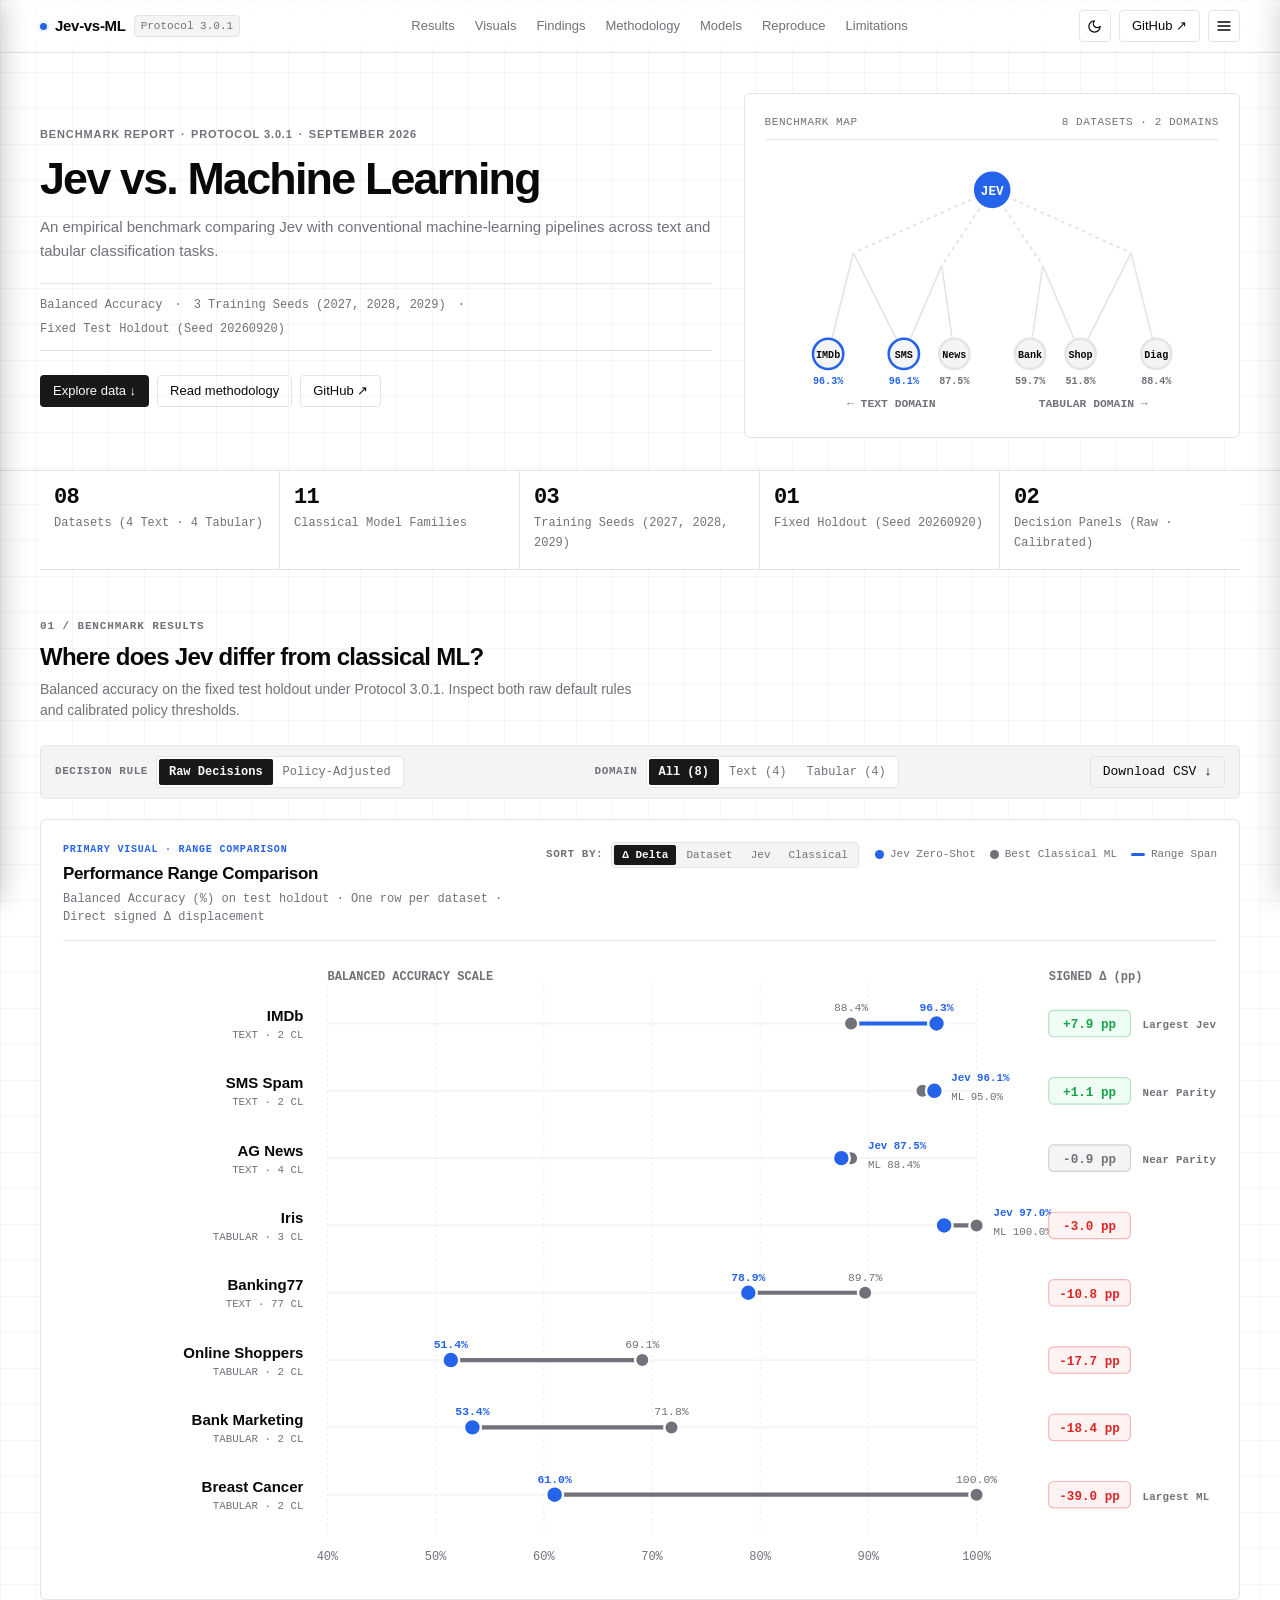
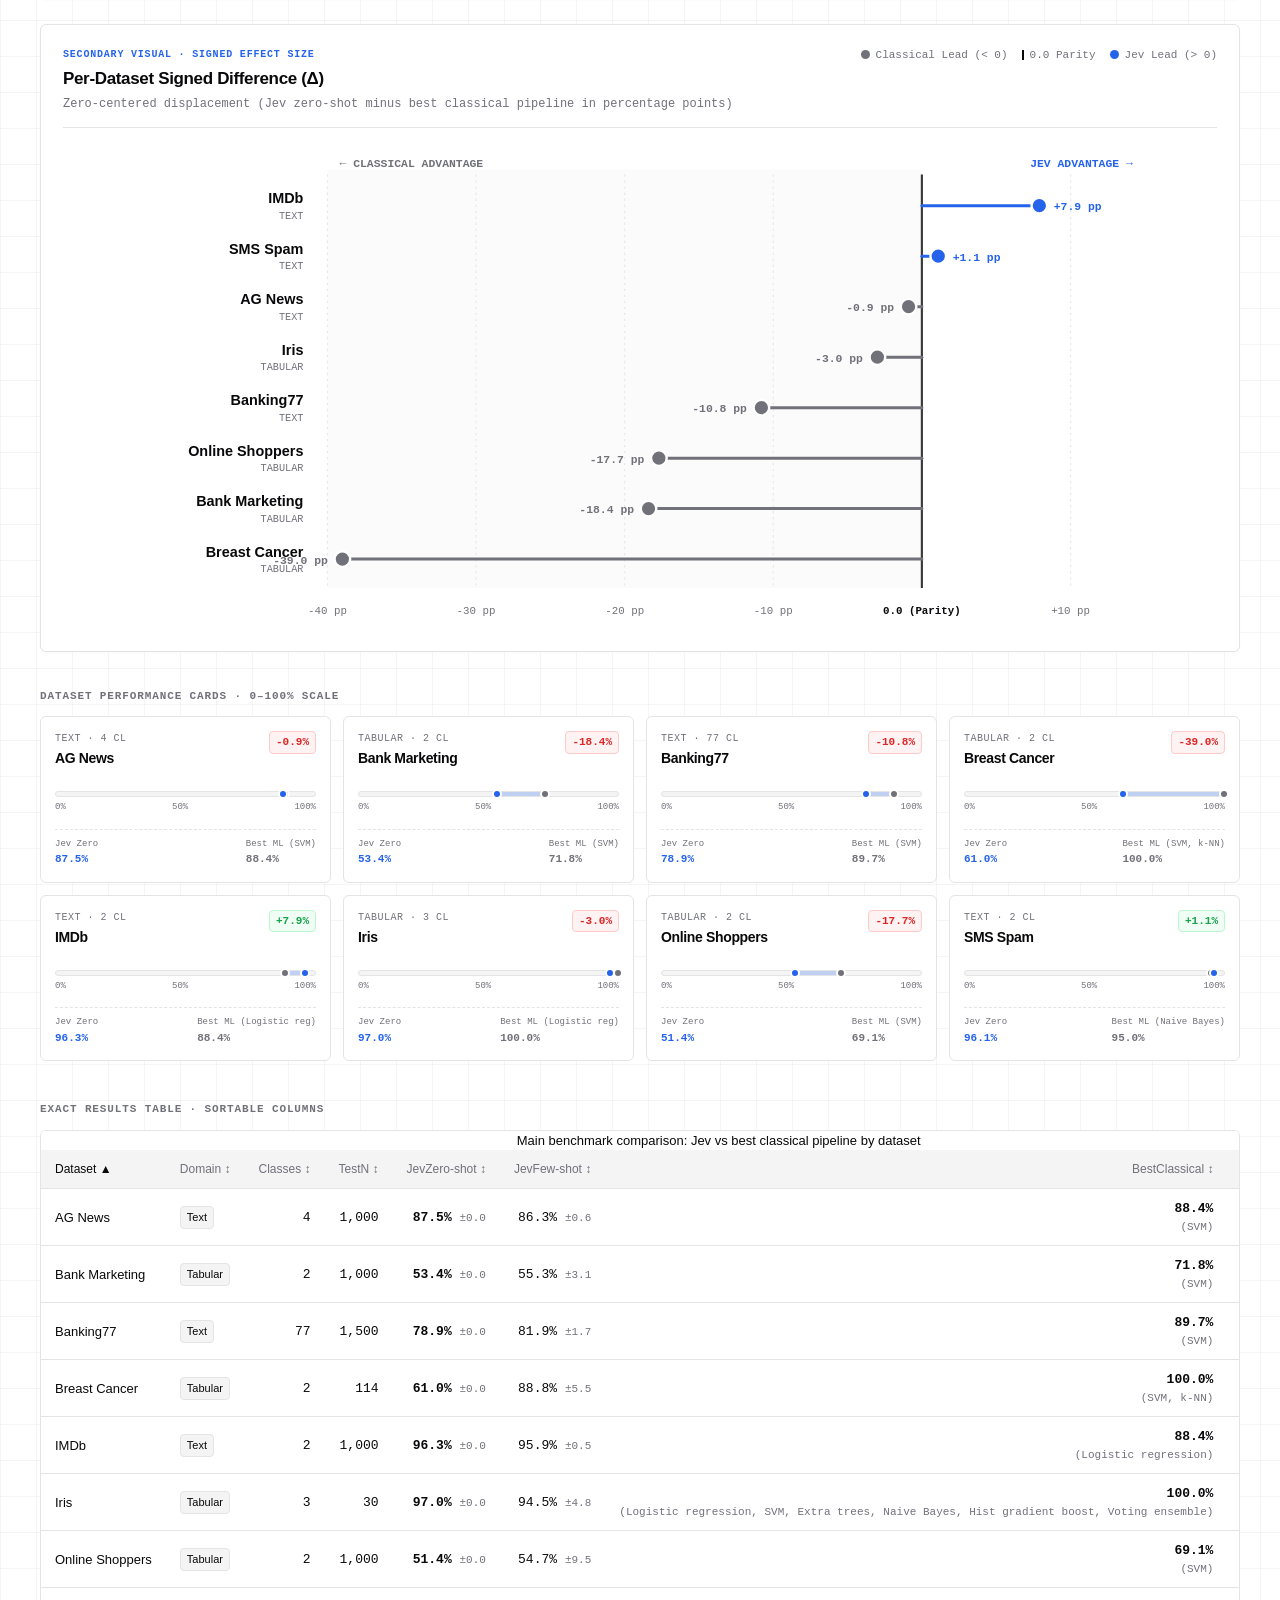
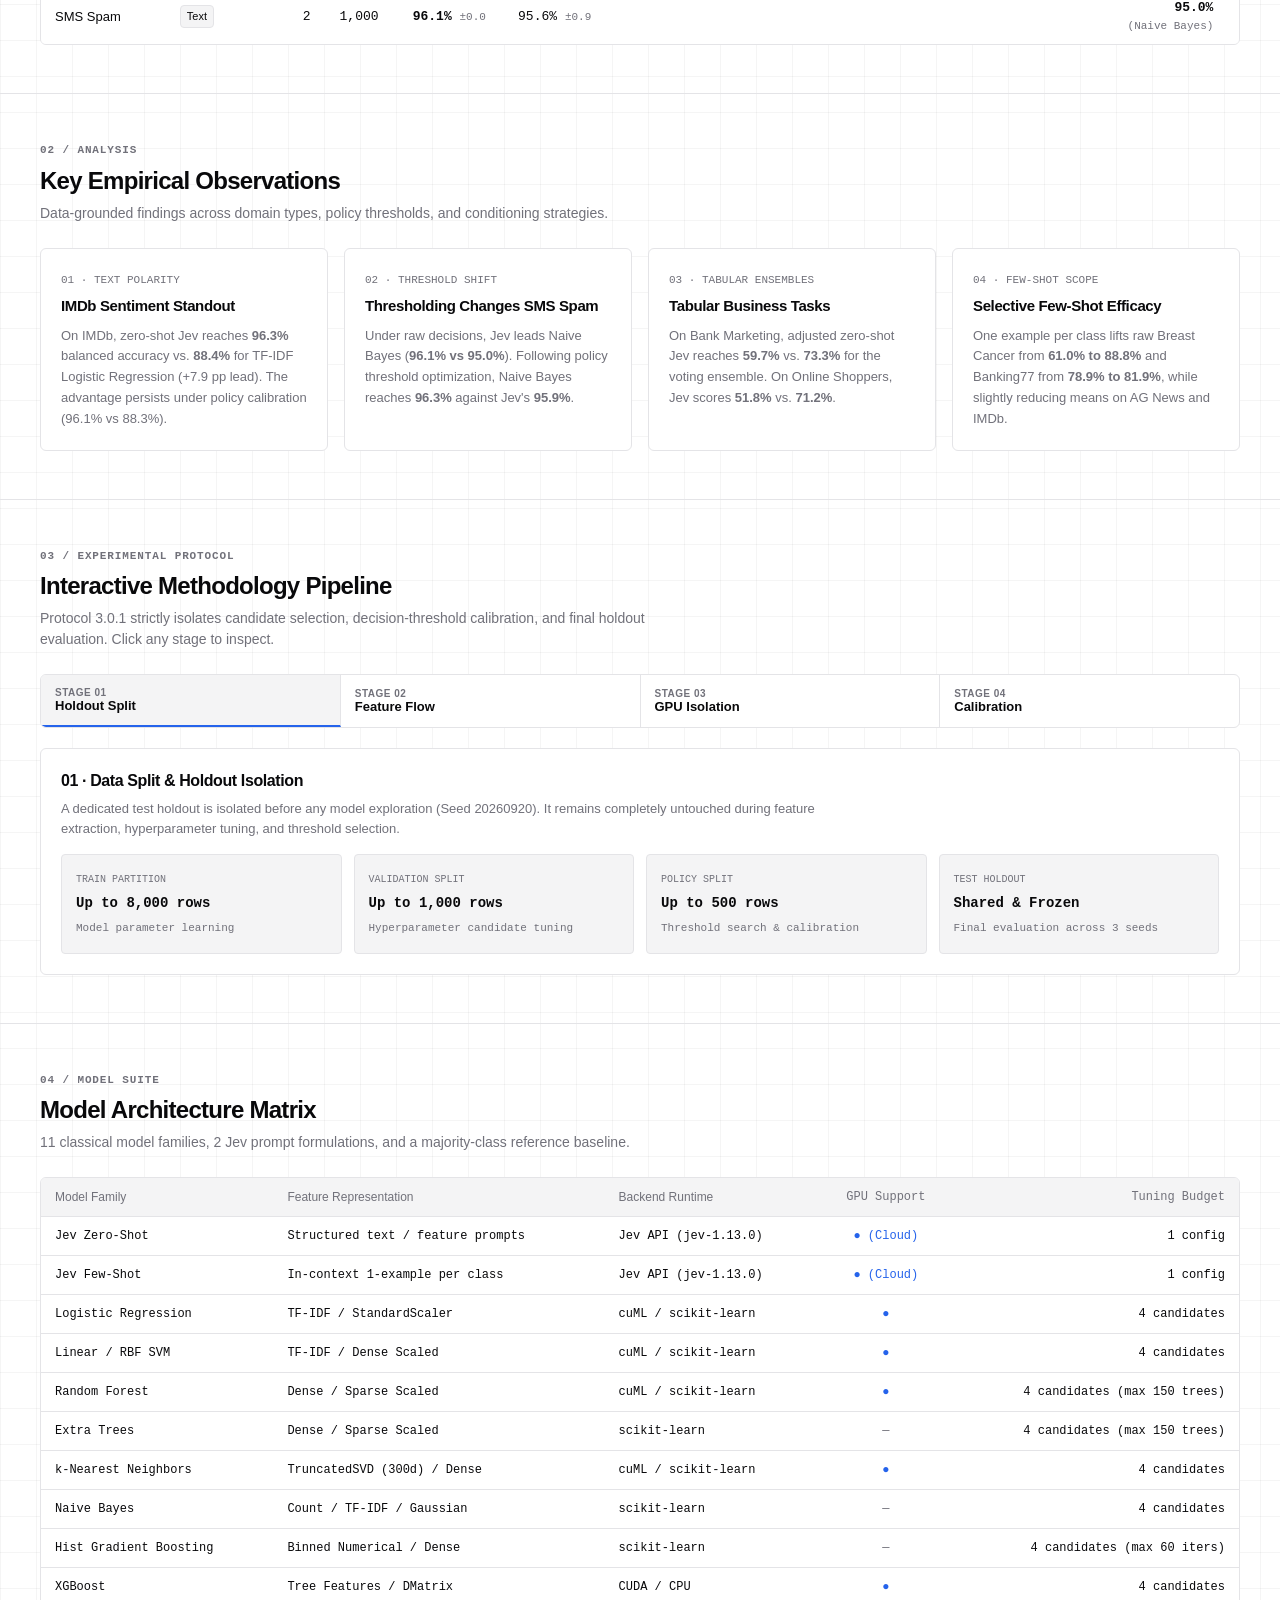
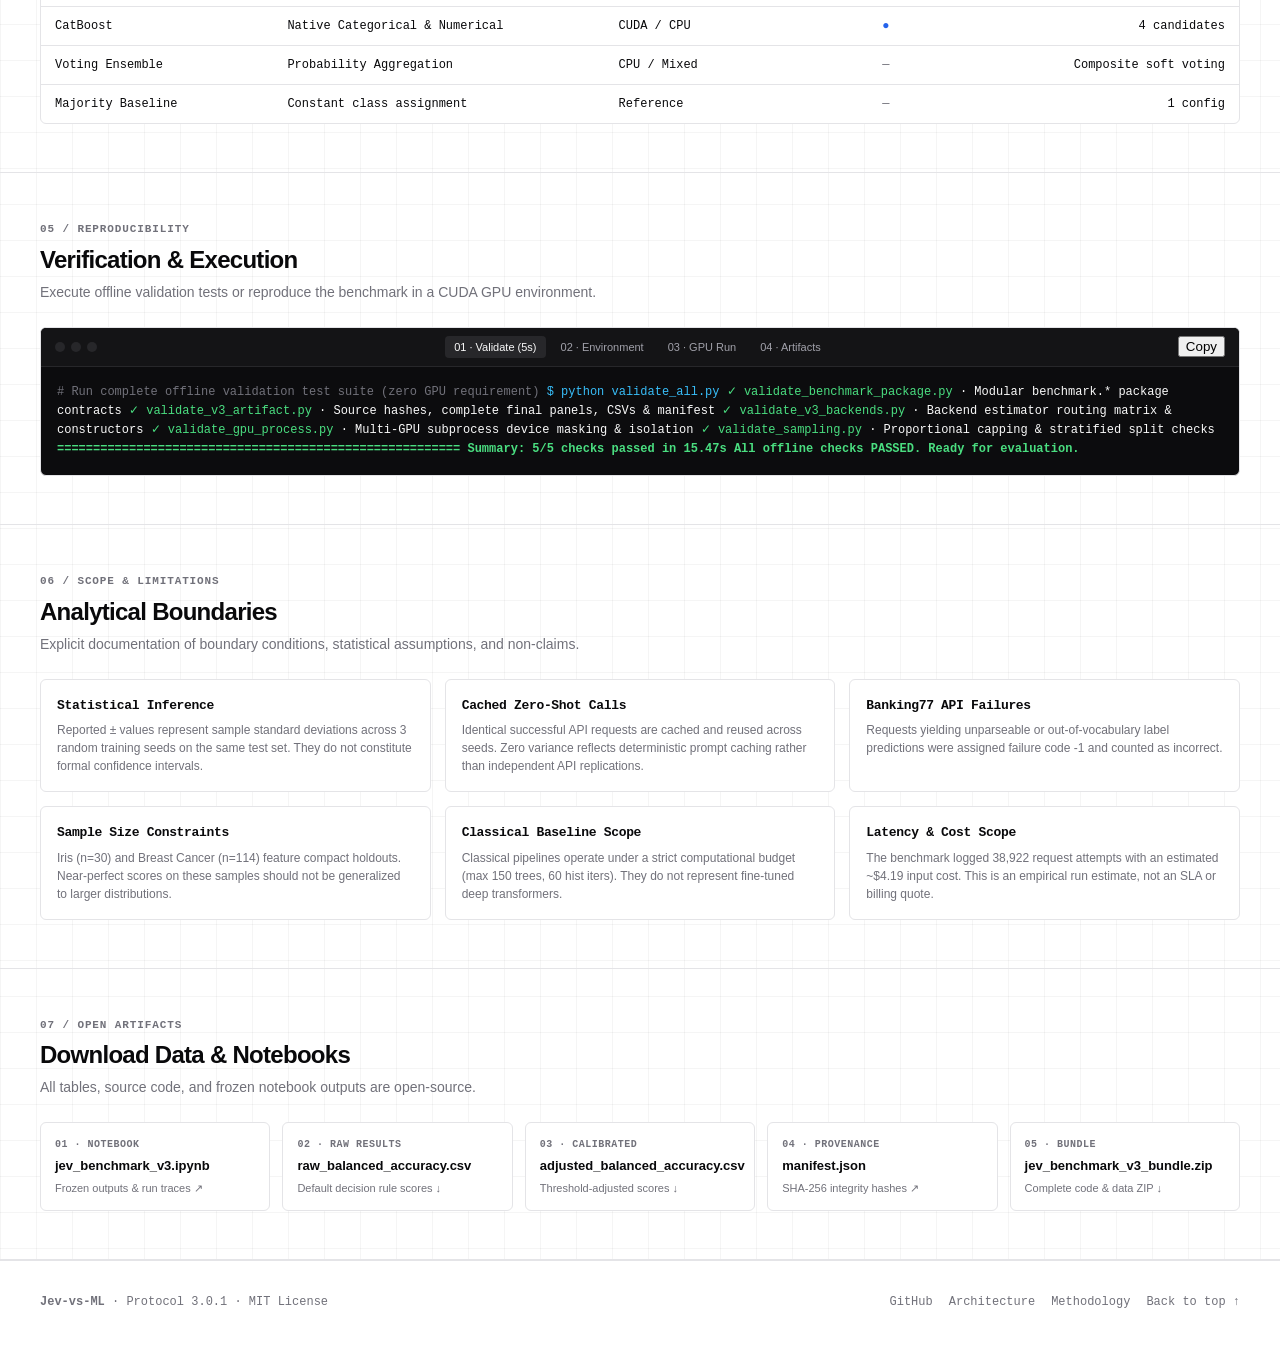
==== commit 8930c470: "feat(mobile): add slide-in side navbar with hamburger menu for mobile view" ====
--- a/docs/index.html
+++ b/docs/index.html
@@ -11,9 +11,9 @@
   <meta property="og:url" content="https://mugenkyou.github.io/JEV-VS-ML/">
   <meta name="twitter:card" content="summary_large_image">
   <link rel="icon" href="assets/favicon.svg" type="image/svg+xml">
-  <link rel="stylesheet" href="assets/report.css?v=49c59d5c3b15">
+  <link rel="stylesheet" href="assets/report.css?v=7d09321ccbed">
   <script defer src="assets/data.js?v=7a61ceaab5ba"></script>
-  <script defer src="assets/report.js?v=3d1abdffecca"></script>
+  <script defer src="assets/report.js?v=7922f95a0b2a"></script>
 </head>
 <body>
   <!-- Minimal Header -->
@@ -37,9 +37,16 @@
         <button id="theme-toggle" class="btn btn-outline btn-icon" title="Toggle color theme" aria-label="Toggle theme">
           <span aria-hidden="true">🌙</span>
         </button>
-        <a href="https://github.com/mugenkyou/JEV-VS-ML" class="btn btn-outline" target="_blank" rel="noopener noreferrer">
+        <a href="https://github.com/mugenkyou/JEV-VS-ML" class="btn btn-outline header-github-btn" target="_blank" rel="noopener noreferrer">
           GitHub ↗
         </a>
+        <button id="mobile-menu-toggle" class="btn btn-outline btn-icon mobile-menu-btn" title="Open navigation menu" aria-label="Open navigation menu" aria-expanded="false" aria-controls="mobile-sidebar-nav">
+          <svg class="hamburger-icon-svg" viewBox="0 0 24 24" width="16" height="16" stroke="currentColor" stroke-width="2" fill="none" stroke-linecap="round" stroke-linejoin="round">
+            <line x1="3" y1="12" x2="21" y2="12"></line>
+            <line x1="3" y1="6" x2="21" y2="6"></line>
+            <line x1="3" y1="18" x2="21" y2="18"></line>
+          </svg>
+        </button>
       </div>
     </div>
     <nav class="mobile-nav-strip font-mono" aria-label="Mobile Navigation">
@@ -52,6 +59,44 @@
       <a href="#limitations">Limitations</a>
     </nav>
   </header>
+
+  <!-- Mobile Slide-In Side Navbar -->
+  <div id="mobile-nav-backdrop" class="mobile-nav-backdrop" aria-hidden="true"></div>
+  <aside id="mobile-sidebar-nav" class="mobile-sidebar-nav" aria-label="Mobile Sidebar Navigation" role="dialog" aria-modal="true" aria-hidden="true">
+    <div class="mobile-sidebar-header">
+      <div class="brand">
+        <span class="brand-dot" aria-hidden="true"></span>
+        <span class="brand-title">Jev-vs-ML</span>
+        <span class="brand-badge font-mono">3.0.1</span>
+      </div>
+      <button id="mobile-sidebar-close" class="btn btn-outline btn-icon font-mono" aria-label="Close navigation menu">
+        ✕
+      </button>
+    </div>
+    <div class="mobile-sidebar-body">
+      <div class="mobile-sidebar-section-tag font-mono">Sections</div>
+      <nav class="mobile-sidebar-links font-mono">
+        <a href="#results" class="mobile-sidebar-link"><span class="link-idx">01</span> Results Explorer</a>
+        <a href="#visuals" class="mobile-sidebar-link"><span class="link-idx">02</span> Range & Difference Visuals</a>
+        <a href="#analysis" class="mobile-sidebar-link"><span class="link-idx">03</span> Empirical Findings</a>
+        <a href="#methodology" class="mobile-sidebar-link"><span class="link-idx">04</span> Protocol & Pipeline</a>
+        <a href="#models" class="mobile-sidebar-link"><span class="link-idx">05</span> Model Architecture Matrix</a>
+        <a href="#reproducibility" class="mobile-sidebar-link"><span class="link-idx">06</span> Execution & CLI</a>
+        <a href="#limitations" class="mobile-sidebar-link"><span class="link-idx">07</span> Boundaries & Scope</a>
+      </nav>
+
+      <div class="mobile-sidebar-section-tag font-mono" style="margin-top: 1.5rem;">Artifacts & Repos</div>
+      <div class="mobile-sidebar-links font-mono">
+        <a href="https://github.com/mugenkyou/JEV-VS-ML" class="mobile-sidebar-link" target="_blank" rel="noopener noreferrer">GitHub Repository ↗</a>
+        <a href="https://github.com/mugenkyou/JEV-VS-ML/blob/main/jev_benchmark_v3.ipynb" class="mobile-sidebar-link" target="_blank" rel="noopener noreferrer">Jupyter Notebook ↗</a>
+        <a href="data/raw_balanced_accuracy.csv" class="mobile-sidebar-link" download>Download Raw CSV ↓</a>
+        <a href="data/adjusted_balanced_accuracy.csv" class="mobile-sidebar-link" download>Download Calibrated CSV ↓</a>
+      </div>
+    </div>
+    <div class="mobile-sidebar-footer font-mono">
+      <span>Protocol 3.0.1 · MIT License</span>
+    </div>
+  </aside>
 
   <main>
     <!-- Hero Section (Editorial 2-Column + Benchmark Map) -->
--- a/docs/assets/report.css
+++ b/docs/assets/report.css
@@ -262,6 +262,112 @@
   gap: 0.5rem;
 }
 
+.mobile-menu-btn {
+  display: none;
+}
+
+/* Mobile Slide-In Side Navbar */
+.mobile-nav-backdrop {
+  position: fixed;
+  inset: 0;
+  background-color: var(--drawer-overlay);
+  backdrop-filter: blur(4px);
+  -webkit-backdrop-filter: blur(4px);
+  z-index: 110;
+  opacity: 0;
+  pointer-events: none;
+  transition: opacity 200ms ease;
+}
+.mobile-nav-backdrop.open {
+  opacity: 1;
+  pointer-events: auto;
+}
+
+.mobile-sidebar-nav {
+  position: fixed;
+  top: 0;
+  left: 0;
+  bottom: 0;
+  width: 290px;
+  max-width: 85vw;
+  background-color: var(--card);
+  border-right: 1px solid var(--border);
+  box-shadow: 4px 0 24px rgba(0, 0, 0, 0.2);
+  z-index: 120;
+  transform: translateX(-100%);
+  transition: transform 240ms cubic-bezier(0.16, 1, 0.3, 1);
+  display: flex;
+  flex-direction: column;
+  overflow-y: auto;
+  -webkit-overflow-scrolling: touch;
+}
+.mobile-sidebar-nav.open {
+  transform: translateX(0);
+}
+
+.mobile-sidebar-header {
+  padding: 0.875rem 1.125rem;
+  display: flex;
+  justify-content: space-between;
+  align-items: center;
+  border-bottom: 1px solid var(--border);
+  background-color: var(--secondary);
+  position: sticky;
+  top: 0;
+  z-index: 2;
+}
+
+.mobile-sidebar-body {
+  padding: 1.125rem;
+  flex: 1;
+  display: flex;
+  flex-direction: column;
+}
+
+.mobile-sidebar-section-tag {
+  font-size: 0.625rem;
+  text-transform: uppercase;
+  letter-spacing: 0.08em;
+  color: var(--muted-foreground);
+  margin-bottom: 0.5rem;
+  font-weight: 600;
+}
+
+.mobile-sidebar-links {
+  display: flex;
+  flex-direction: column;
+  gap: 0.25rem;
+}
+
+.mobile-sidebar-link {
+  display: flex;
+  align-items: center;
+  gap: 0.625rem;
+  padding: 0.625rem 0.75rem;
+  font-size: 0.8125rem;
+  color: var(--foreground);
+  border-radius: var(--radius-sm);
+  min-height: 42px;
+  transition: background-color 120ms ease, color 120ms ease;
+}
+.mobile-sidebar-link:hover, .mobile-sidebar-link:active {
+  background-color: var(--secondary);
+  color: var(--accent);
+}
+.mobile-sidebar-link .link-idx {
+  font-size: 0.6875rem;
+  color: var(--muted-foreground);
+  font-weight: 600;
+}
+
+.mobile-sidebar-footer {
+  padding: 0.875rem 1.125rem;
+  border-top: 1px solid var(--border);
+  font-size: 0.6875rem;
+  color: var(--muted-foreground);
+  background-color: var(--secondary);
+}
+
 /* Buttons */
 .btn {
   display: inline-flex;
@@ -1451,25 +1557,172 @@
 .footer-links a { color: var(--muted-foreground); }
 .footer-links a:hover { color: var(--foreground); }
 
-/* Responsive Media Queries */
+/* Responsive Media Queries (Mobile-First Engineering Pass) */
 
 /* Tablets & Small Laptops (768px - 1024px) */
 @media (max-width: 1024px) {
   .hero-grid { grid-template-columns: 1fr; gap: 1.75rem; }
-  .visuals-grid { grid-template-columns: 1fr; }
-  /* Chart view switching */
+  .swiss-grid { grid-template-columns: repeat(2, 1fr); }
+  .limits-grid { grid-template-columns: repeat(2, 1fr); }
+  .pipeline-flow-diagram { grid-template-columns: repeat(2, 1fr); }
   .chart-desktop-view { display: block; }
   .chart-mobile-view { display: none; }
 }
 
-/* Mobile & Phablet Screens (< 680px) */
+/* Mobile & Phablet Breakpoint (< 680px) */
 @media (max-width: 680px) {
-  .chart-desktop-view { display: none !important; }
-  .chart-mobile-view { display: flex !important; }
-
+  .container {
+    padding: 0 1rem;
+  }
+
+  .site-header {
+    height: auto;
+  }
+  .header-inner {
+    height: 48px;
+  }
+  .nav-links {
+    display: none;
+  }
+  .mobile-menu-btn {
+    display: inline-flex;
+    min-width: 36px;
+    min-height: 36px;
+  }
+  .header-github-btn {
+    display: none;
+  }
+  .mobile-nav-strip {
+    display: flex;
+    padding: 0.375rem 0.75rem;
+    scrollbar-width: none;
+  }
+  .mobile-nav-strip::-webkit-scrollbar {
+    display: none;
+  }
+  .mobile-nav-strip a {
+    min-height: 32px;
+    display: inline-flex;
+    align-items: center;
+    padding: 0.25rem 0.625rem;
+    font-size: 0.75rem;
+  }
+
+  /* Hero Mobile Re-Composition */
+  .hero-section {
+    padding: 1.75rem 0 1.25rem;
+  }
+  .hero-title {
+    font-size: clamp(1.75rem, 6.5vw, 2.375rem);
+    line-height: 1.12;
+    margin-bottom: 0.5rem;
+  }
+  .hero-lead {
+    font-size: 0.875rem;
+    line-height: 1.55;
+    margin-bottom: 1rem;
+  }
+  .hero-meta-strip {
+    font-size: 0.6875rem;
+    gap: 0.25rem 0.5rem;
+    padding: 0.5rem 0;
+    margin-bottom: 1rem;
+  }
+  .hero-actions {
+    display: flex;
+    flex-direction: column;
+    gap: 0.5rem;
+  }
+  .hero-actions .btn {
+    width: 100%;
+    min-height: 40px;
+    font-size: 0.8125rem;
+  }
+
+  /* Snapshot Bar Mobile */
+  .snapshot-bar {
+    grid-template-columns: repeat(2, 1fr);
+  }
+  .snapshot-item {
+    padding: 0.75rem 0.625rem;
+  }
+  .snapshot-item:nth-child(2) {
+    border-right: none;
+  }
+  .snapshot-item:last-child {
+    grid-column: span 2;
+    border-top: 1px solid var(--border);
+    border-right: none;
+  }
+  .snapshot-num {
+    font-size: 1.1875rem;
+  }
+  .snapshot-label {
+    font-size: 0.6875rem;
+  }
+
+  /* Section Headings */
+  .section {
+    padding: 2rem 0;
+  }
+  .section-title {
+    font-size: 1.25rem;
+  }
+  .section-desc {
+    font-size: 0.8125rem;
+  }
+
+  /* Sticky Toolbar Controls */
+  .toolbar {
+    flex-direction: column;
+    align-items: stretch;
+    gap: 0.75rem;
+    padding: 0.75rem;
+  }
+  .toolbar-group {
+    flex-direction: column;
+    align-items: stretch;
+    width: 100%;
+    gap: 0.375rem;
+  }
+  .toolbar-group .segmented-control {
+    display: flex;
+    width: 100%;
+  }
+  .toolbar-group .segmented-control label {
+    flex: 1;
+    text-align: center;
+  }
+  .toolbar-group .segmented-control span {
+    min-height: 36px;
+    display: flex;
+    align-items: center;
+    justify-content: center;
+    padding: 0.25rem 0.375rem;
+    font-size: 0.6875rem;
+  }
+  #csv-download {
+    width: 100%;
+    min-height: 38px;
+    text-align: center;
+  }
+
+  /* Chart View Switcher */
+  .chart-desktop-view {
+    display: none !important;
+  }
+  .chart-mobile-view {
+    display: flex !important;
+  }
+
+  .vis-card {
+    padding: 1rem;
+  }
   .vis-head {
     flex-direction: column;
     gap: 0.75rem;
+    margin-bottom: 1rem;
+    padding-bottom: 0.75rem;
   }
   .vis-head-controls {
     flex-direction: column;
@@ -1478,74 +1731,161 @@
     gap: 0.625rem;
   }
   .vis-sort-group {
-    justify-content: space-between;
+    flex-direction: column;
+    align-items: flex-start;
     width: 100%;
+    gap: 0.375rem;
   }
   .vis-sort-control {
-    flex: 1;
     display: flex;
+    width: 100%;
   }
   .sort-btn {
     flex: 1;
+    min-height: 36px;
+    padding: 0.25rem 0.375rem;
+    font-size: 0.6875rem;
     text-align: center;
-  }
-}
-
-/* Mobile & Phablet Screens (< 640px) */
-@media (max-width: 640px) {
-  .nav-links { display: none; }
-  .mobile-nav-strip { display: flex; }
-
-  .snapshot-bar {
-    grid-template-columns: repeat(2, 1fr);
-  }
-  .snapshot-item {
-    padding: 0.75rem;
-  }
-  .snapshot-item:nth-child(2) { border-right: none; }
-  .snapshot-item:last-child {
-    grid-column: span 2;
-    border-top: 1px solid var(--border);
-    border-right: none;
-  }
-
-  .swiss-grid { grid-template-columns: 1fr; }
-  .limits-grid { grid-template-columns: 1fr; }
-  .pipeline-flow-diagram { grid-template-columns: 1fr; }
-  .table-scroll-hint { display: block; }
-
-  .toolbar {
-    flex-direction: column;
-    align-items: stretch;
-  }
-  .toolbar-group {
-    justify-content: space-between;
-    width: 100%;
-  }
-
-  /* Mobile Bottom Sheet Drawer */
+    display: inline-flex;
+    align-items: center;
+    justify-content: center;
+  }
+
+  /* Swiss Grid */
+  .swiss-grid {
+    grid-template-columns: 1fr;
+    gap: 0.625rem;
+  }
+
+  /* Tables Mobile Containment & Sticky Columns */
+  .table-scroll-hint {
+    display: block;
+  }
+  .table-container {
+    border-radius: var(--radius);
+  }
+  table {
+    font-size: 0.75rem;
+  }
+  thead th {
+    padding: 0.5rem 0.625rem;
+    min-height: 40px;
+  }
+  tbody td, tbody th {
+    padding: 0.5rem 0.625rem;
+  }
+  .sticky-col {
+    position: sticky;
+    left: 0;
+    background-color: var(--card);
+    z-index: 10;
+    box-shadow: 2px 0 4px rgba(0, 0, 0, 0.05);
+  }
+  thead .sticky-col {
+    background-color: var(--secondary);
+    z-index: 20;
+  }
+
+  /* Methodology Pipeline Mobile */
+  .pipeline-stepper {
+    margin-bottom: 0.875rem;
+  }
+  .pipeline-step-btn {
+    min-height: 44px;
+    padding: 0.625rem 0.75rem;
+  }
+  .pipeline-pane {
+    padding: 1rem;
+  }
+  .pipeline-flow-diagram {
+    grid-template-columns: 1fr;
+    gap: 0.5rem;
+  }
+
+  /* Terminal & Limitations */
+  .terminal-tabs {
+    gap: 0.25rem;
+  }
+  .term-tab-btn {
+    min-height: 34px;
+    padding: 0.25rem 0.5rem;
+  }
+  .limits-grid {
+    grid-template-columns: 1fr;
+    gap: 0.625rem;
+  }
+  .artifacts-grid {
+    grid-template-columns: 1fr;
+  }
+
+  /* Mobile Bottom Sheet Modal */
   .drawer-panel {
     top: auto;
     bottom: 0;
     left: 0;
     right: 0;
     max-width: 100%;
-    max-height: 88vh;
+    max-height: 85vh;
     border-left: none;
     border-top: 1px solid var(--border);
     border-radius: 16px 16px 0 0;
     transform: translateY(100%);
     padding-bottom: max(1.5rem, env(safe-area-inset-bottom));
+    box-shadow: 0 -8px 32px rgba(0, 0, 0, 0.25);
   }
   .drawer-panel.open {
     transform: translateY(0);
   }
-
+  .drawer-header {
+    padding: 0.875rem 1rem;
+    border-radius: 16px 16px 0 0;
+  }
+  .drawer-body {
+    padding: 1rem;
+    gap: 1rem;
+  }
   .drawer-models-grid {
     grid-template-columns: 1fr;
   }
-
+  .drawer-metric-hero {
+    grid-template-columns: repeat(3, 1fr);
+    padding: 0.625rem;
+    gap: 0.375rem;
+  }
+  .drawer-m-val {
+    font-size: 0.9375rem;
+  }
+
+  /* Footer Mobile */
+  .footer-inner {
+    flex-direction: column;
+    align-items: flex-start;
+    gap: 0.75rem;
+  }
+  .footer-links {
+    flex-direction: column;
+    gap: 0.5rem;
+  }
+}
+
+/* Very Small Mobile (< 380px) */
+@media (max-width: 380px) {
   .hero-title {
-    font-size: 1.75rem;
-  }
-}
+    font-size: 1.625rem;
+  }
+  .snapshot-bar {
+    grid-template-columns: 1fr;
+  }
+  .snapshot-item {
+    border-right: none;
+    border-bottom: 1px solid var(--border);
+  }
+  .snapshot-item:last-child {
+    grid-column: span 1;
+    border-bottom: none;
+  }
+  .drawer-metric-hero {
+    grid-template-columns: 1fr;
+    gap: 0.5rem;
+  }
+}
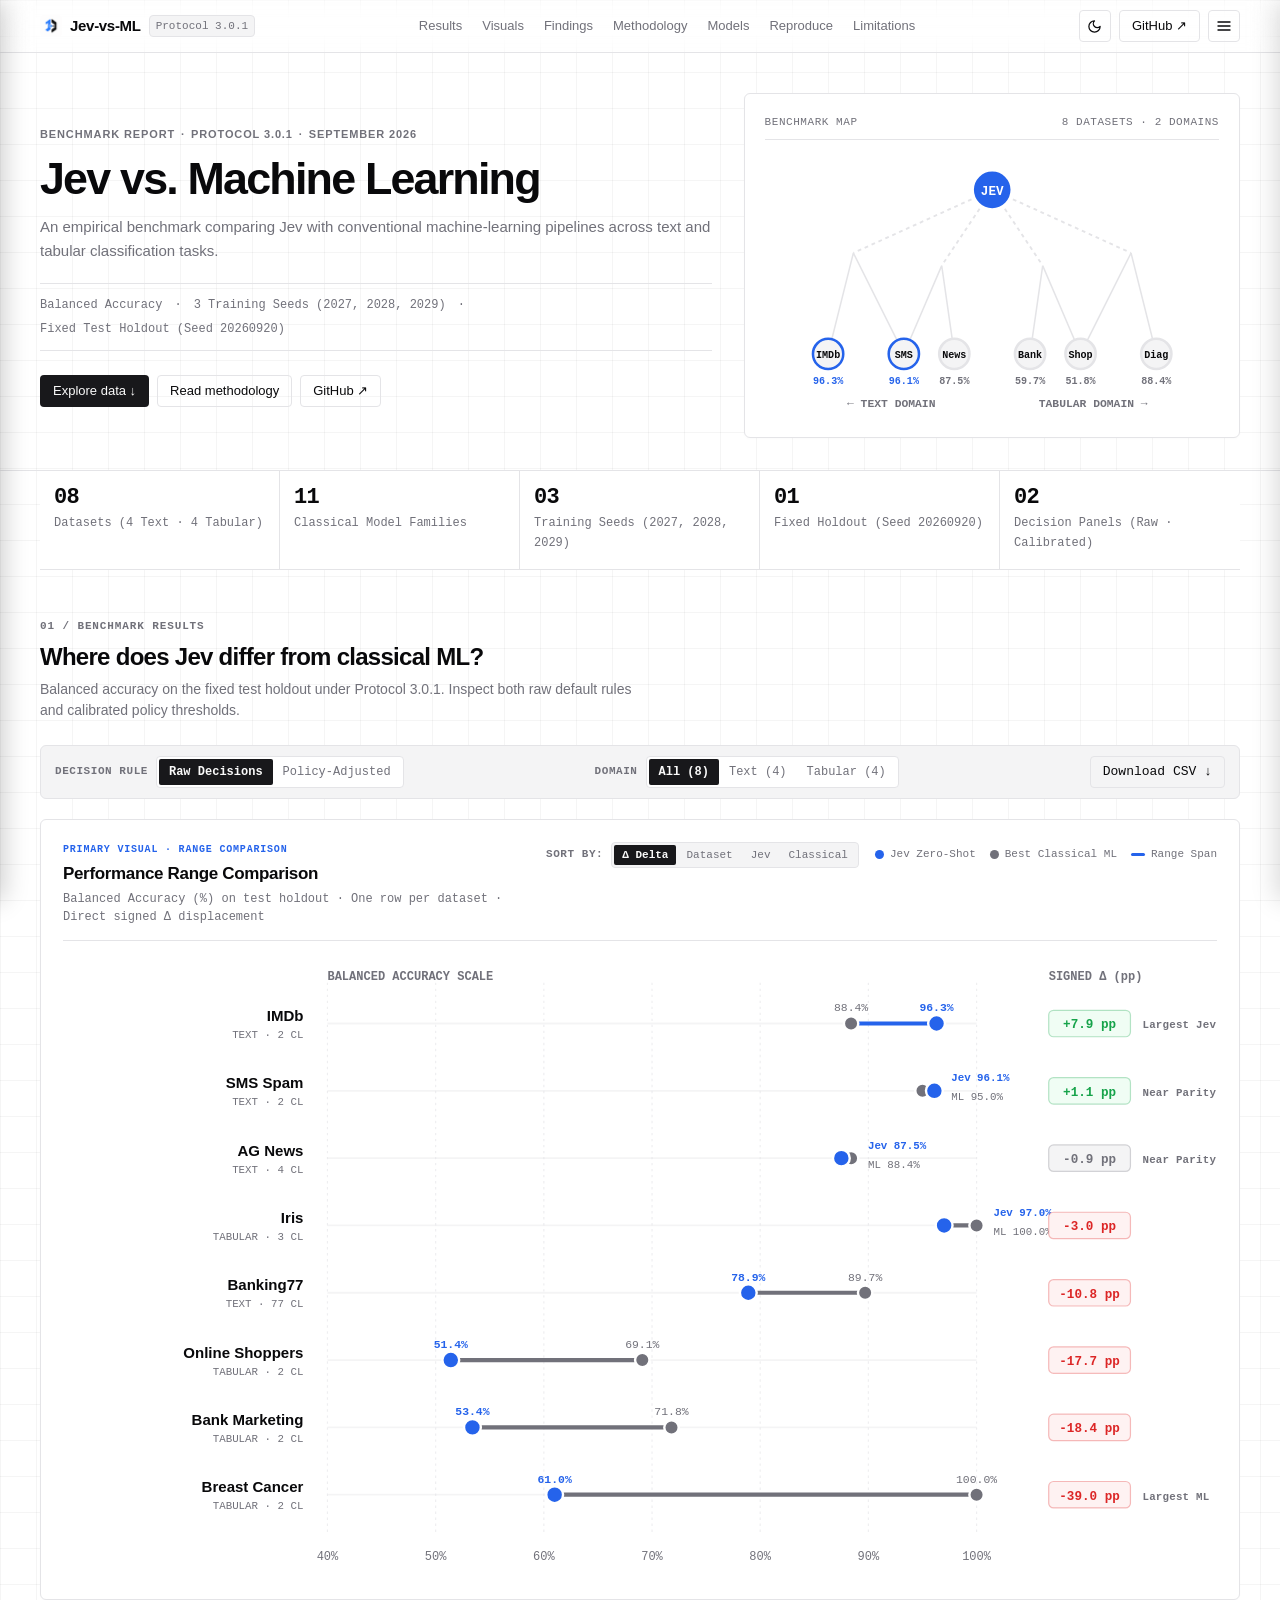
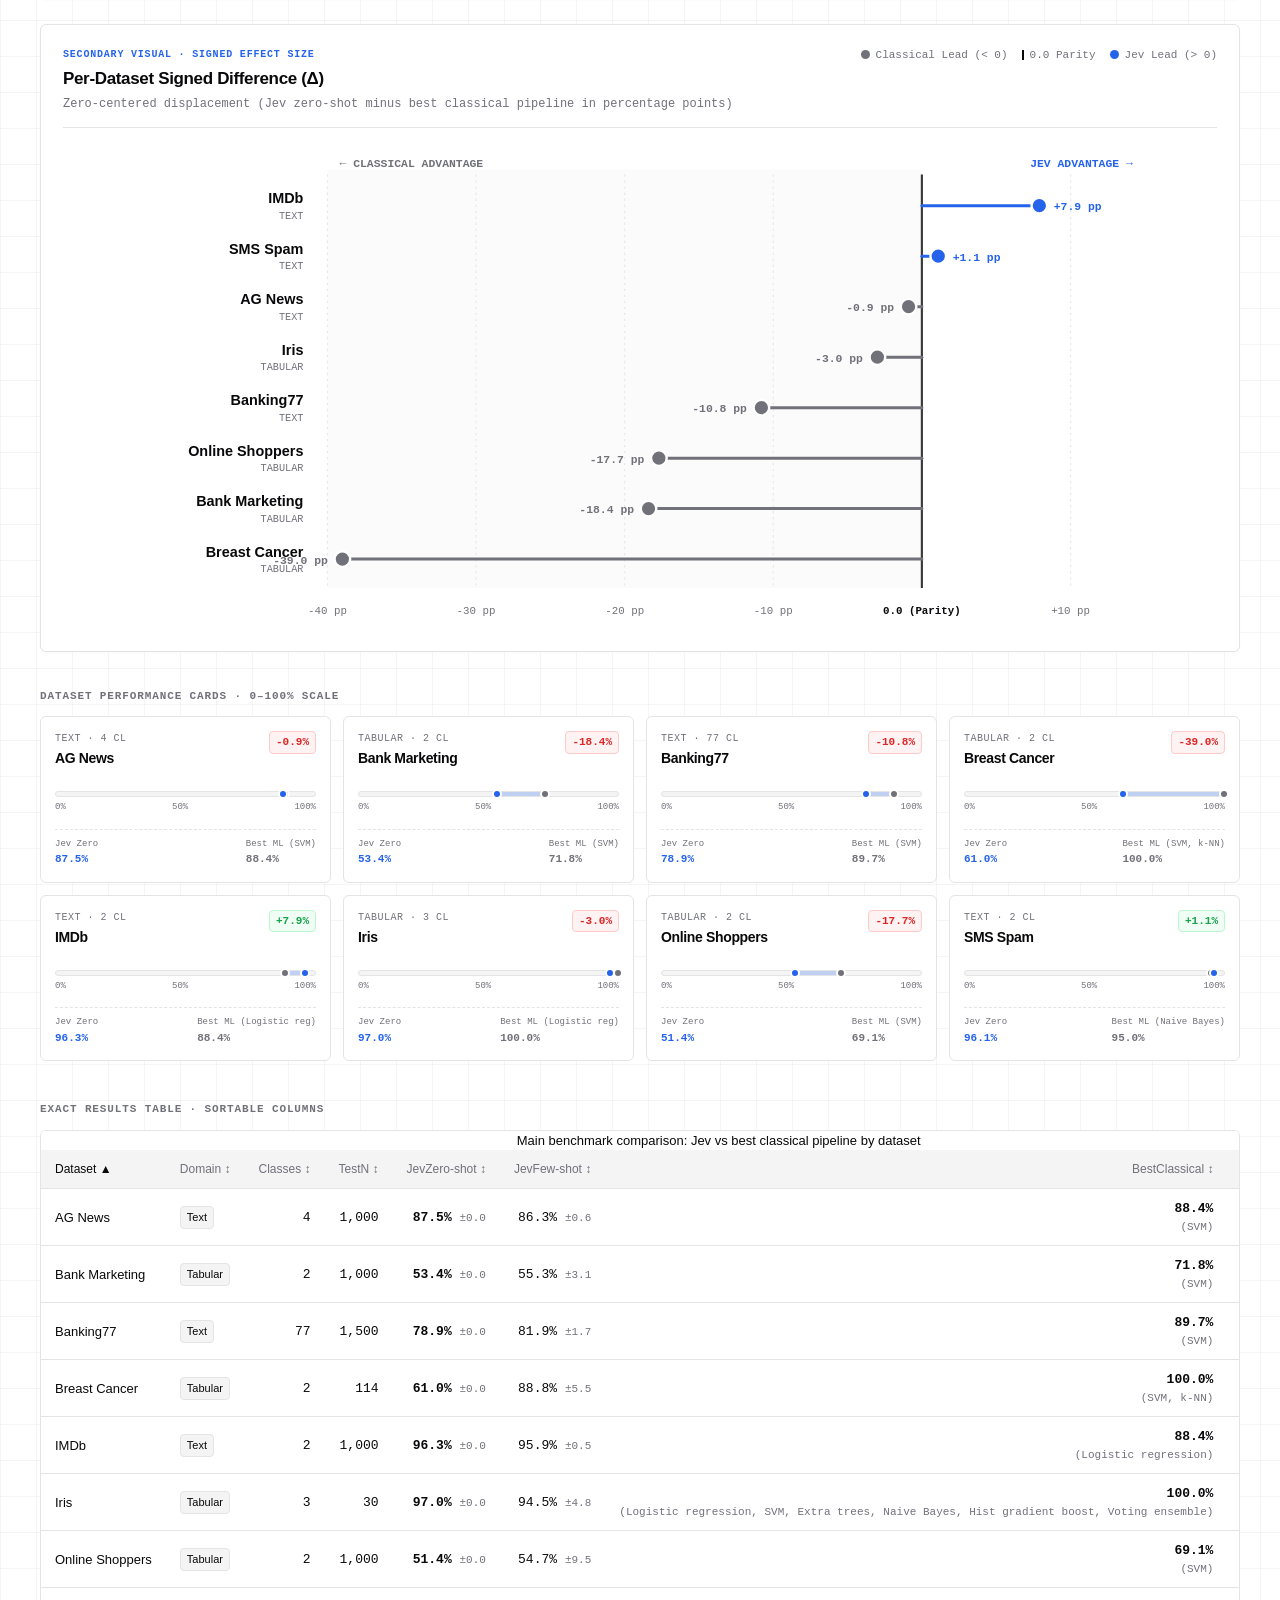
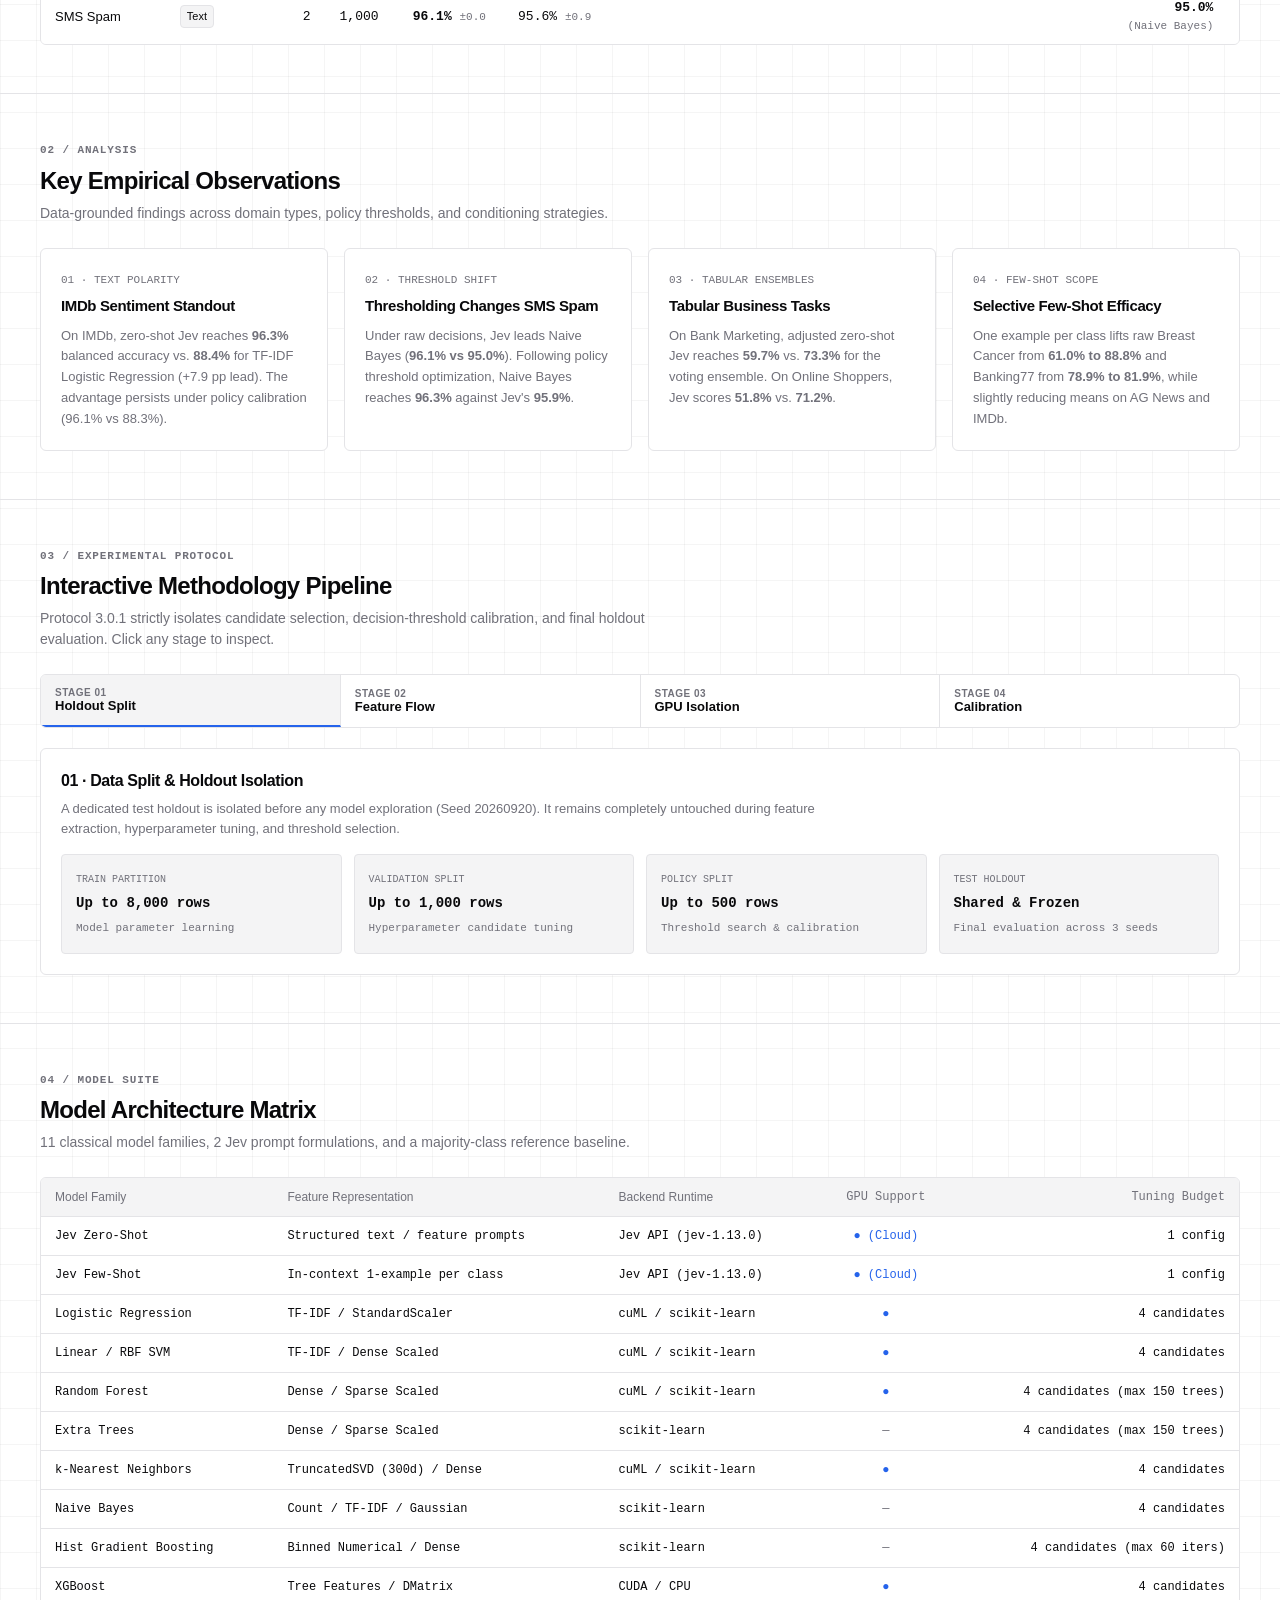
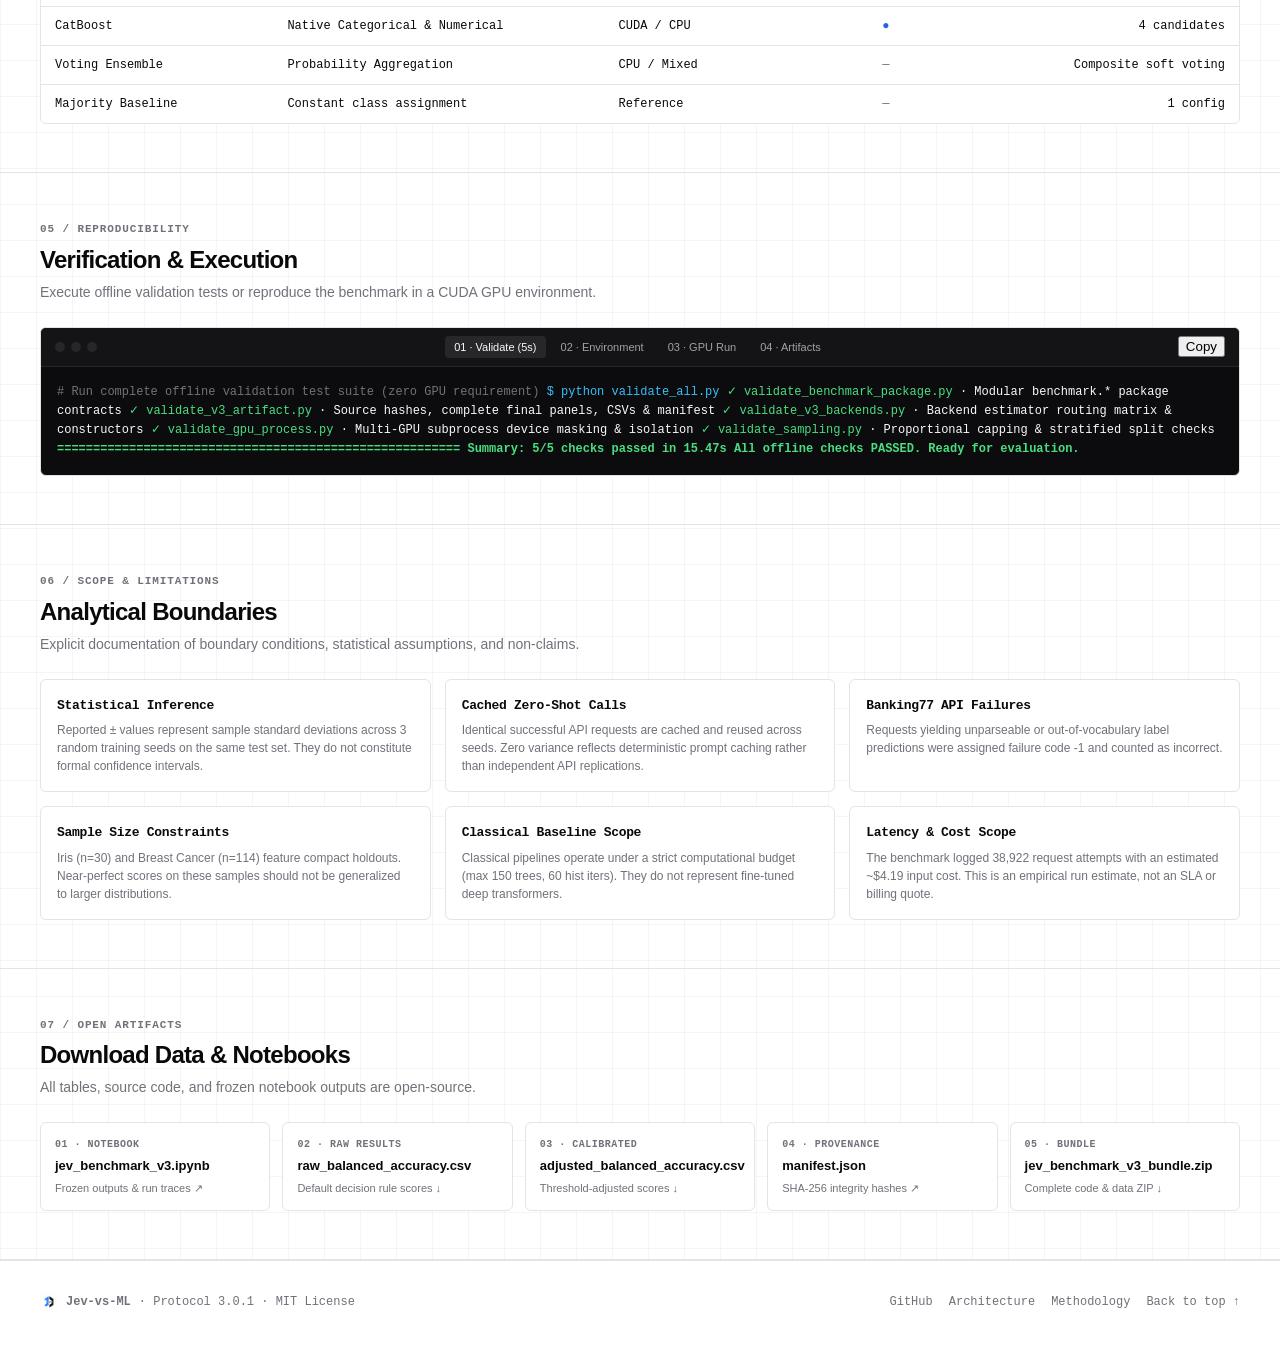
==== commit 29b0b144: "feat(brand): integrate new app logo assets and favicons across header, mobile sidebar, footer, and m" ====
--- a/docs/index.html
+++ b/docs/index.html
@@ -10,8 +10,12 @@
   <meta property="og:type" content="website">
   <meta property="og:url" content="https://mugenkyou.github.io/JEV-VS-ML/">
   <meta name="twitter:card" content="summary_large_image">
-  <link rel="icon" href="assets/favicon.svg" type="image/svg+xml">
-  <link rel="stylesheet" href="assets/report.css?v=7d09321ccbed">
+  <link rel="apple-touch-icon" sizes="180x180" href="assets/LOGO/apple-touch-icon.png">
+  <link rel="icon" type="image/png" sizes="32x32" href="assets/LOGO/favicon-32x32.png">
+  <link rel="icon" type="image/png" sizes="16x16" href="assets/LOGO/favicon-16x16.png">
+  <link rel="shortcut icon" href="assets/LOGO/favicon.ico">
+  <link rel="manifest" href="assets/LOGO/site.webmanifest">
+  <link rel="stylesheet" href="assets/report.css?v=432c0a4c3d25">
   <script defer src="assets/data.js?v=7a61ceaab5ba"></script>
   <script defer src="assets/report.js?v=7922f95a0b2a"></script>
 </head>
@@ -20,7 +24,7 @@
   <header class="site-header">
     <div class="container header-inner">
       <div class="brand">
-        <span class="brand-dot" aria-hidden="true"></span>
+        <img src="assets/LOGO/apple-touch-icon.png" alt="Jev-vs-ML Logo" class="brand-logo-img" width="22" height="22">
         <a href="#" class="brand-title">Jev-vs-ML</a>
         <span class="brand-badge font-mono">Protocol 3.0.1</span>
       </div>
@@ -65,7 +69,7 @@
   <aside id="mobile-sidebar-nav" class="mobile-sidebar-nav" aria-label="Mobile Sidebar Navigation" role="dialog" aria-modal="true" aria-hidden="true">
     <div class="mobile-sidebar-header">
       <div class="brand">
-        <span class="brand-dot" aria-hidden="true"></span>
+        <img src="assets/LOGO/apple-touch-icon.png" alt="Jev-vs-ML Logo" class="brand-logo-img" width="22" height="22">
         <span class="brand-title">Jev-vs-ML</span>
         <span class="brand-badge font-mono">3.0.1</span>
       </div>
@@ -1123,6 +1127,7 @@
   <footer class="site-footer">
     <div class="container footer-inner">
       <div class="footer-brand font-mono">
+        <img src="assets/LOGO/apple-touch-icon.png" alt="Jev-vs-ML Logo" class="footer-logo-img" width="18" height="18">
         <strong>Jev-vs-ML</strong> · Protocol 3.0.1 · MIT License
       </div>
       <div class="footer-links font-mono">
--- a/docs/assets/report.css
+++ b/docs/assets/report.css
@@ -186,6 +186,15 @@
   gap: 0.5rem;
 }
 
+.brand-logo-img {
+  width: 22px;
+  height: 22px;
+  border-radius: var(--radius-sm);
+  display: inline-block;
+  object-fit: contain;
+  vertical-align: middle;
+}
+
 .brand-dot {
   width: 7px;
   height: 7px;
@@ -1549,6 +1558,20 @@
   gap: 1rem;
 }
 
+.footer-brand {
+  display: flex;
+  align-items: center;
+  gap: 0.5rem;
+}
+
+.footer-logo-img {
+  width: 18px;
+  height: 18px;
+  border-radius: var(--radius-sm);
+  display: inline-block;
+  object-fit: contain;
+}
+
 .footer-links {
   display: flex;
   flex-wrap: wrap;
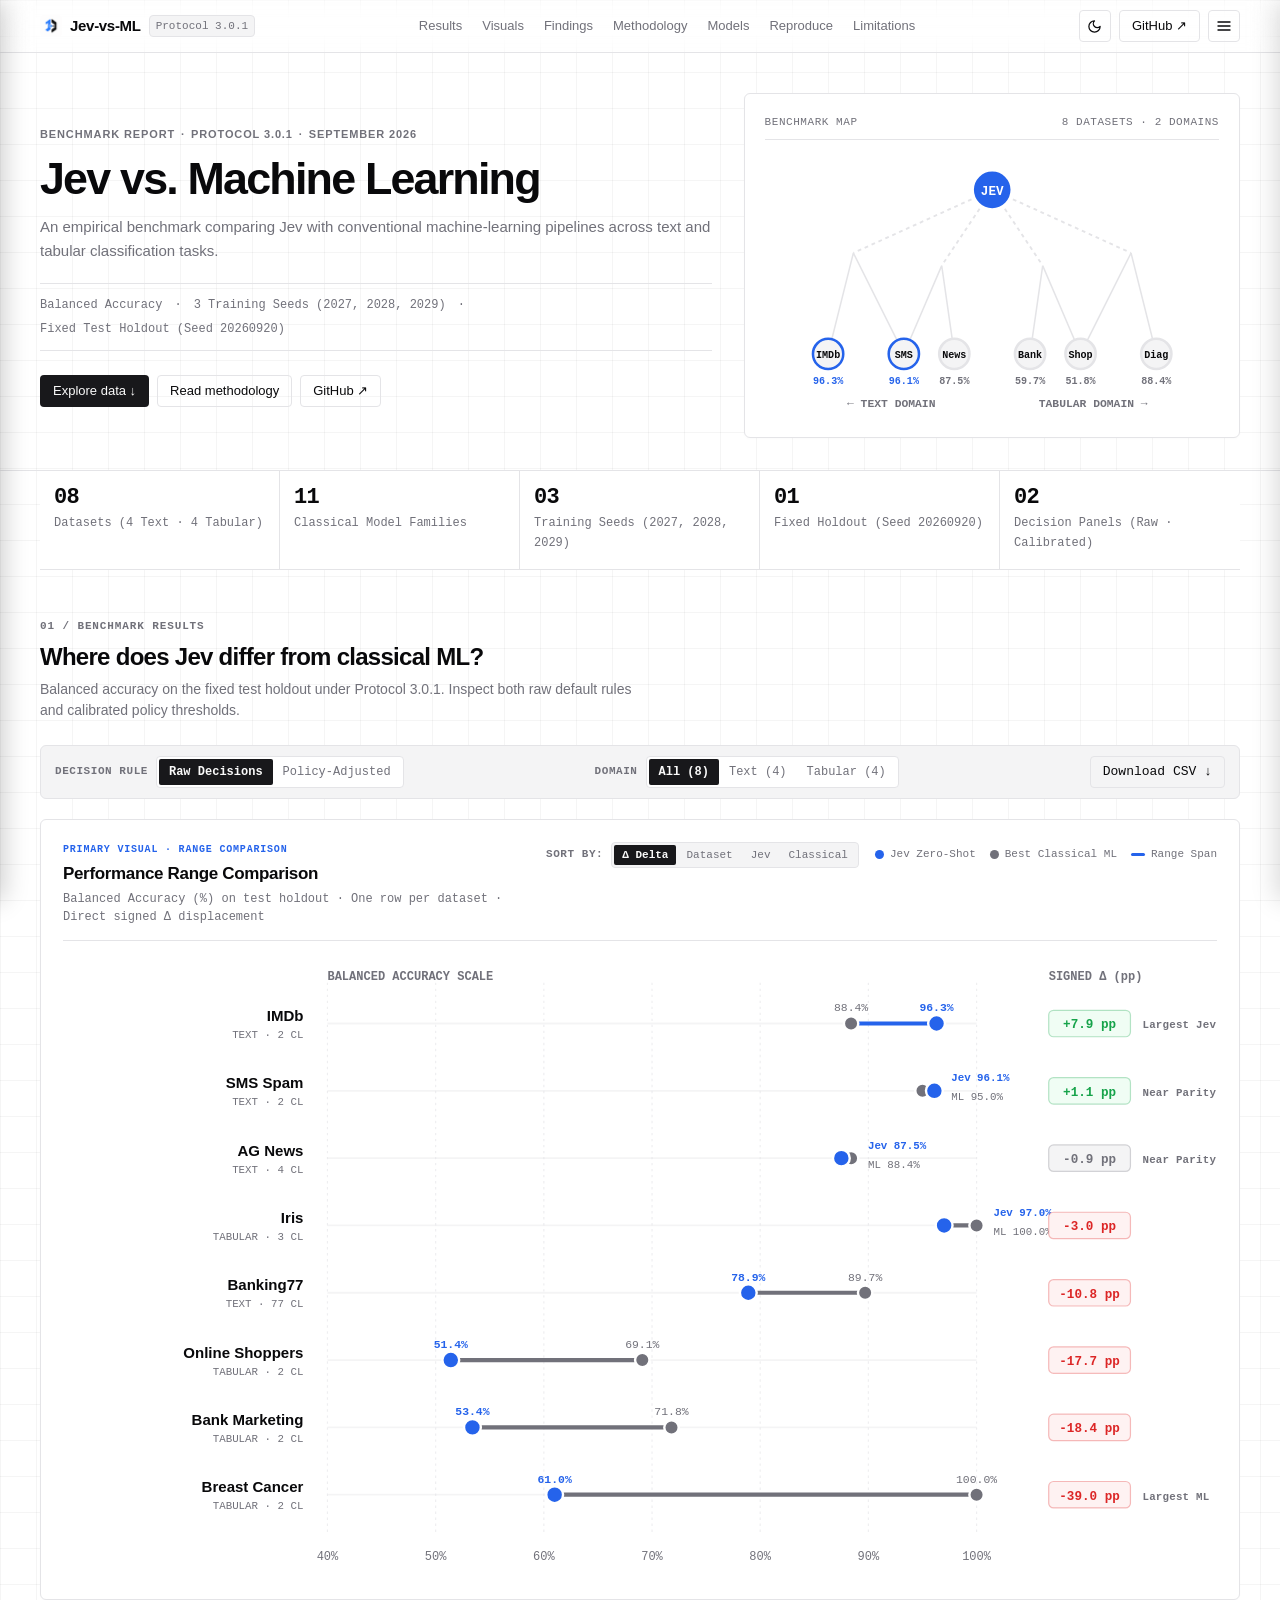
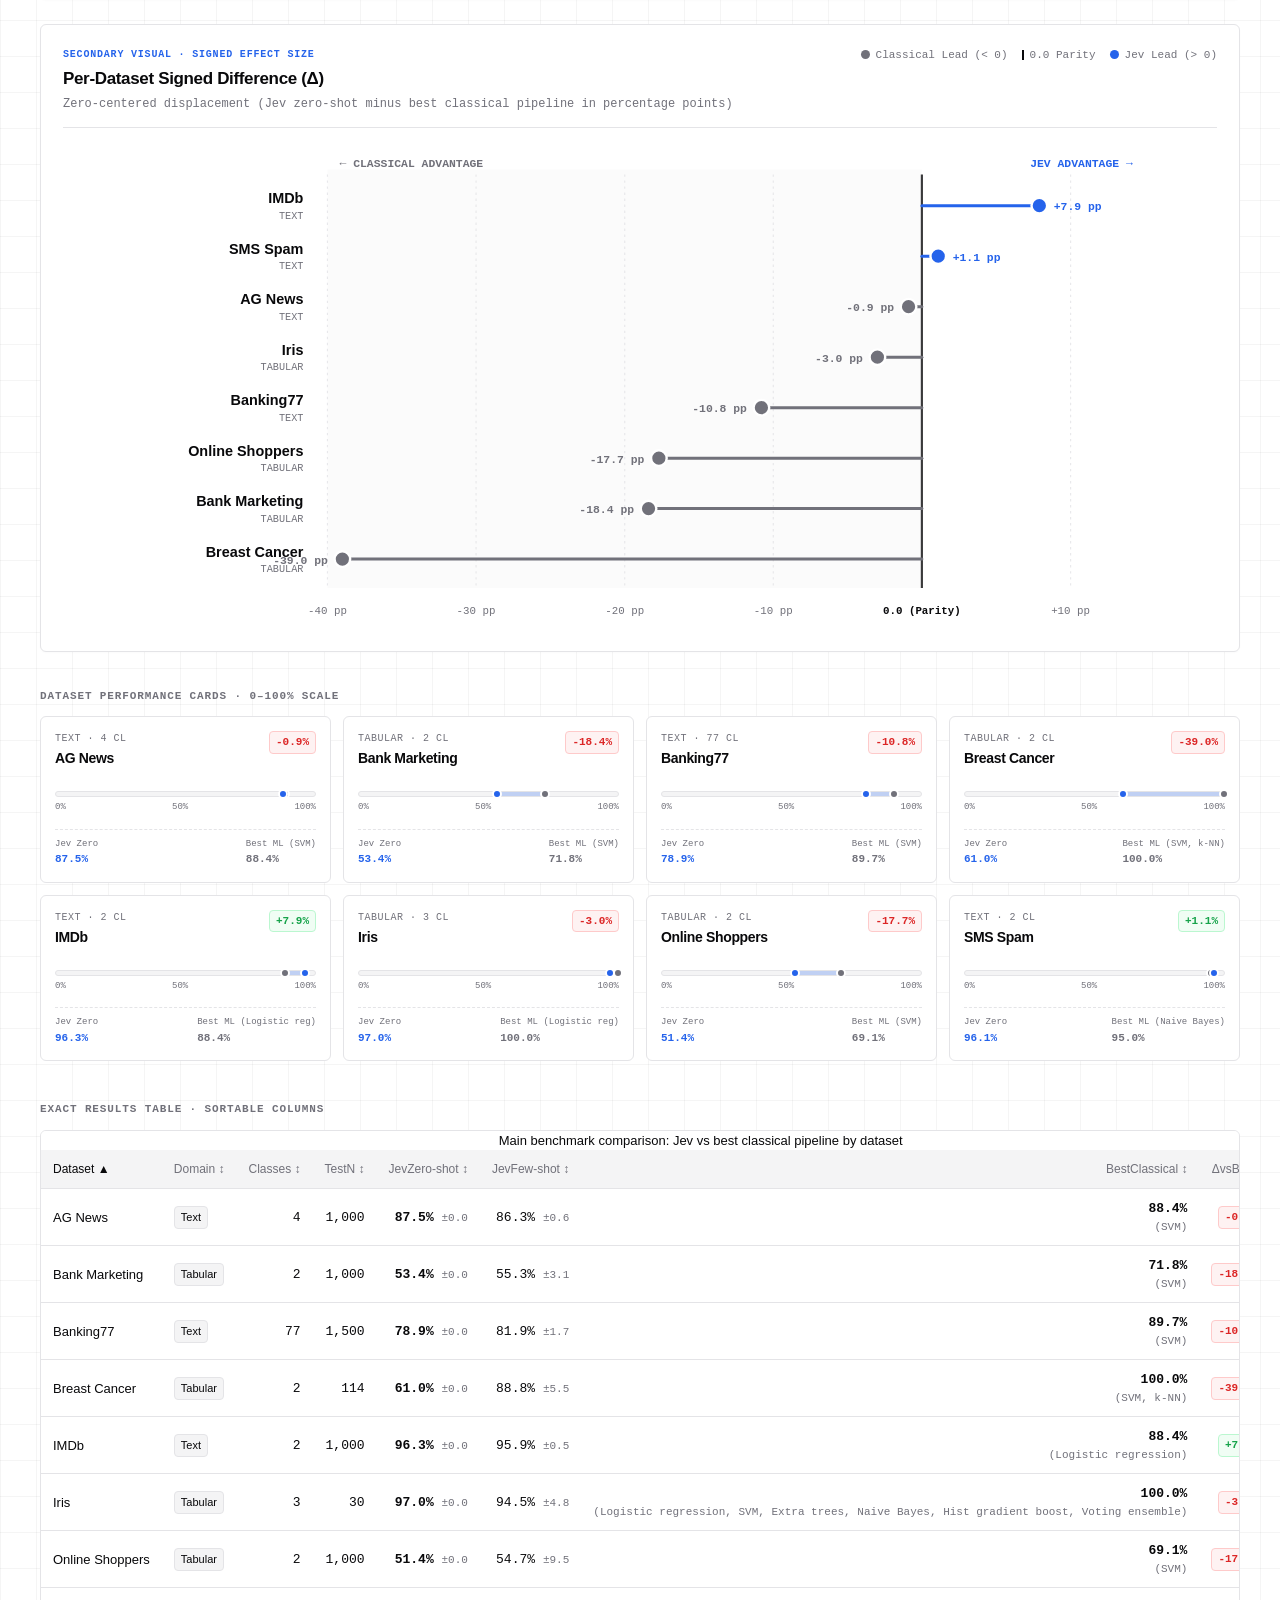
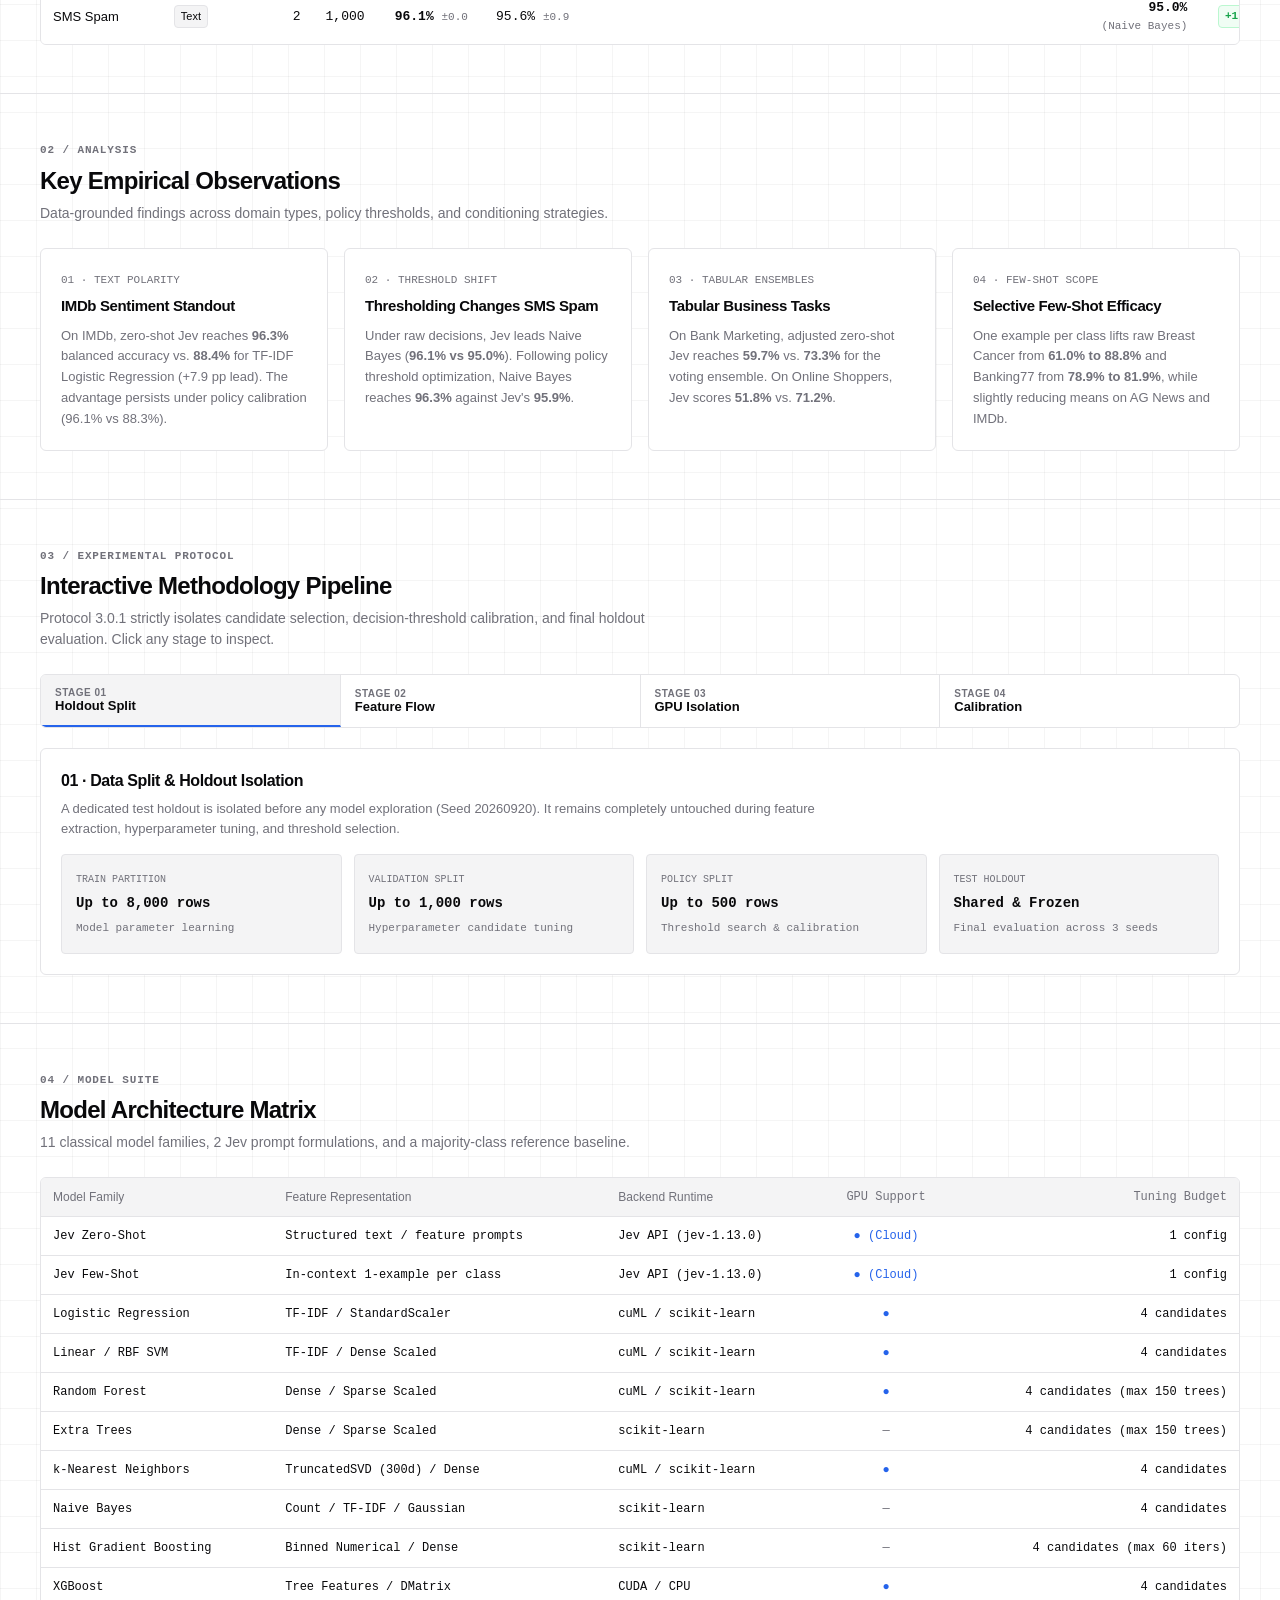
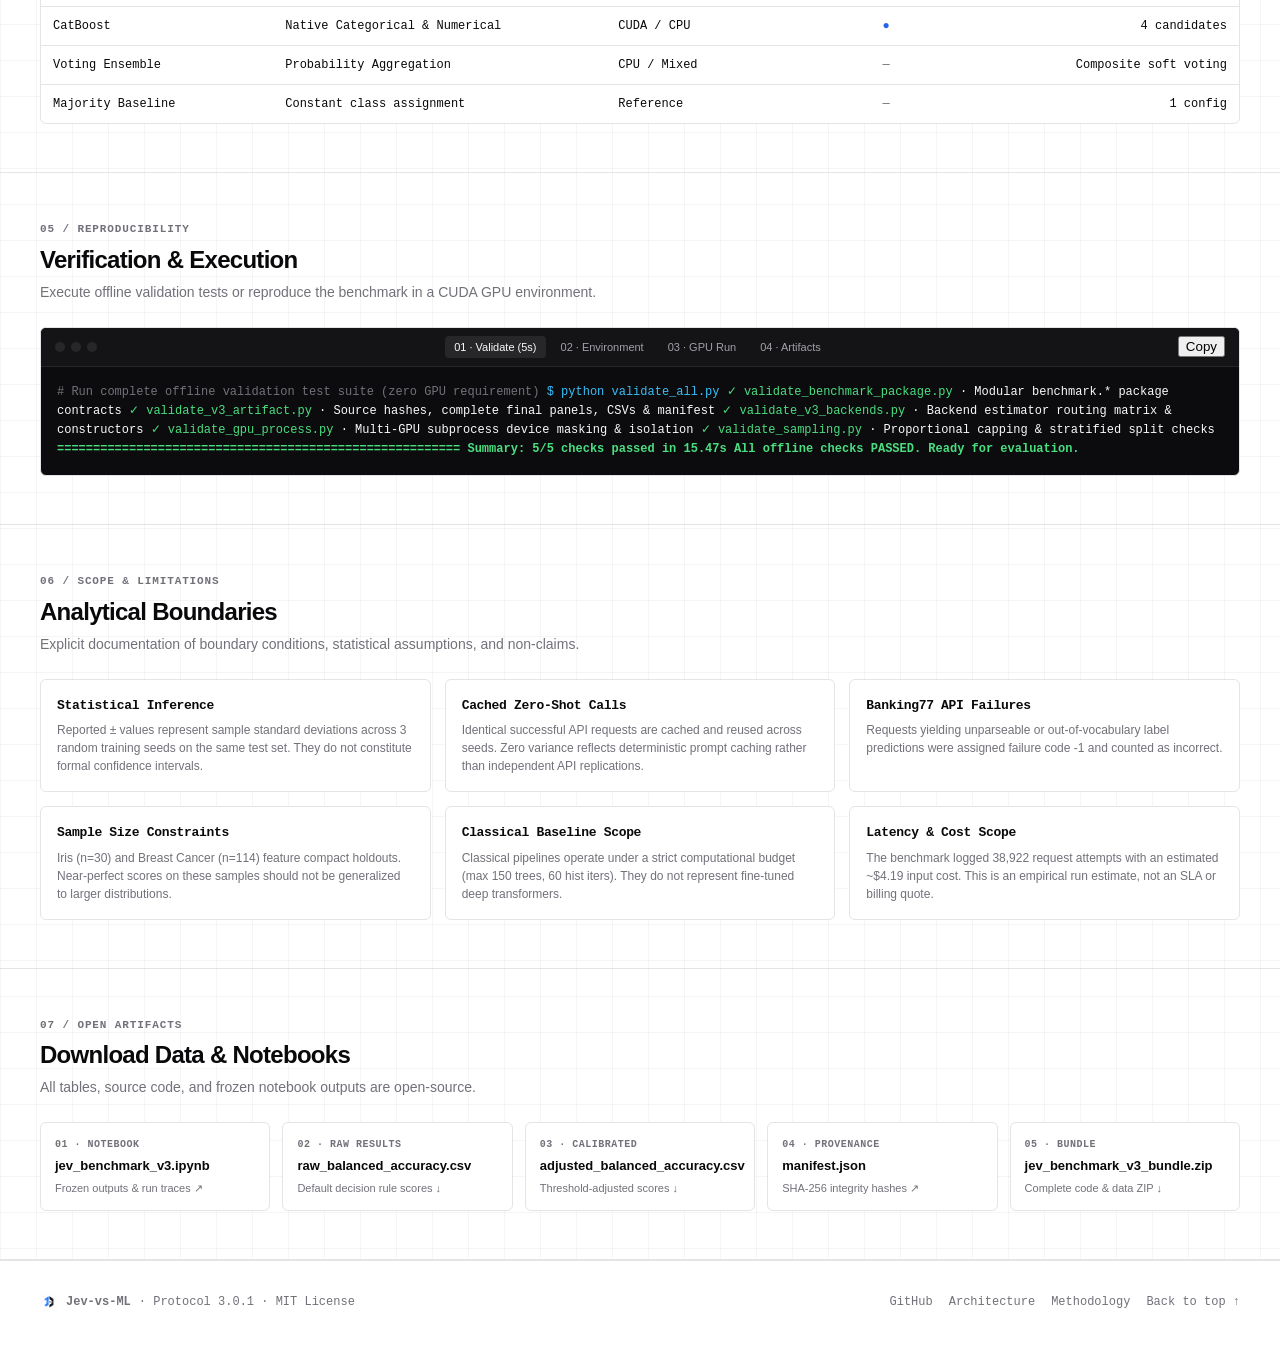
==== commit 31128a4a: "fix(ui): eliminate unwanted desktop table scrollbars and add sleek custom scrollbar styling" ====
--- a/docs/index.html
+++ b/docs/index.html
@@ -15,7 +15,7 @@
   <link rel="icon" type="image/png" sizes="16x16" href="assets/LOGO/favicon-16x16.png">
   <link rel="shortcut icon" href="assets/LOGO/favicon.ico">
   <link rel="manifest" href="assets/LOGO/site.webmanifest">
-  <link rel="stylesheet" href="assets/report.css?v=432c0a4c3d25">
+  <link rel="stylesheet" href="assets/report.css?v=e49b59f5fd89">
   <script defer src="assets/data.js?v=7a61ceaab5ba"></script>
   <script defer src="assets/report.js?v=7922f95a0b2a"></script>
 </head>
--- a/docs/assets/report.css
+++ b/docs/assets/report.css
@@ -89,6 +89,30 @@
   box-sizing: border-box;
 }
 
+/* Custom Sleek Scrollbar (Prevents thick Windows native scrollbar) */
+* {
+  scrollbar-width: thin;
+  scrollbar-color: var(--border) transparent;
+}
+
+::-webkit-scrollbar {
+  width: 6px;
+  height: 6px;
+}
+
+::-webkit-scrollbar-track {
+  background: transparent;
+}
+
+::-webkit-scrollbar-thumb {
+  background: var(--border);
+  border-radius: 4px;
+}
+
+::-webkit-scrollbar-thumb:hover {
+  background: var(--muted-foreground);
+}
+
 html, body {
   width: 100%;
   max-width: 100vw;
@@ -1069,6 +1093,8 @@
   background-color: var(--card);
   width: 100%;
   position: relative;
+  scrollbar-width: thin;
+  scrollbar-color: var(--border) transparent;
 }
 
 .table-scroll-hint {
@@ -1087,12 +1113,17 @@
   text-align: left;
 }
 
+#summary-table {
+  width: 100%;
+  table-layout: auto;
+}
+
 thead th {
   background-color: var(--secondary);
   color: var(--muted-foreground);
   font-weight: 500;
   font-size: 0.75rem;
-  padding: 0.625rem 0.875rem;
+  padding: 0.625rem 0.75rem;
   border-bottom: 1px solid var(--border);
   white-space: nowrap;
 }
@@ -1112,7 +1143,7 @@
 tbody tr:last-child { border-bottom: none; }
 
 tbody td, tbody th {
-  padding: 0.625rem 0.875rem;
+  padding: 0.625rem 0.75rem;
   color: var(--foreground);
   white-space: nowrap;
 }
